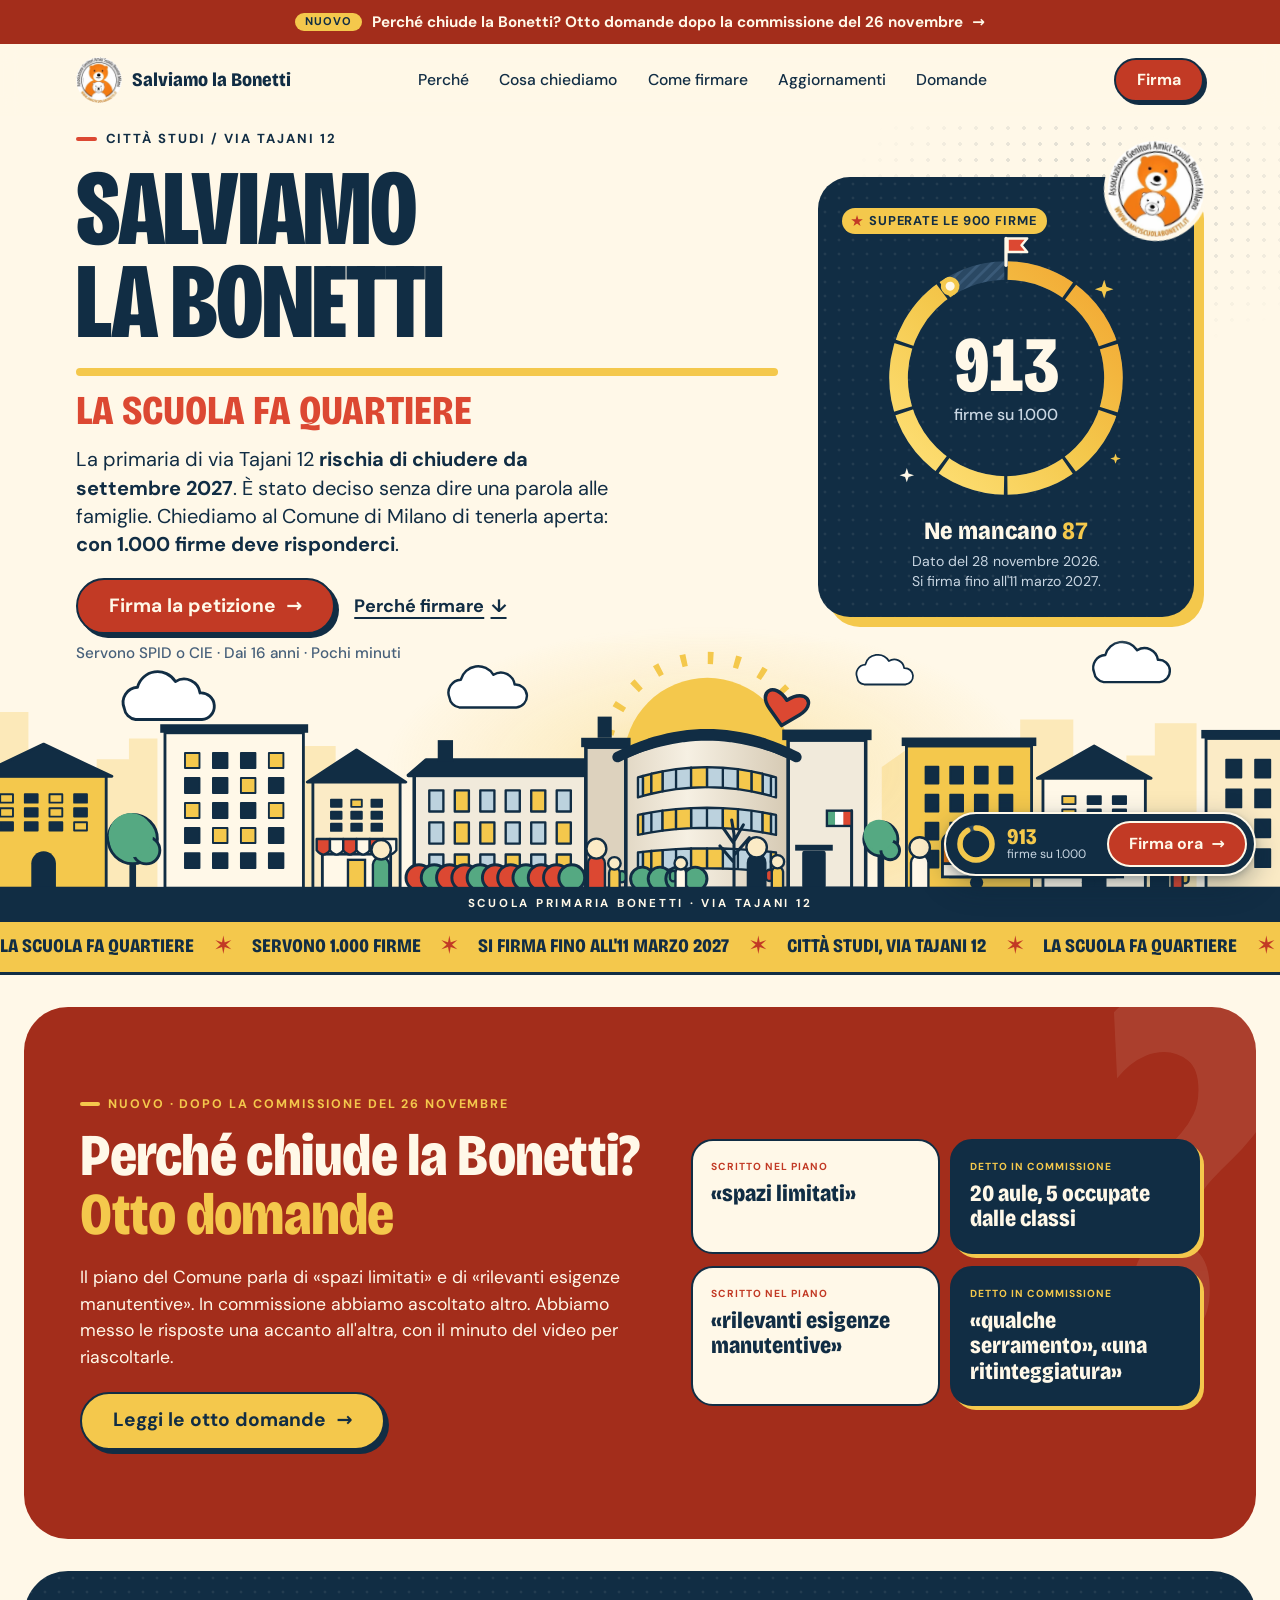
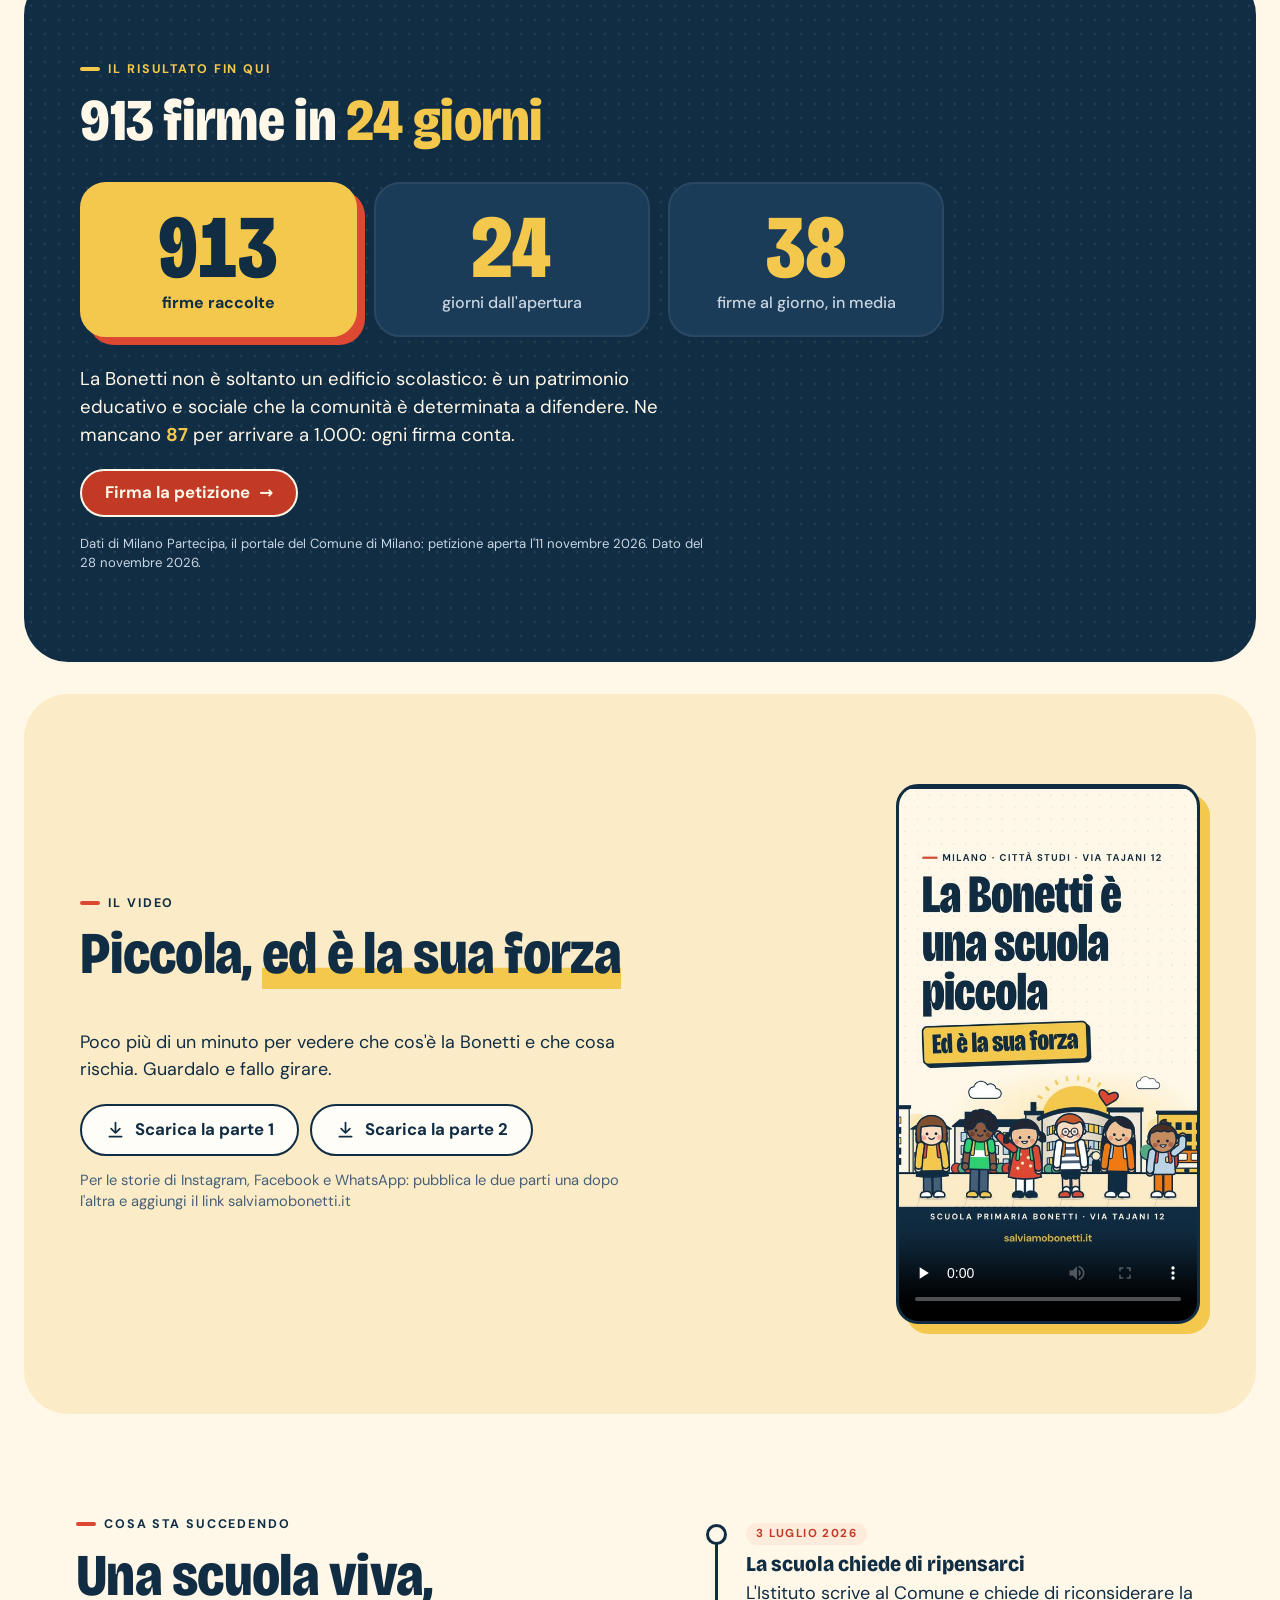
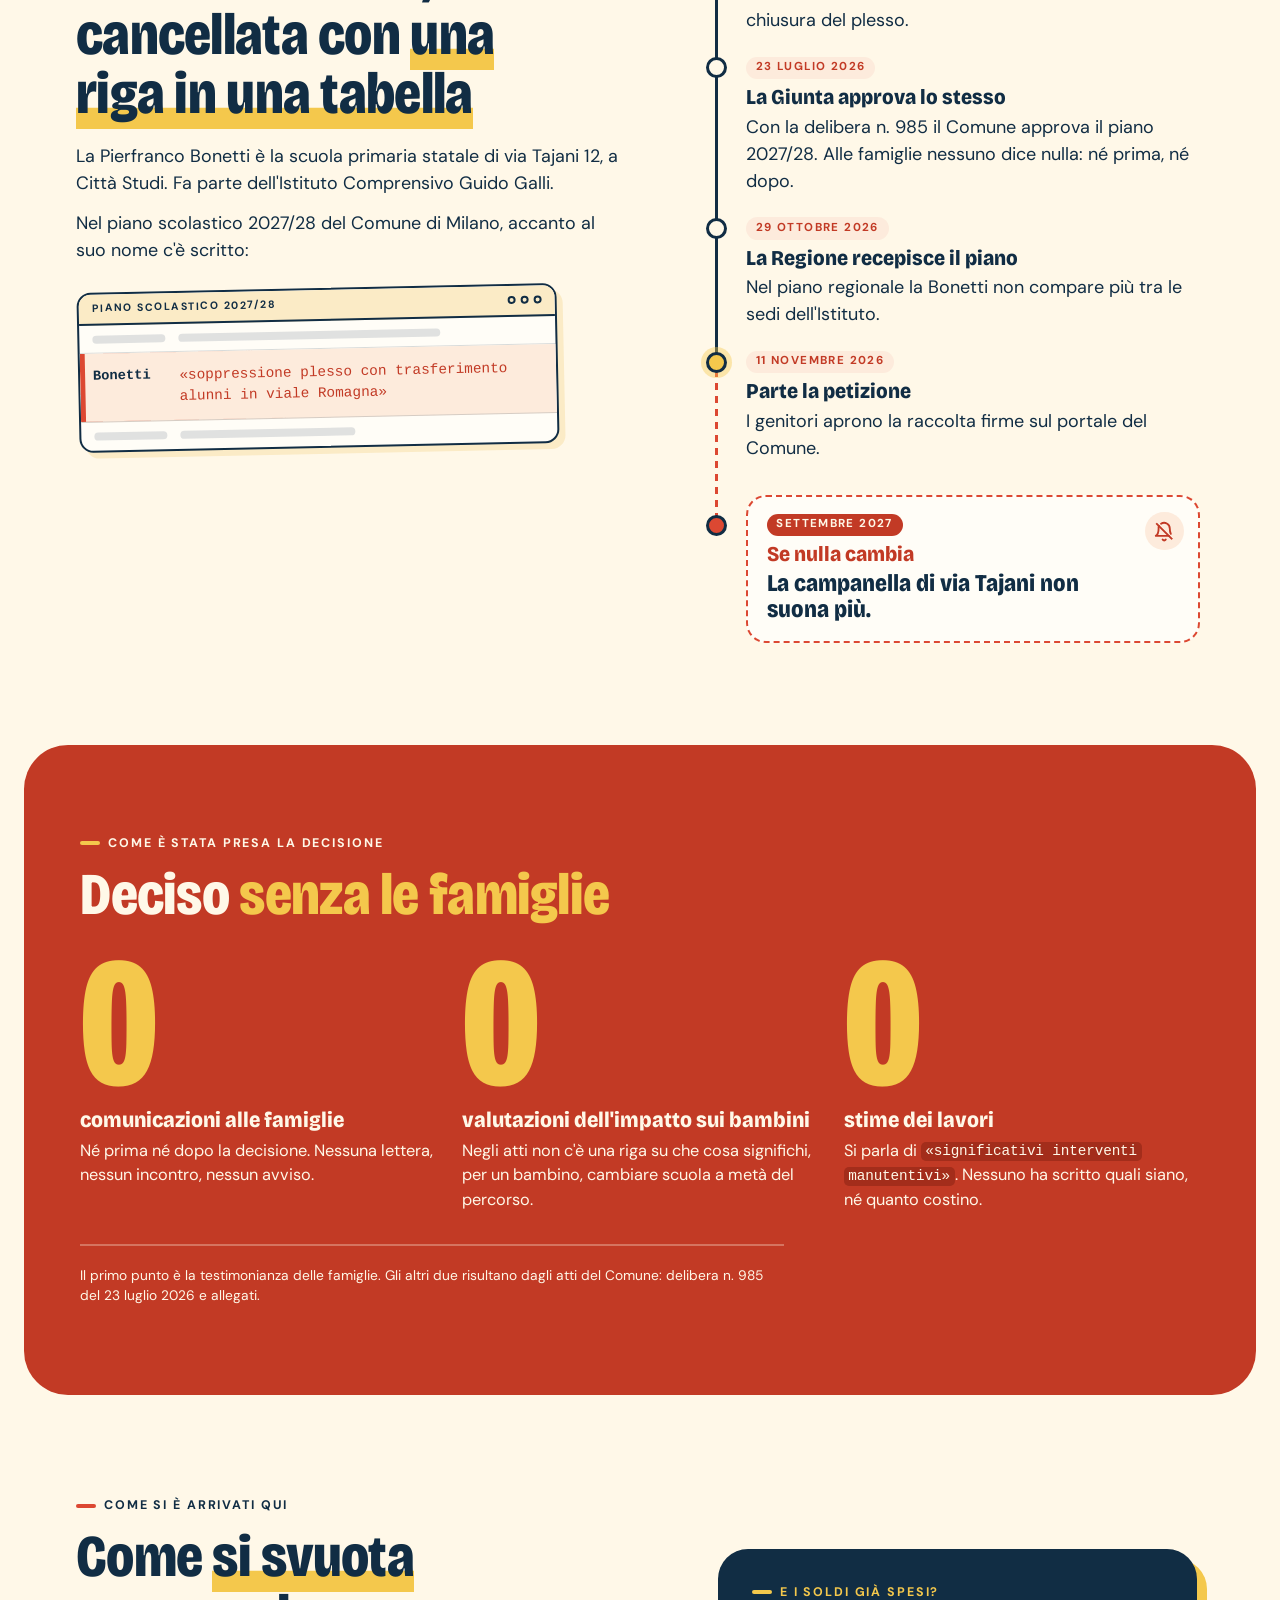
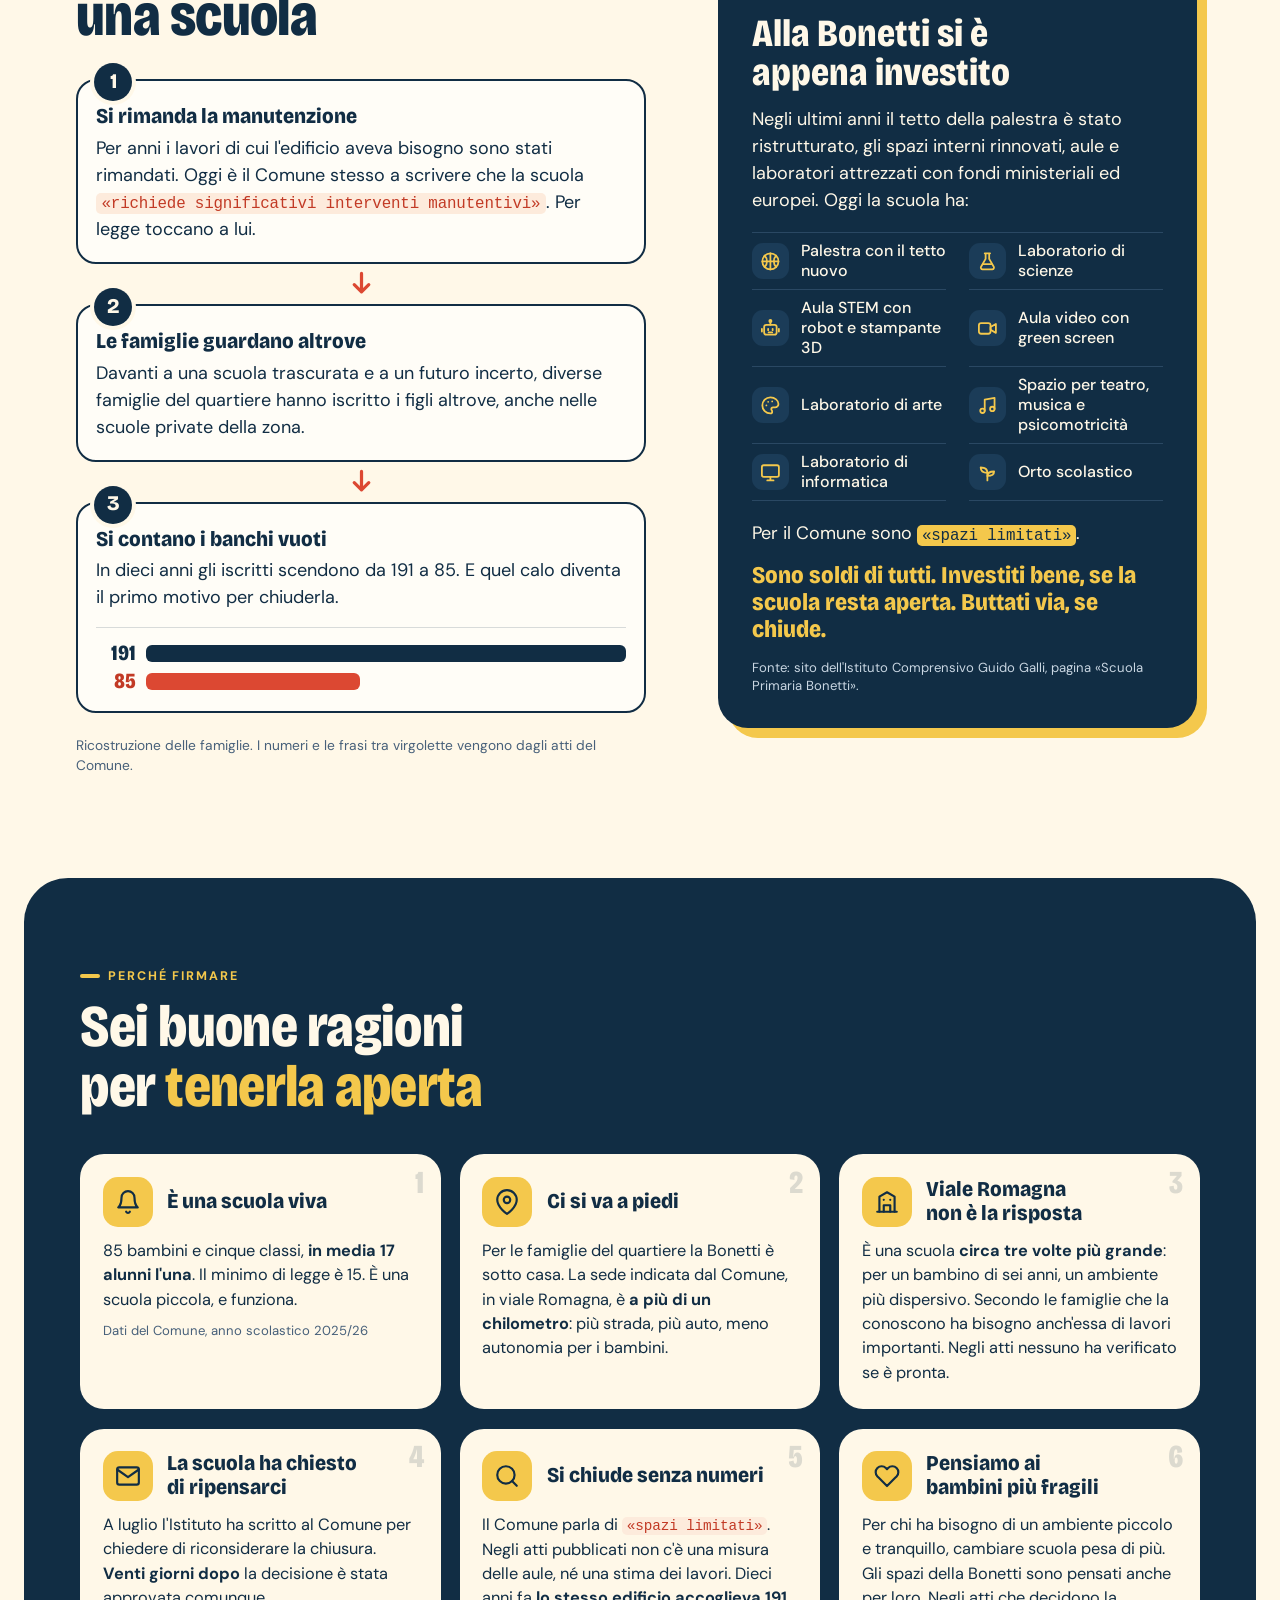
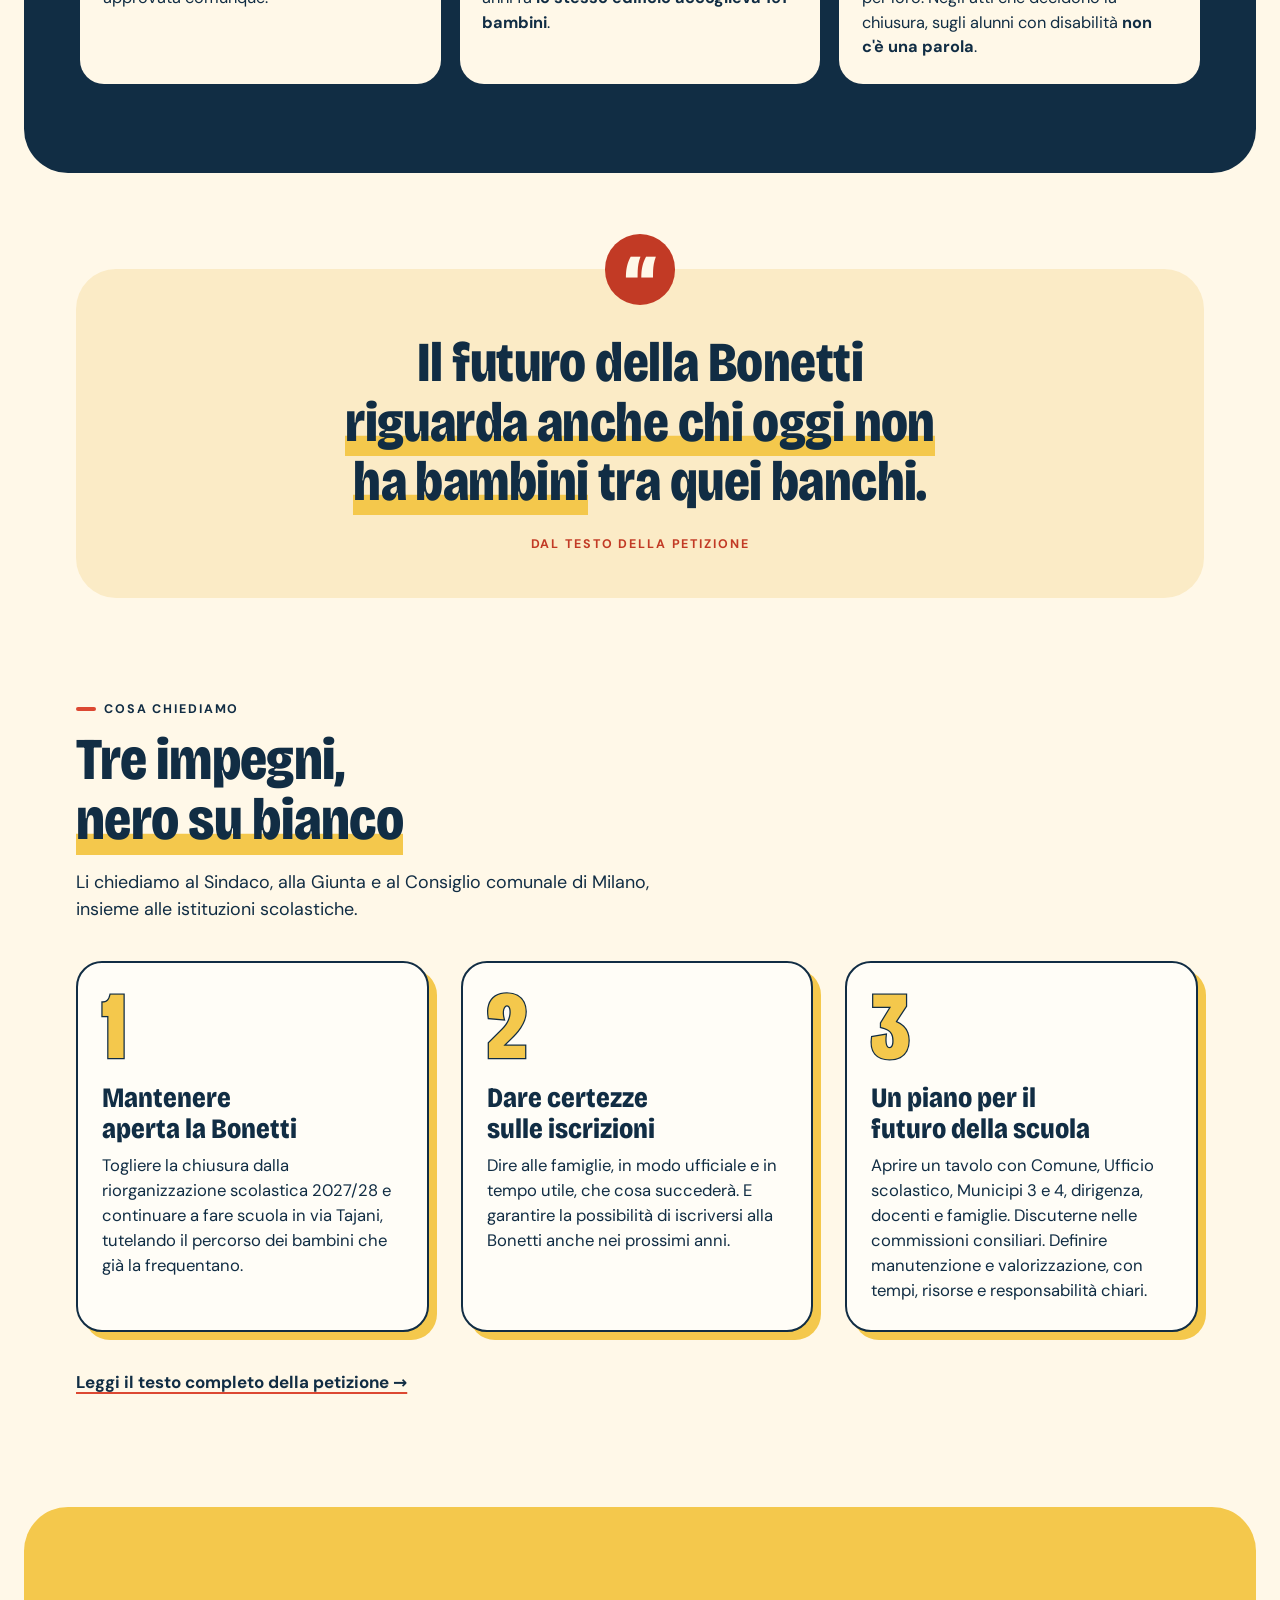
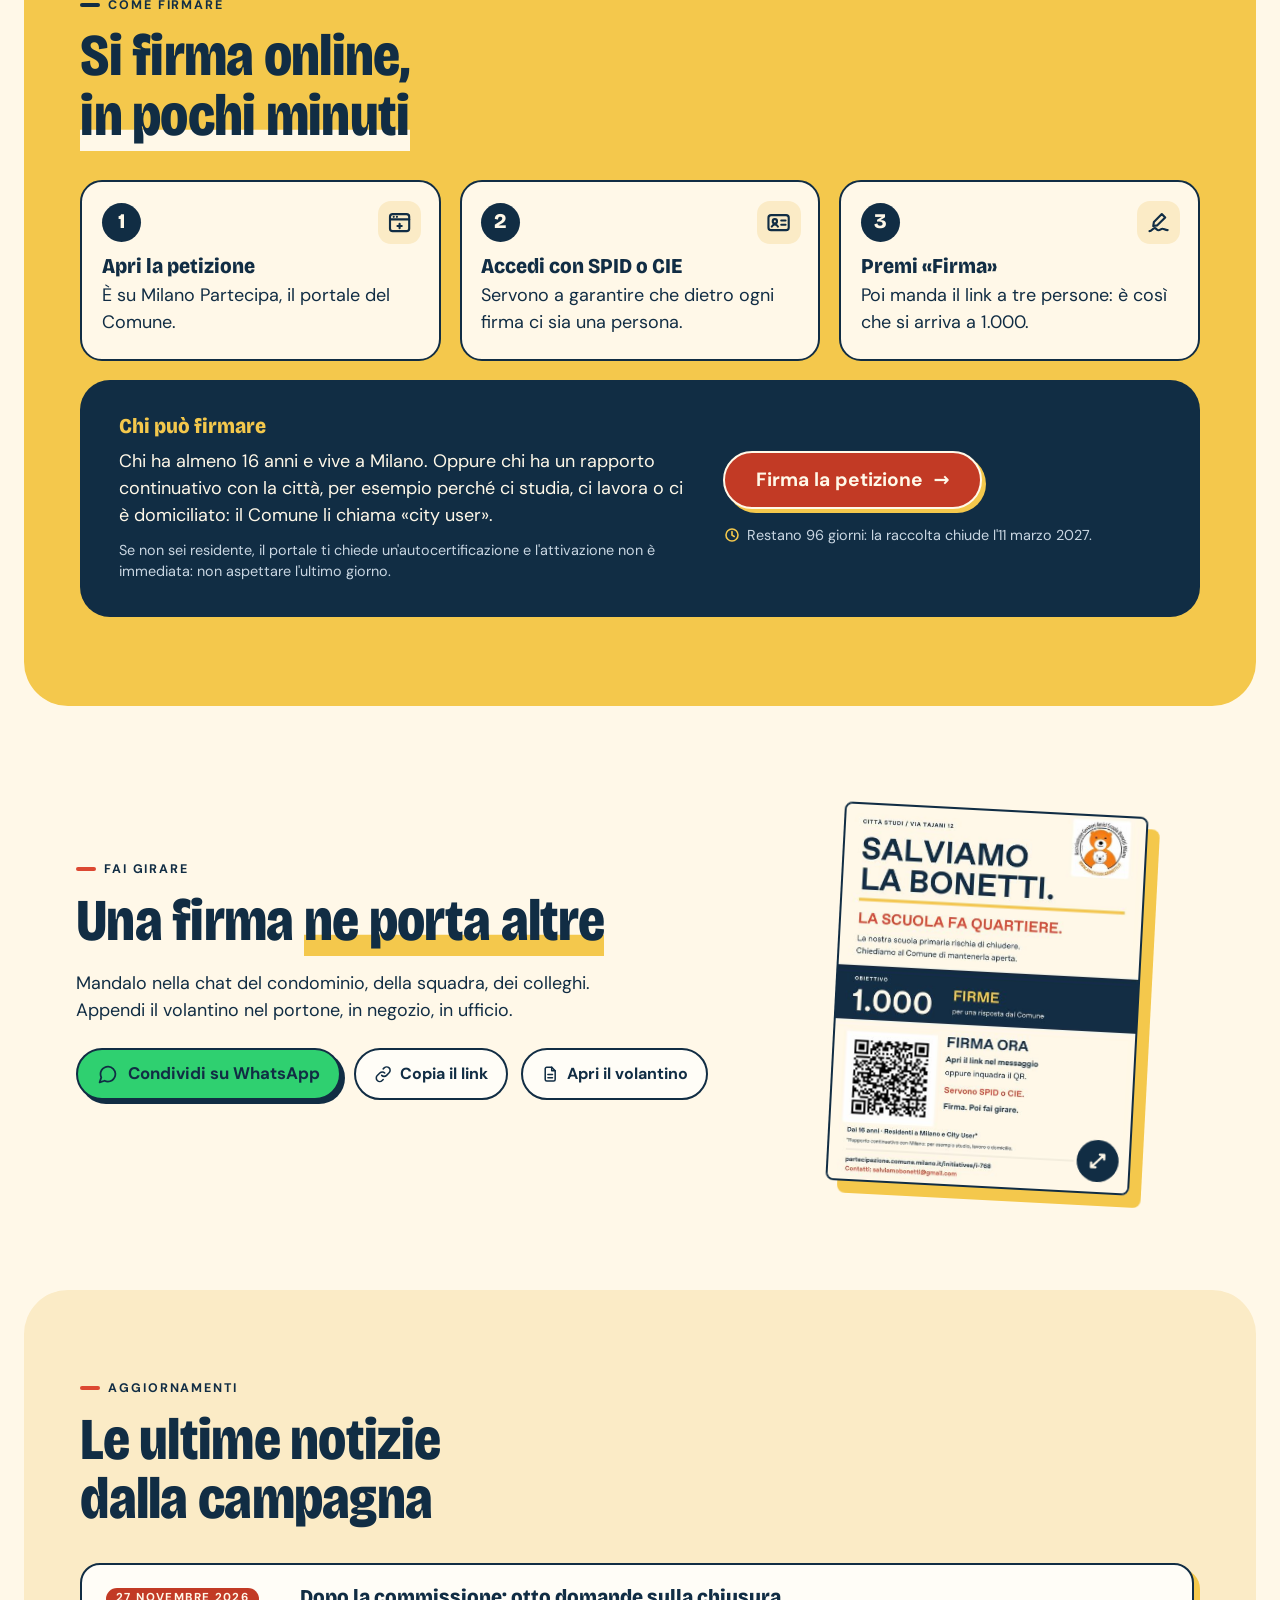
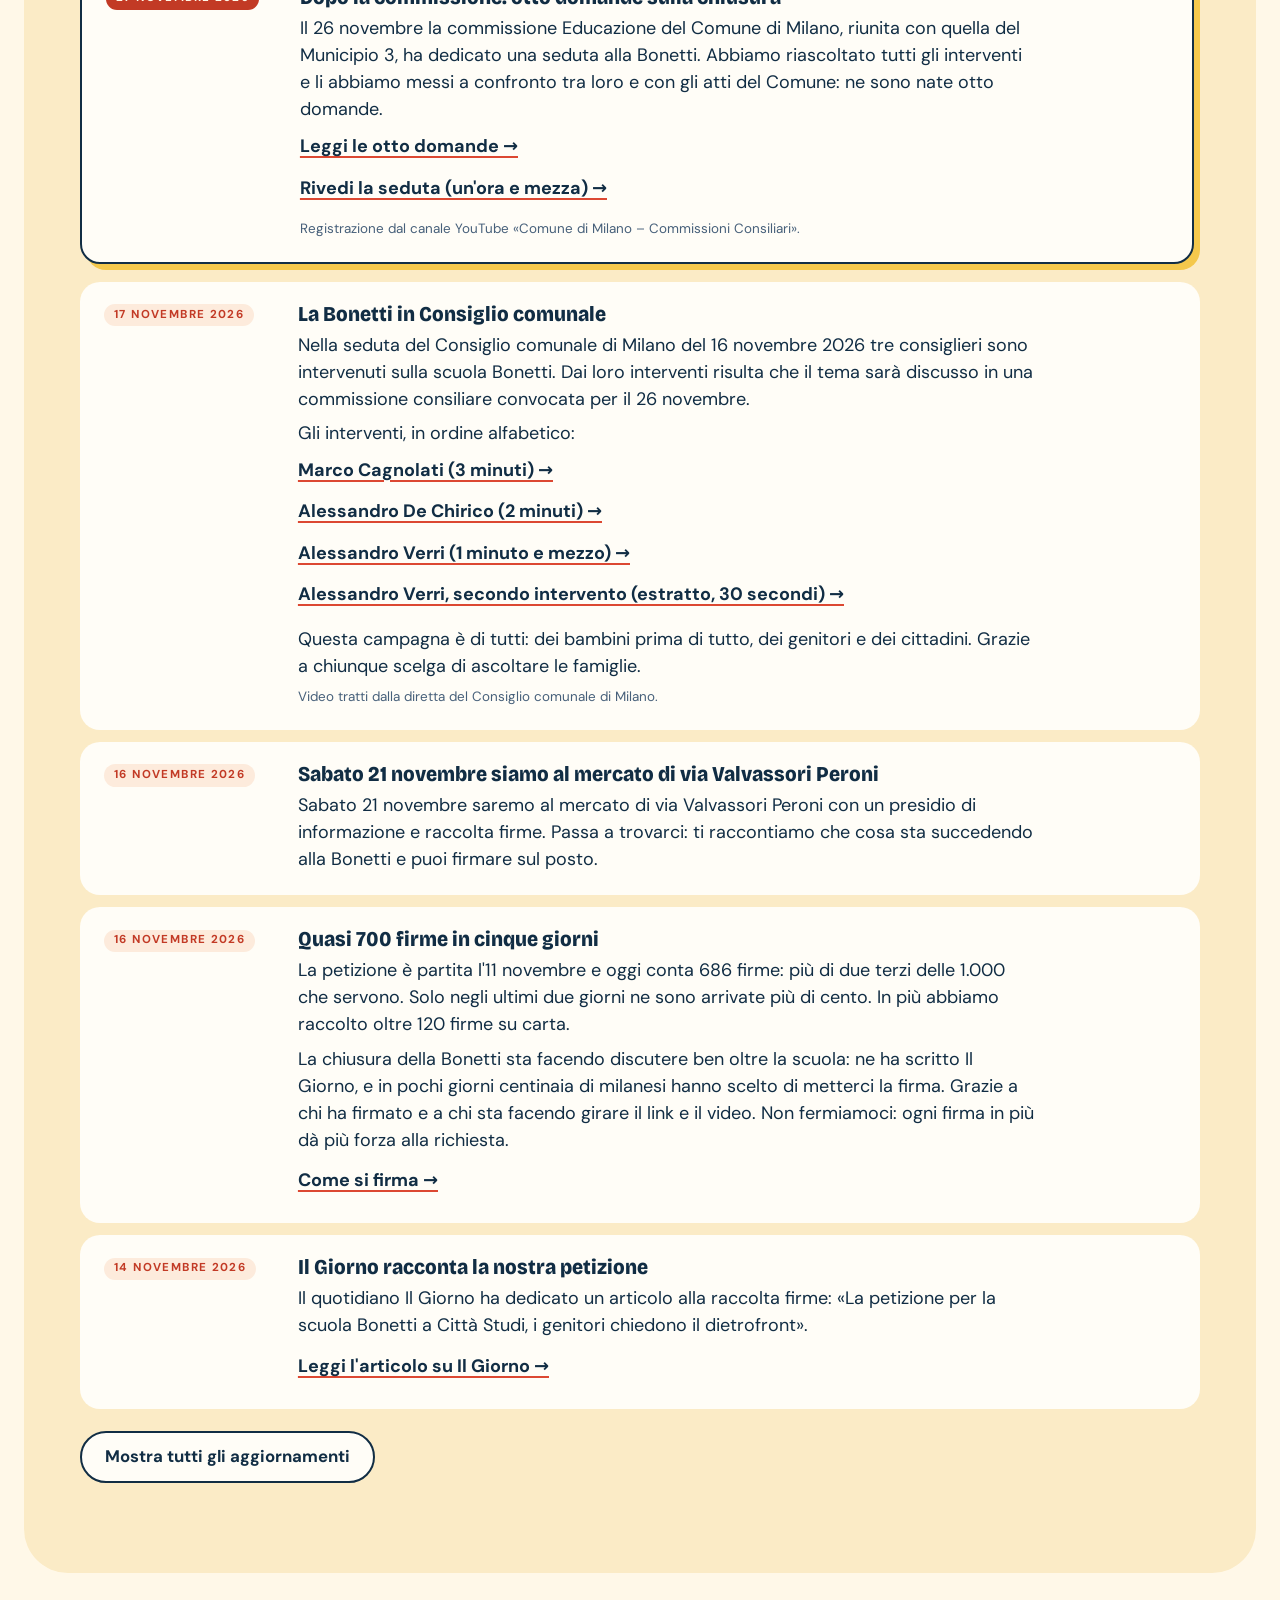
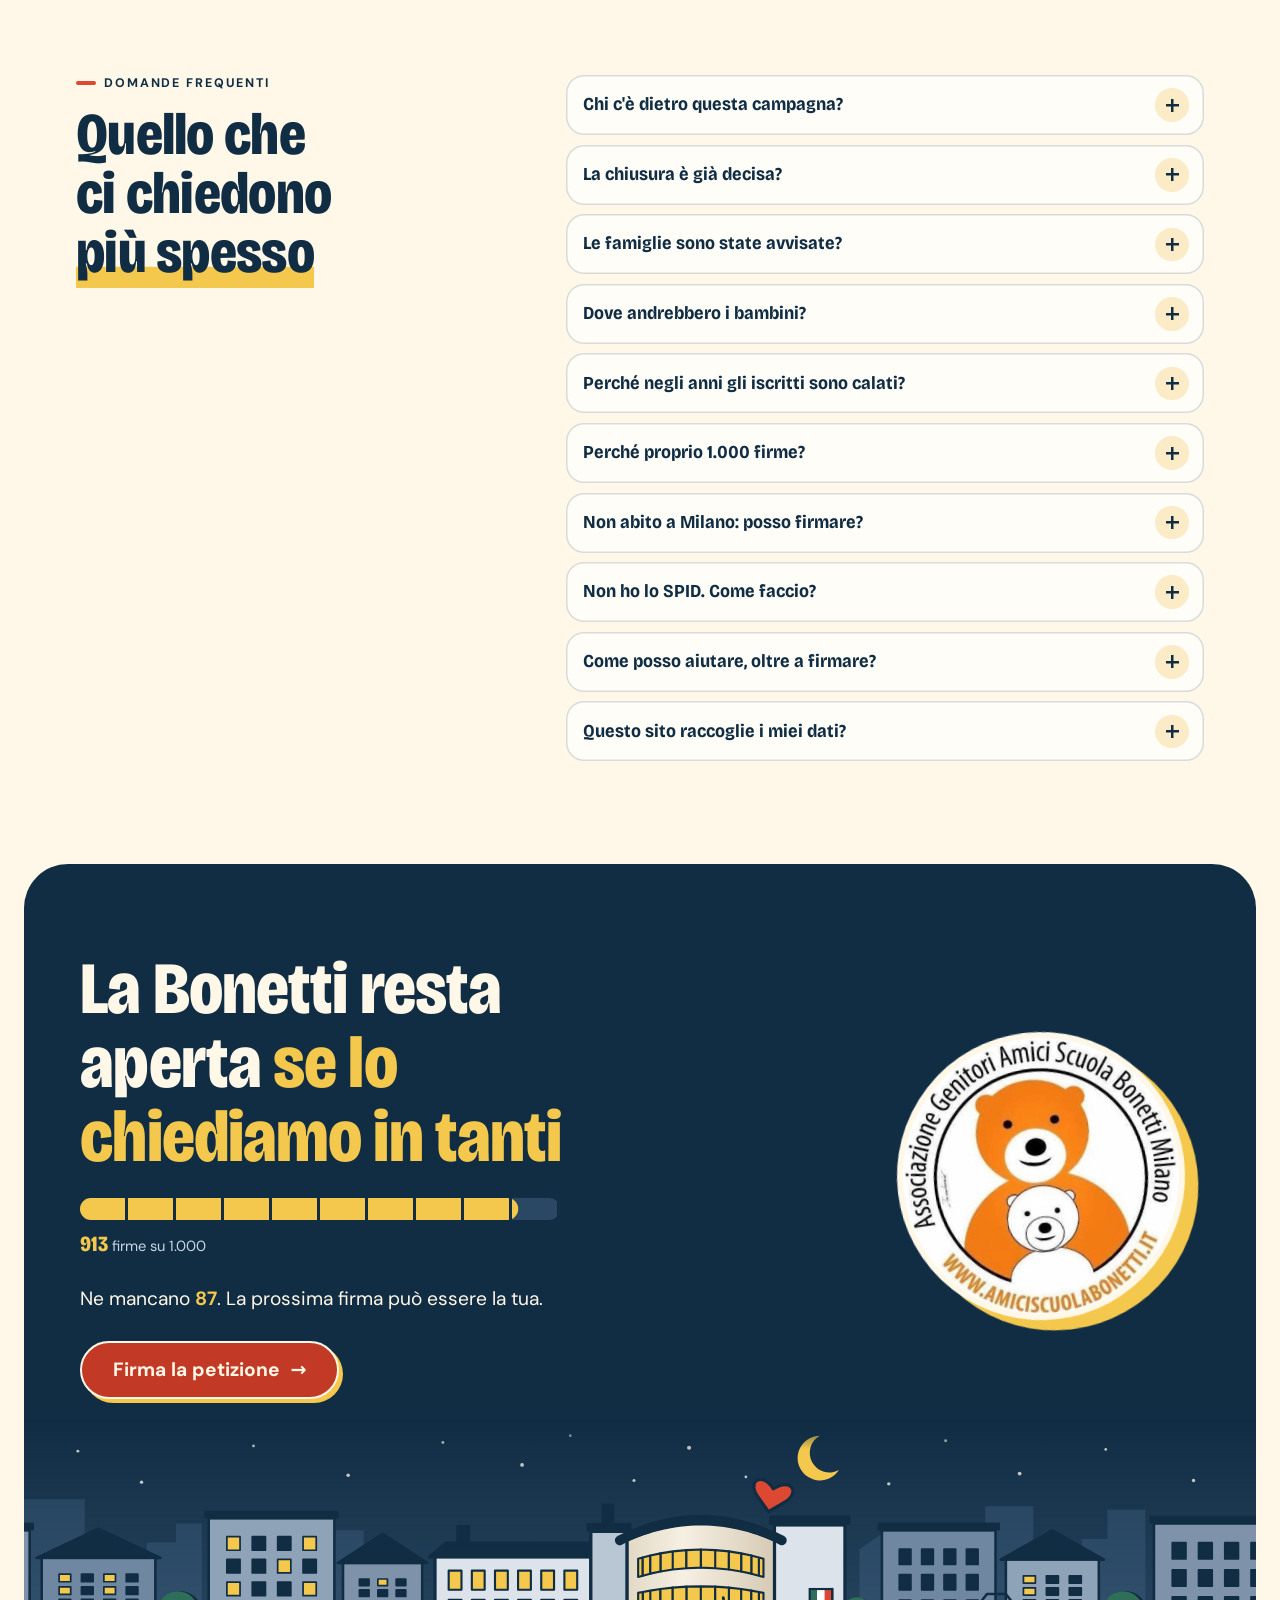
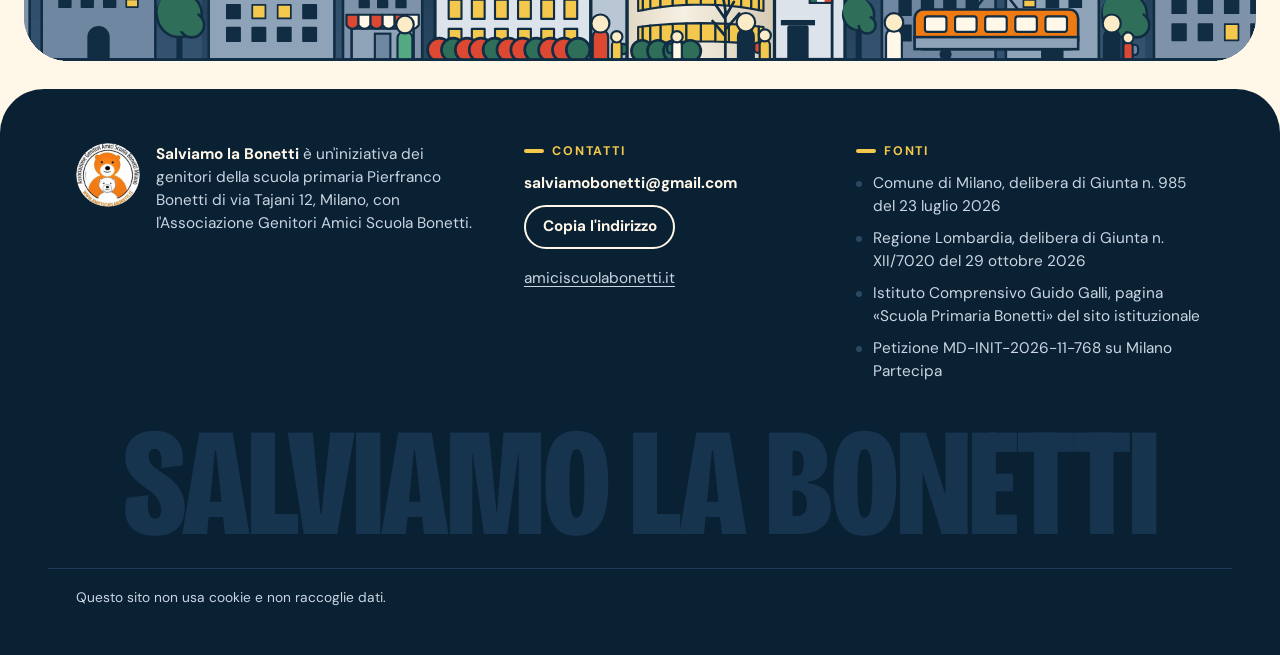
==== index.html @ ca0f5228 "Aggiorna il contatore delle firme" ====
<!doctype html>
<html lang="it" class="con-avviso">
<head>
<meta charset="utf-8">
<meta name="viewport" content="width=device-width, initial-scale=1, viewport-fit=cover">
<title>Salviamo la Bonetti</title>
<meta name="description" content="La scuola primaria Bonetti di via Tajani 12, a Città Studi, rischia di chiudere da settembre 2027. Firma la petizione al Comune di Milano: servono 1.000 firme.">
<meta name="theme-color" content="#112D44">
<link rel="canonical" href="https://salviamobonetti.it/">
<meta property="og:type" content="website">
<meta property="og:locale" content="it_IT">
<meta property="og:site_name" content="Salviamo la Bonetti">
<meta property="og:title" content="Salviamo la Bonetti – La scuola fa quartiere">
<meta property="og:description" content="La primaria di via Tajani 12 rischia di chiudere da settembre 2027. Servono 1.000 firme perché il Comune di Milano risponda. Firma anche tu.">
<meta property="og:url" content="https://salviamobonetti.it/">
<meta property="og:image" content="https://salviamobonetti.it/assets/img/og.jpg">
<meta property="og:image:width" content="1200">
<meta property="og:image:height" content="630">
<meta name="twitter:card" content="summary_large_image">
<link rel="icon" href="assets/img/favicon.png" type="image/png">
<link rel="apple-touch-icon" href="assets/img/apple-touch-icon.png">
<link rel="preload" href="assets/fonts/bricolage-grotesque-latin.woff2" as="font" type="font/woff2" crossorigin>
<link rel="preload" href="assets/fonts/dm-sans-latin.woff2" as="font" type="font/woff2" crossorigin>
<link rel="stylesheet" href="assets/css/style.css">
</head>

<body>

<!--
  CONTATORE DELLE FIRME
  Per aggiornarlo basta cambiare data-firme e data-aggiornato qui sotto:
  il resto della pagina si aggiorna da solo.
-->
<div id="campagna" hidden
     data-firme="913" data-obiettivo="1000" data-aggiornato="28 novembre 2026"
     data-scadenza="2027-03-11" data-apertura="2026-11-11"
     data-sito="https://salviamobonetti.it/"></div>

<a class="skip" href="#contenuto">Vai al contenuto</a>

<!-- AVVISO IN CIMA: l'ultima notizia importante. Per toglierlo: cancella questo blocco e class="con-avviso" dal tag <html>. -->
<a class="avviso" href="commissione-26-novembre.html">
  <span class="avviso__tag">Nuovo</span>
  <span class="avviso__txt"><span class="avviso__corto">Otto domande dopo la commissione</span><span class="avviso__lungo">Perché chiude la Bonetti? Otto domande dopo la commissione del 26 novembre</span></span>
  <span class="avviso__go" aria-hidden="true">→</span>
</a>

<header class="top">
  <div class="wrap top__in">
    <a class="brand" href="#inizio" aria-label="Salviamo la Bonetti, inizio pagina">
      <img src="assets/img/logo-192.png" width="44" height="44" alt="">
      <span>Salviamo la Bonetti</span>
    </a>
    <nav class="top__nav" aria-label="Sezioni">
      <a href="#perche">Perché</a>
      <a href="#richieste">Cosa chiediamo</a>
      <a href="#firma">Come firmare</a>
      <a href="#aggiornamenti">Aggiornamenti</a>
      <a href="#domande">Domande</a>
    </nav>
    <div class="top__act">
      <a class="btn btn--small" href="https://partecipazione.comune.milano.it/initiatives/i-768" target="_blank" rel="noopener">Firma</a>
      <!-- Menu per il telefono: stesse voci del menu in alto su computer -->
      <details class="menu" id="menu">
        <summary aria-label="Menu delle sezioni">
          <svg class="menu__ico" viewBox="0 0 24 24" aria-hidden="true"><path class="menu__l1" d="M4 7h16"/><path class="menu__l2" d="M4 12h16"/><path class="menu__l3" d="M4 17h16"/></svg>
        </summary>
        <nav class="menu__panel" aria-label="Sezioni">
          <a href="#perche">Perché</a>
          <a href="#richieste">Cosa chiediamo</a>
          <a href="#firma">Come firmare</a>
          <a href="#aggiornamenti">Aggiornamenti</a>
          <a href="#domande">Domande</a>
        </nav>
      </details>
    </div>
  </div>
</header>

<main id="contenuto">

<!-- ============ APERTURA ============ -->
<section class="hero" id="inizio">
  <div class="wrap hero__grid">
    <div class="hero__text">
      <p class="eyebrow">Città Studi / Via Tajani 12</p>
      <h1>Salviamo<br>la Bonetti</h1>
      <div class="rule" aria-hidden="true"></div>
      <p class="hero__claim">La scuola fa quartiere</p>
      <p class="hero__lead">La primaria di via Tajani 12 <strong>rischia di chiudere da settembre 2027</strong>. È stato deciso senza dire una parola alle famiglie. Chiediamo al Comune di Milano di tenerla aperta: <strong>con 1.000 firme deve risponderci</strong>.</p>
    </div>

    <aside class="meter" aria-label="Andamento della raccolta firme">
      <img class="meter__bear" src="assets/img/logo.webp" width="150" height="150" alt="Logo dell'Associazione Genitori Amici Scuola Bonetti: un orso arancione con il suo cucciolo">
      <p class="meter__eyebrow">Obiettivo 1.000 firme</p>
      <div class="ring">
        <svg viewBox="0 0 240 240" role="img" aria-labelledby="ring-t">
          <title id="ring-t">913 firme raccolte su 1.000</title>
          <defs>
            <linearGradient id="anello-oro" x1="0" y1="0" x2="1" y2="1"><stop offset="0" stop-color="#FFE27A"/><stop offset=".5" stop-color="#F4C84C"/><stop offset="1" stop-color="#F2A531"/></linearGradient>
            <pattern id="anello-retino" width="8" height="8" patternUnits="userSpaceOnUse" patternTransform="rotate(45)"><rect width="8" height="8" fill="#2A4863"/><rect width="2.6" height="8" fill="#3A5A78"/></pattern>
          </defs>
          <circle class="ring__track" cx="120" cy="120" r="104" style="stroke:url(#anello-retino) #2A4863"/>
          <circle class="ring__bar" cx="120" cy="120" r="104" stroke-dasharray="653.45" stroke-dashoffset="56.85" transform="rotate(-90 120 120)" style="stroke:url(#anello-oro) #F4C84C"/>
          <circle class="ring__luce" cx="120" cy="120" r="104" transform="rotate(-90 120 120)"/>
          <circle class="ring__gaps" cx="120" cy="120" r="104" stroke-dasharray="3.4 61.945" transform="rotate(-90.94 120 120)"/>
          <g class="ring__meta" aria-hidden="true"><path d="M120 11V-15"/><path class="ring__bandiera" d="M121.5-15h19l-5.5 6.5 5.5 6.5h-19z"/></g>
          <g class="ring__stelle" aria-hidden="true"><g transform="translate(215 34)"><path d="M0-9 2.2-2.2 9 0 2.2 2.2 0 9-2.2 2.2-9 0-2.2-2.2z"/></g><g transform="translate(24 214)"><path d="M0-7 1.7-1.7 7 0 1.7 1.7 0 7-1.7 1.7-7 0-1.7-1.7z"/></g><g transform="translate(226 198)"><path d="M0-5 1.3-1.3 5 0 1.3 1.3 0 5-1.3 1.3-5 0-1.3-1.3z"/></g></g>
          <g class="ring__tip"><circle class="ring__halo" cx="120" cy="16" r="9"/><circle class="ring__cap" cx="120" cy="16" r="9"/><circle class="ring__dot" cx="120" cy="16" r="4.4"/></g>
        </svg>
        <div class="ring__num">
          <strong class="js-firme">913</strong>
          <span>firme su <span class="js-obiettivo">1.000</span></span>
        </div>
      </div>
      <p class="meter__left js-frase-contatore">Ne mancano <strong class="js-mancano">87</strong></p>
      <p class="meter__date">Dato del <span class="js-aggiornato">28 novembre 2026</span>. <span class="meter__s">Si firma fino all'11 marzo 2027.</span></p>
    </aside>

    <div class="hero__cta">
      <a class="btn btn--big" href="https://partecipazione.comune.milano.it/initiatives/i-768" target="_blank" rel="noopener">Firma la petizione <span aria-hidden="true">→</span></a>
      <p class="hero__note">Servono SPID o CIE · Dai 16 anni · Pochi minuti</p>
      <a class="link-down" href="#perche">Perché firmare</a>
    </div>
  </div>

  <div class="street">
    <div class="street__scene">
<svg viewBox="29 -46 1440 286" preserveAspectRatio="xMidYMax slice" xmlns="http://www.w3.org/2000/svg" role="img" aria-label="Illustrazione: la scuola Bonetti al centro del quartiere, tra le case, gli alberi e il tram"><defs><linearGradient id="curva" x1="0" x2="1" y1="0" y2="0"><stop offset="0" stop-color="#E2D8C5"/><stop offset=".38" stop-color="#F6F0E3"/><stop offset="1" stop-color="#D6CAB4"/></linearGradient><radialGradient id="alba" cx=".5" cy=".5" r=".5"><stop offset="0" stop-color="#F4C84C" stop-opacity=".55"/><stop offset=".45" stop-color="#F4C84C" stop-opacity=".2"/><stop offset="1" stop-color="#F4C84C" stop-opacity="0"/></radialGradient></defs><g id="quartiere"><g class="sc-sky"><ellipse cx="820" cy="112" rx="340" ry="152" fill="url(#alba)"/><g class="sc-sun"><circle class="sc-rays" cx="820" cy="104" r="109" fill="none" stroke="#F4C84C" stroke-width="13" stroke-dasharray="6 22.535"/><circle cx="820" cy="104" r="88" fill="#F4C84C"/></g></g><path class="sc-back" fill="#F4C84C" fill-opacity=".3" d="M26 238v-186h78v186zM176 238v-136h34v-22h30v158zM384 238v-150h44v150zM1004 238v-128l26-18v146zM1150 238v-178h56v178zM1262 238v-140h30v-34h44v174z"/><g class="sc-clouds" fill="#FFFFFF" stroke="#112D44" stroke-width="3" stroke-linejoin="round"><g class="sc-cloud sc-cloud--a"><path transform="translate(205,26) scale(1)" d="M0 22a16 16 0 0 1 14-22a22 22 0 0 1 40-6a17 17 0 0 1 26 12a14 14 0 0 1 2 28h-70a14 14 0 0 1-12-12z"/></g><g class="sc-cloud sc-cloud--b"><path transform="translate(548,18) scale(0.86)" d="M0 22a16 16 0 0 1 14-22a22 22 0 0 1 40-6a17 17 0 0 1 26 12a14 14 0 0 1 2 28h-70a14 14 0 0 1-12-12z"/></g><g class="sc-cloud sc-cloud--c"><path transform="translate(978,2) scale(0.62)" d="M0 22a16 16 0 0 1 14-22a22 22 0 0 1 40-6a17 17 0 0 1 26 12a14 14 0 0 1 2 28h-70a14 14 0 0 1-12-12z"/></g><g class="sc-cloud sc-cloud--d"><path transform="translate(1228,-8) scale(0.84)" d="M0 22a16 16 0 0 1 14-22a22 22 0 0 1 40-6a17 17 0 0 1 26 12a14 14 0 0 1 2 28h-70a14 14 0 0 1-12-12z"/></g></g><g class="sc-left"><rect x="-80" y="88" width="120" height="150" fill="#FBEBC6" stroke="#112D44" stroke-width="3"/><rect x="-85" y="79" width="130" height="9" fill="#112D44"/><path fill="#112D44" stroke="#112D44" stroke-width="2" stroke-linejoin="round" d="M-58.6 109.9h15.9v17.7h-15.9zM-28 109.9h15.9v17.7h-15.9zM2.7 109.9h15.9v17.7h-15.9zM2.7 139.4h15.9v17.7h-15.9zM-58.6 168.9h15.9v17.7h-15.9zM-28 168.9h15.9v17.7h-15.9zM2.7 168.9h15.9v17.7h-15.9zM-58.6 198.4h15.9v17.7h-15.9zM-28 198.4h15.9v17.7h-15.9zM2.7 198.4h15.9v17.7h-15.9z"/><path fill="#F4C84C" stroke="#112D44" stroke-width="2" stroke-linejoin="round" d="M-58.6 139.4h15.9v17.7h-15.9zM-28 139.4h15.9v17.7h-15.9z"/><polygon points="48,120 120,86 192,120" fill="#112D44" stroke="#112D44" stroke-width="3" stroke-linejoin="round"/><rect x="54" y="120" width="132" height="118" fill="#F4C84C" stroke="#112D44" stroke-width="3"/><path fill="#F4C84C" stroke="#112D44" stroke-width="2" stroke-linejoin="round" d="M74.2 138.9h13.5v8.8h-13.5zM126.2 138.9h13.5v8.8h-13.5zM74.2 153.6h13.5v8.8h-13.5zM126.2 153.6h13.5v8.8h-13.5zM152.2 168.3h13.5v8.8h-13.5z"/><path fill="#112D44" stroke="#112D44" stroke-width="2" stroke-linejoin="round" d="M100.2 138.9h13.5v8.8h-13.5zM152.2 138.9h13.5v8.8h-13.5zM100.2 153.6h13.5v8.8h-13.5zM152.2 153.6h13.5v8.8h-13.5zM74.2 168.3h13.5v8.8h-13.5zM100.2 168.3h13.5v8.8h-13.5zM126.2 168.3h13.5v8.8h-13.5z"/><path d="M107 238 v-26 a13 13 0 0 1 26 0 v26 z" fill="#112D44"/><rect x="210.5" y="204" width="7" height="34" fill="#112D44"/><circle cx="214" cy="186" r="26" fill="#55A982" stroke="#112D44" stroke-width="3"/><circle cx="228.3" cy="198" r="14.3" fill="#55A982" stroke="#112D44" stroke-width="3"/><circle cx="212" cy="182" r="23.4" fill="#55A982"/><rect x="248" y="74" width="146" height="164" fill="#FFF8E8" stroke="#112D44" stroke-width="3"/><rect x="243" y="65" width="156" height="9" fill="#112D44"/><path fill="#F4C84C" stroke="#112D44" stroke-width="2" stroke-linejoin="round" d="M269.1 95.3h15.3v15.8h-15.3zM357.6 95.3h15.3v15.8h-15.3zM328.1 121.7h15.3v15.8h-15.3zM269.1 148.1h15.3v15.8h-15.3zM357.6 148.1h15.3v15.8h-15.3zM298.6 174.5h15.3v15.8h-15.3zM328.1 174.5h15.3v15.8h-15.3z"/><path fill="#112D44" stroke="#112D44" stroke-width="2" stroke-linejoin="round" d="M298.6 95.3h15.3v15.8h-15.3zM328.1 95.3h15.3v15.8h-15.3zM269.1 121.7h15.3v15.8h-15.3zM298.6 121.7h15.3v15.8h-15.3zM357.6 121.7h15.3v15.8h-15.3zM298.6 148.1h15.3v15.8h-15.3zM328.1 148.1h15.3v15.8h-15.3zM269.1 174.5h15.3v15.8h-15.3zM357.6 174.5h15.3v15.8h-15.3zM269.1 200.9h15.3v15.8h-15.3zM298.6 200.9h15.3v15.8h-15.3zM328.1 200.9h15.3v15.8h-15.3zM357.6 200.9h15.3v15.8h-15.3z"/><polygon points="398,126 450,92 502,126" fill="#112D44" stroke="#112D44" stroke-width="3" stroke-linejoin="round"/><rect x="404" y="126" width="92" height="112" fill="#FBEBC6" stroke="#112D44" stroke-width="3"/><path fill="#112D44" stroke="#112D44" stroke-width="2" stroke-linejoin="round" d="M423.1 144.5h11.1v7.6h-11.1zM465.8 144.5h11.1v7.6h-11.1zM423.1 157.2h11.1v7.6h-11.1zM444.5 157.2h11.1v7.6h-11.1zM465.8 157.2h11.1v7.6h-11.1zM423.1 169.9h11.1v7.6h-11.1zM444.5 169.9h11.1v7.6h-11.1zM465.8 169.9h11.1v7.6h-11.1z"/><path fill="#F4C84C" stroke="#112D44" stroke-width="2" stroke-linejoin="round" d="M444.5 144.5h11.1v7.6h-11.1z"/><rect x="414" y="202" width="72" height="36" fill="#FFF8E8" stroke="#112D44" stroke-width="3"/><path d="M408 186 h14 v12 q-7 9 -14 0 z" fill="#DC4832" stroke="#112D44" stroke-width="2.5" stroke-linejoin="round"/><path d="M422 186 h14 v12 q-7 9 -14 0 z" fill="#FFF8E8" stroke="#112D44" stroke-width="2.5" stroke-linejoin="round"/><path d="M436 186 h14 v12 q-7 9 -14 0 z" fill="#DC4832" stroke="#112D44" stroke-width="2.5" stroke-linejoin="round"/><path d="M450 186 h14 v12 q-7 9 -14 0 z" fill="#FFF8E8" stroke="#112D44" stroke-width="2.5" stroke-linejoin="round"/><path d="M464 186 h14 v12 q-7 9 -14 0 z" fill="#DC4832" stroke="#112D44" stroke-width="2.5" stroke-linejoin="round"/><path d="M478 186 h14 v12 q-7 9 -14 0 z" fill="#FFF8E8" stroke="#112D44" stroke-width="2.5" stroke-linejoin="round"/><rect x="441" y="208" width="18" height="30" fill="#F4C84C" stroke="#112D44" stroke-width="2.5"/></g><g class="sc-school" transform="translate(744,238) scale(1.24) translate(-744,-238)"><polygon points="551,142 566,129 702,129 702,142" fill="#112D44" stroke="#112D44" stroke-width="3" stroke-linejoin="round"/><rect x="576" y="112" width="13" height="18" fill="#112D44"/><rect x="556" y="142" width="146" height="96" fill="#F1EADB" stroke="#112D44" stroke-width="3"/><path class="sc-win" fill="#BCD2DE" stroke="#112D44" stroke-width="2" stroke-linejoin="round" d="M568.8 154.7h12v18h-12zM612.2 154.7h12v18h-12zM633.8 154.7h12v18h-12zM677.2 154.7h12v18h-12zM568.8 182h12v18h-12zM633.8 182h12v18h-12zM655.5 182h12v18h-12zM568.8 209.3h12v18h-12zM612.2 209.3h12v18h-12zM655.5 209.3h12v18h-12zM712 136h14v16h-14zM712 200h14v16h-14zM884 128h20v12h-20zM884 156h20v12h-20zM910 184h20v12h-20z"/><path class="sc-win sc-on sc-on--0" fill="#F4C84C" stroke="#112D44" stroke-width="2" stroke-linejoin="round" d="M612.2 182h12v18h-12zM677.2 182h12v18h-12zM677.2 209.3h12v18h-12zM910 156h20v12h-20z"/><path class="sc-win sc-on sc-on--1" fill="#F4C84C" stroke="#112D44" stroke-width="2" stroke-linejoin="round" d="M633.8 209.3h12v18h-12zM910 128h20v12h-20zM884 184h20v12h-20z"/><path class="sc-win sc-on sc-on--2" fill="#F4C84C" stroke="#112D44" stroke-width="2" stroke-linejoin="round" d="M590.5 154.7h12v18h-12zM655.5 154.7h12v18h-12zM590.5 182h12v18h-12zM590.5 209.3h12v18h-12zM712 168h14v16h-14z"/><rect x="712" y="92" width="12" height="18" fill="#112D44"/><rect x="702" y="118" width="34" height="120" fill="#DDD2BE" stroke="#112D44" stroke-width="3"/><rect x="698" y="110" width="42" height="8" fill="#112D44"/><rect x="874" y="112" width="66" height="126" fill="#F1EADB" stroke="#112D44" stroke-width="3"/><rect x="869" y="103" width="76" height="9" fill="#112D44"/><rect x="886" y="206" width="20" height="32" rx="2" fill="#112D44"/><rect x="880" y="201" width="32" height="5" fill="#112D44"/><path d="M928 238 v-66" stroke="#112D44" stroke-width="2.6" stroke-linecap="round"/><g class="sc-flag"><rect x="907" y="172" width="7" height="13" fill="#55A982"/><rect x="914" y="172" width="7" height="13" fill="#FFFFFF"/><rect x="921" y="172" width="7" height="13" fill="#DC4832"/><rect x="907" y="172" width="21" height="13" fill="none" stroke="#112D44" stroke-width="2"/></g><path d="M736 238 L736 126 L740.9 123.9 L745.9 122 L750.8 120.3 L755.7 118.7 L760.6 117.2 L765.6 115.9 L770.5 114.8 L775.4 113.8 L780.4 112.9 L785.3 112.2 L790.2 111.7 L795.1 111.3 L800.1 111.1 L805 111 L809.9 111.1 L814.9 111.3 L819.8 111.7 L824.7 112.2 L829.6 112.9 L834.6 113.8 L839.5 114.8 L844.4 115.9 L849.4 117.2 L854.3 118.7 L859.2 120.3 L864.1 122 L869.1 123.9 L874 126 L874 238 Z" fill="url(#curva)" stroke="#112D44" stroke-width="3" stroke-linejoin="round"/><path d="M729 126.4 L734.4 123.7 L739.9 121.3 L745.3 119 L750.7 116.9 L756.1 115 L761.6 113.3 L767 111.9 L772.4 110.6 L777.9 109.5 L783.3 108.6 L788.7 107.9 L794.1 107.4 L799.6 107.1 L805 107 L810.4 107.1 L815.9 107.4 L821.3 107.9 L826.7 108.6 L832.1 109.5 L837.6 110.6 L843 111.9 L848.4 113.3 L853.9 115 L859.3 116.9 L864.7 119 L870.1 121.3 L875.6 123.7 L881 126.4" fill="none" stroke="#112D44" stroke-width="9" stroke-linecap="round" stroke-linejoin="round"/><path class="sc-win" fill="#BCD2DE" stroke="#112D44" stroke-width="2" stroke-linejoin="round" d="M746.3 143.7L750.6 142.5L750.6 159.5L746.3 160.7zM767.2 138.6L778.7 136.7L778.7 153.7L767.2 155.6zM778.7 136.7L791.5 135.5L791.5 152.5L778.7 153.7zM805.0 135.0L818.5 135.5L818.5 152.5L805.0 152.0zM818.5 135.5L831.3 136.7L831.3 153.7L818.5 152.5zM852.3 140.6L859.4 142.5L859.4 159.5L852.3 157.6zM859.4 142.5L863.7 143.7L863.7 160.7L859.4 159.5zM750.6 174.8L757.7 173.5L757.7 190.5L750.6 191.8zM757.7 173.5L767.2 172.0L767.2 189.0L757.7 190.5zM791.5 169.8L805.0 169.5L805.0 186.5L791.5 186.8zM805.0 169.5L818.5 169.8L818.5 186.8L805.0 186.5zM831.3 170.7L842.8 172.0L842.8 189.0L831.3 187.7zM842.8 172.0L852.3 173.5L852.3 190.5L842.8 189.0zM859.4 174.8L863.7 175.6L863.7 192.6L859.4 191.8zM746.3 207.6L750.6 207.1L750.6 224.1L746.3 224.6zM767.2 205.5L778.7 204.7L778.7 221.7L767.2 222.5zM778.7 204.7L791.5 204.2L791.5 221.2L778.7 221.7zM818.5 204.2L831.3 204.7L831.3 221.7L818.5 221.2zM831.3 204.7L842.8 205.5L842.8 222.5L831.3 221.7zM852.3 206.3L859.4 207.1L859.4 224.1L852.3 223.3z"/><path class="sc-win sc-on sc-on--0" fill="#F4C84C" stroke="#112D44" stroke-width="2" stroke-linejoin="round" d="M842.8 138.6L852.3 140.6L852.3 157.6L842.8 155.6zM746.3 175.6L750.6 174.8L750.6 191.8L746.3 192.6zM767.2 172.0L778.7 170.7L778.7 187.7L767.2 189.0zM805.0 204.0L818.5 204.2L818.5 221.2L805.0 221.0zM842.8 205.5L852.3 206.3L852.3 223.3L842.8 222.5z"/><path class="sc-win sc-on sc-on--1" fill="#F4C84C" stroke="#112D44" stroke-width="2" stroke-linejoin="round" d="M750.6 142.5L757.7 140.6L757.7 157.6L750.6 159.5zM778.7 170.7L791.5 169.8L791.5 186.8L778.7 187.7zM818.5 169.8L831.3 170.7L831.3 187.7L818.5 186.8zM852.3 173.5L859.4 174.8L859.4 191.8L852.3 190.5zM750.6 207.1L757.7 206.3L757.7 223.3L750.6 224.1z"/><path class="sc-win sc-on sc-on--2" fill="#F4C84C" stroke="#112D44" stroke-width="2" stroke-linejoin="round" d="M757.7 140.6L767.2 138.6L767.2 155.6L757.7 157.6zM791.5 135.5L805.0 135.0L805.0 152.0L791.5 152.5zM831.3 136.7L842.8 138.6L842.8 155.6L831.3 153.7zM757.7 206.3L767.2 205.5L767.2 222.5L757.7 223.3zM791.5 204.2L805.0 204.0L805.0 221.0L791.5 221.2zM859.4 207.1L863.7 207.6L863.7 224.6L859.4 224.1z"/><g stroke="#112D44" stroke-width="2.5"><circle cx="560" cy="229" r="11" fill="#DC4832"/><circle cx="573" cy="229" r="11" fill="#55A982"/><circle cx="586" cy="229" r="11" fill="#DC4832"/><circle cx="599" cy="229" r="11" fill="#DC4832"/><circle cx="612" cy="229" r="11" fill="#55A982"/><circle cx="625" cy="229" r="11" fill="#DC4832"/><circle cx="638" cy="229" r="11" fill="#DC4832"/><circle cx="651" cy="229" r="11" fill="#55A982"/><circle cx="664" cy="229" r="11" fill="#DC4832"/><circle cx="677" cy="229" r="11" fill="#DC4832"/><circle cx="690" cy="229" r="11" fill="#55A982"/><circle cx="750" cy="230" r="10" fill="#55A982"/><circle cx="765" cy="230" r="10" fill="#55A982"/><circle cx="780" cy="230" r="10" fill="#55A982"/><circle cx="795" cy="230" r="10" fill="#55A982"/></g><path d="M828 238 v-46 M828 216 l-12 -14 M828 210 l13 -15 M828 200 l-9 -13 M828 198 l8 -14 M828 192 l-2 -12" fill="none" stroke="#112D44" stroke-width="2.6" stroke-linecap="round"/></g><g class="sc-heart"><path transform="translate(906,30) rotate(12) scale(1.24)" d="M0 8C-14-6-26 6-13 18L0 30L13 18C26 6 14-6 0 8Z" fill="#DC4832" stroke="#112D44" stroke-width="3" stroke-linejoin="round"/></g><g class="sc-right"><rect x="999.5" y="204" width="7" height="34" fill="#112D44"/><circle cx="1003" cy="186" r="18" fill="#55A982" stroke="#112D44" stroke-width="3"/><circle cx="1012.9" cy="198" r="9.9" fill="#55A982" stroke="#112D44" stroke-width="3"/><circle cx="1001" cy="182" r="16.2" fill="#55A982"/><rect x="1030" y="88" width="132" height="150" fill="#F4C84C" stroke="#112D44" stroke-width="3"/><rect x="1025" y="79" width="142" height="9" fill="#112D44"/><path fill="#112D44" stroke="#112D44" stroke-width="2" stroke-linejoin="round" d="M1050.2 109.9h13.5v17.7h-13.5zM1076.2 109.9h13.5v17.7h-13.5zM1102.2 109.9h13.5v17.7h-13.5zM1128.2 109.9h13.5v17.7h-13.5zM1050.2 139.4h13.5v17.7h-13.5zM1076.2 139.4h13.5v17.7h-13.5zM1102.2 139.4h13.5v17.7h-13.5zM1128.2 139.4h13.5v17.7h-13.5zM1050.2 168.9h13.5v17.7h-13.5zM1076.2 168.9h13.5v17.7h-13.5zM1102.2 168.9h13.5v17.7h-13.5zM1128.2 168.9h13.5v17.7h-13.5zM1050.2 198.4h13.5v17.7h-13.5zM1076.2 198.4h13.5v17.7h-13.5zM1102.2 198.4h13.5v17.7h-13.5zM1128.2 198.4h13.5v17.7h-13.5z"/><polygon points="1168,122 1228,88 1288,122" fill="#112D44" stroke="#112D44" stroke-width="3" stroke-linejoin="round"/><rect x="1174" y="122" width="108" height="116" fill="#FFF8E8" stroke="#112D44" stroke-width="3"/><path fill="#F4C84C" stroke="#112D44" stroke-width="2" stroke-linejoin="round" d="M1194.4 140.8h13.9v8.4h-13.9zM1194.4 154.8h13.9v8.4h-13.9zM1194.4 168.8h13.9v8.4h-13.9z"/><path fill="#112D44" stroke="#112D44" stroke-width="2" stroke-linejoin="round" d="M1221.1 140.8h13.9v8.4h-13.9zM1247.7 140.8h13.9v8.4h-13.9zM1221.1 154.8h13.9v8.4h-13.9zM1247.7 154.8h13.9v8.4h-13.9zM1221.1 168.8h13.9v8.4h-13.9zM1247.7 168.8h13.9v8.4h-13.9z"/><path d="M1215 238 v-26 a13 13 0 0 1 26 0 v26 z" fill="#112D44"/><rect x="1308.5" y="204" width="7" height="34" fill="#112D44"/><circle cx="1312" cy="186" r="26" fill="#55A982" stroke="#112D44" stroke-width="3"/><circle cx="1326.3" cy="198" r="14.3" fill="#55A982" stroke="#112D44" stroke-width="3"/><circle cx="1310" cy="182" r="23.4" fill="#55A982"/><rect x="1346" y="80" width="150" height="158" fill="#FBEBC6" stroke="#112D44" stroke-width="3"/><rect x="1341" y="71" width="160" height="9" fill="#112D44"/><path fill="#112D44" stroke="#112D44" stroke-width="2" stroke-linejoin="round" d="M1367.3 102.3h15.9v18.9h-15.9zM1397.8 102.3h15.9v18.9h-15.9zM1428.3 102.3h15.9v18.9h-15.9zM1458.8 102.3h15.9v18.9h-15.9zM1367.3 133.8h15.9v18.9h-15.9zM1397.8 133.8h15.9v18.9h-15.9zM1428.3 133.8h15.9v18.9h-15.9zM1458.8 133.8h15.9v18.9h-15.9zM1367.3 165.3h15.9v18.9h-15.9zM1397.8 165.3h15.9v18.9h-15.9zM1428.3 165.3h15.9v18.9h-15.9zM1458.8 165.3h15.9v18.9h-15.9zM1367.3 196.8h15.9v18.9h-15.9zM1397.8 196.8h15.9v18.9h-15.9zM1458.8 196.8h15.9v18.9h-15.9z"/><path fill="#F4C84C" stroke="#112D44" stroke-width="2" stroke-linejoin="round" d="M1428.3 196.8h15.9v18.9h-15.9z"/></g><g class="sc-tram"><path d="M1138 180 l14 -18 h22 l14 18" fill="none" stroke="#112D44" stroke-width="3" stroke-linejoin="round"/><rect x="1068" y="180" width="190" height="46" rx="10" fill="#F07A12" stroke="#112D44" stroke-width="3"/><rect x="1068" y="212" width="190" height="14" fill="#FFF8E8" stroke="#112D44" stroke-width="3"/><path fill="#FFF8E8" stroke="#112D44" stroke-width="2.5" stroke-linejoin="round" d="M1080 191a3 3 0 0 1 3-3h19a3 3 0 0 1 3 3v12a3 3 0 0 1-3 3h-19a3 3 0 0 1-3-3zM1115 191a3 3 0 0 1 3-3h19a3 3 0 0 1 3 3v12a3 3 0 0 1-3 3h-19a3 3 0 0 1-3-3zM1150 191a3 3 0 0 1 3-3h19a3 3 0 0 1 3 3v12a3 3 0 0 1-3 3h-19a3 3 0 0 1-3-3zM1185 191a3 3 0 0 1 3-3h19a3 3 0 0 1 3 3v12a3 3 0 0 1-3 3h-19a3 3 0 0 1-3-3zM1220 191a3 3 0 0 1 3-3h19a3 3 0 0 1 3 3v12a3 3 0 0 1-3 3h-19a3 3 0 0 1-3-3z"/><circle cx="1104" cy="232" r="7" fill="#112D44"/><circle cx="1222" cy="232" r="7" fill="#112D44"/></g><g class="sc-people"><path d="M862.8 238 v-27 a9.2 9.2 0 0 1 18.4 0 v27 z" fill="#112D44" stroke="#112D44" stroke-width="2.5" stroke-linejoin="round"/><circle cx="872" cy="194.8" r="10.8" fill="#FBEBC6" stroke="#112D44" stroke-width="2.5"/><rect x="881.8" y="218.4" width="7.7" height="11.9" rx="4" fill="#DC4832" stroke="#112D44" stroke-width="2.5"/><path d="M888 238 v-17.5 a6 6 0 0 1 11.9 0 v17.5 z" fill="#F4C84C" stroke="#112D44" stroke-width="2.5" stroke-linejoin="round"/><circle cx="894" cy="210" r="7" fill="#FBEBC6" stroke="#112D44" stroke-width="2.5"/><rect x="780.5" y="219.5" width="7.3" height="11.2" rx="4" fill="#55A982" stroke="#112D44" stroke-width="2.5"/><path d="M786.4 238 v-16.5 a5.6 5.6 0 0 1 11.2 0 v16.5 z" fill="#FFF8E8" stroke="#112D44" stroke-width="2.5" stroke-linejoin="round"/><circle cx="792" cy="211.6" r="6.6" fill="#FBEBC6" stroke="#112D44" stroke-width="2.5"/><path d="M694.1 238v-26.1a8.9 8.9 0 0 1 17.9 0v26.1z" fill="#DC4832" stroke="#112D44" stroke-width="2.5" stroke-linejoin="round"/><circle cx="703" cy="196.2" r="10.5" fill="#FBEBC6" stroke="#112D44" stroke-width="2.5"/><rect x="726.1" y="219.9" width="7.7" height="11.9" rx="4" fill="#55A982" stroke="#112D44" stroke-width="2.5"/><path d="M716.4 238v-16.4a5.6 5.6 0 0 1 11.2 0v16.4z" fill="#F4C84C" stroke="#112D44" stroke-width="2.5" stroke-linejoin="round"/><circle cx="722" cy="211.7" r="6.6" fill="#FBEBC6" stroke="#112D44" stroke-width="2.5"/><path d="M1034.8 238v-26.8a9.2 9.2 0 0 1 18.4 0v26.8z" fill="#FFF8E8" stroke="#112D44" stroke-width="2.5" stroke-linejoin="round"/><circle cx="1044" cy="195" r="10.8" fill="#FBEBC6" stroke="#112D44" stroke-width="2.5"/><path d="M467.3 238v-25.3a8.7 8.7 0 0 1 17.3 0v25.3z" fill="#55A982" stroke="#112D44" stroke-width="2.5" stroke-linejoin="round"/><circle cx="476" cy="197.4" r="10.2" fill="#FBEBC6" stroke="#112D44" stroke-width="2.5"/><path d="M1288.1 238v-26.1a8.9 8.9 0 0 1 17.9 0v26.1z" fill="#112D44" stroke="#112D44" stroke-width="2.5" stroke-linejoin="round"/><circle cx="1297" cy="196.2" r="10.5" fill="#FBEBC6" stroke="#112D44" stroke-width="2.5"/><rect x="1319.9" y="220.9" width="7.7" height="11.9" rx="4" fill="#F4C84C" stroke="#112D44" stroke-width="2.5"/><path d="M1310.6 238v-15.6a5.4 5.4 0 0 1 10.7 0v15.6z" fill="#DC4832" stroke="#112D44" stroke-width="2.5" stroke-linejoin="round"/><circle cx="1316" cy="212.9" r="6.3" fill="#FBEBC6" stroke="#112D44" stroke-width="2.5"/></g><rect x="-240" y="236.5" width="1960" height="5" fill="#112D44"/></g></svg>
    </div>
    <p class="street__label" aria-hidden="true">Scuola primaria Bonetti · via Tajani 12</p>
  </div>
</section>

<div class="ticker" aria-hidden="true">
  <div class="ticker__track">
    <span>La scuola fa quartiere</span><i>✶</i><span>Servono 1.000 firme</span><i>✶</i><span>Si firma fino all'11 marzo 2027</span><i>✶</i><span>Città Studi, via Tajani 12</span><i>✶</i>
    <span>La scuola fa quartiere</span><i>✶</i><span>Servono 1.000 firme</span><i>✶</i><span>Si firma fino all'11 marzo 2027</span><i>✶</i><span>Città Studi, via Tajani 12</span><i>✶</i>
  </div>
</div>

<!-- ============ IN EVIDENZA: LE OTTO DOMANDE DOPO LA COMMISSIONE ============ -->
<section class="band panel evid" id="otto-domande">
  <div class="wrap">
    <div>
      <p class="eyebrow">Nuovo · Dopo la commissione del 26 novembre</p>
      <h2>Perché chiude la Bonetti? <em>Otto domande</em></h2>
      <p class="evid__som">Il piano del Comune parla di «spazi limitati» e di «rilevanti esigenze manutentive». In commissione abbiamo ascoltato altro. Abbiamo messo le risposte una accanto all'altra, con il minuto del video per riascoltarle.</p>
      <a class="btn btn--big" href="commissione-26-novembre.html">Leggi le otto domande <span aria-hidden="true">→</span></a>
    </div>
    <div class="evid__coppie">
      <div class="evid__coppia">
        <p class="evid__c evid__c--a"><span class="evid__et">Scritto nel piano</span><strong>«spazi limitati»</strong></p>
        <p class="evid__c evid__c--b"><span class="evid__et">Detto in commissione</span><strong>20 aule, 5 occupate dalle classi</strong></p>
      </div>
      <div class="evid__coppia">
        <p class="evid__c evid__c--a"><span class="evid__et">Scritto nel piano</span><strong>«rilevanti esigenze manutentive»</strong></p>
        <p class="evid__c evid__c--b"><span class="evid__et">Detto in commissione</span><strong>«qualche serramento», «una ritinteggiatura»</strong></p>
      </div>
    </div>
  </div>
</section>

<!-- ============ IL RISULTATO DEI PRIMI GIORNI ============ -->
<section class="band band--navy panel record" id="risultato">
  <div class="wrap">
    <p class="eyebrow">Il risultato fin qui</p>
    <h2><span class="js-firme">913</span> firme in <span class="hl"><span class="js-giorni">17</span> giorni</span></h2>
    <ul class="record__numeri">
      <li><strong data-conta class="js-firme">913</strong><span>firme raccolte</span></li>
      <li><strong data-conta class="js-giorni">17</strong><span>giorni dall'apertura</span></li>
      <li><strong data-conta class="js-media">54</strong><span>firme al giorno, in media</span></li>
    </ul>
    <p class="record__testo">La Bonetti non è soltanto un edificio scolastico: è un patrimonio educativo e sociale che la comunità è determinata a difendere. <span class="js-frase-record">Ne mancano <strong class="js-mancano">87</strong> per arrivare a 1.000: ogni firma conta.</span></p>
    <a class="btn" href="https://partecipazione.comune.milano.it/initiatives/i-768" target="_blank" rel="noopener">Firma la petizione <span aria-hidden="true">→</span></a>
    <p class="record__fonte">Dati di Milano Partecipa, il portale del Comune di Milano: petizione aperta l'11 novembre 2026. Dato del <span class="js-aggiornato">28 novembre 2026</span>.</p>
  </div>
</section>

<!-- ============ IL VIDEO ============ -->
<section class="band band--sand panel" id="video">
  <div class="wrap filmato">
    <div class="filmato__testa">
      <p class="eyebrow">Il video</p>
      <h2>Piccola, <span class="hl">ed è la sua forza</span></h2>
    </div>
    <video class="filmato__video" controls playsinline preload="none" poster="assets/img/video-anteprima.jpg" width="720" height="1280" aria-label="Video della campagna Salviamo la Bonetti, 80 secondi">
      <source src="assets/video/perche-la-bonetti.mp4" type="video/mp4">
      <a href="assets/video/perche-la-bonetti.mp4">Guarda il video della campagna</a>
    </video>
    <div class="filmato__resto">
      <p class="lead">Poco più di un minuto per vedere che cos'è la Bonetti e che cosa rischia. Guardalo e fallo girare.</p>
      <div class="filmato__btns">
        <a class="btn btn--ghost" href="assets/video/perche-la-bonetti-parte-1.mp4" download><svg class="ico ico--btn" viewBox="0 0 24 24" aria-hidden="true"><path d="M12 4v11M7 11l5 5 5-5M5 20h14"/></svg>Scarica la parte 1</a>
        <a class="btn btn--ghost" href="assets/video/perche-la-bonetti-parte-2.mp4" download><svg class="ico ico--btn" viewBox="0 0 24 24" aria-hidden="true"><path d="M12 4v11M7 11l5 5 5-5M5 20h14"/></svg>Scarica la parte 2</a>
      </div>
      <p class="filmato__nota">Per le storie di Instagram, Facebook e WhatsApp: pubblica le due parti una dopo l'altra e aggiungi il link salviamobonetti.it</p>
    </div>
  </div>
</section>

<!-- ============ COSA STA SUCCEDENDO ============ -->
<section class="band" id="cosa-succede">
  <div class="wrap split">
    <div class="split__head">
      <p class="eyebrow">Cosa sta succedendo</p>
      <h2>Una scuola viva, cancellata con <span class="hl">una riga in una tabella</span></h2>
      <p class="lead">La Pierfranco Bonetti è la scuola primaria statale di via Tajani 12, a Città Studi. Fa parte dell'Istituto Comprensivo Guido Galli.</p>
      <p class="lead">Nel piano scolastico 2027/28 del Comune di Milano, accanto al suo nome c'è scritto:</p>
      <div class="sheet">
        <p class="sheet__head" aria-hidden="true"><span>Piano scolastico 2027/28</span><i></i><i></i><i></i></p>
        <div class="sheet__row" aria-hidden="true"><i></i><i></i></div>
        <div class="sheet__row sheet__row--hit">
          <b aria-hidden="true">Bonetti</b>
          <blockquote class="stamp">«soppressione plesso con trasferimento alunni in viale Romagna»</blockquote>
        </div>
        <div class="sheet__row" aria-hidden="true"><i></i><i></i></div>
      </div>
    </div>

    <ol class="timeline">
      <li>
        <time datetime="2026-07-03">3 luglio 2026</time>
        <h3>La scuola chiede di ripensarci</h3>
        <p>L'Istituto scrive al Comune e chiede di riconsiderare la chiusura del plesso.</p>
      </li>
      <li>
        <time datetime="2026-07-23">23 luglio 2026</time>
        <h3>La Giunta approva lo stesso</h3>
        <p>Con la delibera n. 985 il Comune approva il piano 2027/28. Alle famiglie nessuno dice nulla: né prima, né dopo.</p>
      </li>
      <li>
        <time datetime="2026-10-29">29 ottobre 2026</time>
        <h3>La Regione recepisce il piano</h3>
        <p>Nel piano regionale la Bonetti non compare più tra le sedi dell'Istituto.</p>
      </li>
      <li class="timeline__now">
        <time datetime="2026-11-11">11 novembre 2026</time>
        <h3>Parte la petizione</h3>
        <p>I genitori aprono la raccolta firme sul portale del Comune.</p>
      </li>
      <li class="timeline__end">
        <time datetime="2027-09">Settembre 2027</time>
        <h3>Se nulla cambia</h3>
        <p>La campanella di via Tajani non suona più.</p>
        <svg class="timeline__bell" viewBox="0 0 24 24" aria-hidden="true"><path d="M8.6 4.1A6 6 0 0 1 18 9c0 2.6.5 4.5 1.1 5.8"/><path d="M6.3 6.3A6 6 0 0 0 6 9c0 6-3 8-3 8h14"/><path d="M13.7 21a2 2 0 0 1-3.4 0"/><path d="M3 3l18 18"/></svg>
      </li>
    </ol>
  </div>
</section>

<!-- ============ DECISO SENZA LE FAMIGLIE ============ -->
<section class="zeros panel" id="senza-famiglie">
  <div class="wrap">
    <p class="eyebrow">Come è stata presa la decisione</p>
    <h2>Deciso <span class="hl">senza le famiglie</span></h2>
    <ul class="zeros__grid">
      <li>
        <strong class="zero" aria-hidden="true">0</strong>
        <div>
          <h3><span class="sr">Zero </span>comunicazioni alle famiglie</h3>
          <p>Né prima né dopo la decisione. Nessuna lettera, nessun incontro, nessun avviso.</p>
        </div>
      </li>
      <li>
        <strong class="zero" aria-hidden="true">0</strong>
        <div>
          <h3><span class="sr">Zero </span>valutazioni dell'impatto sui bambini</h3>
          <p>Negli atti non c'è una riga su che cosa significhi, per un bambino, cambiare scuola a metà del percorso.</p>
        </div>
      </li>
      <li>
        <strong class="zero" aria-hidden="true">0</strong>
        <div>
          <h3><span class="sr">Zero </span>stime dei lavori</h3>
          <p>Si parla di <span class="atto">«significativi interventi manutentivi»</span>. Nessuno ha scritto quali siano, né quanto costino.</p>
        </div>
      </li>
    </ul>
    <p class="note">Il primo punto è la testimonianza delle famiglie. Gli altri due risultano dagli atti del Comune: delibera n. 985 del 23 luglio 2026 e allegati.</p>
  </div>
</section>

<!-- ============ COME SI SVUOTA UNA SCUOLA ============ -->
<section class="band" id="come-si-arriva">
  <div class="wrap cause">
    <div class="cause__main">
      <p class="eyebrow">Come si è arrivati qui</p>
      <h2>Come <span class="hl">si svuota</span> una scuola</h2>
      <ol class="story">
        <li>
          <h3>Si rimanda la manutenzione</h3>
          <p>Per anni i lavori di cui l'edificio aveva bisogno sono stati rimandati. Oggi è il Comune stesso a scrivere che la scuola <span class="atto">«richiede significativi interventi manutentivi»</span>. Per legge toccano a lui.</p>
        </li>
        <li>
          <h3>Le famiglie guardano altrove</h3>
          <p>Davanti a una scuola trascurata e a un futuro incerto, diverse famiglie del quartiere hanno iscritto i figli altrove, anche nelle scuole private della zona.</p>
        </li>
        <li>
          <h3>Si contano i banchi vuoti</h3>
          <p>In dieci anni gli iscritti scendono da 191 a 85. E quel calo diventa il primo motivo per chiuderla.</p>
          <div class="calo" aria-hidden="true">
            <div class="calo__r"><b>191</b><i></i></div>
            <div class="calo__r calo__r--giu"><b>85</b><i></i></div>
          </div>
        </li>
      </ol>
      <p class="note note--ink">Ricostruzione delle famiglie. I numeri e le frasi tra virgolette vengono dagli atti del Comune.</p>
    </div>

    <aside class="spent">
      <p class="eyebrow">E i soldi già spesi?</p>
      <h3>Alla Bonetti si è appena investito</h3>
      <p>Negli ultimi anni il tetto della palestra è stato ristrutturato, gli spazi interni rinnovati, aule e laboratori attrezzati con fondi ministeriali ed europei. Oggi la scuola ha:</p>
      <ul class="chips">
        <li><svg class="ico" viewBox="0 0 24 24" aria-hidden="true"><circle cx="12" cy="12" r="9"/><path d="M3 12h18M12 3v18M5.6 5.6c3.4 3.4 3.4 9.4 0 12.8M18.4 5.6c-3.4 3.4-3.4 9.4 0 12.8"/></svg>Palestra con il tetto nuovo</li>
        <li><svg class="ico" viewBox="0 0 24 24" aria-hidden="true"><path d="M9 3h6M10 3v6.2L4.9 18a2 2 0 0 0 1.7 3h10.8a2 2 0 0 0 1.7-3L14 9.2V3"/><path d="M7.6 15h8.8"/></svg>Laboratorio di scienze</li>
        <li><svg class="ico" viewBox="0 0 24 24" aria-hidden="true"><rect x="5" y="8" width="14" height="11" rx="2.5"/><path d="M12 8V5M9.5 12.5v1.5M14.5 12.5v1.5M10 16.5h4M2.5 12.5v3M21.5 12.5v3"/><circle cx="12" cy="3.8" r="1.2"/></svg>Aula STEM con robot e stampante 3D</li>
        <li><svg class="ico" viewBox="0 0 24 24" aria-hidden="true"><rect x="2.5" y="6" width="13" height="12" rx="2.5"/><path d="M15.5 10.5l6-3.5v10l-6-3.5z"/></svg>Aula video con green screen</li>
        <li><svg class="ico" viewBox="0 0 24 24" aria-hidden="true"><path d="M12 3a9 9 0 1 0 0 18c1.2 0 2-.9 2-2 0-.5-.2-1-.5-1.4-.3-.4-.5-.8-.5-1.3 0-1.1.9-2 2-2h2.2A3.8 3.8 0 0 0 21 10.5C21 6.4 17 3 12 3z"/><path d="M7.5 12h.01M9.5 8h.01M14 7.5h.01"/></svg>Laboratorio di arte</li>
        <li><svg class="ico" viewBox="0 0 24 24" aria-hidden="true"><path d="M9 18V5.5L20 3.5V16"/><circle cx="6.5" cy="18" r="2.5"/><circle cx="17.5" cy="16" r="2.5"/></svg>Spazio per teatro, musica e psicomotricità</li>
        <li><svg class="ico" viewBox="0 0 24 24" aria-hidden="true"><rect x="2.5" y="4" width="19" height="13" rx="2"/><path d="M8.5 21h7M12 17v4"/></svg>Laboratorio di informatica</li>
        <li><svg class="ico" viewBox="0 0 24 24" aria-hidden="true"><path d="M12 21v-8.5"/><path d="M12 12.5C12 8.5 9 6.5 4.5 6.5c0 4 3 6 7.5 6z"/><path d="M12 16c0-3.3 2.7-5 7.5-5 0 3.3-2.7 5-7.5 5z"/></svg>Orto scolastico</li>
      </ul>
      <p class="spent__limit">Per il Comune sono <span class="atto atto--breve">«spazi limitati»</span>.</p>
      <p class="spent__kick">Sono soldi di tutti. Investiti bene, se la scuola resta aperta. Buttati via, se chiude.</p>
      <small>Fonte: sito dell'Istituto Comprensivo Guido Galli, pagina «Scuola Primaria Bonetti».</small>
    </aside>
  </div>
</section>

<!-- ============ PERCHÉ ============ -->
<section class="band band--navy panel" id="perche">
  <div class="wrap">
    <p class="eyebrow">Perché firmare</p>
    <h2>Sei buone ragioni per <span class="hl">tenerla aperta</span></h2>

    <ul class="reasons">
      <li>
        <svg class="ico" viewBox="0 0 24 24" aria-hidden="true"><path d="M18 8A6 6 0 0 0 6 8c0 7-3 9-3 9h18s-3-2-3-9"/><path d="M13.73 21a2 2 0 0 1-3.46 0"/></svg>
        <h3>È una scuola viva</h3>
        <p>85 bambini e cinque classi, <strong>in media 17 alunni l'una</strong>. Il minimo di legge è 15. È una scuola piccola, e funziona.</p>
        <small>Dati del Comune, anno scolastico 2025/26</small>
      </li>
      <li>
        <svg class="ico" viewBox="0 0 24 24" aria-hidden="true"><path d="M21 10c0 7-9 13-9 13s-9-6-9-13a9 9 0 0 1 18 0z"/><circle cx="12" cy="10" r="3"/></svg>
        <h3>Ci si va a piedi</h3>
        <p>Per le famiglie del quartiere la Bonetti è sotto casa. La sede indicata dal Comune, in viale Romagna, è <strong>a più di un chilometro</strong>: più strada, più auto, meno autonomia per i bambini.</p>
      </li>
      <li>
        <svg class="ico" viewBox="0 0 24 24" aria-hidden="true"><path d="M3 21h18"/><path d="M5 21V7l7-4 7 4v14"/><path d="M9 21v-6h6v6"/><path d="M9 10h.01M15 10h.01"/></svg>
        <h3>Viale Romagna non è la risposta</h3>
        <p>È una scuola <strong>circa tre volte più grande</strong>: per un bambino di sei anni, un ambiente più dispersivo. Secondo le famiglie che la conoscono ha bisogno anch'essa di lavori importanti. Negli atti nessuno ha verificato se è pronta.</p>
      </li>
      <li>
        <svg class="ico" viewBox="0 0 24 24" aria-hidden="true"><path d="M4 4h16c1.1 0 2 .9 2 2v12c0 1.1-.9 2-2 2H4c-1.1 0-2-.9-2-2V6c0-1.1.9-2 2-2z"/><polyline points="22,6 12,13 2,6"/></svg>
        <h3>La scuola ha chiesto di ripensarci</h3>
        <p>A luglio l'Istituto ha scritto al Comune per chiedere di riconsiderare la chiusura. <strong>Venti giorni dopo</strong> la decisione è stata approvata comunque.</p>
      </li>
      <li>
        <svg class="ico" viewBox="0 0 24 24" aria-hidden="true"><circle cx="11" cy="11" r="8"/><line x1="21" y1="21" x2="16.65" y2="16.65"/></svg>
        <h3>Si chiude senza numeri</h3>
        <p>Il Comune parla di <span class="atto atto--breve">«spazi limitati»</span>. Negli atti pubblicati non c'è una misura delle aule, né una stima dei lavori. Dieci anni fa <strong>lo stesso edificio accoglieva 191 bambini</strong>.</p>
      </li>
      <li>
        <svg class="ico" viewBox="0 0 24 24" aria-hidden="true"><path d="M20.84 4.61a5.5 5.5 0 0 0-7.78 0L12 5.67l-1.06-1.06a5.5 5.5 0 0 0-7.78 7.78l1.06 1.06L12 21.23l7.78-7.78 1.06-1.06a5.5 5.5 0 0 0 0-7.78z"/></svg>
        <h3>Pensiamo ai bambini più fragili</h3>
        <p>Per chi ha bisogno di un ambiente piccolo e tranquillo, cambiare scuola pesa di più. Gli spazi della Bonetti sono pensati anche per loro. Negli atti che decidono la chiusura, sugli alunni con disabilità <strong>non c'è una parola</strong>.</p>
      </li>
    </ul>
  </div>
</section>

<section class="quote">
  <div class="wrap">
    <blockquote>
      <p>Il futuro della Bonetti <span class="hl">riguarda anche chi oggi non ha bambini</span> tra quei banchi.</p>
      <footer>Dal testo della petizione</footer>
    </blockquote>
  </div>
</section>

<!-- ============ COSA CHIEDIAMO ============ -->
<section class="band" id="richieste">
  <div class="wrap">
    <p class="eyebrow">Cosa chiediamo</p>
    <h2>Tre impegni, <span class="hl">nero su bianco</span></h2>
    <p class="lead lead--narrow">Li chiediamo al Sindaco, alla Giunta e al Consiglio comunale di Milano, insieme alle istituzioni scolastiche.</p>

    <ol class="asks">
      <li>
        <span class="asks__n" aria-hidden="true">1</span>
        <div>
          <h3>Mantenere aperta la Bonetti</h3>
          <p>Togliere la chiusura dalla riorganizzazione scolastica 2027/28 e continuare a fare scuola in via Tajani, tutelando il percorso dei bambini che già la frequentano.</p>
        </div>
      </li>
      <li>
        <span class="asks__n" aria-hidden="true">2</span>
        <div>
          <h3>Dare certezze sulle iscrizioni</h3>
          <p>Dire alle famiglie, in modo ufficiale e in tempo utile, che cosa succederà. E garantire la possibilità di iscriversi alla Bonetti anche nei prossimi anni.</p>
        </div>
      </li>
      <li>
        <span class="asks__n" aria-hidden="true">3</span>
        <div>
          <h3>Un piano per il futuro della scuola</h3>
          <p>Aprire un tavolo con Comune, Ufficio scolastico, Municipi 3 e 4, dirigenza, docenti e famiglie. Discuterne nelle commissioni consiliari. Definire manutenzione e valorizzazione, con tempi, risorse e responsabilità chiari.</p>
        </div>
      </li>
    </ol>
    <p class="asks__more"><a class="textlink" href="https://partecipazione.comune.milano.it/initiatives/i-768" target="_blank" rel="noopener">Leggi il testo completo della petizione →</a></p>
  </div>
</section>

<!-- ============ COME FIRMARE ============ -->
<section class="band band--yellow panel" id="firma">
  <div class="wrap">
    <p class="eyebrow">Come firmare</p>
    <h2>Si firma online, <span class="hl">in pochi minuti</span></h2>

    <ol class="steps">
      <li>
        <svg class="ico" viewBox="0 0 24 24" aria-hidden="true"><rect x="3" y="4" width="18" height="16" rx="2.5"/><path d="M3 9h18M6.5 6.6h.01M9.5 6.6h.01M12 13.2v4M10 15.2h4"/></svg>
        <h3>Apri la petizione</h3>
        <p>È su Milano Partecipa, il portale del Comune.</p>
      </li>
      <li>
        <svg class="ico" viewBox="0 0 24 24" aria-hidden="true"><rect x="2.5" y="5" width="19" height="14" rx="2.5"/><circle cx="8.5" cy="10.8" r="2"/><path d="M5.6 15.8c.6-1.3 1.600-2 2.900-2s2.300.7 2.900 2M14.5 10h4M14.5 14h4"/></svg>
        <h3>Accedi con SPID o CIE</h3>
        <p>Servono a garantire che dietro ogni firma ci sia una persona.</p>
      </li>
      <li>
        <svg class="ico" viewBox="0 0 24 24" aria-hidden="true"><path d="M3.5 20c2.2 0 3-2.800 4.800-2.800s1.800 2 3.6 2 2.300-1.400 3.800-1.400 2.2 1.200 4.800 1.200"/><path d="M15 4l3.200 3.200-7.400 7.400-3.800.6.6-3.800z"/></svg>
        <h3>Premi «Firma»</h3>
        <p>Poi manda il link a tre persone: è così che si arriva a 1.000.</p>
      </li>
    </ol>

    <div class="signbox">
      <div>
        <h3>Chi può firmare</h3>
        <p>Chi ha almeno 16 anni e vive a Milano. Oppure chi ha un rapporto continuativo con la città, per esempio perché ci studia, ci lavora o ci è domiciliato: il Comune li chiama «city user».</p>
        <p class="fine">Se non sei residente, il portale ti chiede un'autocertificazione e l'attivazione non è immediata: non aspettare l'ultimo giorno.</p>
      </div>
      <div class="signbox__cta">
        <a class="btn btn--big" href="https://partecipazione.comune.milano.it/initiatives/i-768" target="_blank" rel="noopener">Firma la petizione <span aria-hidden="true">→</span></a>
        <p class="fine js-giorni-frase">La raccolta è aperta fino all'11 marzo 2027.</p>
      </div>
    </div>
  </div>
</section>

<!-- ============ FAI GIRARE ============ -->
<section class="band" id="condividi">
  <div class="wrap share">
    <div>
      <p class="eyebrow">Fai girare</p>
      <h2>Una firma <span class="hl">ne porta altre</span></h2>
      <p class="lead">Mandalo nella chat del condominio, della squadra, dei colleghi. Appendi il volantino nel portone, in negozio, in ufficio.</p>
      <div class="share__btns">
        <a class="btn btn--wa js-whatsapp" href="https://wa.me/?text=Salviamo%20la%20Bonetti%3A%20la%20scuola%20primaria%20di%20via%20Tajani%2012%20rischia%20di%20chiudere.%20Servono%201.000%20firme%2C%20bastano%20pochi%20minuti%20con%20SPID%20o%20CIE.%20https%3A%2F%2Fsalviamobonetti.it%2F" target="_blank" rel="noopener">
          <svg class="ico ico--btn" viewBox="0 0 24 24" aria-hidden="true"><path d="M21 11.5a8.38 8.38 0 0 1-.9 3.8 8.5 8.5 0 0 1-7.6 4.7 8.38 8.38 0 0 1-3.8-.9L3 21l1.9-5.7a8.38 8.38 0 0 1-.9-3.8 8.5 8.5 0 0 1 4.7-7.6 8.38 8.38 0 0 1 3.8-.9h.5a8.48 8.48 0 0 1 8 8v.5z"/></svg>
          Condividi su WhatsApp
        </a>
        <button class="btn btn--ghost js-copy" type="button" id="copia-link" data-copy="sito"><svg class="ico ico--btn" viewBox="0 0 24 24" aria-hidden="true"><path d="M10 13.5a4.5 4.5 0 0 0 6.4 0l3.3-3.3a4.5 4.5 0 0 0-6.4-6.4L12 5.1"/><path d="M14 10.5a4.5 4.5 0 0 0-6.4 0l-3.3 3.3a4.5 4.5 0 0 0 6.4 6.4L12 18.9"/></svg>Copia il link</button>
        <a class="btn btn--ghost" href="assets/img/volantino.jpg" target="_blank" rel="noopener"><svg class="ico ico--btn" viewBox="0 0 24 24" aria-hidden="true"><path d="M14 3H7.5a2 2 0 0 0-2 2v14a2 2 0 0 0 2 2h9a2 2 0 0 0 2-2V7.5z"/><path d="M14 3v4.5h4.5M9 12.5h6M9 16.5h6"/></svg>Apri il volantino</a>
      </div>
      <p class="copied" role="status" aria-live="polite" id="copia-esito"></p>
    </div>
    <a class="flyer" href="assets/img/volantino.jpg" target="_blank" rel="noopener">
      <img src="assets/img/volantino-anteprima.jpg" width="540" height="675" alt="Il volantino della campagna: Salviamo la Bonetti, la scuola fa quartiere. Obiettivo 1.000 firme.">
    </a>
  </div>
</section>

<!-- ============ AGGIORNAMENTI ============
  Per pubblicare un aggiornamento: copia un blocco <article class="news"> ... </article>,
  incollalo IN CIMA alla lista (il più recente va per primo) e cambia data, titolo e testo.
-->
<section class="band band--sand panel" id="aggiornamenti">
  <div class="wrap">
    <p class="eyebrow">Aggiornamenti</p>
    <h2>Le ultime notizie dalla campagna</h2>

    <div class="newslist" id="lista-aggiornamenti">

      <article class="news">
        <time datetime="2026-11-27">27 novembre 2026</time>
        <div>
          <h3>Dopo la commissione: otto domande sulla chiusura</h3>
          <p>Il 26 novembre la commissione Educazione del Comune di Milano, riunita con quella del Municipio 3, ha dedicato una seduta alla Bonetti. Abbiamo riascoltato tutti gli interventi e li abbiamo messi a confronto tra loro e con gli atti del Comune: ne sono nate otto domande.</p>
          <ul class="news__links">
            <li><a class="textlink" href="commissione-26-novembre.html">Leggi le otto domande →</a></li>
            <li><a class="textlink" href="https://www.youtube.com/watch?v=cr9SLqqQcCg" target="_blank" rel="noopener">Rivedi la seduta (un'ora e mezza) →</a></li>
          </ul>
          <p class="news__fonte">Registrazione dal canale YouTube «Comune di Milano – Commissioni Consiliari».</p>
        </div>
      </article>

      <article class="news">
        <time datetime="2026-11-17">17 novembre 2026</time>
        <div>
          <h3>La Bonetti in Consiglio comunale</h3>
          <p>Nella seduta del Consiglio comunale di Milano del 16 novembre 2026 tre consiglieri sono intervenuti sulla scuola Bonetti. Dai loro interventi risulta che il tema sarà discusso in una commissione consiliare convocata per il 26 novembre.</p>
          <p>Gli interventi, in ordine alfabetico:</p>
          <ul class="news__links">
            <li><a class="textlink" href="assets/video/consiglio-cagnolati.mp4" target="_blank" rel="noopener">Marco Cagnolati (3 minuti) →</a></li>
            <li><a class="textlink" href="assets/video/consiglio-de-chirico.mp4" target="_blank" rel="noopener">Alessandro De Chirico (2 minuti) →</a></li>
            <li><a class="textlink" href="assets/video/consiglio-verri.mp4" target="_blank" rel="noopener">Alessandro Verri (1 minuto e mezzo) →</a></li>
            <li><a class="textlink" href="assets/video/consiglio-verri-2.mp4" target="_blank" rel="noopener">Alessandro Verri, secondo intervento (estratto, 30 secondi) →</a></li>
          </ul>
          <p>Questa campagna è di tutti: dei bambini prima di tutto, dei genitori e dei cittadini. Grazie a chiunque scelga di ascoltare le famiglie.</p>
          <p class="news__fonte">Video tratti dalla diretta del Consiglio comunale di Milano.</p>
        </div>
      </article>

      <article class="news">
        <time datetime="2026-11-16">16 novembre 2026</time>
        <div>
          <h3>Sabato 21 novembre siamo al mercato di via Valvassori Peroni</h3>
          <p>Sabato 21 novembre saremo al mercato di via Valvassori Peroni con un presidio di informazione e raccolta firme. Passa a trovarci: ti raccontiamo che cosa sta succedendo alla Bonetti e puoi firmare sul posto.</p>
        </div>
      </article>

      <article class="news">
        <time datetime="2026-11-16">16 novembre 2026</time>
        <div>
          <h3>Quasi 700 firme in cinque giorni</h3>
          <p>La petizione è partita l'11 novembre e oggi conta 686 firme: più di due terzi delle 1.000 che servono. Solo negli ultimi due giorni ne sono arrivate più di cento. In più abbiamo raccolto oltre 120 firme su carta.</p>
          <p>La chiusura della Bonetti sta facendo discutere ben oltre la scuola: ne ha scritto Il Giorno, e in pochi giorni centinaia di milanesi hanno scelto di metterci la firma. Grazie a chi ha firmato e a chi sta facendo girare il link e il video. Non fermiamoci: ogni firma in più dà più forza alla richiesta.</p>
          <p><a class="textlink" href="#firma">Come si firma →</a></p>
        </div>
      </article>

      <article class="news">
        <time datetime="2026-11-14">14 novembre 2026</time>
        <div>
          <h3>Il Giorno racconta la nostra petizione</h3>
          <p>Il quotidiano Il Giorno ha dedicato un articolo alla raccolta firme: «La petizione per la scuola Bonetti a Città Studi, i genitori chiedono il dietrofront».</p>
          <p><a class="textlink" href="https://www.ilgiorno.it/milano/cronaca/petizione-genitori-scuola-bonetti-milano-chiusura-citta-studi-evcjfj7d" target="_blank" rel="noopener">Leggi l'articolo su Il Giorno →</a></p>
        </div>
      </article>

      <article class="news">
        <time datetime="2026-11-14">14 novembre 2026</time>
        <div>
          <h3>Più di metà strada: 559 firme</h3>
          <p>In tre giorni la petizione ha superato quota 500. Ne servono 1.000 perché il Comune sia tenuto a rispondere: mancano 441 firme.</p>
        </div>
      </article>

      <article class="news">
        <time datetime="2026-11-14">14 novembre 2026</time>
        <div>
          <h3>È online il sito della campagna</h3>
          <p>Qui trovate le ragioni per tenere aperta la Bonetti, le istruzioni per firmare e le novità. Fatelo girare.</p>
        </div>
      </article>

      <article class="news">
        <time datetime="2026-11-11">11 novembre 2026</time>
        <div>
          <h3>Parte la petizione sul portale del Comune</h3>
          <p>La raccolta firme «Salviamo la scuola Bonetti di via Tajani» è aperta su Milano Partecipa fino all'11 marzo 2027.</p>
          <p><a class="textlink" href="https://partecipazione.comune.milano.it/initiatives/i-768" target="_blank" rel="noopener">Vai alla petizione →</a></p>
        </div>
      </article>

    </div>
    <button class="btn btn--ghost" type="button" id="mostra-tutti" hidden>Mostra tutti gli aggiornamenti</button>
  </div>
</section>

<!-- ============ DOMANDE ============ -->
<section class="band" id="domande">
  <div class="wrap faq">
    <div>
      <p class="eyebrow">Domande frequenti</p>
      <h2>Quello che ci chiedono <span class="hl">più spesso</span></h2>
    </div>
    <div class="faq__list">
      <details>
        <summary>Chi c'è dietro questa campagna?</summary>
        <p>I genitori della scuola primaria Pierfranco Bonetti, insieme all'Associazione Genitori Amici Scuola Bonetti. È una campagna di tutti: dei bambini prima di tutto, dei genitori e dei cittadini.</p>
      </details>
      <details>
        <summary>La chiusura è già decisa?</summary>
        <p>Il piano che la prevede è stato approvato dal Comune a luglio 2026 e dalla Regione a ottobre. La scuola però è aperta, e lo resta per tutto l'anno scolastico 2026/27. Un piano si può modificare: per questo firmiamo adesso.</p>
      </details>
      <details>
        <summary>Le famiglie sono state avvisate?</summary>
        <p>No. Non abbiamo ricevuto alcuna comunicazione, né prima né dopo la decisione. Anche per questo chiediamo informazioni ufficiali e certezze prima delle prossime iscrizioni.</p>
      </details>
      <details>
        <summary>Dove andrebbero i bambini?</summary>
        <p>Il piano prevede il trasferimento nella primaria di viale Romagna 16/18, che fa parte dello stesso Istituto. Da via Tajani è a più di un chilometro, ed è una scuola circa tre volte più grande.</p>
      </details>
      <details>
        <summary>Perché negli anni gli iscritti sono calati?</summary>
        <p>Per anni la scuola non ha ricevuto la manutenzione di cui aveva bisogno e sul suo futuro non c'erano certezze: diverse famiglie hanno scelto altre scuole, anche private. Negli ultimi anni però si è tornati a investire, con la palestra, gli spazi interni e i laboratori. Chiuderla adesso vorrebbe dire sprecare quel lavoro.</p>
      </details>
      <details>
        <summary>Perché proprio 1.000 firme?</summary>
        <p>Lo prevede lo Statuto del Comune di Milano, all'articolo 9: una petizione sostenuta da almeno mille firme ha diritto a una risposta.</p>
      </details>
      <details>
        <summary>Non abito a Milano: posso firmare?</summary>
        <p>Sì, se hai almeno 16 anni e un rapporto continuativo con la città: ci studi, ci lavori o ci sei domiciliato. Il portale ti chiederà un'autocertificazione.</p>
      </details>
      <details>
        <summary>Non ho lo SPID. Come faccio?</summary>
        <p>Puoi usare la Carta d'identità elettronica (CIE). Se non hai né l'uno né l'altra, puoi aiutarci lo stesso facendo girare la petizione.</p>
      </details>
      <details>
        <summary>Come posso aiutare, oltre a firmare?</summary>
        <p>Condividi il link, stampa il volantino, parlane con vicini e negozianti. Se vuoi dare una mano in modo più diretto, scrivici a <span class="mail">salviamobonetti@gmail.com</span>.</p>
      </details>
      <details>
        <summary>Questo sito raccoglie i miei dati?</summary>
        <p>No. Non usa cookie né strumenti di tracciamento. La firma avviene sul portale del Comune.</p>
      </details>
    </div>
  </div>
</section>

<!-- ============ CHIUSURA ============ -->
<section class="final panel">
  <div class="wrap final__grid">
    <div class="final__in">
      <h2>La Bonetti resta aperta <span class="hl">se lo chiediamo in tanti</span></h2>
      <div class="goal" aria-hidden="true">
        <div class="goal__bar"><i></i></div>
        <p><strong class="js-firme">913</strong> firme su <span class="js-obiettivo">1.000</span></p>
      </div>
      <p class="js-frase-finale">Ne mancano <strong class="js-mancano">87</strong>. La prossima firma può essere la tua.</p>
      <a class="btn btn--big" href="https://partecipazione.comune.milano.it/initiatives/i-768" target="_blank" rel="noopener">Firma la petizione <span aria-hidden="true">→</span></a>
    </div>
    <img class="final__bear" src="assets/img/logo.webp" width="300" height="300" alt="">
  </div>
  <!-- il quartiere di sera: è lo stesso disegno dell'apertura, con le finestre della scuola tutte accese -->
  <div class="notte" aria-hidden="true">
    <svg viewBox="29 -46 1440 286" preserveAspectRatio="xMidYMax slice" xmlns="http://www.w3.org/2000/svg" focusable="false">
      <g class="notte__stelle" fill="#FFF8E8"><circle cx="612" cy="12" r="2.2"/><circle cx="668" cy="-22" r="1.6"/><circle cx="742" cy="30" r="1.8"/><circle cx="806" cy="-8" r="2.4"/><circle cx="872" cy="26" r="1.6"/><circle cx="1038" cy="34" r="2"/><circle cx="1104" cy="-16" r="1.7"/><circle cx="1190" cy="22" r="2.2"/><circle cx="1290" cy="-6" r="1.6"/><circle cx="1392" cy="30" r="2"/><circle cx="520" cy="-14" r="1.7"/><circle cx="410" cy="24" r="2.1"/><circle cx="300" cy="-10" r="1.6"/><circle cx="170" cy="32" r="2"/><circle cx="96" cy="-4" r="1.7"/></g>
      <path class="notte__luna" fill="#F4C84C" d="M958 -22a26 26 0 1 0 22 40a21 21 0 0 1-22-40z"/>
      <use href="#quartiere"/>
    </svg>
  </div>
</section>

</main>

<footer class="foot">
  <div class="wrap foot__grid">
    <div class="foot__who">
      <img src="assets/img/logo-192.png" width="72" height="72" alt="">
      <p><strong>Salviamo la Bonetti</strong> è un'iniziativa dei genitori della scuola primaria Pierfranco Bonetti di via Tajani 12, Milano, con l'Associazione Genitori Amici Scuola Bonetti.</p>
    </div>
    <div>
      <h2>Contatti</h2>
      <p><span class="mail" id="indirizzo-mail">salviamobonetti@gmail.com</span></p>
      <p><button class="btn btn--line js-copy" type="button" id="copia-mail" data-copy="mail">Copia l'indirizzo</button></p>
      <p class="copied" role="status" aria-live="polite" id="copia-mail-esito"></p>
      <p><a href="http://www.amiciscuolabonetti.it" target="_blank" rel="noopener">amiciscuolabonetti.it</a></p>
    </div>
    <div>
      <h2>Fonti</h2>
      <ul>
        <li>Comune di Milano, delibera di Giunta n. 985 del 23 luglio 2026</li>
        <li>Regione Lombardia, delibera di Giunta n. XII/7020 del 29 ottobre 2026</li>
        <li>Istituto Comprensivo Guido Galli, pagina «Scuola Primaria Bonetti» del sito istituzionale</li>
        <li>Petizione MD-INIT-2026-11-768 su Milano Partecipa</li>
      </ul>
    </div>
  </div>
  <p class="foot__mark" aria-hidden="true">Salviamo la Bonetti</p>
  <div class="wrap foot__low">
    <p>Questo sito non usa cookie e non raccoglie dati.</p>
  </div>
</footer>

<div class="dock" id="dock" aria-hidden="true">
  <svg class="dock__ring" viewBox="0 0 40 40" aria-hidden="true"><circle cx="20" cy="20" r="16"/><circle class="js-arco" cx="20" cy="20" r="16" pathLength="100" stroke-dasharray="0 100" transform="rotate(-90 20 20)"/></svg>
  <p><strong class="js-firme">913</strong> firme su <span class="js-obiettivo">1.000</span></p>
  <a class="btn btn--small" href="https://partecipazione.comune.milano.it/initiatives/i-768" target="_blank" rel="noopener" tabindex="-1">Firma ora <span aria-hidden="true">→</span></a>
  <!-- Le sezioni, a portata di pollice: stesse voci del menu in alto -->
  <details class="dock__menu" id="menu-basso">
    <summary aria-label="Menu delle sezioni">
      <svg class="menu__ico" viewBox="0 0 24 24" aria-hidden="true"><path class="menu__l1" d="M4 7h16"/><path class="menu__l2" d="M4 12h16"/><path class="menu__l3" d="M4 17h16"/></svg>
    </summary>
    <nav class="dock__panel" aria-label="Sezioni">
      <a href="#perche">Perché</a>
      <a href="#richieste">Cosa chiediamo</a>
      <a href="#firma">Come firmare</a>
      <a href="#aggiornamenti">Aggiornamenti</a>
      <a href="#domande">Domande</a>
    </nav>
  </details>
</div>

<script src="assets/js/app.js"></script>
</body>
</html>
---- assets/css/style.css ----
/* Salviamo la Bonetti
   Impianto: manifesto di quartiere, disegnato prima per il telefono.
   La prima schermata dice tutto (titolo, perché, firme raccolte, pulsante) e poggia sul disegno della scuola;
   le sezioni colorate sono grandi schede arrotondate; in basso resta sempre a portata di pollice la barra "Firma ora".
   La palette è quella del volantino della campagna. Tema unico, chiaro, per scelta. */

@font-face {
  font-family: "Bricolage Grotesque";
  src: url("../fonts/bricolage-grotesque-latin.woff2") format("woff2");
  font-weight: 400 800;
  font-stretch: 75% 100%;
  font-display: swap;
}
@font-face {
  font-family: "DM Sans";
  src: url("../fonts/dm-sans-latin.woff2") format("woff2");
  font-weight: 400 700;
  font-display: swap;
}

:root {
  --cream: #FFF8E8;
  --sand: #FBEBC6;
  --navy: #112D44;
  --navy-deep: #0A2033;
  --yellow: #F4C84C;
  --coral: #DC4832;
  --coral-deep: #C23A25;
  --orange: #F07A12;
  --green: #2FD070;

  /* tinte derivate dai colori qui sopra */
  --paper: #FFFDF7;
  --yellow-soft: #FDF2CB;
  --coral-soft: #FDEBDC;
  --coral-dark: #A32D1B;
  --navy-2: #1B3C58;
  --navy-3: #2A4863;
  --muted: #47607A;
  --on-navy-soft: #C9D6E2;
  --line-soft: rgba(17, 45, 68, .16);

  --display: "Bricolage Grotesque", "Arial Narrow", "Helvetica Neue", Arial, sans-serif;
  --text: "DM Sans", system-ui, -apple-system, "Segoe UI", Roboto, "Helvetica Neue", Arial, sans-serif;
  --mono: ui-monospace, "SF Mono", Menlo, Consolas, "Liberation Mono", monospace;

  --wrap: 74rem;
  --gut: 20px;
  --top-h: 56px;
  --ease: cubic-bezier(.2, .7, .2, 1);
  --quota: 0;            /* firme raccolte / obiettivo: lo scrive app.js */
  --focus: var(--navy);
  color-scheme: light;
}

*, *::before, *::after { box-sizing: border-box; }
[hidden] { display: none !important; }

html { scroll-behavior: smooth; -webkit-text-size-adjust: 100%; text-size-adjust: 100%; }

body {
  margin: 0;
  background: var(--cream);
  color: var(--navy);
  font-family: var(--text);
  font-size: 1.0625rem;
  line-height: 1.5;
  -webkit-font-smoothing: antialiased;
  text-rendering: optimizeLegibility;
  overflow-wrap: break-word;
}

img, svg { max-width: 100%; }
img { height: auto; display: block; }
h1, h2, h3, p, ul, ol, blockquote, figure { margin: 0; }
ul, ol { padding: 0; list-style: none; }
a { color: inherit; }
button { font: inherit; color: inherit; cursor: pointer; }
:focus { outline: 3px solid var(--focus); outline-offset: 3px; }
:focus:not(:focus-visible) { outline: none; }
:focus-visible { outline: 3px solid var(--focus); outline-offset: 3px; border-radius: 6px; }
::selection { background: var(--yellow); color: var(--navy); }
section[id] { scroll-margin-top: 14px; }

.wrap {
  width: 100%;
  max-width: var(--wrap);
  margin-inline: auto;
  padding-left: max(var(--gut), env(safe-area-inset-left, 0px));
  padding-right: max(var(--gut), env(safe-area-inset-right, 0px));
}

.skip {
  position: absolute; left: 12px; top: -80px; z-index: 60;
  background: var(--navy); color: var(--cream);
  padding: .7rem 1rem; border-radius: 10px; font-weight: 700;
}
.skip:focus { top: 12px; }

.sr { position: absolute; width: 1px; height: 1px; overflow: hidden; clip-path: inset(50%); white-space: nowrap; }

/* ---------- tipografia ---------- */

.eyebrow {
  display: flex; align-items: center; gap: .65em;
  font-weight: 700;
  font-size: .78rem;
  line-height: 1.3;
  letter-spacing: .15em;
  text-transform: uppercase;
  margin-bottom: .85rem;
}
.eyebrow::before { content: ""; flex: none; width: 1.6em; height: 4px; border-radius: 2px; background: var(--mark, var(--coral)); }

h1 {
  font-family: var(--display);
  font-weight: 800;
  font-stretch: 75%;
  font-size: clamp(3.1rem, 17.6vw, 6.6rem);
  line-height: .86;
  letter-spacing: -.012em;
  text-transform: uppercase;
}

h2 {
  font-family: var(--display);
  font-weight: 800;
  font-stretch: 82%;
  font-size: clamp(2.15rem, 8.8vw, 3.7rem);
  line-height: 1;
  letter-spacing: -.012em;
  text-wrap: balance;
  margin-bottom: 1.25rem;
  max-width: 20ch;
}

h3 {
  font-family: var(--display);
  font-weight: 800;
  font-stretch: 90%;
  font-size: 1.32rem;
  line-height: 1.12;
  text-wrap: balance;
}

/* evidenziatore: una passata di giallo sotto le parole che contano */
.hl {
  box-shadow: inset 0 -.36em 0 var(--hl, var(--yellow));
  -webkit-box-decoration-break: clone; box-decoration-break: clone;
}

/* le parole prese dagli atti del Comune: a macchina, come su un timbro */
.atto {
  font-family: var(--mono); font-size: .88em; letter-spacing: -.01em;
  color: var(--coral-deep); background: var(--coral-soft);
  padding: .1em .32em; border-radius: 5px;
  -webkit-box-decoration-break: clone; box-decoration-break: clone;
}
.atto--breve { white-space: nowrap; }

.lead { font-size: 1.12rem; line-height: 1.5; max-width: 36rem; }
.lead + .lead { margin-top: .8rem; }
.lead--narrow { max-width: 40rem; margin-bottom: 1.8rem; }
.fine { font-size: .9rem; line-height: 1.45; }
.note { margin-top: 1.6rem; font-size: .86rem; line-height: 1.45; max-width: 44rem; }
.note--ink { color: var(--muted); margin-top: 1.4rem; }

.textlink {
  font-weight: 700;
  text-decoration-thickness: 2px;
  text-underline-offset: 4px;
  text-decoration-color: var(--coral);
}
.textlink:hover { text-decoration-color: currentColor; }

/* ---------- bottoni ---------- */

.btn {
  position: relative;
  display: inline-flex; align-items: center; justify-content: center; gap: .55em;
  min-height: 48px;
  font-family: var(--text); font-weight: 700; font-size: 1.05rem; line-height: 1.15;
  text-decoration: none; text-align: center;
  padding: .7em 1.35em;
  background: var(--coral-deep); color: var(--cream);
  border: 2.5px solid var(--navy); border-radius: 999px;
  box-shadow: 4px 4px 0 var(--shadow, var(--navy));
  transition: transform .14s var(--ease), box-shadow .14s var(--ease), background-color .18s ease, color .18s ease;
  -webkit-tap-highlight-color: transparent;
  touch-action: manipulation;
  -webkit-user-select: none; user-select: none;
}
@media (hover: hover) {
  .btn:hover { transform: translate(-2px, -2px); box-shadow: 6px 6px 0 var(--shadow, var(--navy)); }
  .btn:hover > span[aria-hidden] { transform: translateX(4px); }
}
.btn:active { transform: translate(3px, 3px); box-shadow: 1px 1px 0 var(--shadow, var(--navy)); transition-duration: .05s; }
.btn--big { min-height: 58px; font-size: 1.2rem; padding: .75em 1.6em; }
.btn > span[aria-hidden] { display: inline-block; transition: transform .15s ease; }
.btn--small { min-height: 40px; font-size: 1rem; padding: .4em 1.1em; box-shadow: 3px 3px 0 var(--shadow, var(--navy)); }
.btn--ghost { min-height: 52px; background: var(--paper); color: var(--navy); box-shadow: none; }
.btn--ghost:active { transform: scale(.97); box-shadow: none; background: var(--sand); }
.btn--wa { background: var(--green); color: var(--navy); }
.btn--line { min-height: 44px; white-space: nowrap; background: transparent; color: var(--cream); border-color: var(--cream); box-shadow: none; font-size: .95rem; padding: .45em 1.1em; }
.btn--line:active { transform: scale(.97); box-shadow: none; }
@media (hover: hover) {
  .btn--ghost:hover { background: var(--navy); color: var(--cream); box-shadow: none; transform: none; }
  .btn--line:hover { background: var(--cream); color: var(--navy); box-shadow: none; transform: none; }
}
/* conferma dopo "copia": il pulsante si accende per un attimo */
.btn.is-done, .btn.is-done:hover { background: var(--yellow); color: var(--navy); border-color: var(--navy); }
.btn.is-done .ico { animation: fatto .45s var(--ease); }

.ico { width: 1.5rem; height: 1.5rem; fill: none; stroke: currentColor; stroke-width: 2; stroke-linecap: round; stroke-linejoin: round; flex: none; }
.ico--btn { width: 1.25em; height: 1.25em; }

/* ---------- testata ---------- */

.top { position: relative; z-index: 30; padding-block: 6px; }
.top__in { position: relative; display: flex; align-items: center; justify-content: space-between; gap: .8rem; min-height: 44px; }
.brand { display: inline-flex; align-items: center; gap: .6rem; min-height: 44px; text-decoration: none; font-family: var(--display); font-weight: 800; font-stretch: 85%; font-size: 1.1rem; line-height: 1; }
.brand img { width: 40px; height: 40px; border-radius: 50%; }
.top__nav { display: none; gap: .3rem; font-weight: 500; font-size: .98rem; }
.top__nav a { text-decoration: none; padding: .5rem .8rem; border-radius: 999px; transition: background-color .18s ease, color .18s ease; }
.top__nav a:hover { background: var(--sand); }
.top__nav a.is-here { background: var(--navy); color: var(--cream); }
.top__act { display: flex; align-items: center; gap: .6rem; flex: none; }

/* menu per il telefono */
.menu summary {
  position: relative; z-index: 2;
  list-style: none; display: grid; place-items: center;
  width: 44px; height: 44px; border: 2.5px solid var(--navy); border-radius: 50%;
  cursor: pointer; transition: background-color .15s ease, color .15s ease, transform .14s var(--ease);
  -webkit-tap-highlight-color: transparent;
}
.menu summary:active { transform: scale(.92); }
.menu summary::-webkit-details-marker { display: none; }
.menu__ico { width: 22px; height: 22px; fill: none; stroke: currentColor; stroke-width: 2.4; stroke-linecap: round; }
.menu__ico path { transform-box: view-box; transform-origin: 50% 50%; transition: transform .22s var(--ease), opacity .15s ease; }
.menu[open] summary { background: var(--navy); color: var(--cream); }
.menu[open] .menu__l1, .dock__menu[open] .menu__l1 { transform: rotate(45deg) translateY(5px); }
.menu[open] .menu__l2, .dock__menu[open] .menu__l2 { opacity: 0; }
.menu[open] .menu__l3, .dock__menu[open] .menu__l3 { transform: rotate(-45deg) translateY(-5px); }
/* velo dietro il menu aperto: toccarlo chiude il menu (fa parte del pulsante) */
.menu[open] summary::before { content: ""; position: fixed; inset: 0; z-index: -1; background: rgba(10, 32, 51, .34); cursor: default; animation: velo .2s ease both; }
.menu__panel {
  position: absolute; z-index: 3; top: calc(100% + 10px);
  left: max(var(--gut), env(safe-area-inset-left, 0px)); right: calc(max(var(--gut), env(safe-area-inset-right, 0px)) + 6px);
  display: grid; padding: .35rem 1.15rem;
  background: var(--navy); color: var(--cream);
  border-radius: 24px; box-shadow: 6px 6px 0 var(--yellow);
  transform-origin: 92% -8%;
  --focus: var(--yellow);
}
.menu[open] .menu__panel { animation: menu-apri .24s var(--ease) both; }
.menu__panel a, .dock__panel a {
  display: flex; align-items: center; justify-content: space-between; gap: 1rem;
  min-height: 58px; padding-block: .8rem; text-decoration: none; color: inherit;
  font-family: var(--display); font-weight: 800; font-stretch: 85%; font-size: 1.4rem; line-height: 1.1;
  border-bottom: 1px solid rgba(255, 248, 232, .16);
  -webkit-tap-highlight-color: transparent;
}
.menu__panel a:last-child, .dock__panel a:last-child { border-bottom: 0; }
.menu__panel a.is-here, .dock__panel a.is-here { color: var(--yellow); }
.menu__panel a::after, .dock__panel a::after { content: "\2192"; font-family: var(--text); font-weight: 500; font-size: 1.15rem; color: var(--yellow); transition: transform .15s ease; }
.menu__panel a:active::after, .dock__panel a:active::after { transform: translateX(5px); }
@media (max-width: 400px) {
  .brand { font-size: 1.02rem; gap: .5rem; }
}
@media (max-width: 380px) {
  .brand { font-size: .94rem; gap: .45rem; }
  .brand img { width: 36px; height: 36px; }
  .top__in, .top__act { gap: .5rem; }
}
@media (max-width: 352px) {
  .brand span { display: none; }
}

/* ---------- apertura: la prima schermata ---------- */

.hero {
  position: relative; overflow: hidden;
  display: grid; grid-template-columns: minmax(0, 1fr); grid-template-rows: auto minmax(150px, 1fr);
  min-height: min(calc(100vh - var(--top-h)), 58rem);
}
@supports (min-height: 100svh) {
  .hero { min-height: min(calc(100svh - var(--top-h)), 58rem); }
}
.hero::before {
  content: ""; position: absolute; top: -60px; right: -80px; width: min(520px, 76vw); height: 300px;
  background-image: radial-gradient(var(--line-soft) 1.6px, transparent 1.7px);
  background-size: 16px 16px;
  -webkit-mask-image: radial-gradient(closest-side, #000 20%, transparent 100%);
  mask-image: radial-gradient(closest-side, #000 20%, transparent 100%);
  pointer-events: none;
}
.hero__grid { position: relative; z-index: 1; display: grid; grid-template-columns: minmax(0, 1fr); align-content: start; padding-top: 4px; }
.hero__text { min-width: 0; }
.hero .eyebrow { margin-bottom: 7px; --mark: var(--coral); }
h1 { animation: titolo .75s var(--ease) backwards; }
.rule { height: 5px; border-radius: 3px; background: var(--yellow); margin-block: 11px 9px; transform-origin: 0 50%; animation: riga .8s var(--ease) .12s backwards; }
.hero__claim {
  font-family: var(--display); font-weight: 800; font-stretch: 80%;
  font-size: clamp(1.5rem, 7.3vw, 3rem); line-height: 1; text-transform: uppercase;
  color: var(--coral);
}
.hero__lead { font-size: 1rem; line-height: 1.42; max-width: 34rem; margin-top: 8px; }
.hero__lead strong { font-weight: 700; }

/* il contatore: l'oggetto più vivo della pagina */
.meter {
  display: grid; grid-template-columns: auto minmax(0, 1fr); grid-template-rows: 1fr auto 1fr;
  grid-template-areas: "ring eyebrow" "ring left" "ring date";
  column-gap: 15px;
  margin: 13px 6px 0 0;
  padding: 11px 14px 11px 11px;
  background: var(--navy); color: var(--cream);
  border-radius: 26px;
  box-shadow: 6px 6px 0 var(--yellow);
  --focus: var(--yellow);
}
.meter__bear {
  position: absolute; z-index: 2; top: 0; right: max(var(--gut), env(safe-area-inset-right, 0px));
  width: clamp(66px, 21.5vw, 104px); height: auto;
  border-radius: 50%;
  border: 2.5px solid var(--navy);
  background: #fff;
  box-shadow: 4px 4px 0 var(--yellow);
  transform: rotate(8deg);
  animation: adesivo .7s var(--ease) .25s backwards;
}
.meter__eyebrow { grid-area: eyebrow; align-self: end; padding-bottom: 4px; font-weight: 700; font-size: .69rem; line-height: 1.25; letter-spacing: .12em; text-transform: uppercase; color: var(--yellow); }
.ring { grid-area: ring; position: relative; width: clamp(100px, 29.4vw, 116px); }
.ring svg { display: block; width: 100%; height: auto; overflow: visible; }
.ring__track { fill: none; stroke: var(--navy-3); stroke-width: 18; }
.ring__bar { fill: none; stroke: var(--yellow); stroke-width: 18; animation: anello 1.6s var(--ease) .2s backwards; }
.ring__gaps { fill: none; stroke: var(--navy); stroke-width: 22; }
.ring__tip { display: none; transform-origin: 120px 120px; transform: rotate(calc(var(--quota) * 360deg)); }
.js .ring__tip { display: block; }
.ring__cap { fill: var(--yellow); }
.ring__dot { fill: var(--cream); }
.ring__halo { fill: var(--yellow); transform-box: fill-box; transform-origin: center; animation: battito 2.4s ease-out 2s infinite both; animation-play-state: var(--anima, running); }
.ring__num { position: absolute; inset: 0; display: grid; place-content: center; justify-items: center; gap: .1rem; text-align: center; }
.ring__num strong { font-family: var(--display); font-weight: 800; font-stretch: 78%; font-size: clamp(2rem, 9.9vw, 2.45rem); line-height: .9; font-variant-numeric: tabular-nums; }
.ring__num > span { font-size: .69rem; font-weight: 500; color: var(--on-navy-soft); white-space: nowrap; }
.meter__left { grid-area: left; font-family: var(--display); font-weight: 800; font-stretch: 86%; font-size: clamp(1.3rem, 6.4vw, 1.6rem); line-height: 1.05; }
.meter__left strong { color: var(--yellow); font-variant-numeric: tabular-nums; }
/* a obiettivo raggiunto (lo segnala app.js) la frase e il numero sono più lunghi: un filo più piccoli */
.raggiunto .meter__left { font-size: clamp(1.1rem, 5.3vw, 1.34rem); }
.mille .ring__num strong { font-size: clamp(1.6rem, 8vw, 2rem); }
.meter__date { grid-area: date; align-self: start; padding-top: 6px; font-size: .76rem; line-height: 1.38; color: var(--on-navy-soft); }
.meter__s { display: inline-block; }   /* la seconda frase va a capo intera, mai a metà */

/* pulsante e note: la zona del pollice */
.hero__cta { display: grid; justify-items: center; margin-top: 14px; }
.hero__cta .btn { width: calc(100% - 4px); margin-right: 4px; min-height: 56px; padding-inline: .8em; }
.hero__cta .btn > span[aria-hidden] { animation: invito 3.6s var(--ease) 2.4s infinite; animation-play-state: var(--anima, running); }
.hero__note { margin-top: 10px; font-size: .84rem; line-height: 1.3; color: var(--muted); font-weight: 500; text-align: center; }
.link-down { display: inline-flex; align-items: center; min-height: 40px; padding-inline: .8rem; white-space: nowrap; font-weight: 700; text-underline-offset: 5px; text-decoration-thickness: 2px; -webkit-tap-highlight-color: transparent; }
.link-down::after { content: "\2193"; display: inline-block; margin-left: .35em; animation: giu 3.4s ease-in-out 3s infinite; animation-play-state: var(--anima, running); }

/* il quartiere, ai piedi della prima schermata */
.street {
  --su: 10px;            /* di quanto il cielo sale sotto il testo dell'apertura */
  position: relative; align-self: end;
  display: grid; grid-template-columns: minmax(0, 1fr); grid-template-rows: minmax(0, 1fr) auto;
  height: calc(100% + var(--su)); max-height: min(calc(54.6vw + 22px), 308px);
  margin-top: calc(-1 * var(--su));
  line-height: 0;
}
.street__scene {
  position: relative; min-height: 126px;
  -webkit-mask-image: linear-gradient(to bottom, transparent, #000 26px);
  mask-image: linear-gradient(to bottom, transparent, #000 26px);
}
.street svg { position: absolute; left: 0; top: 0; display: block; width: 100%; max-width: none; height: 100%; }
.street__label {
  background: var(--navy); color: var(--cream);
  padding: 6px 12px 7px;
  font-weight: 700; font-size: .62rem; line-height: 1.2; letter-spacing: .2em; text-transform: uppercase; text-align: center;
  white-space: nowrap; overflow: hidden;
}

/* I colori del disegno passano da qui: così la stessa scena, richiamata in fondo alla pagina, diventa una sera
   (le variabili --sc-* le cambia .notte; senza, valgono i colori di giorno scritti nel disegno) */
.sc-sky { opacity: var(--sc-sole, 1); }
.sc-clouds { opacity: var(--sc-nuvole, 1); }
.sc-back { fill: var(--sc-quinta, #F4C84C); }
.sc-win { fill: var(--sc-vetro, #BCD2DE); }
.sc-on { fill: var(--sc-luce, #F4C84C); }
#quartiere rect[fill="#FFF8E8"] { fill: var(--sc-crema, #FFF8E8); }
#quartiere rect[fill="#FBEBC6"] { fill: var(--sc-sabbia, #FBEBC6); }
#quartiere rect[fill="#F4C84C"] { fill: var(--sc-giallo, #F4C84C); }
#quartiere rect[fill="#F1EADB"] { fill: var(--sc-muro, #F1EADB); }
#quartiere rect[fill="#DDD2BE"] { fill: var(--sc-torre, #DDD2BE); }
#quartiere circle[fill="#55A982"], #quartiere rect[fill="#55A982"] { fill: var(--sc-verde, #55A982); }

/* la scena si muove appena: nuvole, raggi, cuore, bandiera, luci alle finestre */
.sc-rays { transform-box: fill-box; transform-origin: center; animation: gira 80s linear infinite; animation-play-state: var(--sc-cielo, var(--anima, running)); }
.sc-cloud { animation: nuvola 22s ease-in-out infinite alternate; animation-play-state: var(--sc-cielo, var(--anima, running)); }
.sc-cloud--b { animation-duration: 28s; animation-delay: -9s; }
.sc-cloud--c { animation-duration: 19s; animation-delay: -4s; }
.sc-cloud--d { animation-duration: 25s; animation-delay: -14s; }
.sc-heart { transform-box: fill-box; transform-origin: 50% 90%; animation: cuore 2.6s ease-in-out infinite; animation-play-state: var(--anima, running); }
.sc-flag { transform-box: fill-box; transform-origin: 100% 50%; animation: bandiera 3.2s ease-in-out infinite; animation-play-state: var(--anima, running); }
.sc-on { animation: luce 1.2s steps(1, end) backwards; }
.sc-on--0 { animation-duration: .6s; }
.sc-on--1 { animation-duration: 1.1s; }
.sc-on--2 { animation-duration: 1.6s; }
.sc-tram { animation: tram 2.6s cubic-bezier(.1, .7, .2, 1) .2s backwards; }
/* fuori dallo schermo le animazioni continue si fermano (lo segnala app.js): la variabile si eredita,
   quindi vale anche per la copia serale del disegno */
.hero.is-off, .ticker.is-off, .notte.is-off { --anima: paused; }

/* ---------- nastro ---------- */

.ticker { background: var(--yellow); border-block: 3px solid var(--navy); overflow: hidden; }
.ticker__track {
  display: flex; align-items: center; gap: 1.3rem; width: max-content;
  padding-block: .55rem;
  font-family: var(--display); font-weight: 800; font-stretch: 80%; font-size: 1.12rem; text-transform: uppercase; white-space: nowrap;
  animation: scorri 34s linear infinite; animation-play-state: var(--anima, running);
}
.ticker__track i { font-style: normal; color: var(--coral-deep); }

/* ---------- fasce e schede ---------- */

.band { padding-block: clamp(3.3rem, 8vw, 6.6rem); }
.band--navy { background: var(--navy); color: var(--cream); --focus: var(--yellow); --mark: var(--yellow); }
.band--navy .eyebrow { color: var(--yellow); }
.band--yellow { background: var(--yellow); --mark: var(--navy); --hl: var(--cream); }
.band--sand { background: var(--sand); }

/* le sezioni colorate sono grandi schede dagli angoli tondi */
.panel { width: calc(100% - 20px); max-width: 87rem; margin-inline: auto; border-radius: 30px; padding-block: clamp(2.7rem, 7vw, 5.6rem); }
.panel > .wrap { padding-inline: 18px; }
.band--navy .hl, .final .hl, .zeros .hl { box-shadow: none; color: var(--yellow); }

/* cosa sta succedendo */
.split { display: grid; gap: 2.6rem; align-items: start; }
.split > * { min-width: 0; }

/* il foglio del piano: la riga della Bonetti */
.sheet {
  position: relative;
  margin: 1.5rem 8px .4rem 2px; max-width: 30rem;
  background: var(--paper);
  border: 2px solid var(--navy); border-radius: 14px;
  box-shadow: 6px 6px 0 var(--sand);
  transform: rotate(-1.2deg);
  overflow: hidden;
}
.sheet__head { display: flex; align-items: center; gap: 5px; padding: .5rem .8rem; background: var(--sand); border-bottom: 2px solid var(--navy); font-weight: 700; font-size: .66rem; line-height: 1.2; letter-spacing: .14em; text-transform: uppercase; }
.sheet__head span { margin-right: auto; }
.sheet__head i { width: 8px; height: 8px; border-radius: 50%; border: 2px solid var(--navy); }
.sheet__row { display: grid; grid-template-columns: 4.6rem minmax(0, 1fr); gap: .8rem; align-items: center; padding: .62rem .8rem; border-bottom: 1px solid var(--line-soft); }
.sheet__row:last-child { border-bottom: 0; }
.sheet__row > i { display: block; height: .5rem; border-radius: 99px; background: rgba(17, 45, 68, .13); }
.sheet__row > i:last-child { width: 72%; }
.sheet__row:last-child > i:last-child { width: 48%; }
.sheet__row--hit { align-items: start; background: var(--coral-soft); box-shadow: inset 5px 0 0 var(--coral); padding-block: .8rem; }
.sheet__row--hit b { font-family: var(--mono); font-size: .86rem; line-height: 1.45; font-weight: 700; }
.stamp { font-family: var(--mono); font-size: .9rem; line-height: 1.45; color: var(--coral-deep); }

/* la cronologia */
.timeline { position: relative; }
.timeline li { position: relative; padding: 0 0 1.55rem 2.5rem; }
.timeline li::before {
  content: ""; position: absolute; z-index: 1; left: 0; top: .05rem;
  width: 21px; height: 21px; border-radius: 50%;
  background: var(--cream); border: 3px solid var(--navy);
}
.timeline li::after { content: ""; position: absolute; left: 9px; top: 1.2rem; bottom: -.2rem; width: 3px; background: var(--navy); transform-origin: 50% 0; }
.timeline li:last-child::after { display: none; }
.timeline time { display: table; font-weight: 700; font-size: .72rem; line-height: 1.3; letter-spacing: .12em; text-transform: uppercase; color: var(--coral-deep); background: var(--coral-soft); border-radius: 999px; padding: .32em .85em; margin: -.15rem 0 .45rem; }
.timeline h3 { margin-bottom: .25rem; }
.timeline li.timeline__now::before { background: var(--yellow); box-shadow: 0 0 0 5px rgba(244, 200, 76, .4); }
.timeline li.timeline__now::after { bottom: -2.2rem; background: repeating-linear-gradient(to bottom, var(--coral) 0 7px, transparent 7px 13px); }
.timeline li.timeline__end {
  margin: .5rem 4px 0 2.5rem; padding: 1.05rem 3.6rem 1.15rem 1.15rem;
  background: var(--paper);
  border: 2.5px dashed var(--coral); border-radius: 20px;
}
.timeline li.timeline__end::before { left: calc(-2.5rem - 2.5px); top: 1.15rem; background: var(--coral); }
.timeline__end time { background: var(--coral-deep); color: var(--cream); margin-top: 0; }
.timeline__end h3 { color: var(--coral-deep); }
.timeline__end p { font-family: var(--display); font-weight: 800; font-stretch: 85%; font-size: 1.5rem; line-height: 1.08; margin-top: .15rem; }
.timeline__bell { position: absolute; right: .9rem; top: .95rem; width: 2.4rem; height: 2.4rem; padding: .5rem; border-radius: 50%; background: var(--coral-soft); fill: none; stroke: var(--coral-deep); stroke-width: 2; stroke-linecap: round; stroke-linejoin: round; }

/* deciso senza le famiglie */
.zeros { background: var(--coral-deep); color: var(--cream); --focus: var(--cream); --mark: var(--yellow); }
.zeros h2 { max-width: none; }
.zeros__grid { display: grid; margin-top: 1.5rem; }
.zeros__grid li { display: grid; grid-template-columns: 4rem minmax(0, 1fr); gap: 0 1rem; align-items: start; min-width: 0; padding-block: 1.3rem; border-top: 2px solid rgba(255, 248, 232, .3); }
.zero {
  display: block;
  font-family: var(--display); font-weight: 800; font-stretch: 75%;
  font-size: 6.6rem; line-height: .74;
  color: var(--yellow);
}
.zeros h3 { font-size: 1.36rem; margin-bottom: .4rem; }
.zeros li p { font-size: 1.02rem; max-width: 24rem; }
.zeros .atto { color: var(--cream); background: var(--coral-dark); }
.zeros .note { margin-top: .4rem; padding-top: 1.2rem; border-top: 2px solid rgba(255, 248, 232, .3); }

/* come si svuota una scuola */
.cause { display: grid; gap: 2.8rem; align-items: start; }
.cause > * { min-width: 0; }
.story { counter-reset: tappa; display: grid; gap: 2.5rem; margin-top: 2.1rem; }
.story li {
  counter-increment: tappa; position: relative;
  background: var(--paper);
  border: 2px solid var(--navy); border-radius: 20px;
  padding: 1.5rem 1.15rem 1.2rem;
}
.story li::before {
  content: counter(tappa);
  position: absolute; left: 1rem; top: -1.15rem;
  width: 2.4rem; height: 2.4rem; border-radius: 50%;
  display: grid; place-content: center;
  background: var(--navy); color: var(--cream);
  box-shadow: 0 0 0 4px var(--cream);
  font-family: var(--display); font-weight: 800; font-size: 1.3rem; line-height: 1;
}
/* la freccia che lega una causa alla successiva */
.story li:not(:last-child)::after {
  content: ""; position: absolute; left: 50%; margin-left: -.65rem; bottom: -2.05rem; width: 1.3rem; height: 1.5rem;
  background: url("data:image/svg+xml,%3Csvg xmlns='http://www.w3.org/2000/svg' viewBox='0 0 26 30' fill='none' stroke='%23DC4832' stroke-width='4' stroke-linecap='round' stroke-linejoin='round'%3E%3Cpath d='M13 3v22M4 17l9 9 9-9'/%3E%3C/svg%3E") center / contain no-repeat;
}
.story h3 { margin-bottom: .35rem; }
.calo { display: grid; gap: .4rem; margin-top: 1rem; padding-top: .9rem; border-top: 1px solid var(--line-soft); }
.calo__r { display: grid; grid-template-columns: 2.5rem minmax(0, 1fr); align-items: center; gap: .6rem; }
.calo__r b { font-family: var(--display); font-weight: 800; font-stretch: 80%; font-size: 1.35rem; line-height: 1; text-align: right; }
.calo__r i { display: block; height: 1.05rem; border-radius: 6px; background: var(--navy); transform-origin: 0 50%; }
.calo__r--giu b { color: var(--coral-deep); }
.calo__r--giu i { width: 44.5%; background: var(--coral); }

.spent {
  margin-right: 7px;
  background: var(--navy); color: var(--cream);
  border-radius: 26px;
  padding: 1.5rem 1.2rem 1.4rem;
  box-shadow: 7px 7px 0 var(--yellow);
  --focus: var(--yellow); --mark: var(--yellow);
}
.spent .eyebrow { color: var(--yellow); }
.spent h3 { font-size: clamp(1.75rem, 7.6vw, 2.4rem); font-stretch: 82%; line-height: 1.02; margin-bottom: .9rem; }
.chips { display: grid; margin-block: 1.1rem 1.2rem; border-top: 1px solid var(--navy-3); }
.chips li { display: grid; grid-template-columns: auto minmax(0, 1fr); align-items: center; gap: .8rem; padding: .5rem 0; border-bottom: 1px solid var(--navy-3); font-size: 1rem; font-weight: 500; line-height: 1.25; }
.chips .ico { width: 2.3rem; height: 2.3rem; padding: .48rem; border-radius: 11px; background: var(--navy-2); color: var(--yellow); }
.spent .atto { color: var(--navy); background: var(--yellow); }
.spent__kick { margin-top: .9rem; font-family: var(--display); font-weight: 800; font-stretch: 86%; font-size: 1.5rem; line-height: 1.12; color: var(--yellow); }
.spent small { display: block; margin-top: 1rem; font-size: .82rem; line-height: 1.4; color: var(--on-navy-soft); }

/* ragioni */
.reasons { counter-reset: ragione; display: grid; gap: .75rem; margin-top: 1.7rem; }
.reasons li {
  counter-increment: ragione; position: relative;
  display: grid; grid-template-columns: auto minmax(0, 1fr); gap: .75rem .9rem; align-items: center; align-content: start;
  background: var(--cream); color: var(--navy);
  border-radius: 22px;
  padding: 1.1rem 1.15rem 1.25rem;
  --focus: var(--navy);
}
.reasons li::after { content: counter(ragione); position: absolute; right: 1.05rem; top: .8rem; font-family: var(--display); font-weight: 800; font-stretch: 75%; font-size: 2rem; line-height: 1; color: rgba(17, 45, 68, .15); }
.reasons .ico { width: 50px; height: 50px; padding: 12px; background: var(--yellow); border-radius: 15px; }
.reasons h3 { padding-right: 1.5rem; }
.reasons p { grid-column: 1 / -1; font-size: 1.02rem; }
.reasons p strong { font-weight: 700; }
.reasons small { grid-column: 1 / -1; margin-top: -.2rem; font-size: .82rem; color: var(--muted); }
@media (hover: hover) {
  .reasons li { transition: transform .2s var(--ease), box-shadow .2s var(--ease); }
  .reasons li:hover { transform: translateY(-5px) rotate(-.5deg); box-shadow: 7px 7px 0 var(--yellow); }
}

/* citazione */
.quote { padding-top: clamp(3.6rem, 8vw, 6rem); }
.quote blockquote { position: relative; background: var(--sand); border-radius: 28px; padding: 2.7rem 1.35rem 1.6rem; max-width: 62rem; }
.quote blockquote::before {
  content: "\201C"; position: absolute; left: 1.2rem; top: -1.5rem;
  width: 3.5rem; height: 3.5rem; border-radius: 50%;
  background: var(--coral-deep); color: var(--cream);
  font-family: var(--display); font-weight: 800; font-size: 4rem; line-height: 1.34; text-align: center;
}
.quote p { font-family: var(--display); font-weight: 800; font-stretch: 82%; font-size: clamp(1.85rem, 7.8vw, 3.3rem); line-height: 1.05; letter-spacing: -.01em; text-wrap: balance; }
.quote footer { margin-top: 1.1rem; font-weight: 700; font-size: .78rem; letter-spacing: .15em; text-transform: uppercase; color: var(--coral-deep); }

/* richieste */
.asks { display: grid; gap: 1.1rem; margin-bottom: 1.8rem; }
.asks li {
  display: grid; grid-template-columns: auto minmax(0, 1fr); gap: 0 1rem; align-items: start;
  margin-right: 6px;
  background: var(--paper);
  border: 2px solid var(--navy); border-radius: 22px;
  padding: 1.25rem 1.15rem 1.3rem 1rem;
  box-shadow: 6px 6px 0 var(--yellow);
}
.asks__n {
  font-family: var(--display); font-weight: 800; font-stretch: 75%;
  font-size: 4.3rem; line-height: .8;
  color: var(--yellow);
  -webkit-text-stroke: 2.5px var(--navy);
  paint-order: stroke fill;
  min-width: .6em; text-align: center;
}
.asks h3 { font-size: clamp(1.4rem, 5.8vw, 1.9rem); font-stretch: 84%; margin-bottom: .45rem; }
.asks p { font-size: 1.04rem; }
.asks__more { margin-top: .2rem; }
.asks__more .textlink { display: inline-flex; align-items: center; min-height: 44px; font-size: clamp(.94rem, 4.25vw, 1.0625rem); }

/* come firmare */
.steps { counter-reset: passo; display: grid; margin-top: 1.5rem; background: var(--cream); border: 2.5px solid var(--navy); border-radius: 24px; padding: .35rem 1.1rem; }
.steps li { counter-increment: passo; position: relative; padding: 1.05rem 0 1.05rem 3.35rem; }
.steps li + li { border-top: 2px dashed rgba(17, 45, 68, .22); }
.steps li::before {
  content: counter(passo);
  position: absolute; left: 0; top: 1rem;
  display: grid; place-content: center;
  width: 2.45rem; height: 2.45rem;
  background: var(--navy); color: var(--cream); border-radius: 50%;
  font-family: var(--display); font-weight: 800; font-size: 1.3rem; line-height: 1;
}
.steps h3 { margin-bottom: .25rem; }
.steps .ico { display: none; }

.signbox {
  margin-top: .8rem;
  background: var(--navy); color: var(--cream);
  border-radius: 24px;
  padding: 1.4rem 1.15rem 1.35rem;
  display: grid; gap: 1.5rem; align-items: center;
  --focus: var(--yellow); --shadow: var(--yellow);
}
.signbox h3 { color: var(--yellow); margin-bottom: .55rem; }
.signbox p + p { margin-top: .7rem; }
.signbox .fine { color: var(--on-navy-soft); }
.signbox .btn { border-color: var(--cream); width: calc(100% - 4px); padding-inline: .8em; }
.signbox__cta { display: grid; gap: .95rem; justify-items: center; }
.js-giorni-frase { display: flex; align-items: flex-start; gap: .5em; }
.js-giorni-frase::before {
  content: ""; flex: none; width: 1.15em; height: 1.15em; margin-top: .14em; background: var(--yellow);
  -webkit-mask: url("data:image/svg+xml,%3Csvg xmlns='http://www.w3.org/2000/svg' viewBox='0 0 24 24' fill='none' stroke='%23000' stroke-width='2.4' stroke-linecap='round' stroke-linejoin='round'%3E%3Ccircle cx='12' cy='12' r='9'/%3E%3Cpath d='M12 7v5.2l3.3 2'/%3E%3C/svg%3E") center / contain no-repeat;
  mask: url("data:image/svg+xml,%3Csvg xmlns='http://www.w3.org/2000/svg' viewBox='0 0 24 24' fill='none' stroke='%23000' stroke-width='2.4' stroke-linecap='round' stroke-linejoin='round'%3E%3Ccircle cx='12' cy='12' r='9'/%3E%3Cpath d='M12 7v5.2l3.3 2'/%3E%3C/svg%3E") center / contain no-repeat;
}

/* fai girare */
.share { display: grid; gap: 2.6rem; align-items: center; }
.share > * { min-width: 0; }
.share__btns { display: grid; grid-template-columns: auto auto; gap: .7rem .6rem; margin-top: 1.5rem; }
.share__btns .btn { padding-inline: .6em; gap: .45em; }
.share__btns .btn--wa { grid-column: 1 / -1; min-height: 58px; font-size: 1.15rem; gap: .55em; width: calc(100% - 4px); }
.share__btns .btn--ghost { font-size: 1rem; }
.share__btns .btn--ghost .ico--btn { width: 1.15em; height: 1.15em; }
.copied { min-height: 1.4rem; margin-top: .8rem; font-weight: 700; font-size: .95rem; color: var(--coral-deep); }
.copied:not(:empty) { animation: fatto .4s var(--ease); }
.flyer {
  position: relative;
  display: block; justify-self: center;
  width: min(17.5rem, 74vw);
  border: 2.5px solid var(--navy); border-radius: 8px; overflow: hidden;
  box-shadow: 10px 10px 0 var(--yellow);
  transform: rotate(3deg);
  transition: transform .25s var(--ease);
  -webkit-tap-highlight-color: transparent;
}
.flyer::after {
  content: ""; position: absolute; right: 10px; bottom: 10px; width: 42px; height: 42px; border-radius: 50%;
  background: var(--navy) url("data:image/svg+xml,%3Csvg xmlns='http://www.w3.org/2000/svg' viewBox='0 0 24 24' fill='none' stroke='%23FFF8E8' stroke-width='2.4' stroke-linecap='round' stroke-linejoin='round'%3E%3Cpath d='M14 5h5v5M19 5l-6.5 6.5M10 19H5v-5M5 19l6.5-6.5'/%3E%3C/svg%3E") center / 22px no-repeat;
  box-shadow: 0 0 0 3px var(--cream);
}
.flyer:active { transform: rotate(1deg) scale(.98); }
@media (hover: hover) { .flyer:hover { transform: rotate(0deg) scale(1.02); } }

/* aggiornamenti */
.newslist { display: grid; gap: .75rem; margin-top: 1.6rem; }
.news { display: grid; gap: .55rem; align-content: start; background: var(--paper); border-radius: 20px; padding: 1.1rem 1.15rem 1.25rem; }
.news > * { min-width: 0; }
.news time { justify-self: start; align-self: start; font-weight: 700; font-size: .72rem; line-height: 1.3; letter-spacing: .12em; text-transform: uppercase; color: var(--coral-deep); background: var(--coral-soft); border-radius: 999px; padding: .32em .85em; }
.news h3 { margin-bottom: .35rem; }
.news p { max-width: 46rem; }
.news p + p { margin-top: .45rem; }
.news .textlink { display: inline-flex; align-items: center; min-height: 40px; }
/* la notizia più recente è in evidenza */
.news:first-child { border: 2px solid var(--navy); box-shadow: 6px 6px 0 var(--yellow); margin: 0 6px 6px 0; }
.news:first-child time { background: var(--coral-deep); color: var(--cream); }
#mostra-tutti { margin-top: 1.4rem; }

/* domande */
.faq { display: grid; gap: 1.2rem; align-items: start; }
.faq > * { min-width: 0; }
.faq__list { display: grid; gap: .6rem; }
.faq details { background: var(--paper); border-radius: 18px; box-shadow: inset 0 0 0 1.5px var(--line-soft); transition: background-color .25s ease, box-shadow .25s ease; }
.faq details[open] { background: var(--yellow-soft); box-shadow: inset 0 0 0 2px var(--navy); }
.faq summary {
  position: relative; cursor: pointer; list-style: none;
  display: flex; align-items: center; min-height: 60px;
  padding: .9rem 3.9rem .9rem 1.1rem;
  font-family: var(--display); font-weight: 700; font-stretch: 90%; font-size: 1.14rem; line-height: 1.2;
  border-radius: 18px;
  -webkit-tap-highlight-color: transparent;
}
.faq summary::-webkit-details-marker { display: none; }
.faq summary::after {
  content: ""; position: absolute; right: .95rem; top: 50%;
  width: 2.1rem; height: 2.1rem; margin-top: -1.05rem;
  border-radius: 50%;
  background:
    linear-gradient(var(--navy), var(--navy)) center / 13px 2.5px no-repeat,
    linear-gradient(var(--navy), var(--navy)) center / 2.5px 13px no-repeat,
    var(--sand);
  transition: transform .3s var(--ease), background-color .2s ease;
}
.faq details[open] summary::after { transform: rotate(135deg); background-color: var(--yellow); }
.faq summary:active::after { transform: scale(.9); }
.faq details[open] summary:active::after { transform: rotate(135deg) scale(.9); }
.faq details p { padding: 0 1.1rem 1.2rem; max-width: 42rem; }
.mail { font-weight: 700; overflow-wrap: anywhere; -webkit-user-select: all; user-select: all; }

/* chiusura */
.final { background: var(--navy); color: var(--cream); --focus: var(--yellow); --shadow: var(--yellow); overflow: hidden; padding-bottom: 0; }
.final__grid { display: grid; gap: 1.6rem; align-items: center; }
.final__in { display: grid; gap: 1.25rem; justify-items: start; min-width: 0; }
.final__bear { order: -1; width: 6.6rem; height: auto; border-radius: 50%; border: 4px solid var(--cream); background: #fff; transform: rotate(-7deg); box-shadow: 6px 6px 0 var(--yellow); }
.final h2 { font-size: clamp(2.4rem, 10.4vw, 4.6rem); max-width: 16ch; margin-bottom: 0; }
.final p { font-size: 1.2rem; }
.final p strong { color: var(--yellow); }
.final .btn { border-color: var(--cream); width: calc(100% - 4px); margin-top: .2rem; padding-inline: .8em; }
/* l'avanzamento, ancora una volta: dieci tacche da cento firme */
.goal { display: none; width: 100%; max-width: 30rem; }
.js .goal { display: block; }
.goal__bar { position: relative; height: 22px; border-radius: 999px; background: var(--navy-3); overflow: hidden; }
.goal__bar i { position: absolute; inset: 0; border-radius: 999px; background: var(--yellow); transform-origin: 0 50%; transform: translateX(calc((var(--quota) - 1) * 100%)); }
.goal__bar::after { content: ""; position: absolute; inset: 0; background: repeating-linear-gradient(to right, transparent 0 calc(10% - 3px), var(--navy) calc(10% - 3px) 10%); }
.goal p { margin-top: .5rem; font-size: .92rem; color: var(--on-navy-soft); }
.goal p strong { font-family: var(--display); font-weight: 800; font-stretch: 80%; font-size: 1.35rem; }

/* il quartiere di sera, in fondo alla chiusura: la scuola resta accesa */
.notte {
  --sc-sole: 0; --sc-nuvole: 0; --sc-cielo: paused; --sc-quinta: #4E6E8E;
  --sc-vetro: #F4C84C; --sc-luce: #F4C84C;
  --sc-crema: #8FA3B8; --sc-sabbia: #7E93A9; --sc-giallo: #6F87A0; --sc-muro: #DCE3EA; --sc-torre: #B9C6D3; --sc-verde: #2F6F5A;
  position: relative; height: clamp(150px, 46vw, 260px); margin-top: 1.6rem; line-height: 0;
  background: linear-gradient(to bottom, rgba(42, 72, 99, 0) 0%, var(--navy-3) 100%);
  -webkit-mask-image: linear-gradient(to bottom, transparent, #000 34px); mask-image: linear-gradient(to bottom, transparent, #000 34px);
}
.notte svg { position: absolute; left: 0; top: 0; display: block; width: 100%; max-width: none; height: 100%; }
.notte__stelle { opacity: .75; }

/* piede */
.foot { margin-top: 20px; background: var(--navy-deep); color: var(--on-navy-soft); border-radius: 30px 30px 0 0; padding-block: 2.8rem calc(6.2rem + env(safe-area-inset-bottom, 0px)); font-size: .96rem; --focus: var(--yellow); }
.foot__grid { display: grid; gap: 2rem; }
.foot__grid > * { min-width: 0; }
.foot__who { display: grid; grid-template-columns: auto minmax(0, 1fr); gap: 1rem; align-items: start; }
.foot__who img { width: 64px; height: 64px; border-radius: 50%; }
.foot__who strong, .foot .mail { color: var(--cream); }
.foot h2 { display: flex; align-items: center; gap: .65em; font-family: var(--text); font-stretch: 100%; font-size: .78rem; line-height: 1.3; font-weight: 700; letter-spacing: .15em; text-transform: uppercase; color: var(--yellow); margin-bottom: .8rem; max-width: none; }
.foot h2::before { content: ""; flex: none; width: 1.6em; height: 4px; border-radius: 2px; background: var(--yellow); }
.foot p + p { margin-top: .6rem; }
.foot ul { display: grid; gap: .55rem; }
.foot li { position: relative; padding-left: 1.1rem; }
.foot li::before { content: ""; position: absolute; left: 0; top: .6em; width: 6px; height: 6px; border-radius: 50%; background: var(--navy-3); }
.foot a { text-underline-offset: 3px; display: inline-flex; align-items: center; min-height: 40px; }
.foot .copied { color: var(--yellow); min-height: 0; margin-top: .4rem; }
.foot__mark {
  margin-top: 2.4rem; padding-inline: max(var(--gut), env(safe-area-inset-left, 0px));
  font-family: var(--display); font-weight: 800; font-stretch: 75%; text-transform: uppercase;
  font-size: clamp(2.1rem, 11.2vw, 12rem); line-height: .82; letter-spacing: -.012em; white-space: nowrap; overflow: hidden;
  color: #16344D; text-align: center;
}
.foot__low { margin-top: 1.3rem; padding-top: 1.1rem; border-top: 1px solid #1F3B55; font-size: .86rem; }

/* ---------- barra fissa: "Firma ora" sempre sotto il pollice ---------- */

.dock {
  position: fixed; z-index: 40;
  left: max(10px, env(safe-area-inset-left, 0px)); right: max(10px, env(safe-area-inset-right, 0px));
  bottom: calc(10px + env(safe-area-inset-bottom, 0px));
  display: flex; align-items: center; gap: .5rem;
  background: var(--navy); color: var(--cream);
  border: 2px solid var(--cream); border-radius: 999px;
  padding: 7px 7px 7px 10px;
  box-shadow: 0 10px 28px rgba(10, 32, 51, .34), 0 2px 6px rgba(10, 32, 51, .22);
  transform: translateY(calc(100% + 30px)); opacity: 0; visibility: hidden;
  transition: transform .34s var(--ease), opacity .2s ease, visibility 0s linear .34s;
  --focus: var(--yellow);
}
.dock.is-on { transform: none; opacity: 1; visibility: visible; transition-delay: 0s; }
.dock__ring { flex: none; width: 40px; height: 40px; }
.dock__ring circle { fill: none; stroke: var(--navy-3); stroke-width: 5.5; }
.dock__ring .js-arco { stroke: var(--yellow); stroke-linecap: round; transition: stroke-dasharray 1.1s var(--ease) .25s; }
.dock:not(.is-on) .js-arco { stroke-dasharray: 0 100; transition: none; }
.dock p { margin-right: auto; font-size: .76rem; line-height: 1.15; color: var(--on-navy-soft); white-space: nowrap; }
.dock strong { display: block; font-family: var(--display); font-weight: 800; font-stretch: 80%; font-size: 1.4rem; line-height: 1; color: var(--yellow); }
.dock .js-obiettivo { color: inherit; }
.dock .btn { min-height: 46px; padding-inline: 1.25em; border-color: var(--cream); box-shadow: none; white-space: nowrap; }
.dock .btn:active { transform: scale(.96); }
/* le sezioni dalla barra: un foglio che sale da sotto il pollice */
.dock__menu { flex: none; }
.dock__menu summary {
  list-style: none; display: grid; place-items: center;
  width: 46px; height: 46px; border: 2px solid rgba(255, 248, 232, .6); border-radius: 50%;
  color: var(--cream); cursor: pointer;
  transition: background-color .15s ease, color .15s ease, transform .14s var(--ease);
  -webkit-tap-highlight-color: transparent;
}
.dock__menu summary::-webkit-details-marker { display: none; }
.dock__menu summary:active { transform: scale(.92); }
.dock__menu[open] summary { background: var(--cream); color: var(--navy); border-color: var(--cream); }
.dock__panel {
  position: absolute; left: -2px; right: -2px; bottom: calc(100% + 10px);
  display: grid; padding: .3rem 1.15rem;
  background: var(--navy); color: var(--cream);
  border: 2px solid var(--cream); border-radius: 26px;
  box-shadow: 0 14px 34px rgba(10, 32, 51, .42);
  transform-origin: 90% 108%;
}
.dock__menu[open] .dock__panel { animation: foglio-su .26s var(--ease) both; }
.dock__panel a { min-height: 54px; font-size: 1.3rem; }

/* ---------- comparsa allo scorrimento (la attiva app.js) ---------- */

.anim .rv { opacity: 0; transform: translateY(20px); }
.anim .rv.in { opacity: 1; transform: none; transition: opacity .45s ease, transform .65s var(--ease); }
.anim .sheet.rv { transform: translateY(20px) rotate(2deg); }
.anim .sheet.rv.in { transform: rotate(-1.2deg); }
.anim .flyer.rv { transform: translateY(24px) rotate(-3deg); }
.anim .flyer.rv.in { transform: rotate(3deg); }
.anim .timeline li.rv::after { transform: scaleY(0); }
.anim .timeline li.rv.in::after { transform: none; transition: transform .7s var(--ease) .25s; }
.anim .rv .calo__r i { transform: scaleX(0); }
.anim .rv.in .calo__r i { transform: none; transition: transform .9s var(--ease) .35s; }
.anim .rv.in .calo__r--giu i { transition-delay: .6s; }
.anim .rv .zero { transform: scale(.6) rotate(-8deg); transform-origin: 30% 80%; }
.anim .rv.in .zero { transform: none; transition: transform .6s cubic-bezier(.3, 1.5, .5, 1) .1s; }
.anim .rv .asks__n { transform: scale(.6); }
.anim .rv.in .asks__n { transform: none; transition: transform .55s cubic-bezier(.3, 1.5, .5, 1) .1s; }
.anim .goal.rv { opacity: 1; transform: none; }
.anim .goal.rv .goal__bar i { transform: translateX(-100%); }
.anim .goal.rv.in .goal__bar i { transform: translateX(calc((var(--quota) - 1) * 100%)); transition: transform 1.3s var(--ease) .15s; }

/* ---------- animazioni ---------- */

@keyframes scorri { to { transform: translateX(-50%); } }
@keyframes anello { from { stroke-dashoffset: 653.45; } }
@keyframes titolo { from { clip-path: inset(0 0 100% 0); transform: translateY(22px); } to { clip-path: inset(-10% -10% -10% -10%); transform: none; } }
@keyframes riga { from { transform: scaleX(0); } }
@keyframes adesivo { from { transform: rotate(-20deg) scale(0); } }
@keyframes battito { 0% { transform: scale(1); opacity: .55; } 70%, 100% { transform: scale(2.5); opacity: 0; } }
@keyframes invito { 0%, 86%, 100% { transform: none; } 92% { transform: translateX(6px); } 97% { transform: translateX(-1px); } }
@keyframes giu { 0%, 86%, 100% { transform: none; } 93% { transform: translateY(4px); } }
@keyframes gira { to { transform: rotate(360deg); } }
@keyframes nuvola { from { transform: translateX(-9px); } to { transform: translateX(11px); } }
@keyframes cuore { 0%, 100% { transform: scale(1); } 12% { transform: scale(1.13); } 24% { transform: scale(1); } 36% { transform: scale(1.09); } 50% { transform: scale(1); } }
@keyframes bandiera { 0%, 100% { transform: skewY(0deg); } 50% { transform: skewY(-9deg) scaleX(.94); } }
@keyframes luce { from { fill: #BCD2DE; } }
@keyframes tram { from { transform: translateX(170px); } }
@keyframes menu-apri { from { opacity: 0; transform: translateY(-8px) scale(.94); } }
@keyframes velo { from { opacity: 0; } }
@keyframes foglio-su { from { opacity: 0; transform: translateY(12px) scale(.95); } }
@keyframes fatto { 0% { transform: scale(.7); opacity: 0; } 60% { transform: scale(1.08); opacity: 1; } 100% { transform: none; } }

/* ---------- telefoni stretti ---------- */

@media (max-width: 380px) {
  .hero .eyebrow::before { display: none; }
  .hero .eyebrow { letter-spacing: .13em; }
  .share__btns .btn--ghost .ico--btn { display: none; }
  .dock__ring { display: none; }
  .dock { padding-left: 16px; }
}
@media (max-width: 345px) {
  :root { --gut: 16px; }
  .hero .eyebrow { font-size: .7rem; letter-spacing: .1em; }
  h1 { font-size: 16.6vw; }
  .rule { margin-block: 9px 7px; }
  .meter { column-gap: 12px; grid-template-rows: auto auto auto; align-content: center; }
  .ring { width: 92px; }
  .ring__num strong { font-size: 1.9rem; }
  .meter__left { font-size: 1.16rem; }
  .meter__eyebrow { font-size: .62rem; letter-spacing: .1em; }
  .meter__date { font-size: .72rem; }
  .btn--big { font-size: 1.1rem; padding-inline: 1em; }
  .ring__num > span { font-size: .6rem; }
  .dock { gap: .4rem; padding-left: 14px; }
  .dock .btn { padding-inline: .95em; }
  .dock__menu summary { width: 44px; height: 44px; }
  .panel > .wrap { padding-inline: 15px; }
}

/* ---------- da 600px ---------- */

@media (min-width: 600px) {
  :root { --gut: 28px; }
  .panel { width: calc(100% - 32px); border-radius: 36px; }
  .panel > .wrap { padding-inline: 28px; }
  .hero__lead { font-size: 1.2rem; margin-top: 12px; }
  .rule { height: 8px; margin-block: 18px 14px; }
  .meter { column-gap: 22px; padding: 16px 22px 16px 16px; max-width: 30rem; }
  .ring { width: 150px; }
  .ring__num strong { font-size: 3rem; }
  .mille .ring__num strong { font-size: 2.5rem; }
  .raggiunto .meter__left { font-size: 1.6rem; }
  .ring__num > span { font-size: .8rem; }
  .meter__eyebrow { font-size: .76rem; }
  .meter__left { font-size: 1.9rem; }
  .meter__date { font-size: .86rem; }
  .hero__cta { justify-items: start; grid-template-columns: auto 1fr; align-items: center; column-gap: 1.2rem; margin-top: 22px; }
  .hero__cta .btn { width: auto; margin-right: 0; padding-inline: 1.6em; }
  .link-down { justify-self: start; padding-inline: 0; min-height: 44px; }
  .hero__note { grid-row: 2; grid-column: 1 / -1; text-align: left; font-size: .92rem; }
  .street__label { font-size: .68rem; padding-block: 7px 8px; }
  .ticker__track { font-size: 1.2rem; padding-block: .65rem; }
  .zeros__grid { grid-template-columns: repeat(3, minmax(0, 1fr)); gap: 1.6rem; margin-top: 2rem; }
  .zeros__grid li { display: block; border-top: 0; padding-block: 0; }
  .zero { font-size: clamp(7rem, 17vw, 11.5rem); margin-bottom: 1rem; }
  .zeros .note { margin-top: 2rem; }
  .chips { grid-template-columns: repeat(2, minmax(0, 1fr)); column-gap: 1.4rem; }
  .reasons { grid-template-columns: repeat(2, minmax(0, 1fr)); gap: 1rem; }
  .steps { grid-template-columns: repeat(3, minmax(0, 1fr)); gap: .9rem; background: none; border: 0; border-radius: 0; padding: 0; }
  .steps li, .steps li + li { background: var(--cream); border: 2.5px solid var(--navy); border-radius: 22px; padding: 1.3rem 1.2rem 1.4rem; }
  .steps li::before { position: static; margin-bottom: .8rem; }
  .steps .ico { display: block; position: absolute; right: 1.1rem; top: 1.2rem; width: 2.7rem; height: 2.7rem; padding: .55rem; border-radius: 13px; background: var(--sand); }
  .signbox { padding: 1.8rem; }
  .signbox .btn { width: auto; padding-inline: 1.6em; }
  .signbox__cta { justify-items: start; }
  .share__btns { display: flex; flex-wrap: wrap; gap: .8rem; }
  .share__btns .btn { padding-inline: 1.15em; }
  .share__btns .btn--wa { width: auto; min-height: 52px; font-size: 1.05rem; }
  .news { grid-template-columns: 10.5rem minmax(0, 1fr); gap: .5rem 1.6rem; padding: 1.3rem 1.5rem 1.4rem; }
  .news time { margin-top: .1rem; }
  .final .btn { width: auto; padding-inline: 1.6em; }
  .foot__grid { grid-template-columns: minmax(0, 1fr) minmax(0, 1.2fr); gap: 2.2rem 2.6rem; }
  .foot__who { grid-column: 1 / -1; max-width: 34rem; }
  .foot__mark { font-size: 11.5vw; }
  .dock { left: auto; max-width: 25rem; right: max(16px, env(safe-area-inset-right, 0px)); bottom: calc(16px + env(safe-area-inset-bottom, 0px)); }
  .dock p { margin-right: .6rem; }
  .dock__panel { left: auto; width: 20rem; }
}

/* ---------- da 760px: l'apertura si dispone su due colonne ---------- */

@media (min-width: 760px) {
  .hero { grid-template-rows: auto minmax(200px, 1fr); }
  .hero__grid { grid-template-columns: minmax(0, 1.3fr) minmax(0, .7fr); grid-template-areas: "text meter" "cta meter"; column-gap: 2rem; padding-top: 12px; }
  .hero__text { grid-area: text; }
  h1 { font-size: clamp(5.4rem, 12.4vw, 6.6rem); }
  .hero__claim { font-size: clamp(2rem, 4.5vw, 2.9rem); }
  .hero__cta { grid-area: cta; align-self: start; margin-top: 1.3rem; }
  .meter {
    grid-area: meter; position: relative; align-self: center; justify-self: end;
    display: block; width: 100%; max-width: 23.5rem;
    margin: 0 8px 0 0; padding: 1.7rem 1.2rem 1.4rem;
    border-radius: 30px; text-align: center;
    box-shadow: 8px 8px 0 var(--yellow);
  }
  .meter__bear { top: -36px; right: -12px; width: 86px; border: 4px solid var(--cream); box-shadow: none; transform: rotate(9deg); }
  .meter__eyebrow { text-align: left; padding: 0 70px 0 0; }
  .ring { width: min(15.5rem, 100%); margin: 1.1rem auto .9rem; }
  .ring__num strong { font-size: clamp(3.4rem, 7.2vw, 4.9rem); }
  .mille .ring__num strong { font-size: clamp(2.9rem, 6vw, 4.1rem); }
  .ring__num > span { font-size: .9rem; }
  .meter__left, .raggiunto .meter__left { font-size: 1.4rem; }
  .meter__date { padding-top: .45rem; font-size: .84rem; }
  .street { max-height: min(calc(54.6vw + 22px), 400px); }
  .street__scene { min-height: 170px; }
}

/* ---------- da 860px ---------- */

@media (min-width: 860px) {
  .signbox { grid-template-columns: minmax(0, 1.3fr) minmax(0, 1fr); gap: 2.2rem; }
  .foot__grid { grid-template-columns: minmax(0, 1.4fr) minmax(0, 1fr) minmax(0, 1.2fr); gap: 2.6rem; }
  .foot__who { grid-column: auto; max-width: none; }
}

/* ---------- computer ---------- */

@media (min-width: 980px) {
  :root { --top-h: 72px; }
  body { font-size: 1.125rem; }
  section[id] { scroll-margin-top: 88px; }

  .top { position: sticky; top: 0; padding-block: 12px; background: rgba(255, 248, 232, .96); -webkit-backdrop-filter: blur(10px); backdrop-filter: blur(10px); transition: box-shadow .25s ease; }
  .top.is-stuck { box-shadow: 0 1px 0 var(--line-soft), 0 8px 24px rgba(17, 45, 68, .06); }
  .top__in { min-height: 48px; }
  .top__nav { display: flex; }
  .menu { display: none; }
  .brand { font-size: 1.2rem; }
  .brand img { width: 46px; height: 46px; }
  .top .btn--small { min-height: 44px; padding-inline: 1.3em; }

  .panel { width: calc(100% - 48px); border-radius: 44px; }
  .panel > .wrap { --pp: clamp(32px, 4.4vw, 64px); padding-inline: var(--pp); max-width: calc(var(--wrap) - 56px + 2 * var(--pp)); }

  .hero { --scena: max(19.86vw, 272px); grid-template-rows: auto minmax(calc(var(--scena) + 28px - 2.8rem), 1fr); min-height: min(calc(100vh - var(--top-h)), 68rem); }
  .hero__grid { column-gap: 3rem; padding-top: clamp(.5rem, 1.6vh, 2rem); }
  .hero .eyebrow { margin-bottom: 1rem; font-size: .82rem; }
  h1 { font-size: clamp(4.6rem, min(8.4vw, 12vh), 8rem); }
  .rule { height: 8px; border-radius: 4px; margin-block: 1.2rem .95rem; }
  .hero__claim { font-size: clamp(2.2rem, 3.2vw, 2.9rem); }
  .hero__lead { font-size: 1.25rem; margin-top: .85rem; }
  .hero__cta { margin-top: 1.2rem; }
  .hero__note { font-size: .95rem; }

  .meter { margin-right: 10px; padding: 1.9rem 1.5rem 1.6rem; border-radius: 32px; box-shadow: 10px 10px 0 var(--yellow); }
  .meter__bear { top: -40px; right: -14px; width: 104px; }
  .meter__eyebrow { padding-right: 86px; font-size: .8rem; letter-spacing: .13em; }
  .ring { margin: 1.3rem auto 1rem; }
  .ring__num strong { font-size: 4.9rem; }
  .mille .ring__num strong { font-size: 4.1rem; }
  .ring__num > span { font-size: 1rem; }
  .meter__left, .raggiunto .meter__left { font-size: 1.55rem; }
  .meter__date { padding-top: .5rem; font-size: .88rem; }

  .street { --su: 2.8rem; max-height: calc(var(--scena) + 28px); }
  .street__label { font-size: .72rem; letter-spacing: .24em; }
}
@supports (min-height: 100svh) {
  @media (min-width: 980px) { .hero { min-height: min(calc(100svh - var(--top-h)), 68rem); } }
}

@media (min-width: 980px) {
  .split { grid-template-columns: minmax(0, 1.05fr) minmax(0, .95fr); gap: 5rem; }
  /* il titolo resta accanto mentre si legge la colonna lunga */
  .split__head, .faq > :first-child { position: sticky; top: 104px; }
  .timeline { margin-top: .6rem; }
  .cause { grid-template-columns: minmax(0, 1.08fr) minmax(0, .92fr); gap: 4.5rem; }
  .spent { margin-top: 3.2rem; padding: 2.2rem 2.1rem 2rem; border-radius: 30px; box-shadow: 10px 10px 0 var(--yellow); }
  .reasons { grid-template-columns: repeat(3, minmax(0, 1fr)); gap: 1.2rem; margin-top: 2.4rem; }
  .reasons li { padding: 1.4rem 1.4rem 1.5rem; border-radius: 24px; }
  .quote blockquote { max-width: none; padding: 4rem 3rem 2.8rem; border-radius: 40px; text-align: center; }
  .quote blockquote::before { left: 50%; margin-left: -2.2rem; top: -2.2rem; width: 4.4rem; height: 4.4rem; font-size: 5rem; }
  .quote p { max-width: 24ch; margin-inline: auto; font-size: clamp(2.6rem, 4.4vw, 3.7rem); }
  .quote footer { margin-top: 1.5rem; }
  .asks { grid-template-columns: repeat(3, minmax(0, 1fr)); gap: 1.6rem; margin-top: 2.4rem; }
  .asks li { display: block; padding: 1.6rem 1.5rem 1.7rem; border-radius: 26px; box-shadow: 8px 8px 0 var(--yellow); }
  .asks__n { display: block; text-align: left; font-size: 6rem; margin-bottom: 1.1rem; }
  .asks h3 { font-size: 1.75rem; }
  .steps { gap: 1.2rem; margin-top: 2.2rem; }
  .signbox { margin-top: 1.2rem; padding: 2.2rem 2.4rem; border-radius: 30px; }
  .share { grid-template-columns: minmax(0, 1.2fr) minmax(0, .8fr); }
  .flyer { width: min(19rem, 100%); box-shadow: 12px 12px 0 var(--yellow); }
  .newslist { margin-top: 2.2rem; }
  .faq { grid-template-columns: minmax(0, .8fr) minmax(0, 1.2fr); gap: 4rem; }
  .final__grid { grid-template-columns: minmax(0, 1.4fr) minmax(0, .6fr); gap: 4rem; }
  .final__bear { order: 0; width: min(18rem, 100%); justify-self: center; border-width: 6px; box-shadow: 12px 12px 0 var(--yellow); }
  .final__in { gap: 1.5rem; }
  .notte { height: calc(19.86vw - 8px); max-height: 268px; margin-top: 1rem; }
  .foot { margin-top: 28px; border-radius: 44px 44px 0 0; padding-block: 3.4rem 3rem; }
  .foot__mark { font-size: min(12vw, 12rem); }
  .dock { right: max(24px, env(safe-area-inset-right, 0px)); bottom: calc(24px + env(safe-area-inset-bottom, 0px)); gap: .7rem; }
  .dock__menu { display: none; }
}

/* ---------- meno animazioni ---------- */

@media (prefers-reduced-motion: reduce) {
  html { scroll-behavior: auto; }
  *, *::before, *::after { animation: none !important; transition: none !important; }
  .anim .rv { opacity: 1; transform: none; }
}

/* ---------- il video ---------- */

#video { margin-top: clamp(1.2rem, 3vw, 2rem); }
.filmato { display: grid; gap: 1.6rem; }
.filmato__video { display: block; justify-self: center; width: min(100%, 21rem); height: auto; aspect-ratio: 9 / 16; border: 3px solid var(--navy); border-radius: 22px; background: var(--navy); box-shadow: 10px 10px 0 var(--yellow); }
.filmato__btns { display: flex; flex-wrap: wrap; gap: .7rem; margin-top: 1.3rem; }
.filmato__nota { margin-top: .9rem; max-width: 34rem; font-size: .92rem; line-height: 1.45; color: var(--muted); }
@media (min-width: 860px) {
  .filmato { grid-template-columns: minmax(0, 1fr) auto; column-gap: 4rem; align-items: center; }
  .filmato__video { grid-column: 2; grid-row: 1 / span 2; width: 19rem; }
  .filmato__testa { align-self: end; }
  .filmato__resto { align-self: start; }
}

/* ---------- il contatore, più ricco: anello sfumato, retino, bandierina del traguardo, stelline, etichetta del centinaio ---------- */

.meter { background-image: radial-gradient(rgba(255, 248, 232, .075) 1.2px, transparent 1.7px); background-size: 14px 14px; }
.ring__luce { fill: none; stroke: #fff; stroke-width: 18; stroke-linecap: round; stroke-dasharray: 34 700; opacity: 0; }
.js .ring__luce { animation: luce 1.5s ease-in-out 1.9s 1 both; }
@keyframes luce {
  0% { stroke-dashoffset: 0; opacity: 0; }
  20% { opacity: .55; }
  80% { opacity: .45; }
  100% { stroke-dashoffset: calc(var(--quota, .5) * -620px); opacity: 0; }
}
.ring__meta path { fill: none; stroke: var(--cream); stroke-width: 3.2; stroke-linecap: round; stroke-linejoin: round; }
.ring__meta .ring__bandiera { fill: var(--coral); stroke-width: 2.4; }
.ring__stelle path { fill: var(--yellow); transform-box: fill-box; transform-origin: center; animation: stellina 3.2s ease-in-out infinite; animation-play-state: var(--anima, running); }
.ring__stelle g:nth-child(2) path { fill: var(--cream); animation-delay: 1.1s; }
.ring__stelle g:nth-child(3) path { animation-delay: 2s; }
@keyframes stellina { 0%, 100% { transform: scale(.35) rotate(0deg); opacity: .35; } 50% { transform: scale(1) rotate(45deg); opacity: 1; } }
/* l'ultimo centinaio superato (lo scrive app.js al posto di "Obiettivo 1.000 firme") */
.meter .meter__eyebrow--festa { display: flex; align-items: center; gap: .45em; width: -webkit-fit-content; width: fit-content; justify-self: start; margin: 0 auto 6px 0; padding: .42em .8em .36em .7em; border-radius: 99px; background: var(--yellow); color: var(--navy); letter-spacing: .07em; white-space: nowrap; animation: adesivo .7s var(--ease) 1.5s backwards; }
.meter .meter__eyebrow--festa::before { content: ""; flex: none; width: .95em; height: .95em; background: var(--coral-deep); -webkit-clip-path: polygon(50% 0, 61% 35%, 98% 35%, 68% 57%, 79% 91%, 50% 70%, 21% 91%, 32% 57%, 2% 35%, 39% 35%); clip-path: polygon(50% 0, 61% 35%, 98% 35%, 68% 57%, 79% 91%, 50% 70%, 21% 91%, 32% 57%, 2% 35%, 39% 35%); }

/* ---------- video dentro una notizia ---------- */

.news__video { display: grid; grid-template-columns: repeat(auto-fit, minmax(15rem, 1fr)); gap: 1rem; margin: .9rem 0 1rem; }
.news__video figure { margin: 0; }
.news__video video { display: block; width: 100%; height: auto; aspect-ratio: 16 / 9; border: 2px solid var(--navy); border-radius: 14px; background: var(--navy); }
.news__video figcaption { margin-top: .5rem; font-size: .92rem; line-height: 1.4; }
.news .news__fonte { font-size: .84rem; color: var(--muted); }
.news__links { list-style: none; margin: .2rem 0 .7rem; padding: 0; display: grid; gap: .1rem; }

/* ---------- il risultato dei primi giorni: tre numeri grandi ---------- */

#risultato { margin-top: clamp(1.2rem, 3vw, 2rem); background-image: radial-gradient(rgba(255, 248, 232, .075) 1.2px, transparent 1.7px); background-size: 14px 14px; }
.record__numeri { list-style: none; margin: 1.5rem 0 1.4rem; padding: 0; display: grid; grid-template-columns: repeat(3, minmax(0, 1fr)); gap: .55rem; }
.record__numeri li { display: grid; gap: .4rem; align-content: start; padding: 1.05rem .4rem .9rem; border-radius: 20px; background: var(--navy-2); border: 2px solid var(--navy-3); text-align: center; }
.record__numeri li:first-child { background: var(--yellow); border-color: var(--yellow); box-shadow: 5px 5px 0 var(--coral); }
.record__numeri strong { font-family: var(--display); font-weight: 800; font-stretch: 78%; font-size: clamp(2.5rem, 13vw, 5.6rem); line-height: .86; color: var(--yellow); font-variant-numeric: tabular-nums; }
.record__numeri span { font-size: clamp(.74rem, 3.1vw, 1rem); line-height: 1.25; font-weight: 500; color: var(--on-navy-soft); }
.record__numeri li:first-child strong, .record__numeri li:first-child span { color: var(--navy); }
.record__numeri li:first-child span { font-weight: 700; }
.record__testo { max-width: 40rem; font-size: 1.08rem; line-height: 1.5; }
.record__testo strong { color: var(--yellow); }
#risultato .btn { margin-top: 1.2rem; border-color: var(--cream); }
.record__fonte { max-width: 40rem; margin-top: 1.1rem; font-size: .82rem; line-height: 1.45; color: var(--on-navy-soft); }
@media (min-width: 860px) {
  .record__numeri { gap: 1.1rem; max-width: 54rem; margin: 2rem 0 1.8rem; }
  .record__numeri li { padding: 1.6rem 1rem 1.4rem; border-radius: 26px; }
  .record__numeri li:first-child { box-shadow: 8px 8px 0 var(--coral); }
  .record__testo { font-size: 1.16rem; }
}

/* ---------- avviso in cima: l'ultima notizia importante ---------- */

.con-avviso { --top-h: 100px; }
.avviso { display: flex; align-items: center; justify-content: center; gap: .6rem; min-height: 44px; padding: .35rem 14px; background: var(--coral-dark); color: var(--cream); text-decoration: none; font-weight: 700; font-size: clamp(.8rem, 3.55vw, .95rem); line-height: 1.2; --focus: var(--yellow); }
.avviso__tag { flex: none; background: var(--yellow); color: var(--navy); border-radius: 999px; padding: .16rem .6rem .18rem; font-size: .7rem; letter-spacing: .1em; text-transform: uppercase; }
.avviso__lungo { display: none; }
.avviso__go { transition: transform .18s var(--ease); }
@media (hover: hover) {
  .avviso:hover .avviso__go { transform: translateX(4px); }
  .avviso:hover .avviso__txt { text-decoration: underline; text-underline-offset: 3px; }
}
@media (min-width: 700px) { .avviso__corto { display: none; } .avviso__lungo { display: inline; } }
@media (min-width: 980px) { .con-avviso { --top-h: 116px; } }

/* ---------- in evidenza: le otto domande dopo la commissione ---------- */

.evid { position: relative; overflow: hidden; margin-top: clamp(1.2rem, 3vw, 2rem); background: var(--coral-dark); color: var(--cream); --focus: var(--yellow); --mark: var(--yellow); }
.evid::after { content: "?"; position: absolute; right: -.04em; top: -.2em; font-family: var(--display); font-weight: 800; font-stretch: 75%; font-size: clamp(14rem, 58vw, 32rem); line-height: 1; color: var(--cream); opacity: .09; pointer-events: none; }
.evid > .wrap { position: relative; z-index: 1; display: grid; gap: 1.7rem; }
.evid .eyebrow { color: var(--yellow); }
.evid h2 { max-width: 11em; }
.evid h2 em { display: block; font-style: normal; color: var(--yellow); }
.evid__som { max-width: 36rem; margin-top: .95rem; font-size: 1.1rem; line-height: 1.5; }
.evid .btn { margin-top: 1.35rem; width: calc(100% - 4px); background: var(--yellow); color: var(--navy); }
.evid__coppie { display: grid; gap: .8rem; }
.evid__coppia { display: grid; grid-template-columns: minmax(0, 1fr) minmax(0, 1fr); gap: 10px; }
.evid__c { display: grid; gap: .4rem; align-content: start; border: 2.5px solid var(--navy); border-radius: 18px; padding: .8rem .8rem .95rem; overflow-wrap: anywhere; }
.evid__c--a { background: var(--cream); color: var(--navy); }
.evid__c--b { background: var(--navy); color: var(--cream); box-shadow: 4px 4px 0 var(--yellow); }
.evid__et { font-size: .64rem; font-weight: 700; letter-spacing: .1em; text-transform: uppercase; color: var(--coral-deep); }
.evid__c--b .evid__et { color: var(--yellow); }
.evid__c strong { font-family: var(--display); font-weight: 800; font-stretch: 82%; font-size: clamp(.98rem, 4.3vw, 1.45rem); line-height: 1.1; }
@media (min-width: 900px) {
  .evid > .wrap { grid-template-columns: minmax(0, 1.1fr) minmax(0, 1fr); align-items: center; gap: 3.2rem; }
  .evid .btn { width: auto; }
  .evid__c { padding: 1.1rem 1.1rem 1.25rem; border-radius: 22px; }
}
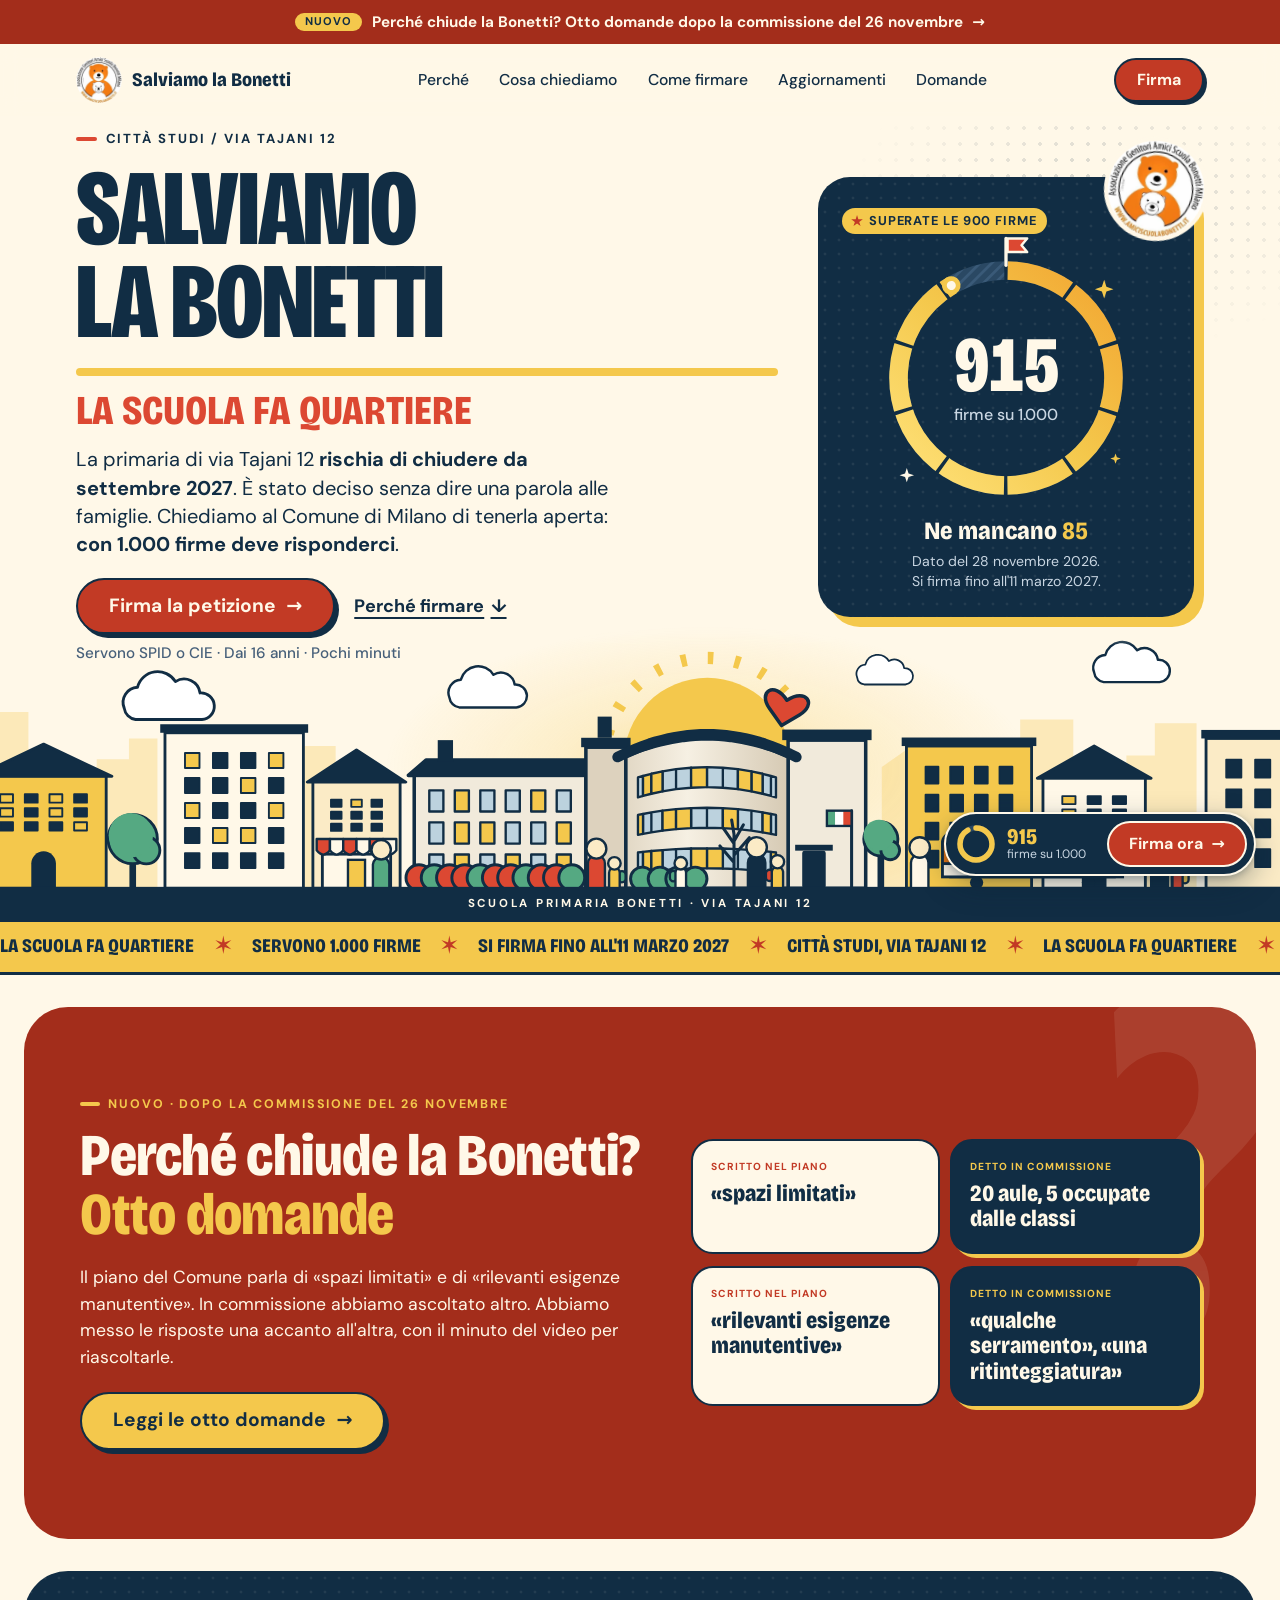
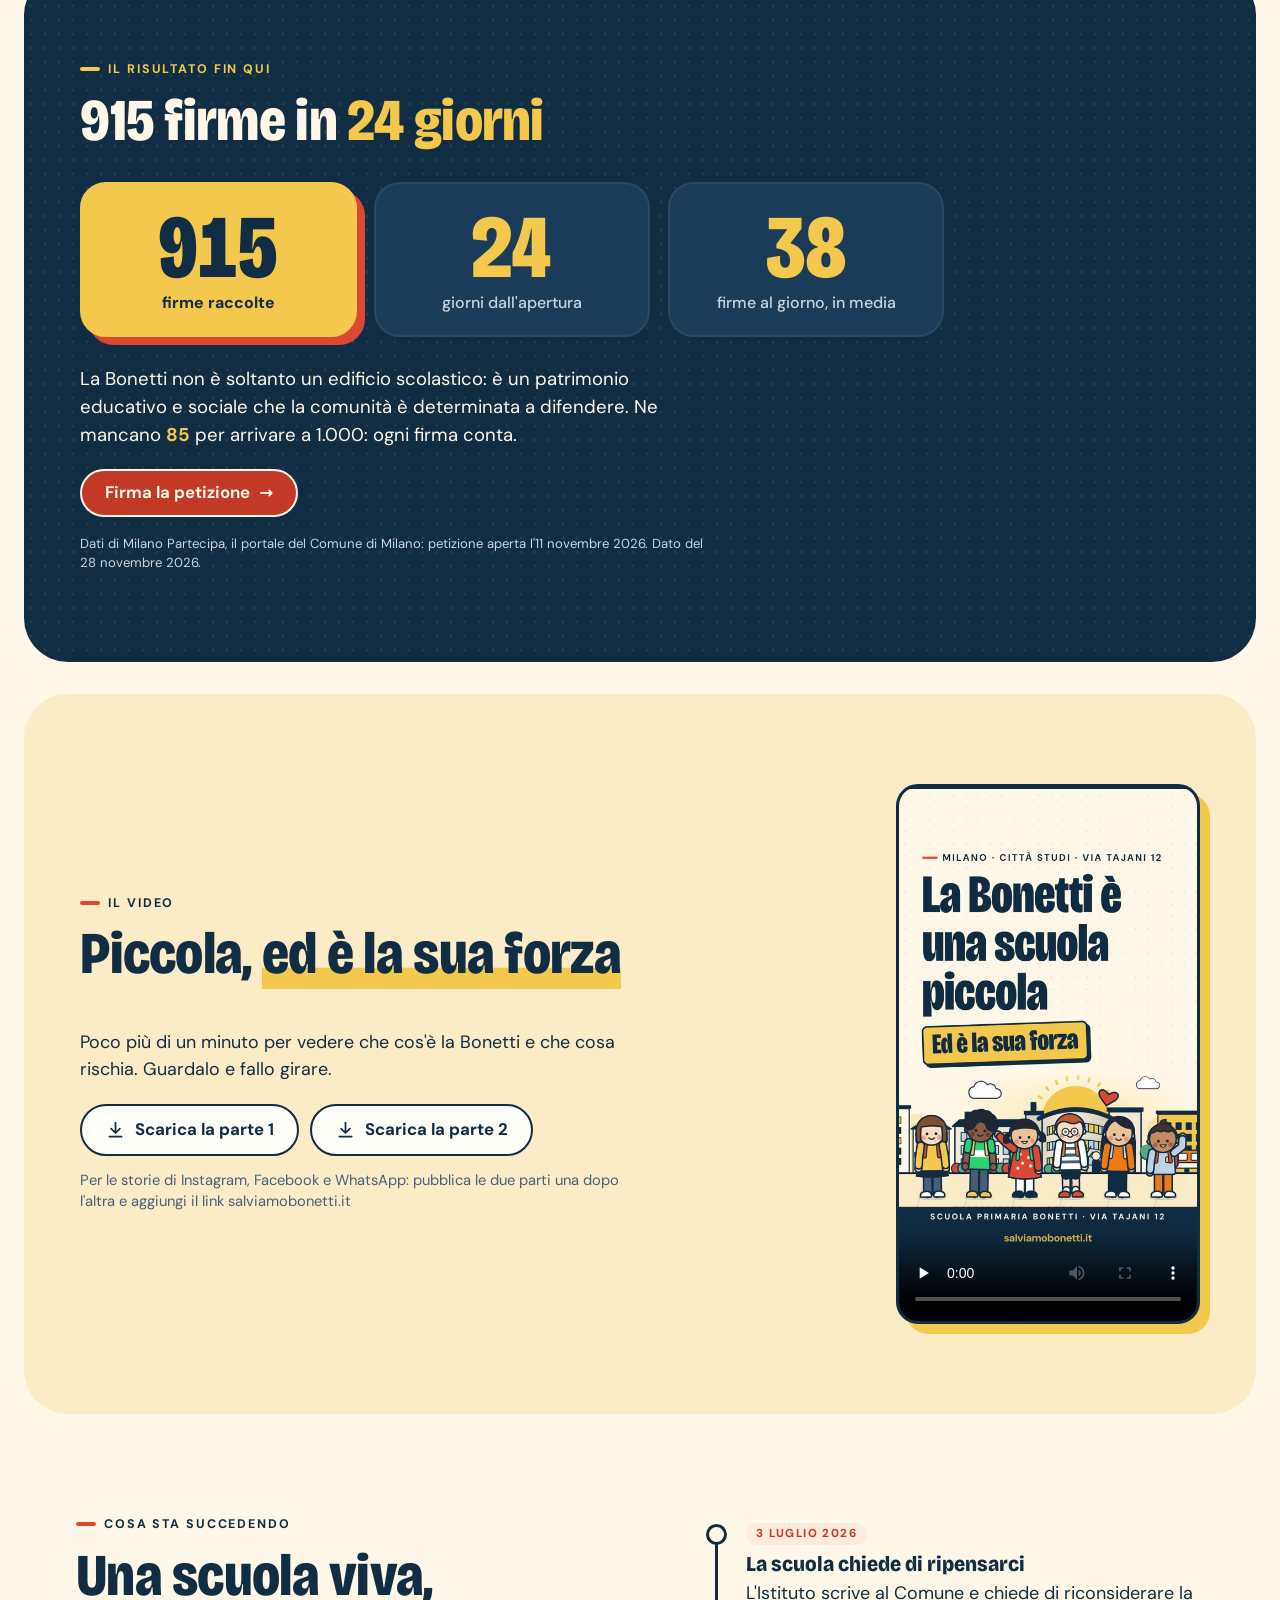
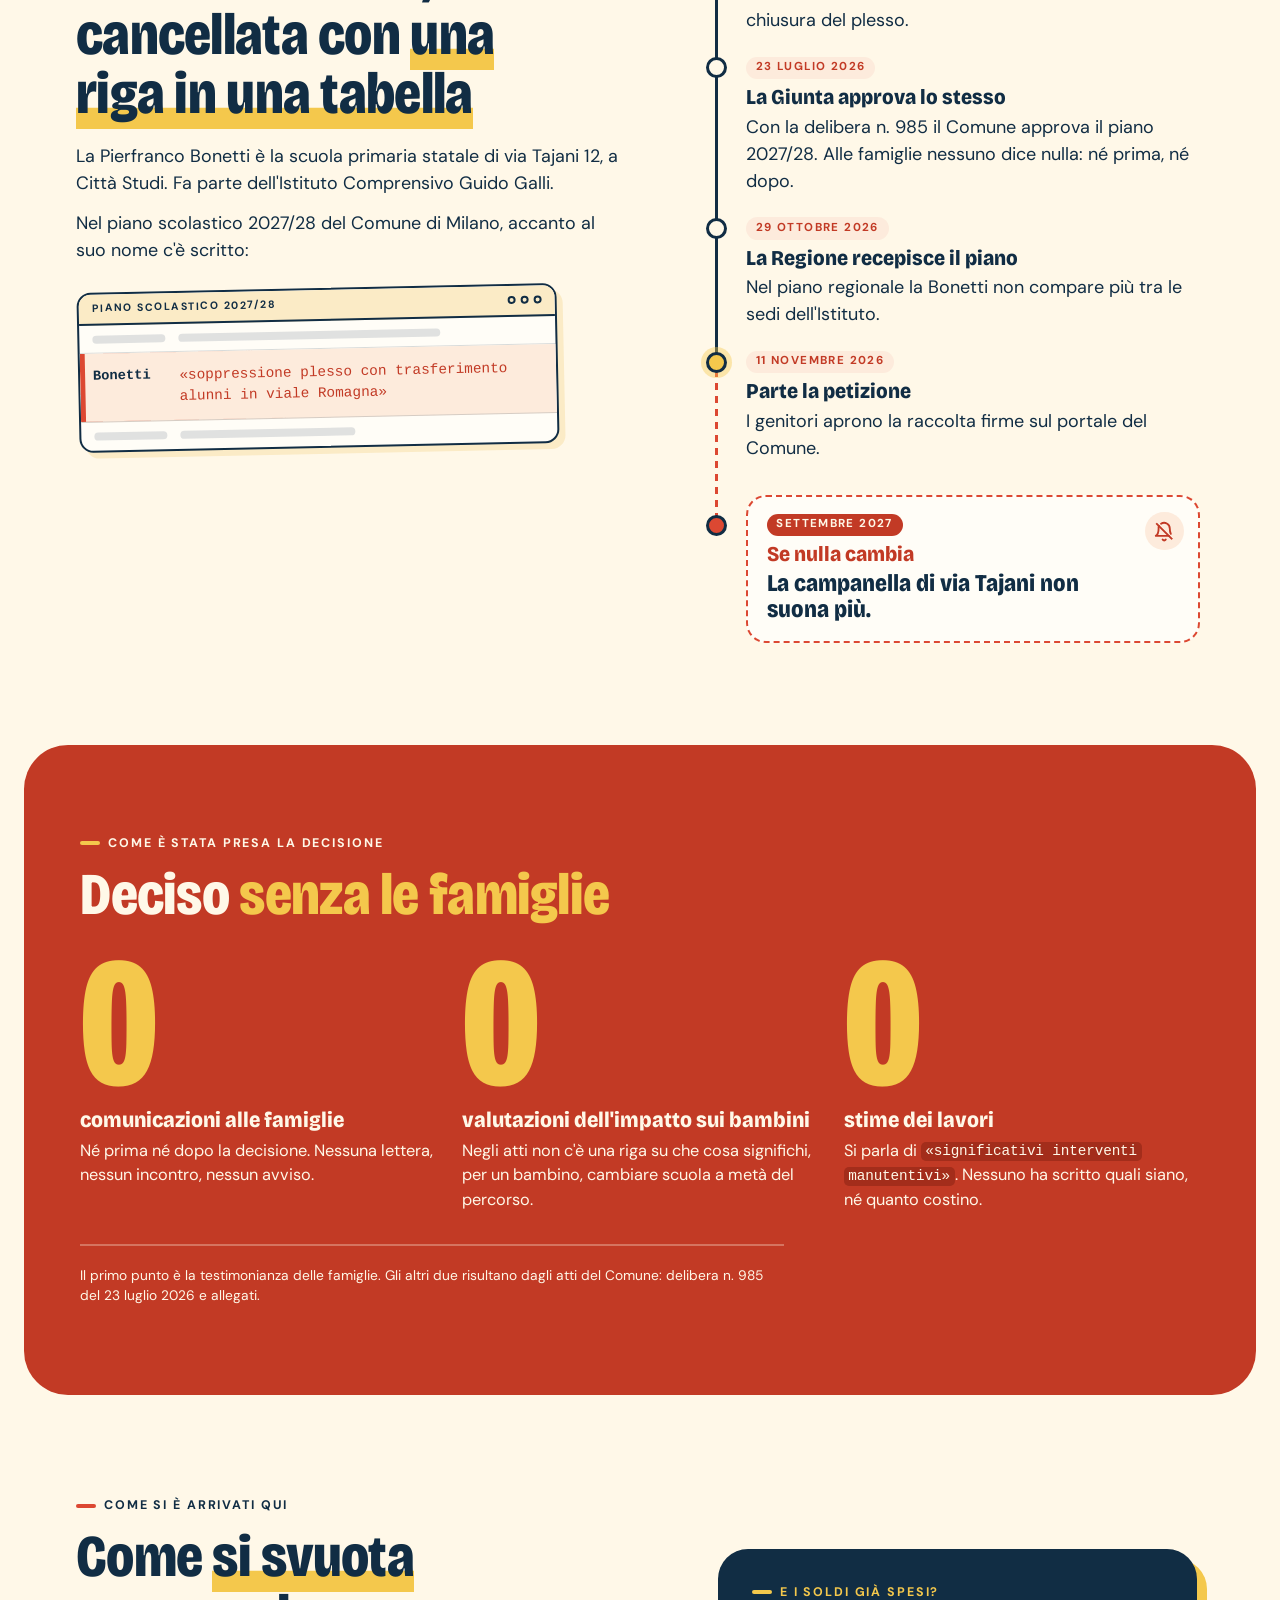
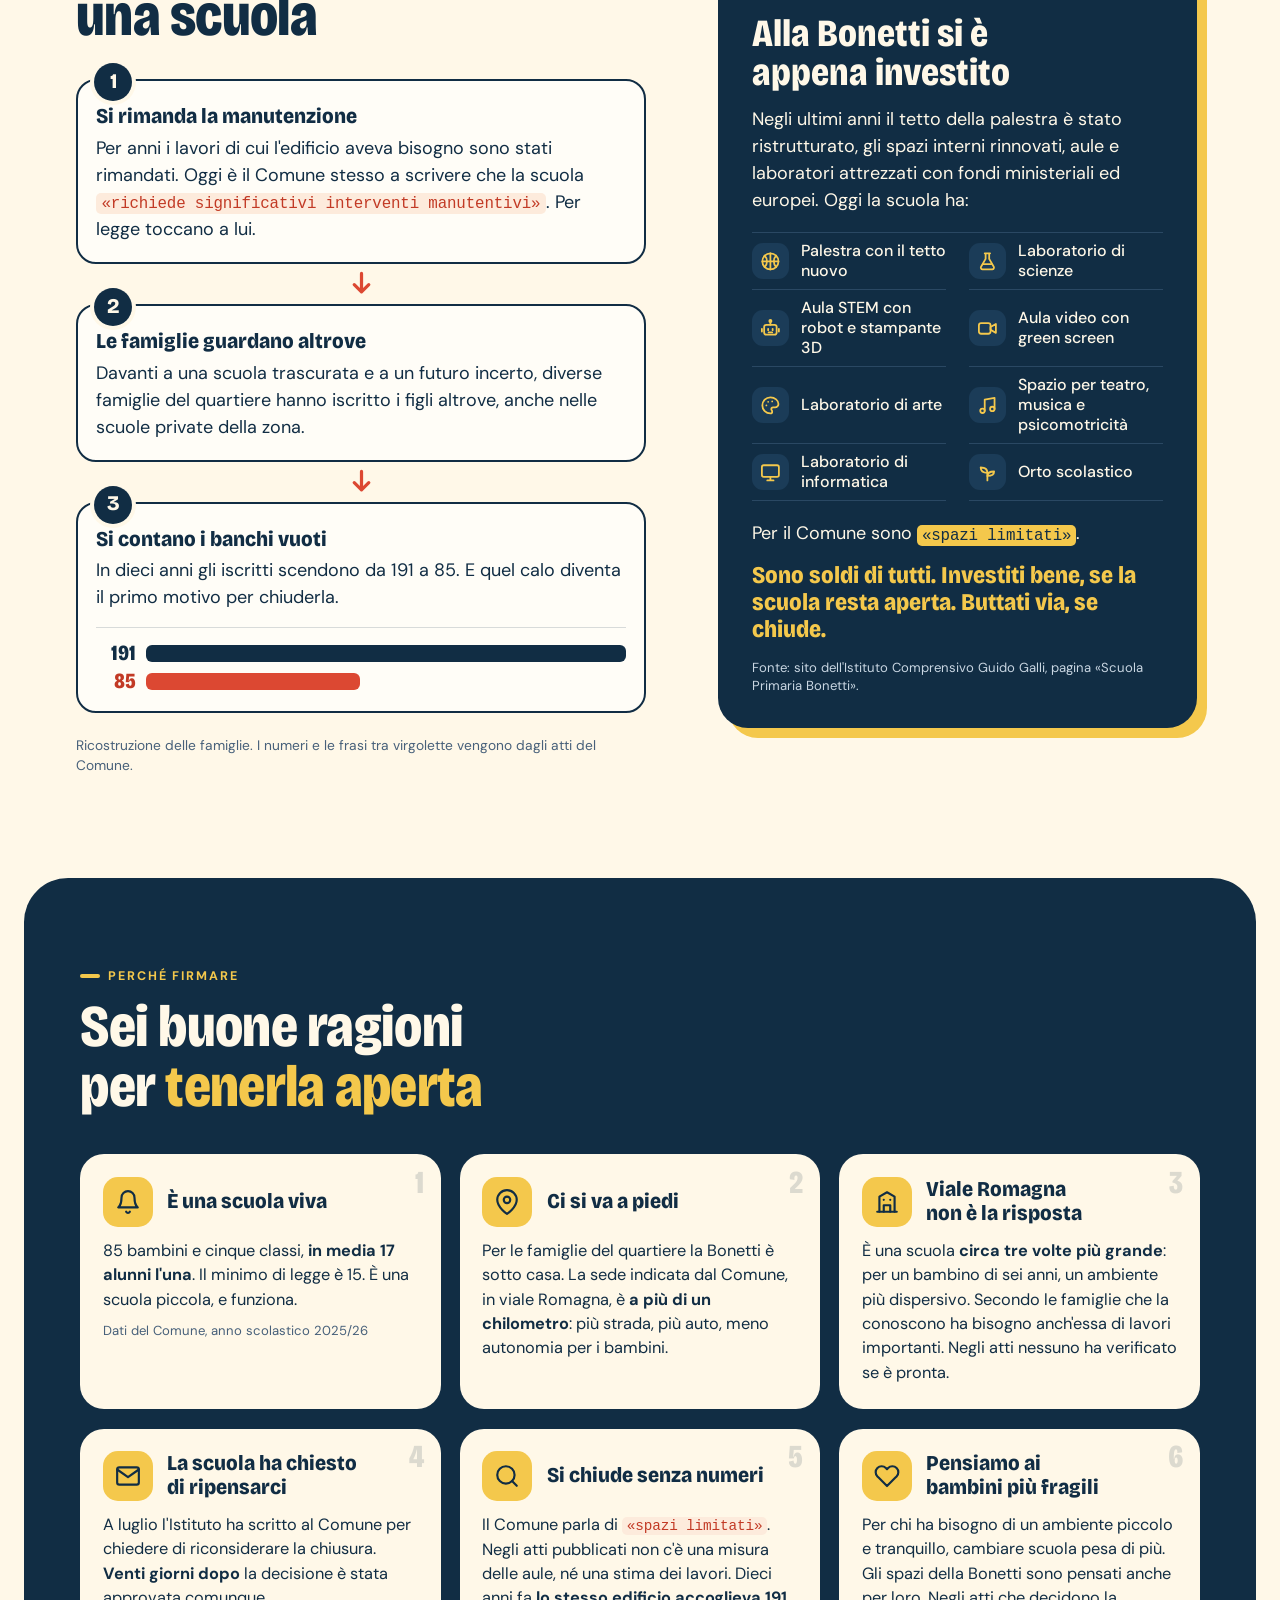
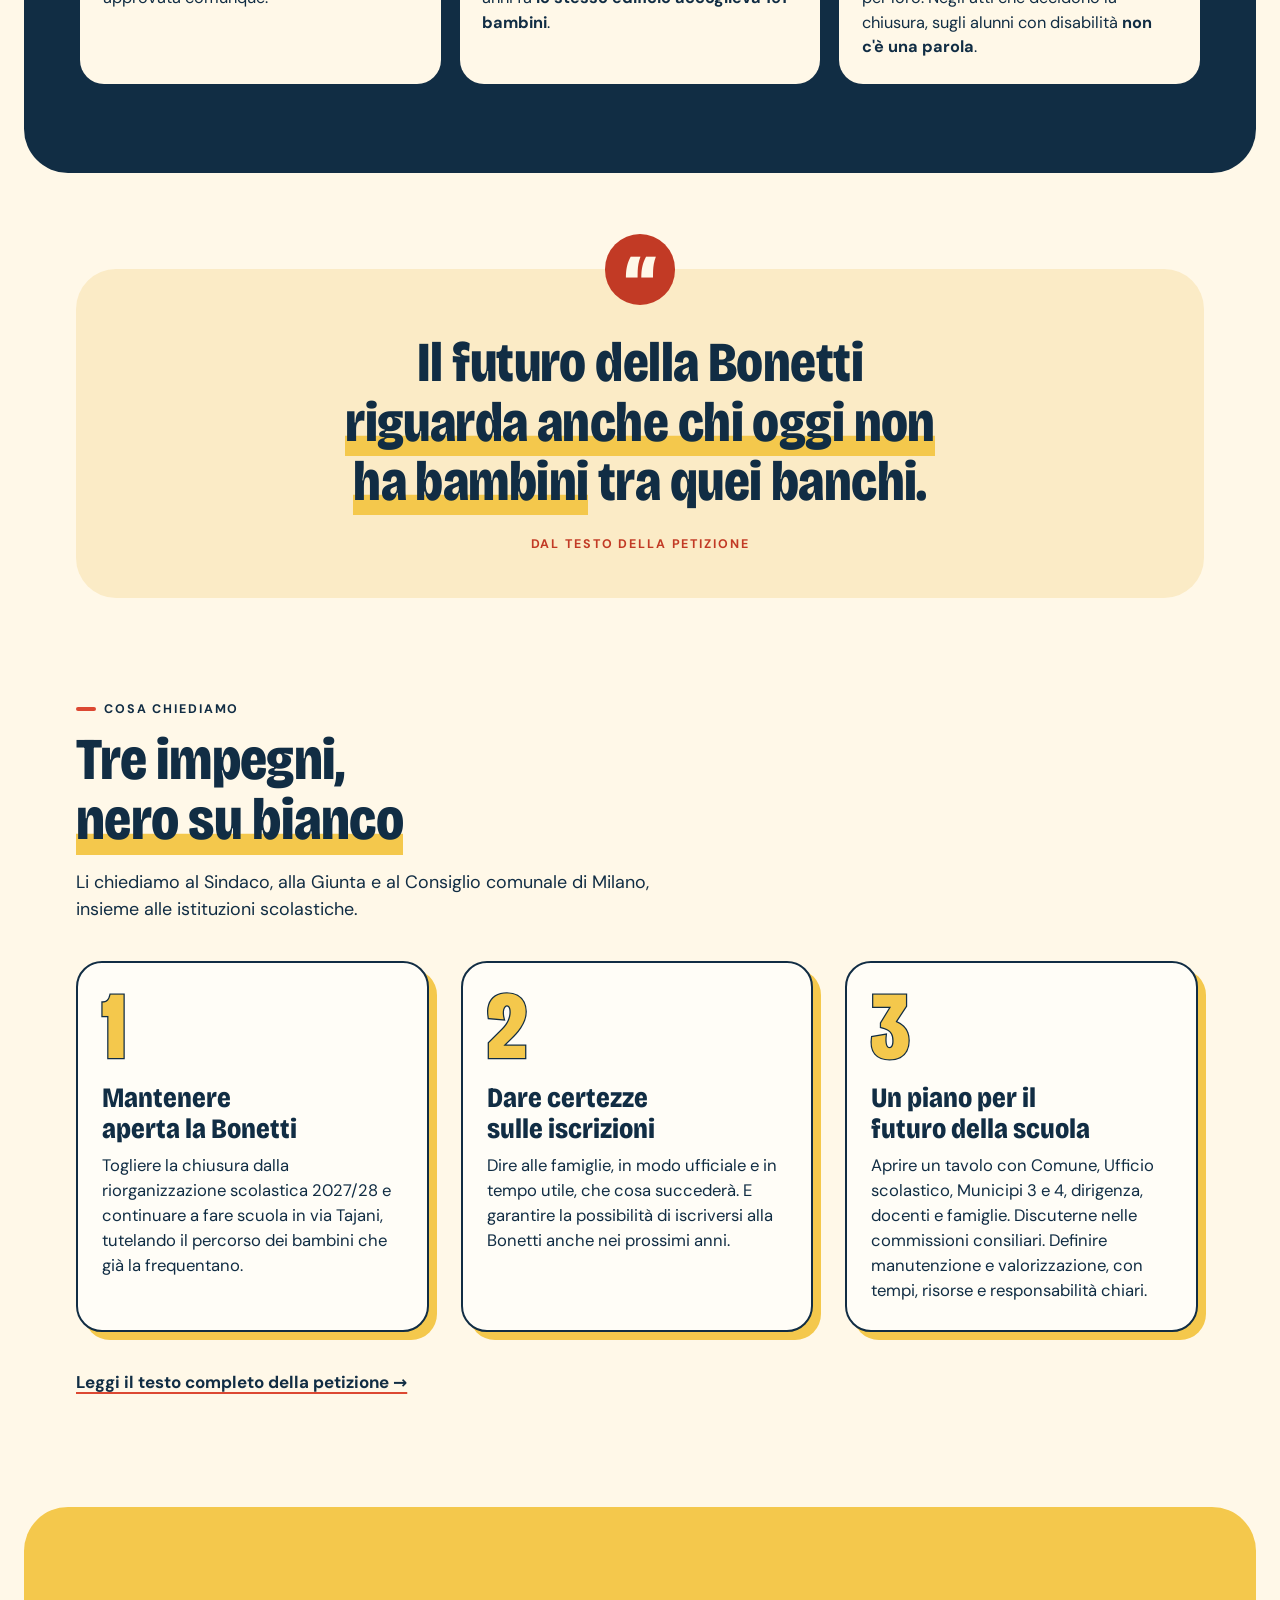
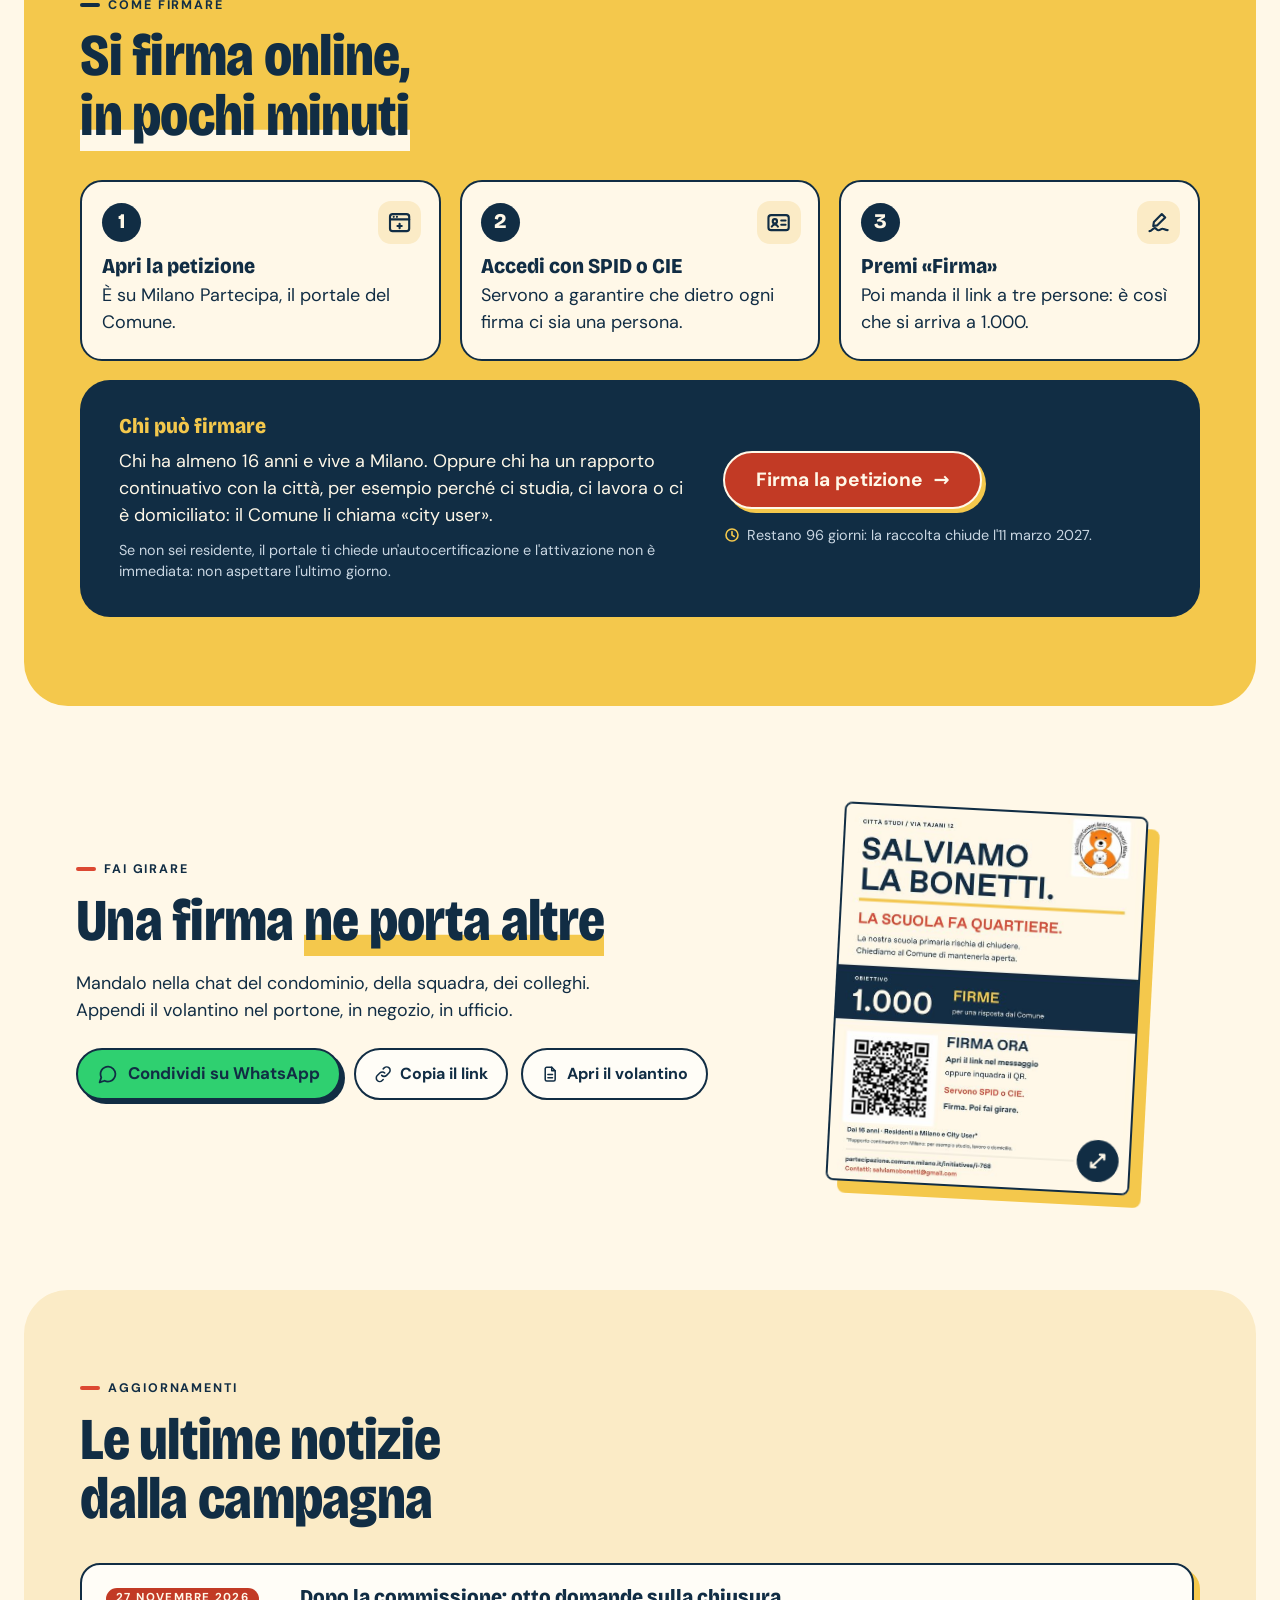
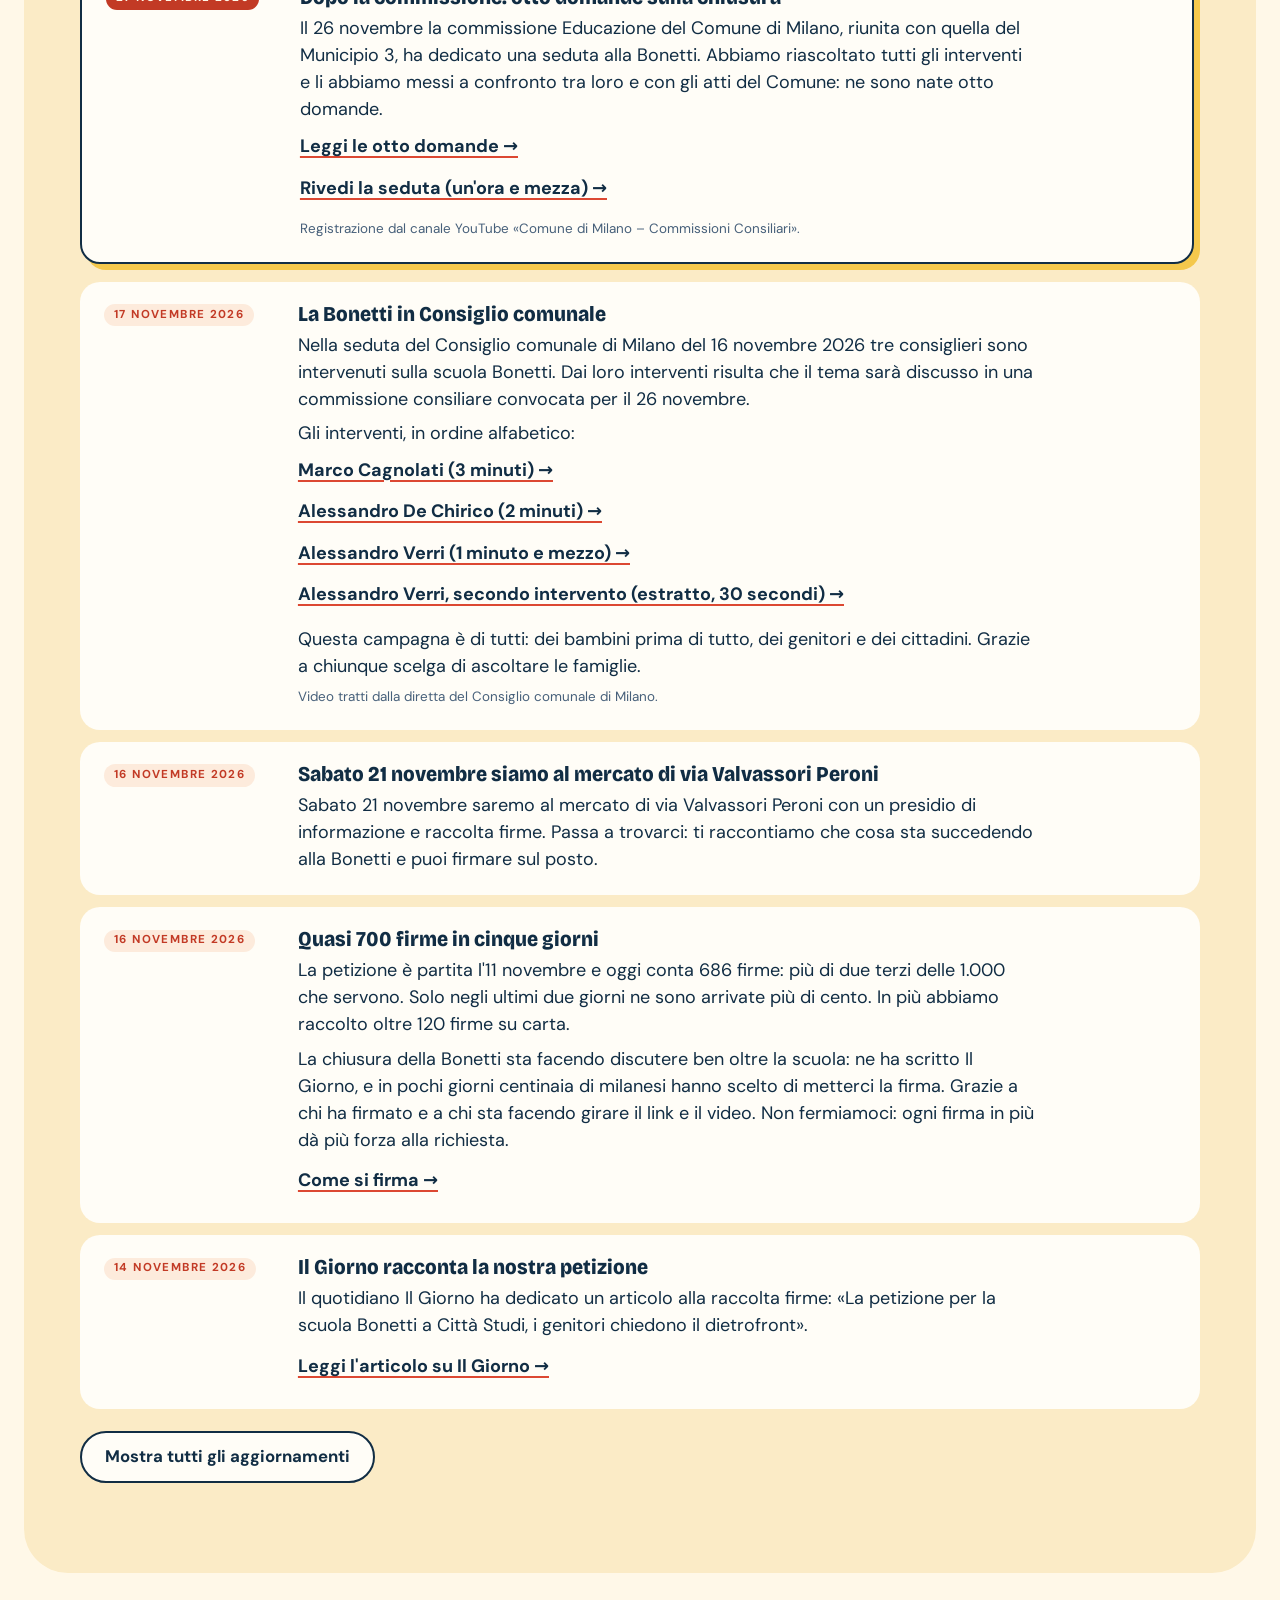
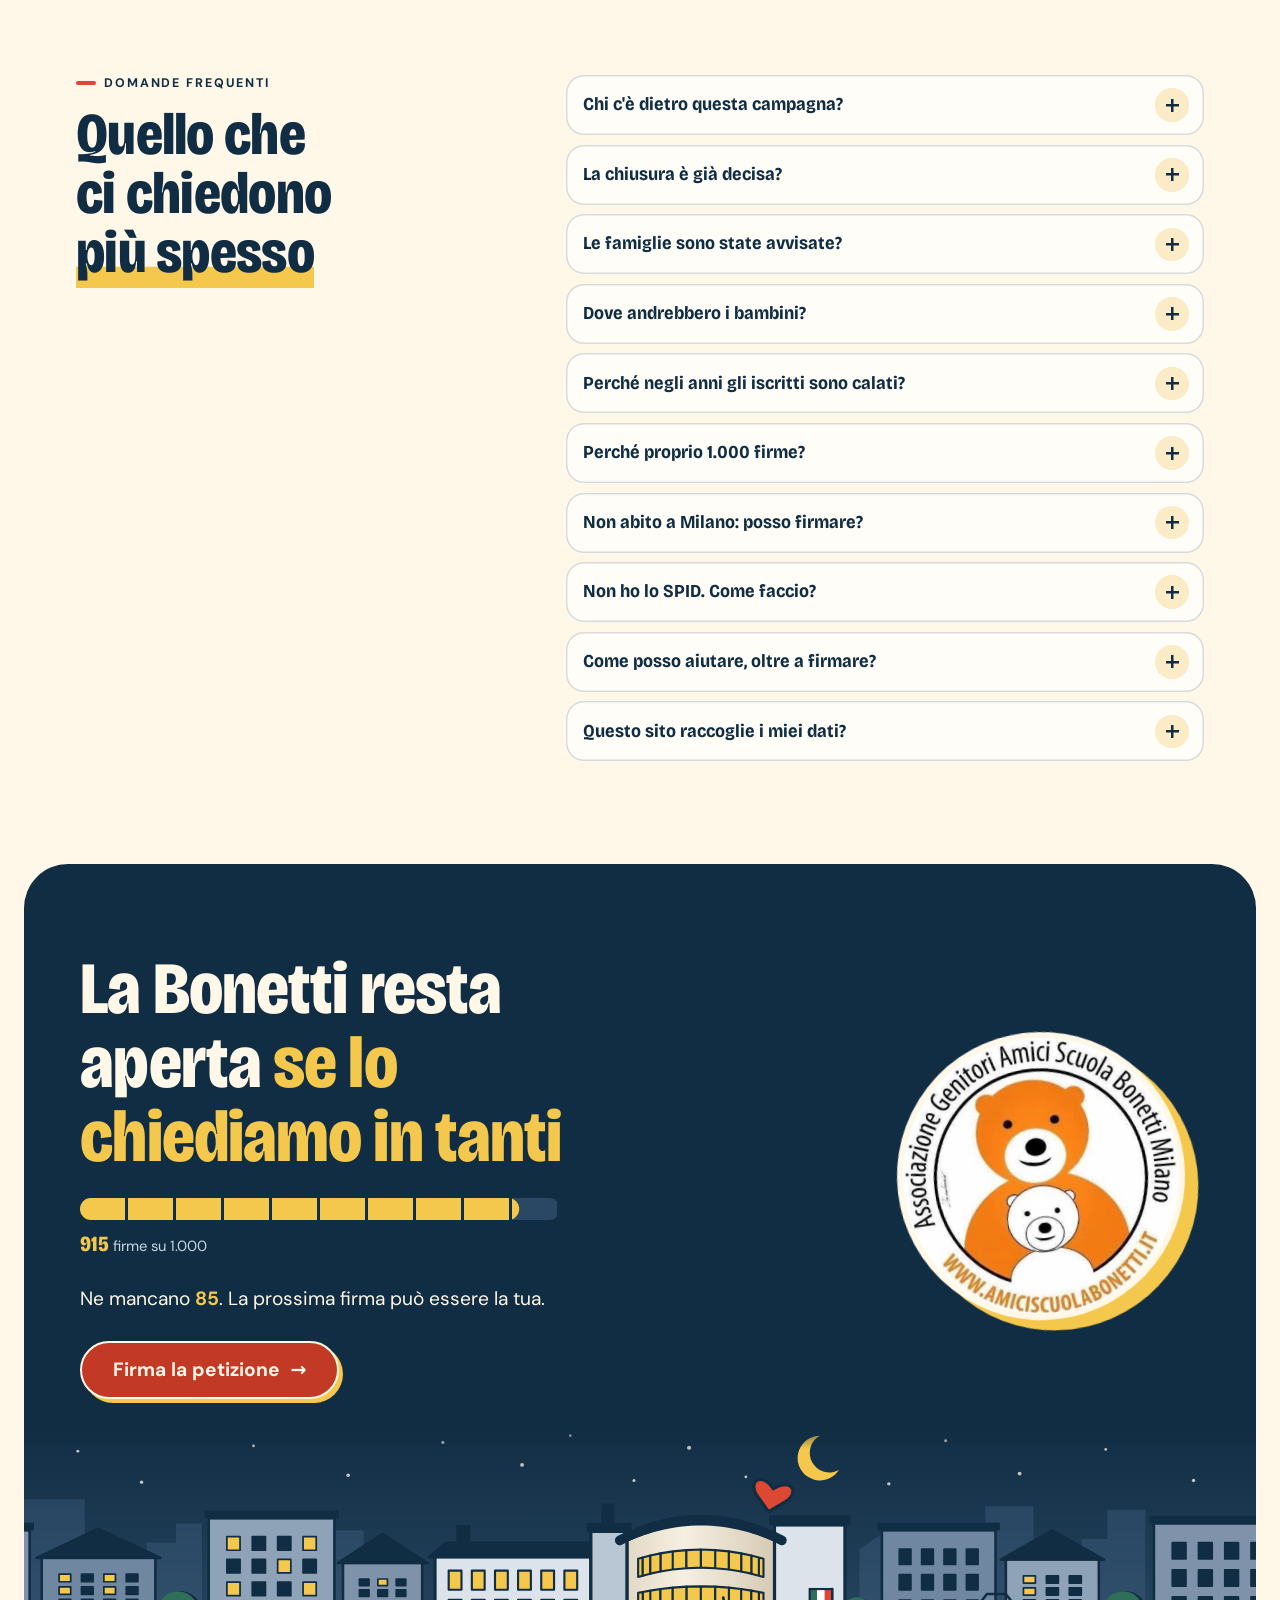
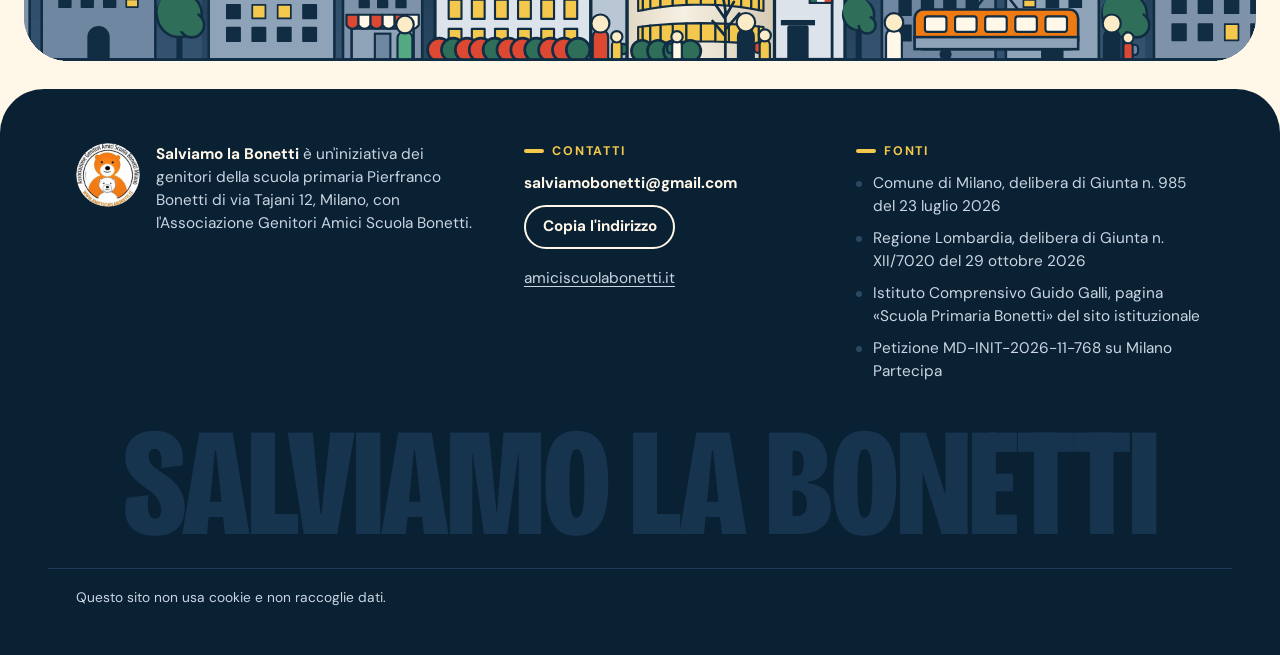
==== commit c5f766b2: "Aggiorna il contatore delle firme" ====
--- a/index.html
+++ b/index.html
@@ -32,7 +32,7 @@
   il resto della pagina si aggiorna da solo.
 -->
 <div id="campagna" hidden
-     data-firme="913" data-obiettivo="1000" data-aggiornato="28 novembre 2026"
+     data-firme="915" data-obiettivo="1000" data-aggiornato="28 novembre 2026"
      data-scadenza="2027-03-11" data-apertura="2026-11-11"
      data-sito="https://salviamobonetti.it/"></div>
 
@@ -95,13 +95,13 @@
       <p class="meter__eyebrow">Obiettivo 1.000 firme</p>
       <div class="ring">
         <svg viewBox="0 0 240 240" role="img" aria-labelledby="ring-t">
-          <title id="ring-t">913 firme raccolte su 1.000</title>
+          <title id="ring-t">915 firme raccolte su 1.000</title>
           <defs>
             <linearGradient id="anello-oro" x1="0" y1="0" x2="1" y2="1"><stop offset="0" stop-color="#FFE27A"/><stop offset=".5" stop-color="#F4C84C"/><stop offset="1" stop-color="#F2A531"/></linearGradient>
             <pattern id="anello-retino" width="8" height="8" patternUnits="userSpaceOnUse" patternTransform="rotate(45)"><rect width="8" height="8" fill="#2A4863"/><rect width="2.6" height="8" fill="#3A5A78"/></pattern>
           </defs>
           <circle class="ring__track" cx="120" cy="120" r="104" style="stroke:url(#anello-retino) #2A4863"/>
-          <circle class="ring__bar" cx="120" cy="120" r="104" stroke-dasharray="653.45" stroke-dashoffset="56.85" transform="rotate(-90 120 120)" style="stroke:url(#anello-oro) #F4C84C"/>
+          <circle class="ring__bar" cx="120" cy="120" r="104" stroke-dasharray="653.45" stroke-dashoffset="55.54" transform="rotate(-90 120 120)" style="stroke:url(#anello-oro) #F4C84C"/>
           <circle class="ring__luce" cx="120" cy="120" r="104" transform="rotate(-90 120 120)"/>
           <circle class="ring__gaps" cx="120" cy="120" r="104" stroke-dasharray="3.4 61.945" transform="rotate(-90.94 120 120)"/>
           <g class="ring__meta" aria-hidden="true"><path d="M120 11V-15"/><path class="ring__bandiera" d="M121.5-15h19l-5.5 6.5 5.5 6.5h-19z"/></g>
@@ -109,11 +109,11 @@
           <g class="ring__tip"><circle class="ring__halo" cx="120" cy="16" r="9"/><circle class="ring__cap" cx="120" cy="16" r="9"/><circle class="ring__dot" cx="120" cy="16" r="4.4"/></g>
         </svg>
         <div class="ring__num">
-          <strong class="js-firme">913</strong>
+          <strong class="js-firme">915</strong>
           <span>firme su <span class="js-obiettivo">1.000</span></span>
         </div>
       </div>
-      <p class="meter__left js-frase-contatore">Ne mancano <strong class="js-mancano">87</strong></p>
+      <p class="meter__left js-frase-contatore">Ne mancano <strong class="js-mancano">85</strong></p>
       <p class="meter__date">Dato del <span class="js-aggiornato">28 novembre 2026</span>. <span class="meter__s">Si firma fino all'11 marzo 2027.</span></p>
     </aside>
 
@@ -165,13 +165,13 @@
 <section class="band band--navy panel record" id="risultato">
   <div class="wrap">
     <p class="eyebrow">Il risultato fin qui</p>
-    <h2><span class="js-firme">913</span> firme in <span class="hl"><span class="js-giorni">17</span> giorni</span></h2>
+    <h2><span class="js-firme">915</span> firme in <span class="hl"><span class="js-giorni">17</span> giorni</span></h2>
     <ul class="record__numeri">
-      <li><strong data-conta class="js-firme">913</strong><span>firme raccolte</span></li>
+      <li><strong data-conta class="js-firme">915</strong><span>firme raccolte</span></li>
       <li><strong data-conta class="js-giorni">17</strong><span>giorni dall'apertura</span></li>
       <li><strong data-conta class="js-media">54</strong><span>firme al giorno, in media</span></li>
     </ul>
-    <p class="record__testo">La Bonetti non è soltanto un edificio scolastico: è un patrimonio educativo e sociale che la comunità è determinata a difendere. <span class="js-frase-record">Ne mancano <strong class="js-mancano">87</strong> per arrivare a 1.000: ogni firma conta.</span></p>
+    <p class="record__testo">La Bonetti non è soltanto un edificio scolastico: è un patrimonio educativo e sociale che la comunità è determinata a difendere. <span class="js-frase-record">Ne mancano <strong class="js-mancano">85</strong> per arrivare a 1.000: ogni firma conta.</span></p>
     <a class="btn" href="https://partecipazione.comune.milano.it/initiatives/i-768" target="_blank" rel="noopener">Firma la petizione <span aria-hidden="true">→</span></a>
     <p class="record__fonte">Dati di Milano Partecipa, il portale del Comune di Milano: petizione aperta l'11 novembre 2026. Dato del <span class="js-aggiornato">28 novembre 2026</span>.</p>
   </div>
@@ -632,9 +632,9 @@
       <h2>La Bonetti resta aperta <span class="hl">se lo chiediamo in tanti</span></h2>
       <div class="goal" aria-hidden="true">
         <div class="goal__bar"><i></i></div>
-        <p><strong class="js-firme">913</strong> firme su <span class="js-obiettivo">1.000</span></p>
-      </div>
-      <p class="js-frase-finale">Ne mancano <strong class="js-mancano">87</strong>. La prossima firma può essere la tua.</p>
+        <p><strong class="js-firme">915</strong> firme su <span class="js-obiettivo">1.000</span></p>
+      </div>
+      <p class="js-frase-finale">Ne mancano <strong class="js-mancano">85</strong>. La prossima firma può essere la tua.</p>
       <a class="btn btn--big" href="https://partecipazione.comune.milano.it/initiatives/i-768" target="_blank" rel="noopener">Firma la petizione <span aria-hidden="true">→</span></a>
     </div>
     <img class="final__bear" src="assets/img/logo.webp" width="300" height="300" alt="">
@@ -682,7 +682,7 @@
 
 <div class="dock" id="dock" aria-hidden="true">
   <svg class="dock__ring" viewBox="0 0 40 40" aria-hidden="true"><circle cx="20" cy="20" r="16"/><circle class="js-arco" cx="20" cy="20" r="16" pathLength="100" stroke-dasharray="0 100" transform="rotate(-90 20 20)"/></svg>
-  <p><strong class="js-firme">913</strong> firme su <span class="js-obiettivo">1.000</span></p>
+  <p><strong class="js-firme">915</strong> firme su <span class="js-obiettivo">1.000</span></p>
   <a class="btn btn--small" href="https://partecipazione.comune.milano.it/initiatives/i-768" target="_blank" rel="noopener" tabindex="-1">Firma ora <span aria-hidden="true">→</span></a>
   <!-- Le sezioni, a portata di pollice: stesse voci del menu in alto -->
   <details class="dock__menu" id="menu-basso">
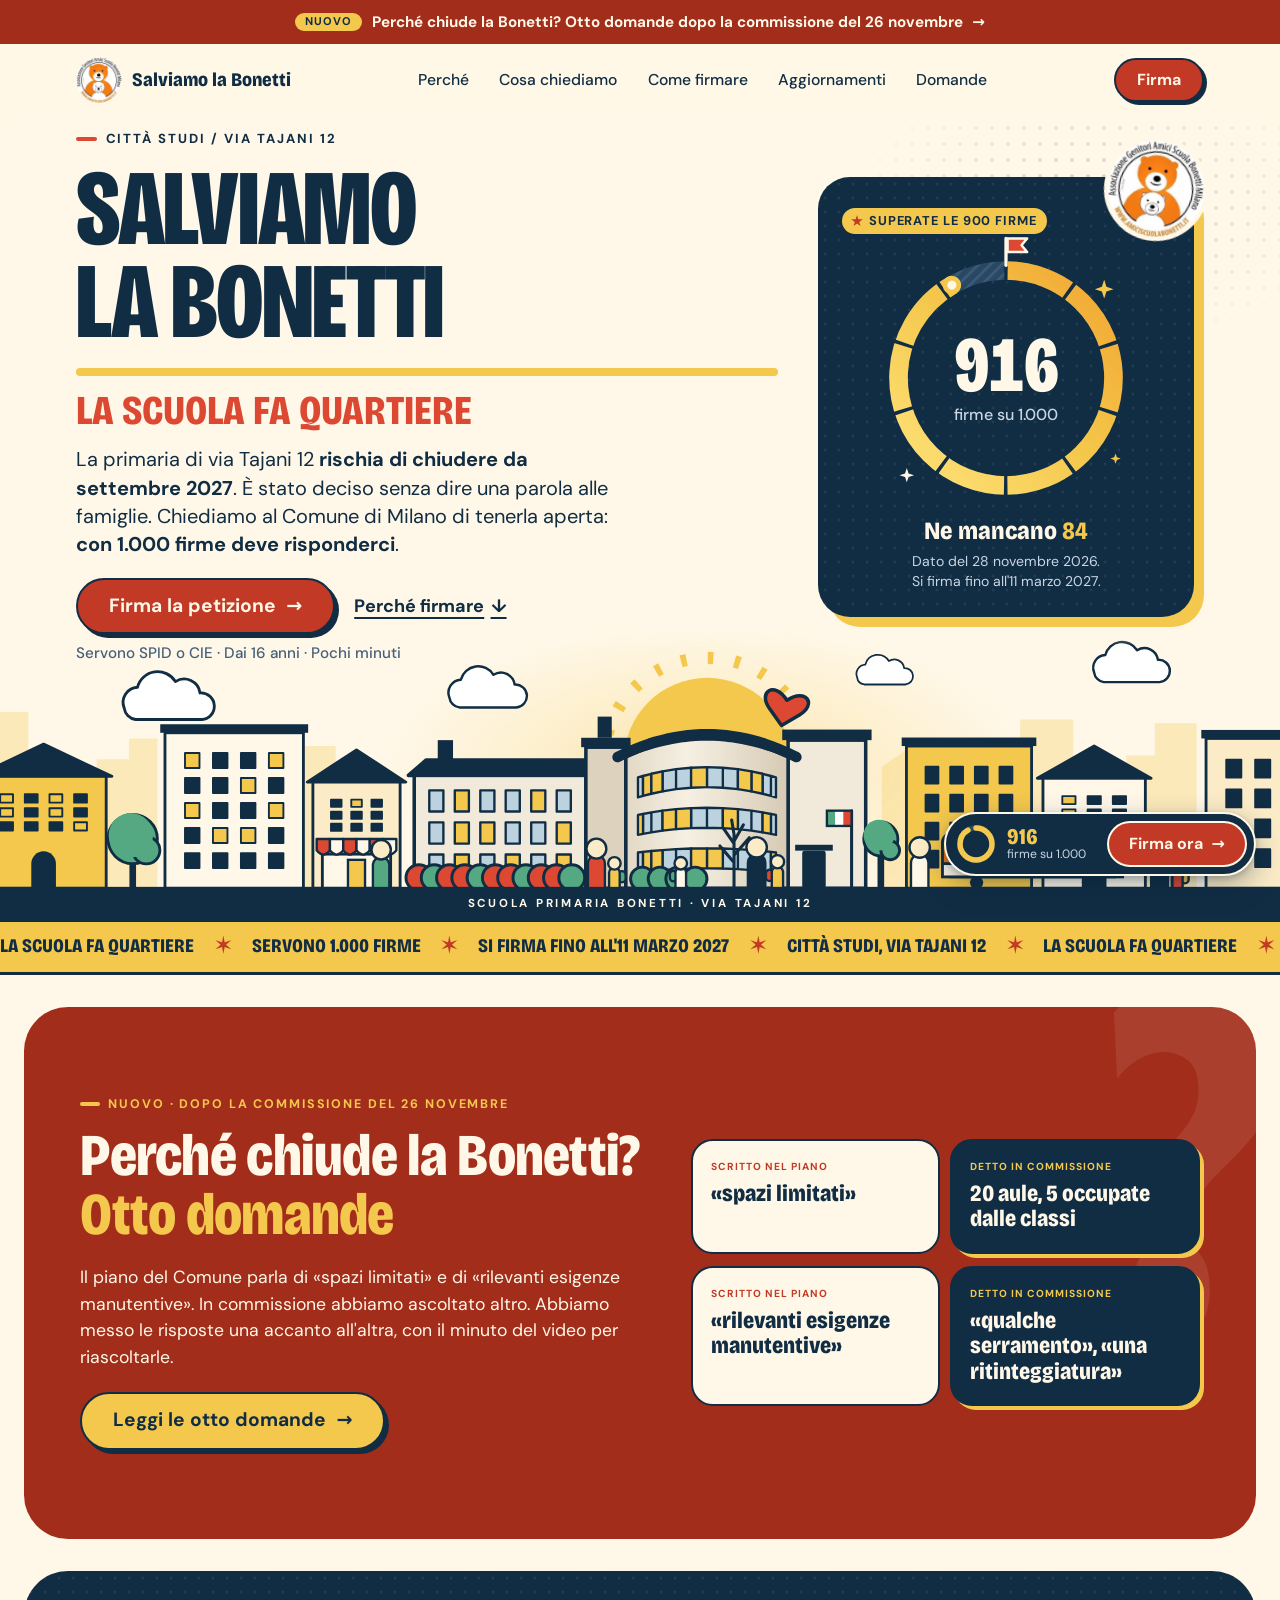
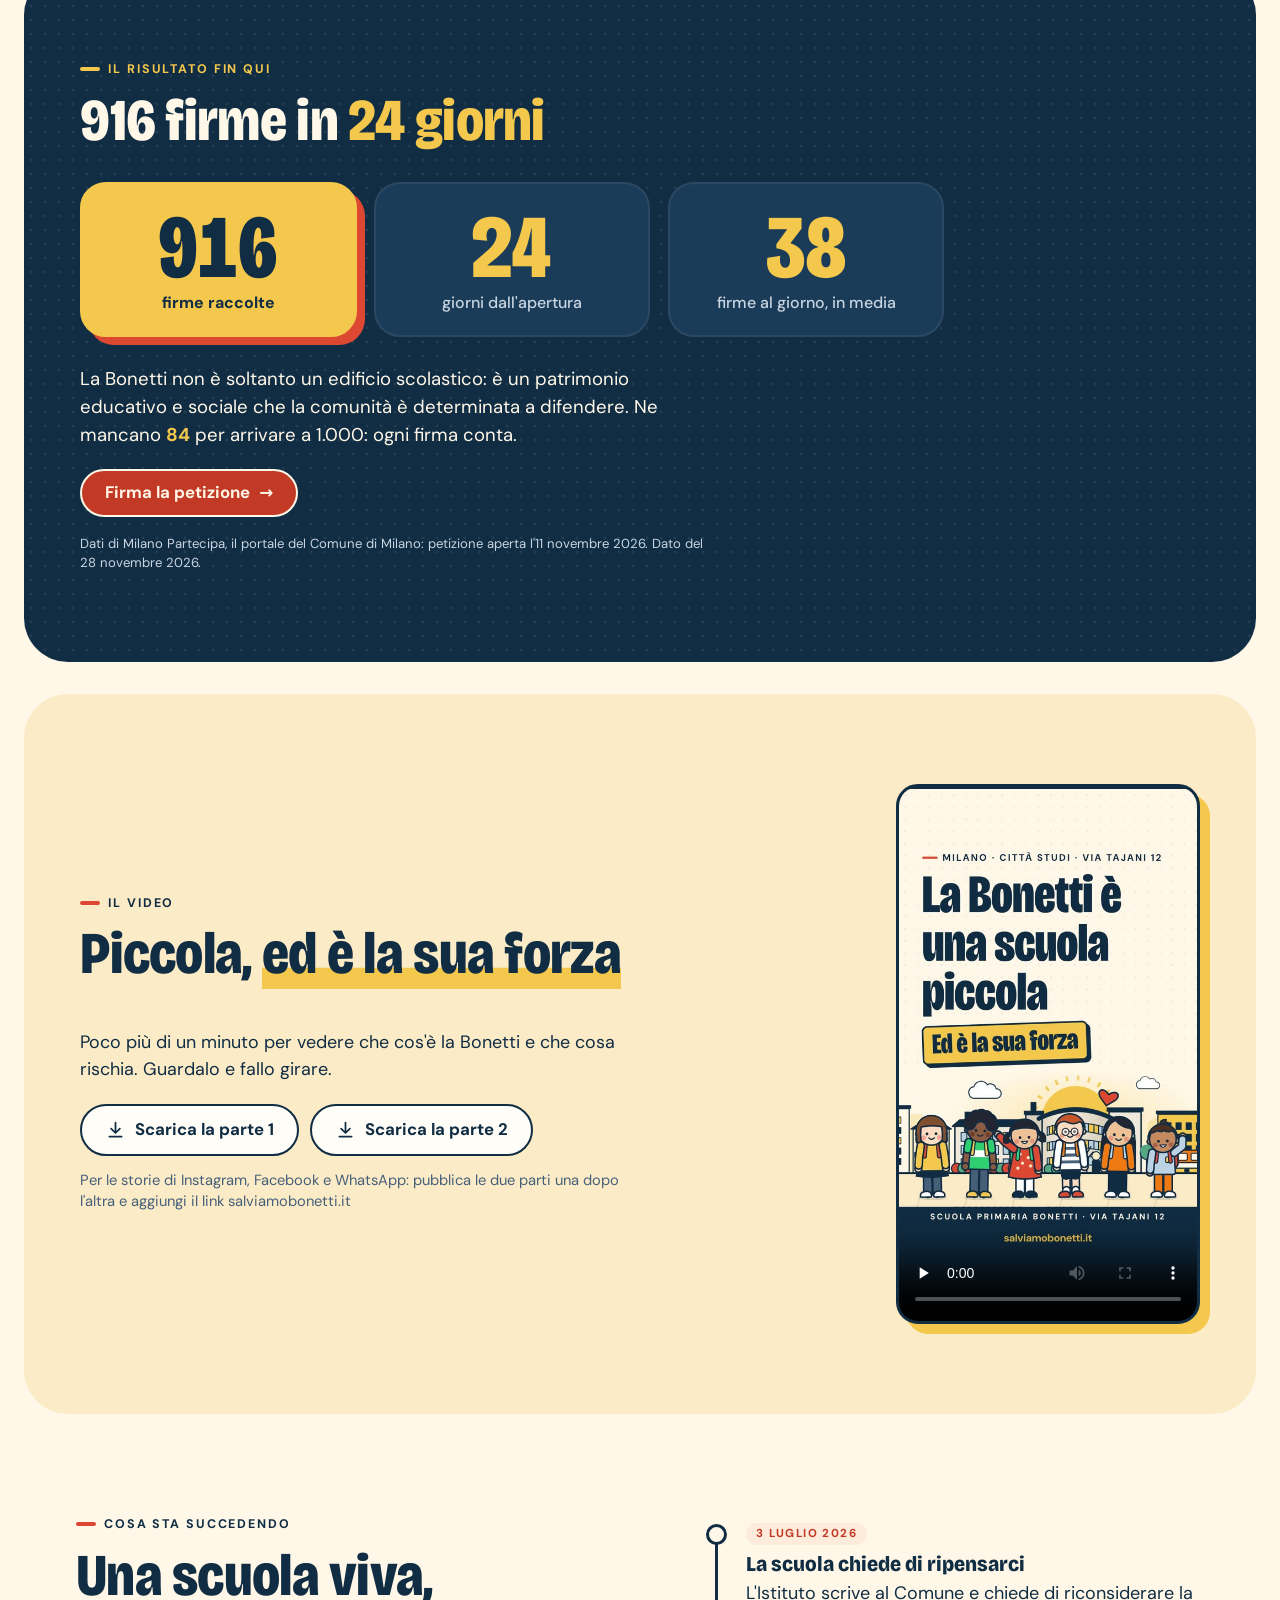
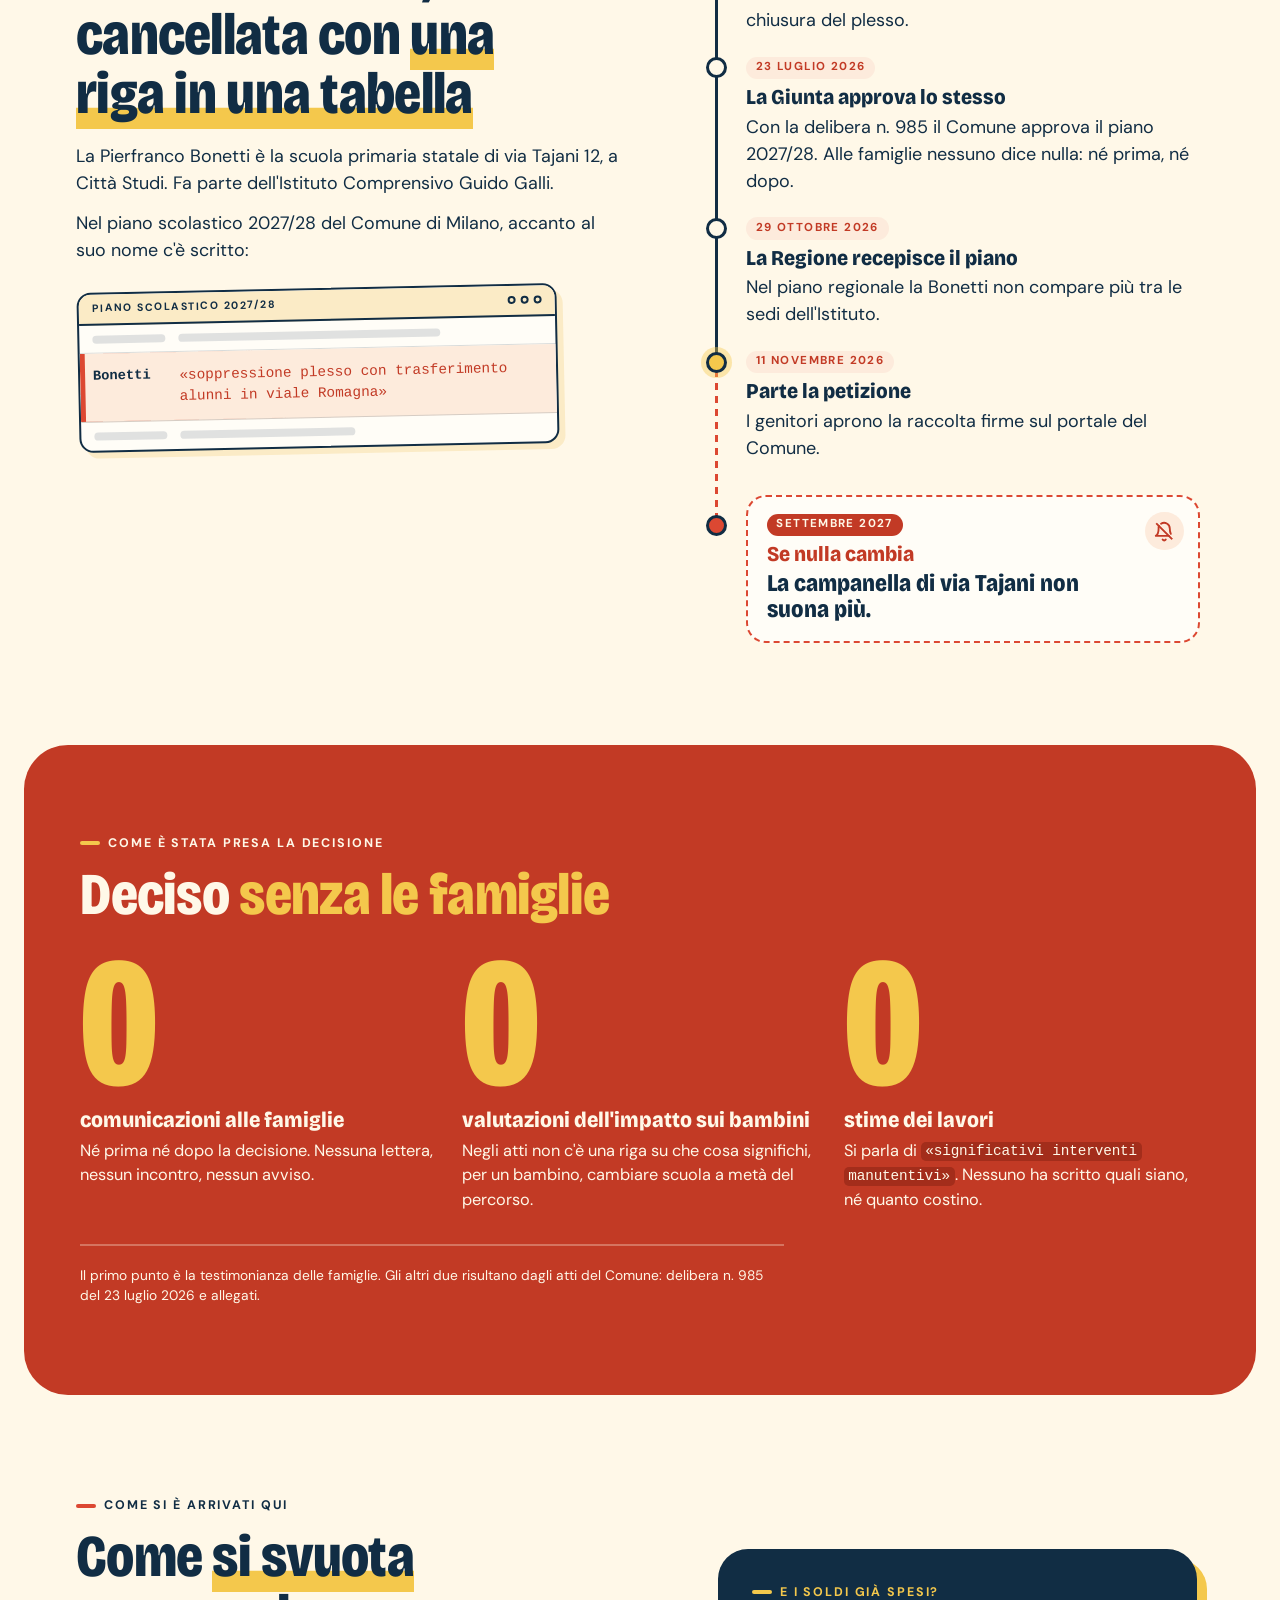
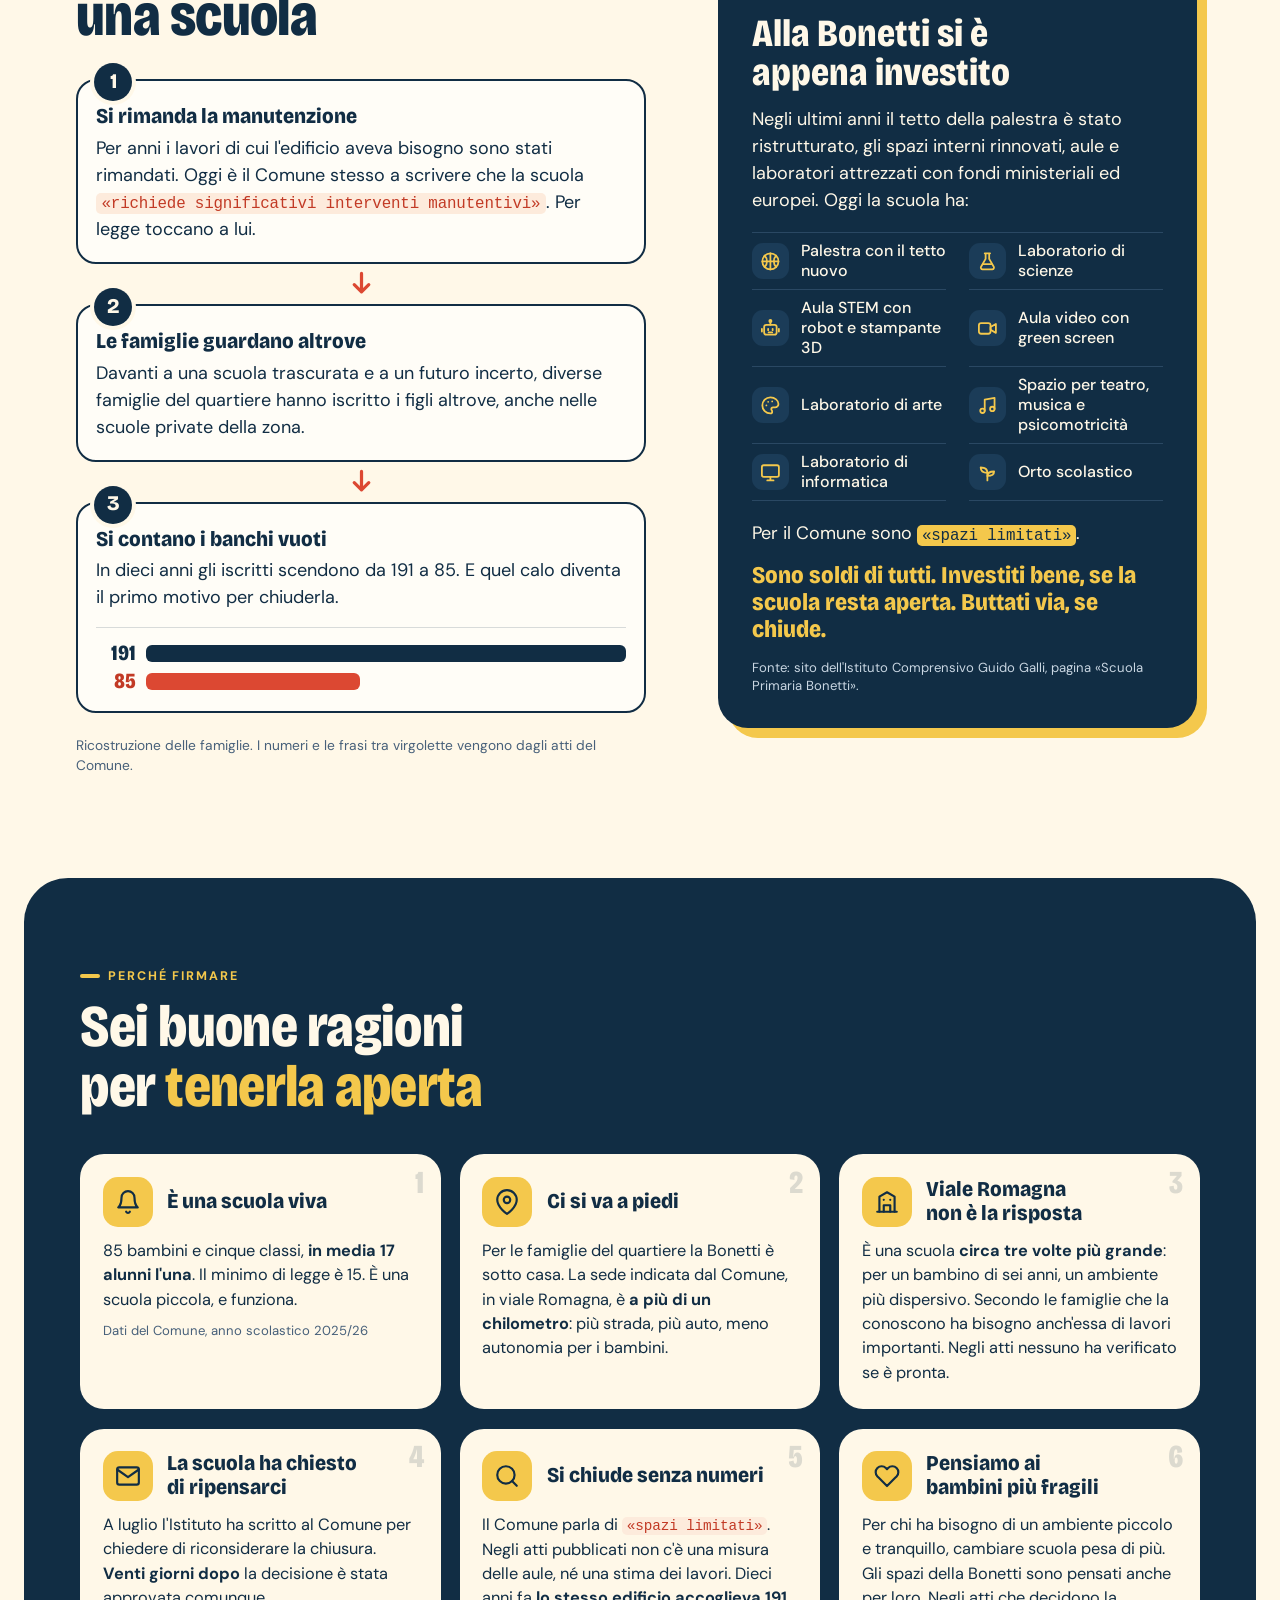
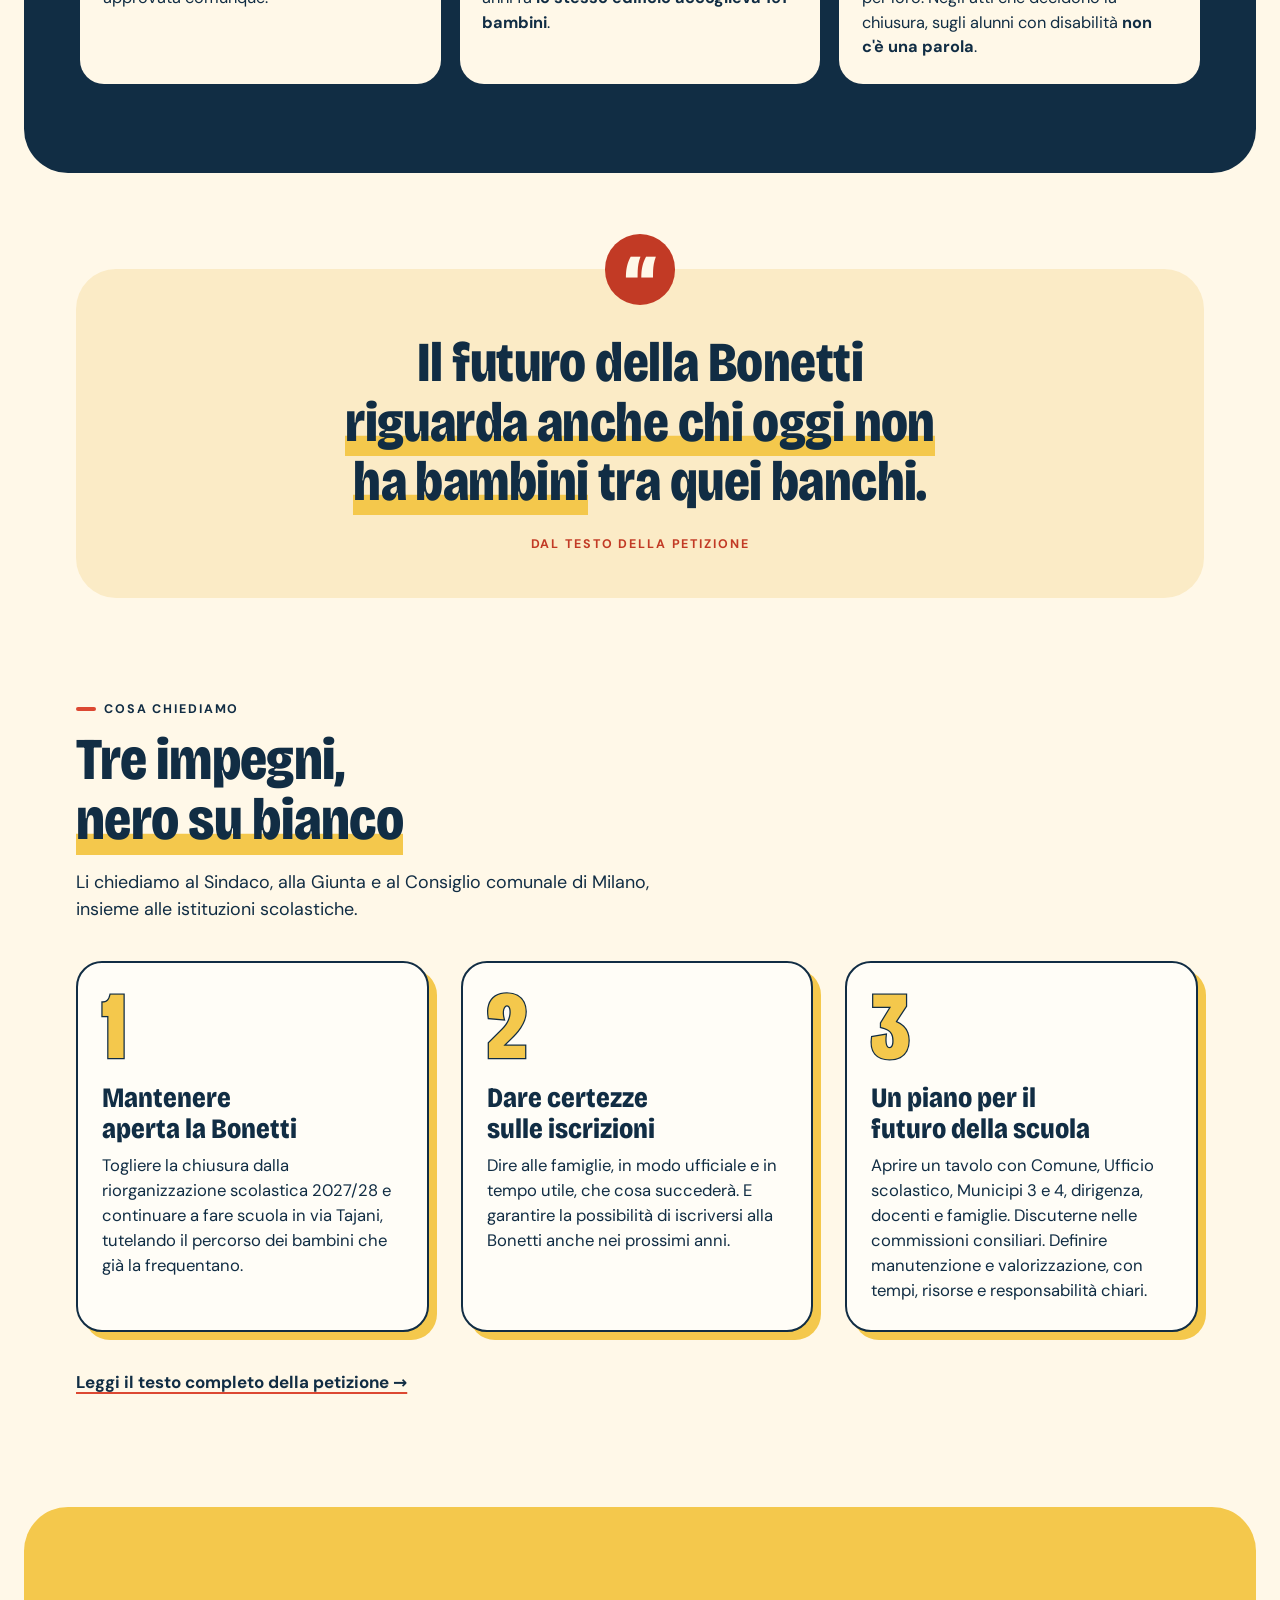
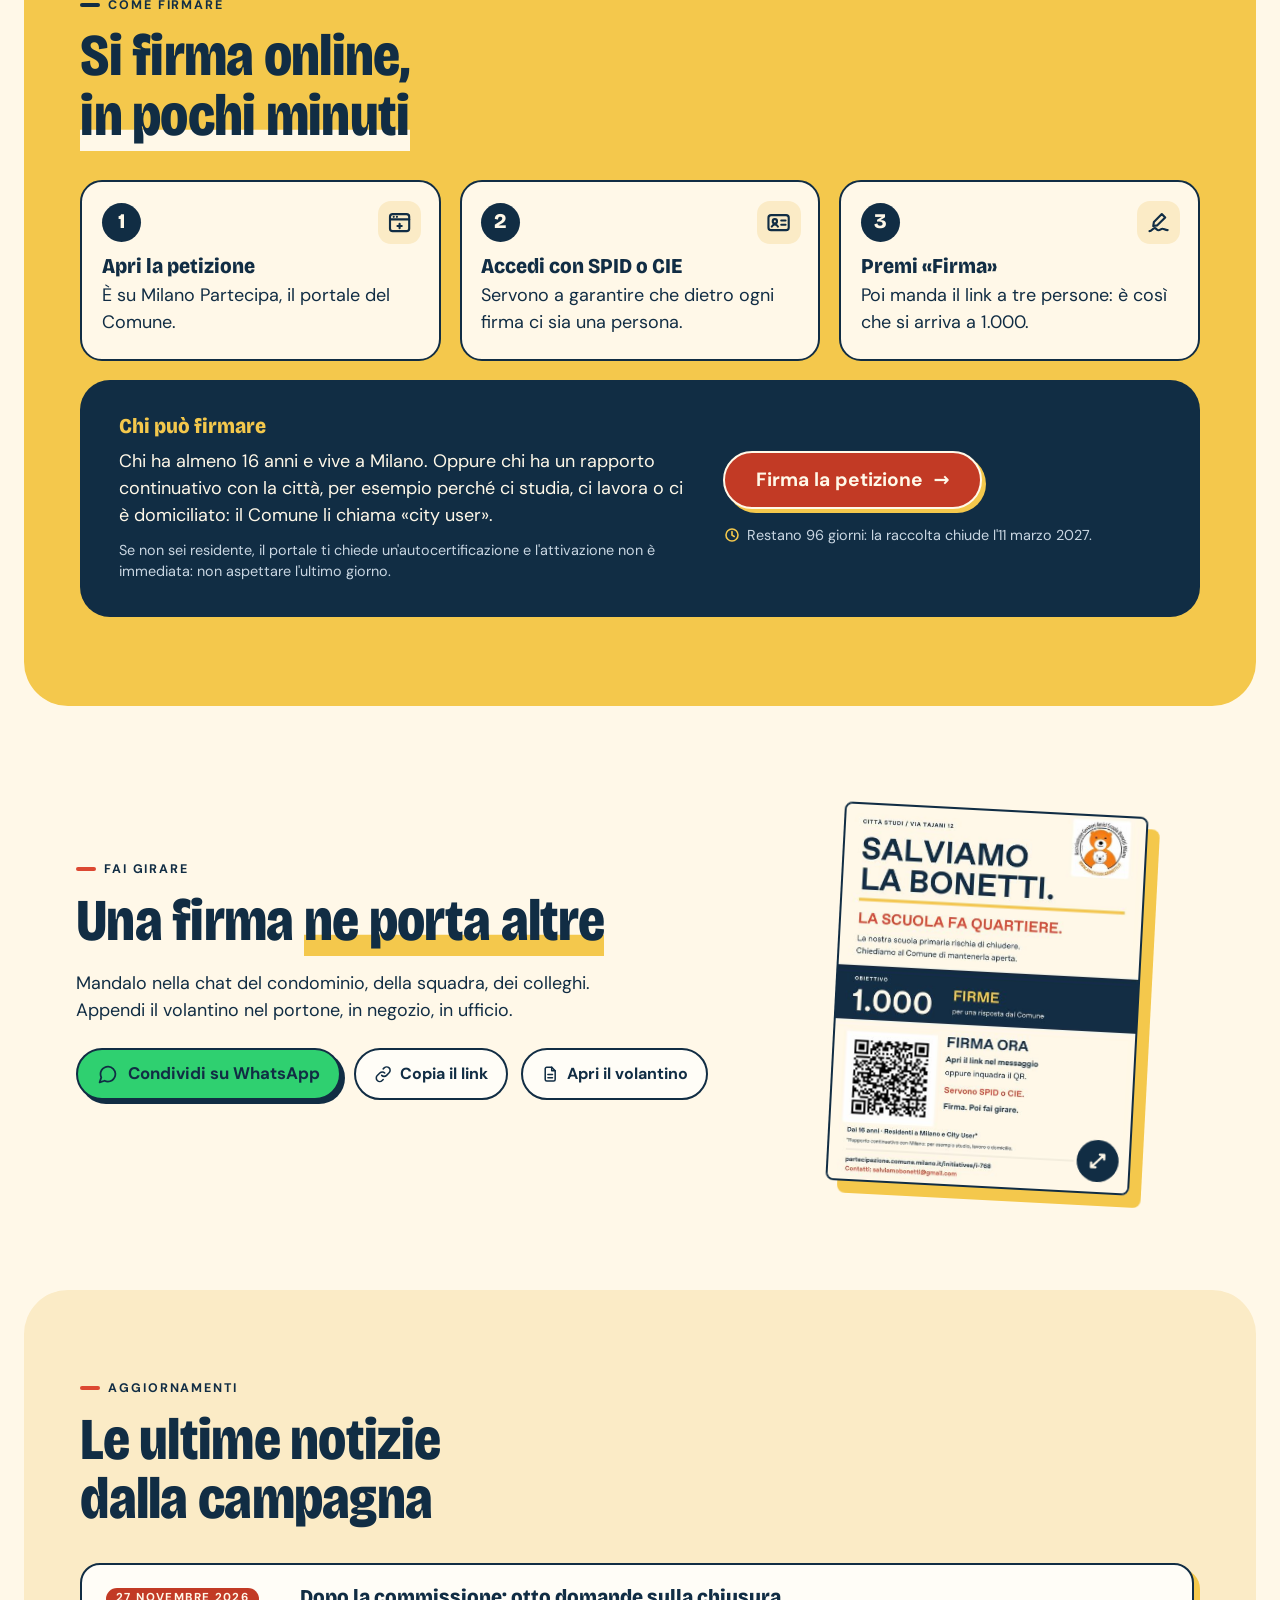
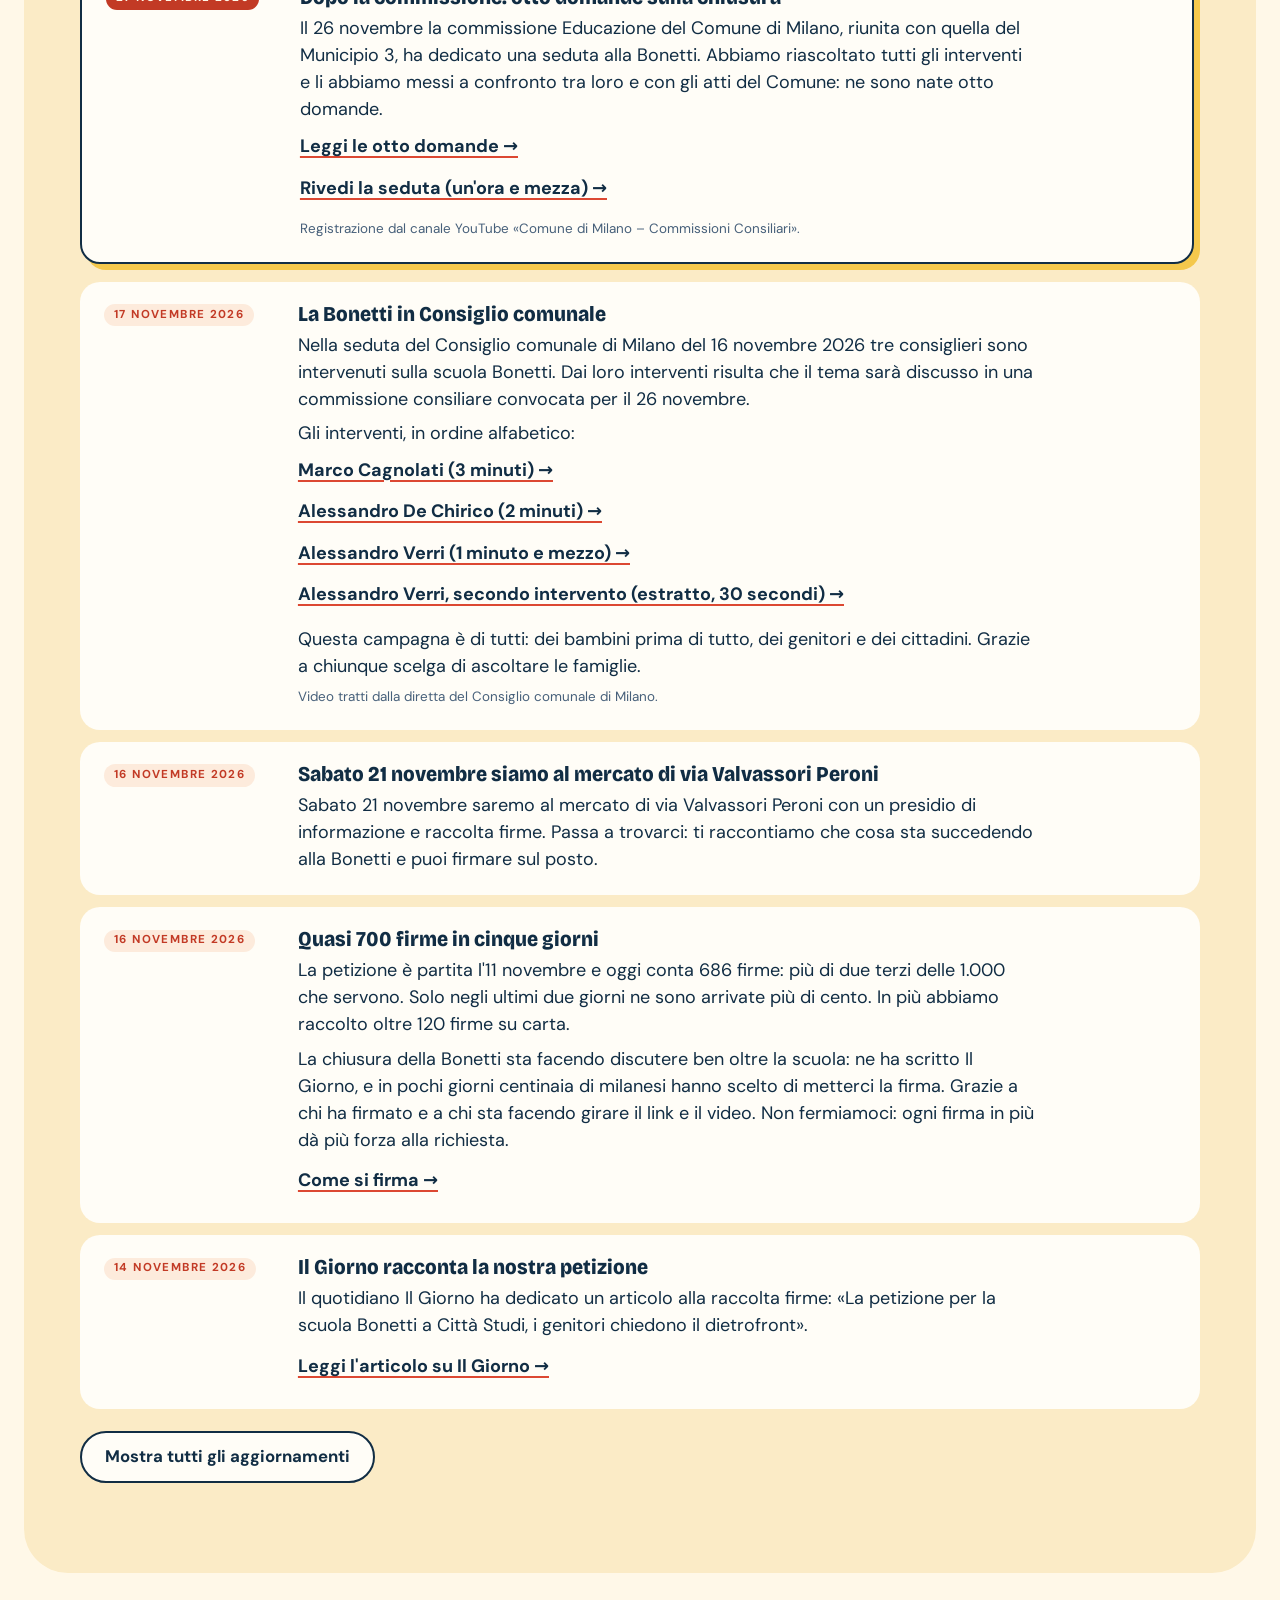
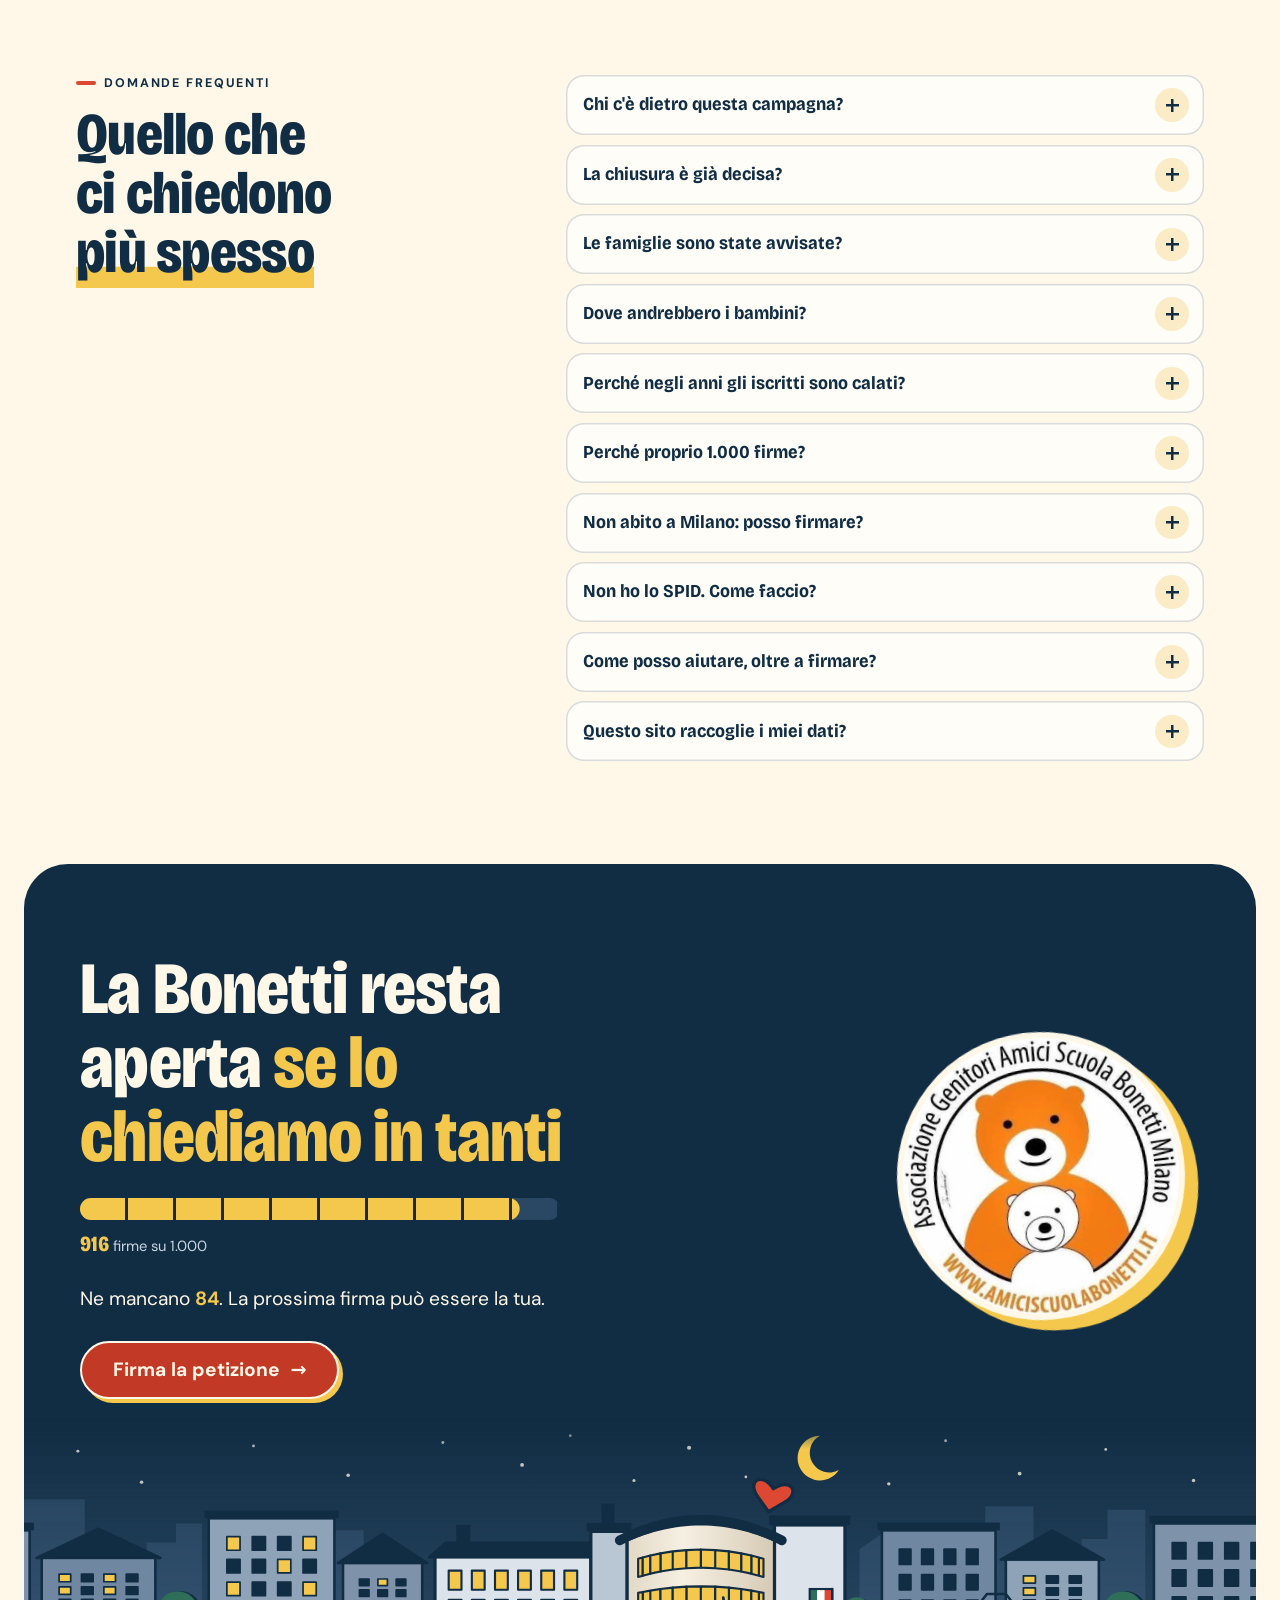
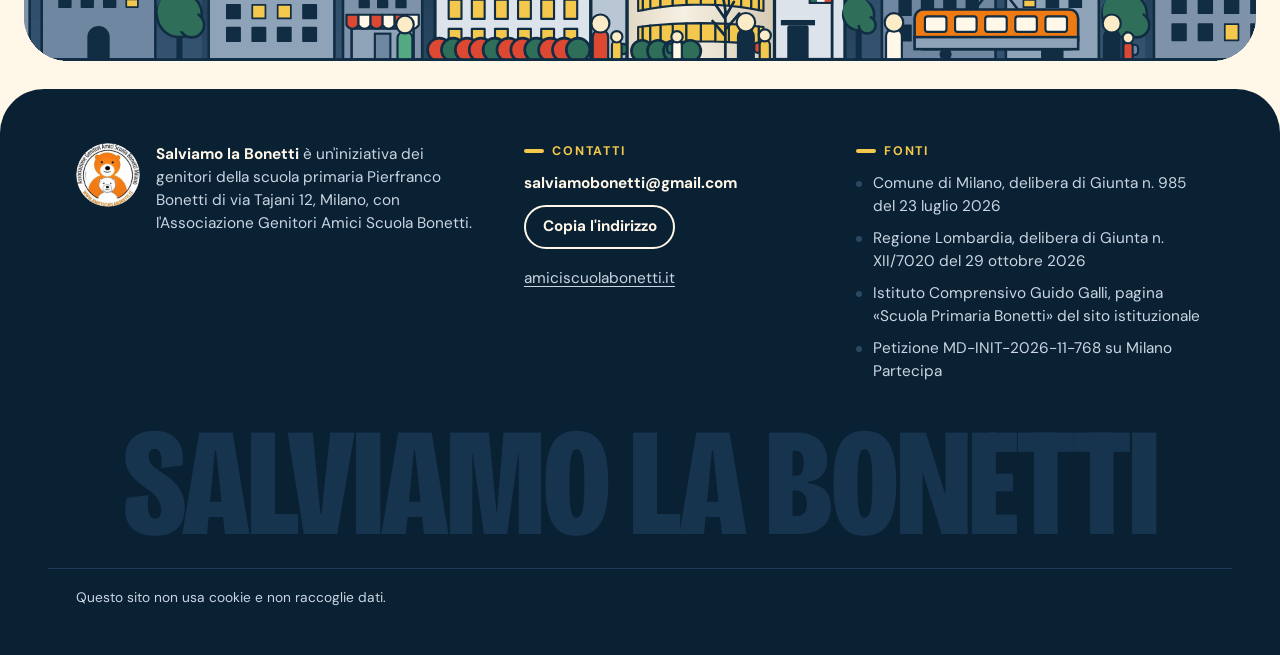
==== commit 136a552b: "Aggiorna il contatore delle firme" ====
--- a/index.html
+++ b/index.html
@@ -32,7 +32,7 @@
   il resto della pagina si aggiorna da solo.
 -->
 <div id="campagna" hidden
-     data-firme="915" data-obiettivo="1000" data-aggiornato="28 novembre 2026"
+     data-firme="916" data-obiettivo="1000" data-aggiornato="28 novembre 2026"
      data-scadenza="2027-03-11" data-apertura="2026-11-11"
      data-sito="https://salviamobonetti.it/"></div>
 
@@ -95,13 +95,13 @@
       <p class="meter__eyebrow">Obiettivo 1.000 firme</p>
       <div class="ring">
         <svg viewBox="0 0 240 240" role="img" aria-labelledby="ring-t">
-          <title id="ring-t">915 firme raccolte su 1.000</title>
+          <title id="ring-t">916 firme raccolte su 1.000</title>
           <defs>
             <linearGradient id="anello-oro" x1="0" y1="0" x2="1" y2="1"><stop offset="0" stop-color="#FFE27A"/><stop offset=".5" stop-color="#F4C84C"/><stop offset="1" stop-color="#F2A531"/></linearGradient>
             <pattern id="anello-retino" width="8" height="8" patternUnits="userSpaceOnUse" patternTransform="rotate(45)"><rect width="8" height="8" fill="#2A4863"/><rect width="2.6" height="8" fill="#3A5A78"/></pattern>
           </defs>
           <circle class="ring__track" cx="120" cy="120" r="104" style="stroke:url(#anello-retino) #2A4863"/>
-          <circle class="ring__bar" cx="120" cy="120" r="104" stroke-dasharray="653.45" stroke-dashoffset="55.54" transform="rotate(-90 120 120)" style="stroke:url(#anello-oro) #F4C84C"/>
+          <circle class="ring__bar" cx="120" cy="120" r="104" stroke-dasharray="653.45" stroke-dashoffset="54.89" transform="rotate(-90 120 120)" style="stroke:url(#anello-oro) #F4C84C"/>
           <circle class="ring__luce" cx="120" cy="120" r="104" transform="rotate(-90 120 120)"/>
           <circle class="ring__gaps" cx="120" cy="120" r="104" stroke-dasharray="3.4 61.945" transform="rotate(-90.94 120 120)"/>
           <g class="ring__meta" aria-hidden="true"><path d="M120 11V-15"/><path class="ring__bandiera" d="M121.5-15h19l-5.5 6.5 5.5 6.5h-19z"/></g>
@@ -109,11 +109,11 @@
           <g class="ring__tip"><circle class="ring__halo" cx="120" cy="16" r="9"/><circle class="ring__cap" cx="120" cy="16" r="9"/><circle class="ring__dot" cx="120" cy="16" r="4.4"/></g>
         </svg>
         <div class="ring__num">
-          <strong class="js-firme">915</strong>
+          <strong class="js-firme">916</strong>
           <span>firme su <span class="js-obiettivo">1.000</span></span>
         </div>
       </div>
-      <p class="meter__left js-frase-contatore">Ne mancano <strong class="js-mancano">85</strong></p>
+      <p class="meter__left js-frase-contatore">Ne mancano <strong class="js-mancano">84</strong></p>
       <p class="meter__date">Dato del <span class="js-aggiornato">28 novembre 2026</span>. <span class="meter__s">Si firma fino all'11 marzo 2027.</span></p>
     </aside>
 
@@ -165,13 +165,13 @@
 <section class="band band--navy panel record" id="risultato">
   <div class="wrap">
     <p class="eyebrow">Il risultato fin qui</p>
-    <h2><span class="js-firme">915</span> firme in <span class="hl"><span class="js-giorni">17</span> giorni</span></h2>
+    <h2><span class="js-firme">916</span> firme in <span class="hl"><span class="js-giorni">17</span> giorni</span></h2>
     <ul class="record__numeri">
-      <li><strong data-conta class="js-firme">915</strong><span>firme raccolte</span></li>
+      <li><strong data-conta class="js-firme">916</strong><span>firme raccolte</span></li>
       <li><strong data-conta class="js-giorni">17</strong><span>giorni dall'apertura</span></li>
       <li><strong data-conta class="js-media">54</strong><span>firme al giorno, in media</span></li>
     </ul>
-    <p class="record__testo">La Bonetti non è soltanto un edificio scolastico: è un patrimonio educativo e sociale che la comunità è determinata a difendere. <span class="js-frase-record">Ne mancano <strong class="js-mancano">85</strong> per arrivare a 1.000: ogni firma conta.</span></p>
+    <p class="record__testo">La Bonetti non è soltanto un edificio scolastico: è un patrimonio educativo e sociale che la comunità è determinata a difendere. <span class="js-frase-record">Ne mancano <strong class="js-mancano">84</strong> per arrivare a 1.000: ogni firma conta.</span></p>
     <a class="btn" href="https://partecipazione.comune.milano.it/initiatives/i-768" target="_blank" rel="noopener">Firma la petizione <span aria-hidden="true">→</span></a>
     <p class="record__fonte">Dati di Milano Partecipa, il portale del Comune di Milano: petizione aperta l'11 novembre 2026. Dato del <span class="js-aggiornato">28 novembre 2026</span>.</p>
   </div>
@@ -632,9 +632,9 @@
       <h2>La Bonetti resta aperta <span class="hl">se lo chiediamo in tanti</span></h2>
       <div class="goal" aria-hidden="true">
         <div class="goal__bar"><i></i></div>
-        <p><strong class="js-firme">915</strong> firme su <span class="js-obiettivo">1.000</span></p>
-      </div>
-      <p class="js-frase-finale">Ne mancano <strong class="js-mancano">85</strong>. La prossima firma può essere la tua.</p>
+        <p><strong class="js-firme">916</strong> firme su <span class="js-obiettivo">1.000</span></p>
+      </div>
+      <p class="js-frase-finale">Ne mancano <strong class="js-mancano">84</strong>. La prossima firma può essere la tua.</p>
       <a class="btn btn--big" href="https://partecipazione.comune.milano.it/initiatives/i-768" target="_blank" rel="noopener">Firma la petizione <span aria-hidden="true">→</span></a>
     </div>
     <img class="final__bear" src="assets/img/logo.webp" width="300" height="300" alt="">
@@ -682,7 +682,7 @@
 
 <div class="dock" id="dock" aria-hidden="true">
   <svg class="dock__ring" viewBox="0 0 40 40" aria-hidden="true"><circle cx="20" cy="20" r="16"/><circle class="js-arco" cx="20" cy="20" r="16" pathLength="100" stroke-dasharray="0 100" transform="rotate(-90 20 20)"/></svg>
-  <p><strong class="js-firme">915</strong> firme su <span class="js-obiettivo">1.000</span></p>
+  <p><strong class="js-firme">916</strong> firme su <span class="js-obiettivo">1.000</span></p>
   <a class="btn btn--small" href="https://partecipazione.comune.milano.it/initiatives/i-768" target="_blank" rel="noopener" tabindex="-1">Firma ora <span aria-hidden="true">→</span></a>
   <!-- Le sezioni, a portata di pollice: stesse voci del menu in alto -->
   <details class="dock__menu" id="menu-basso">
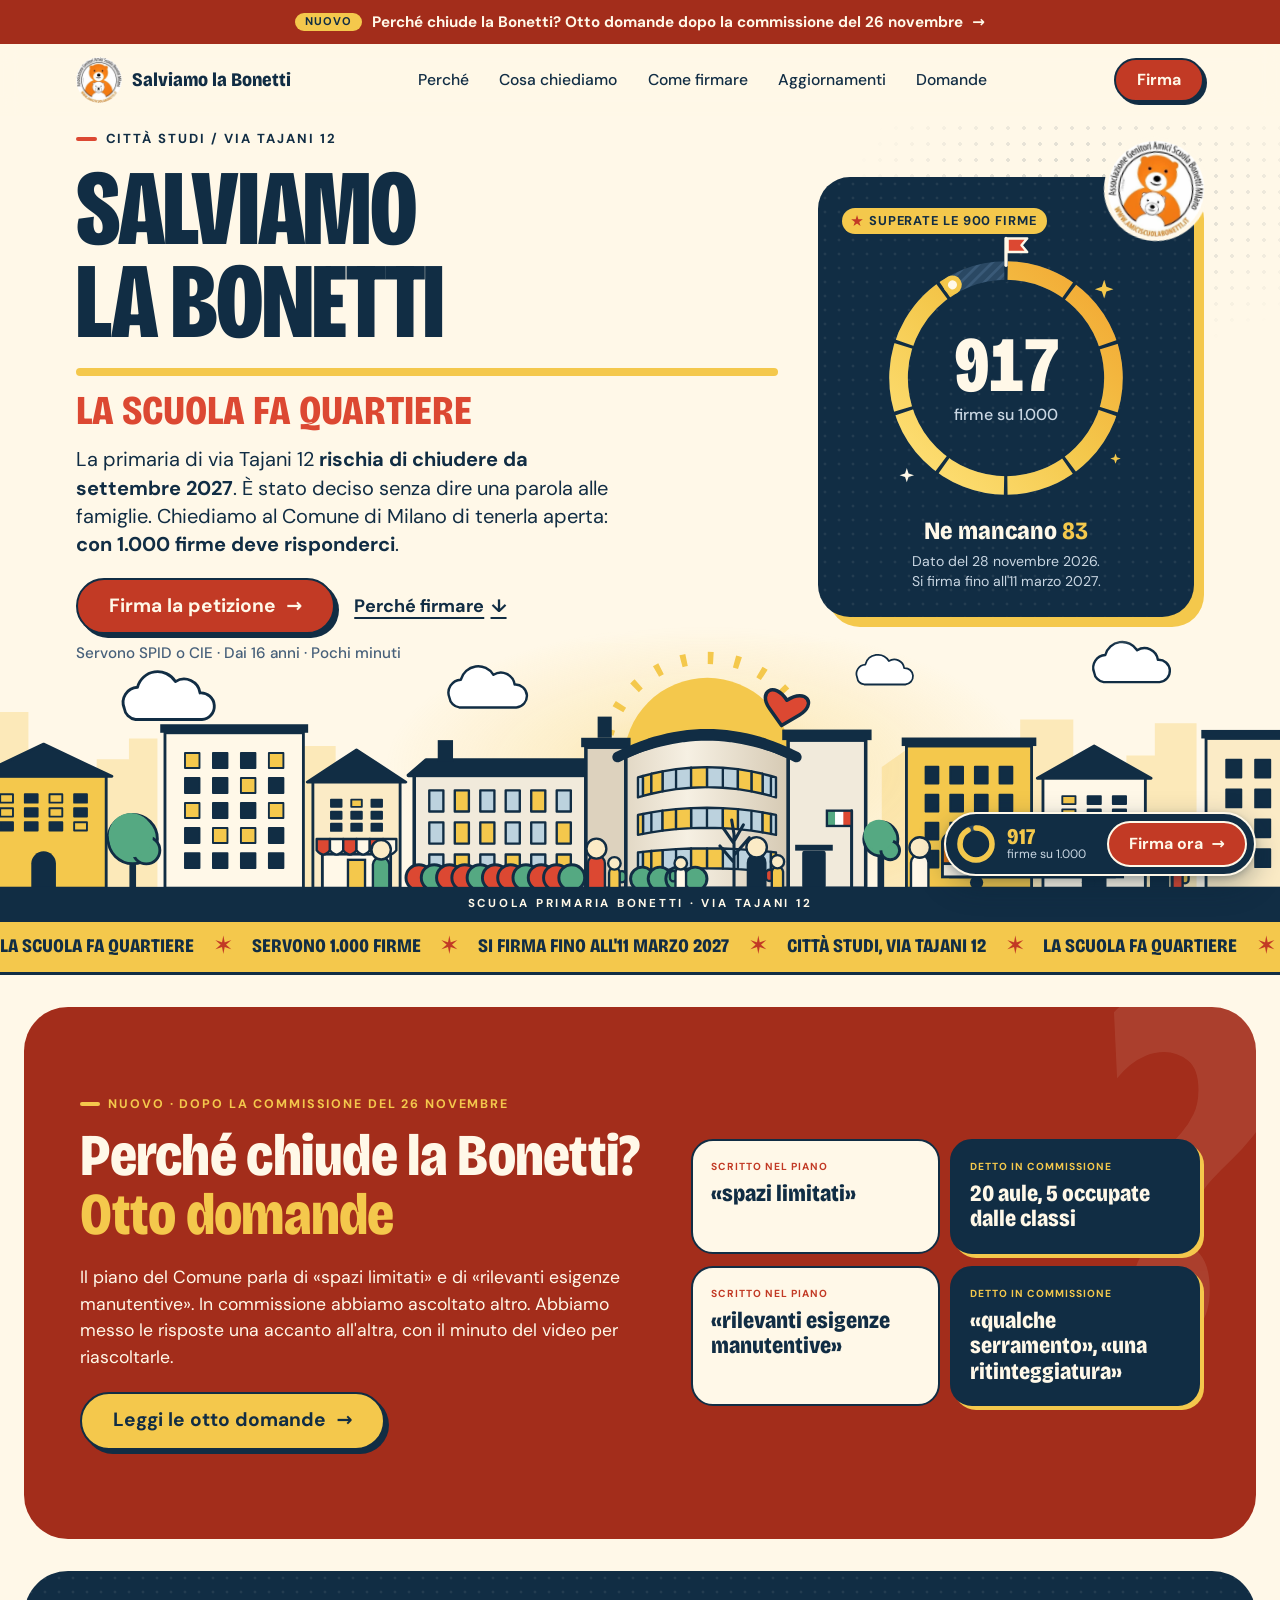
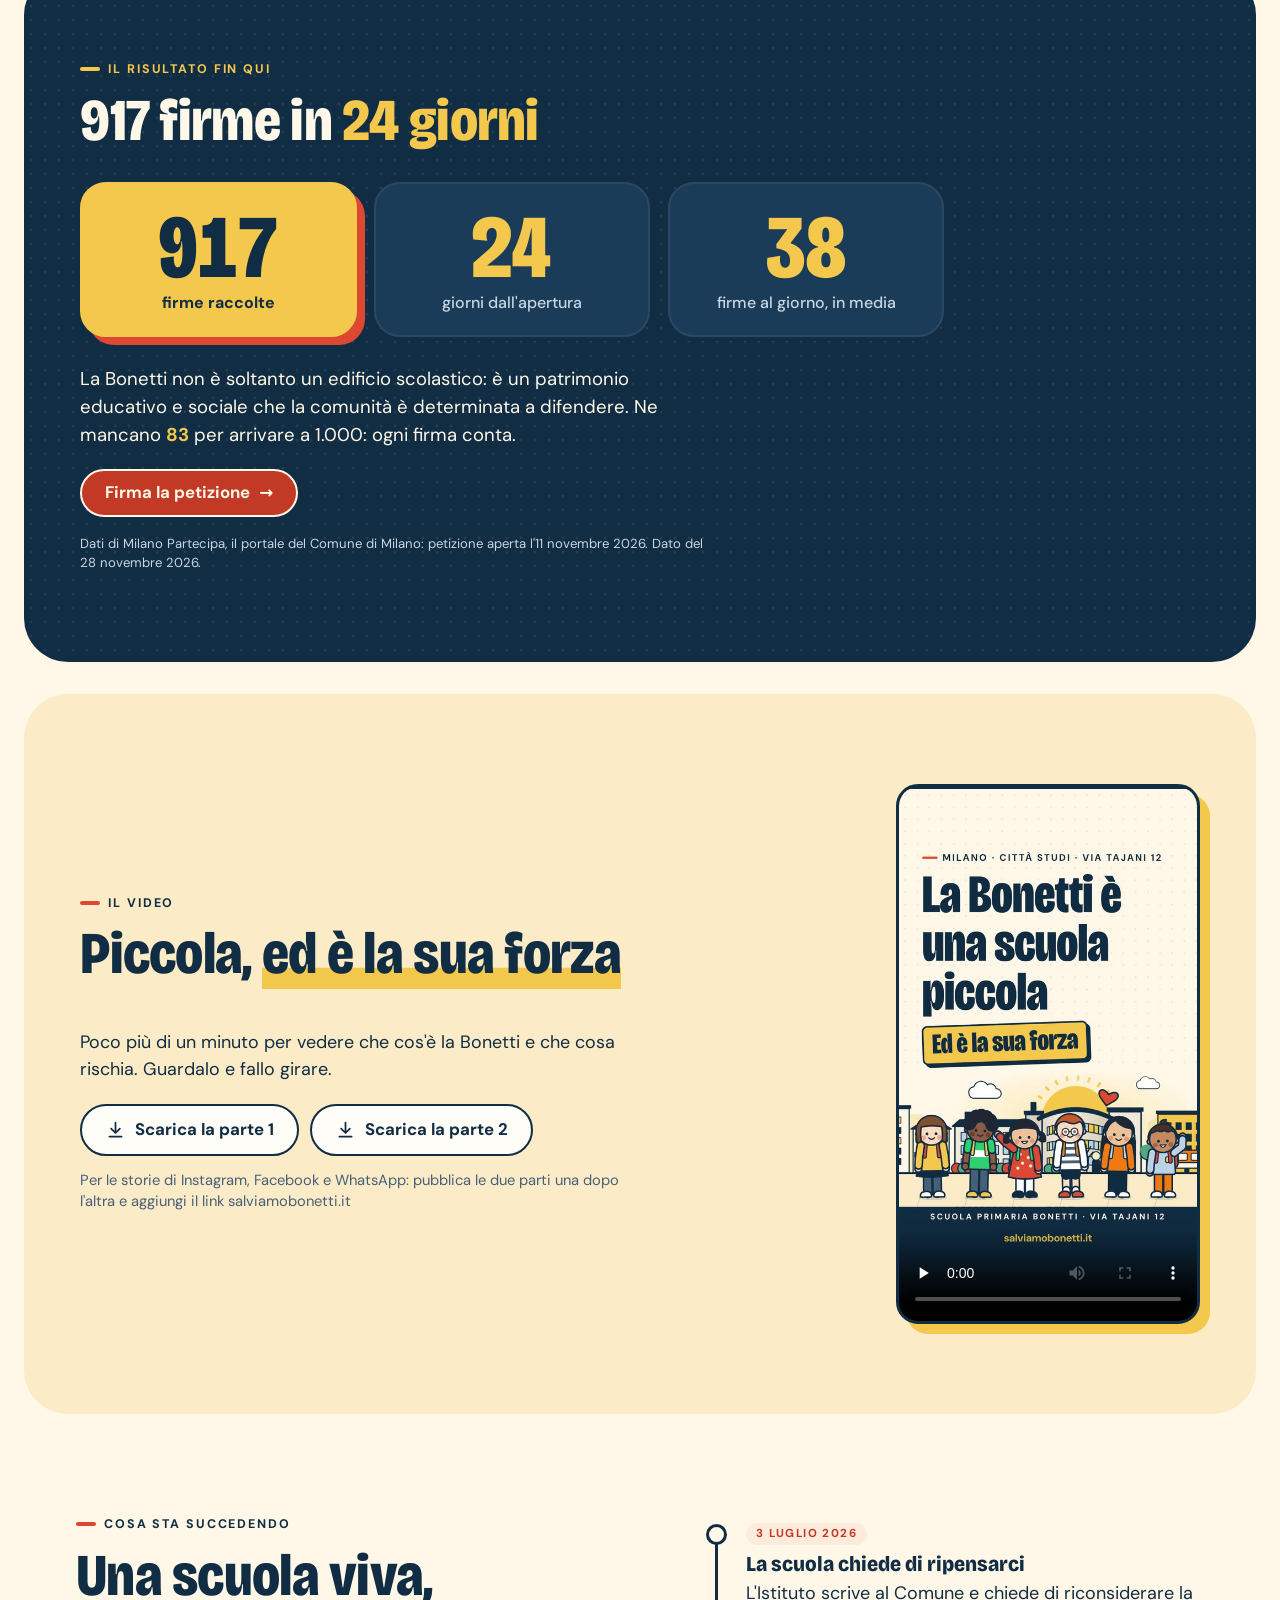
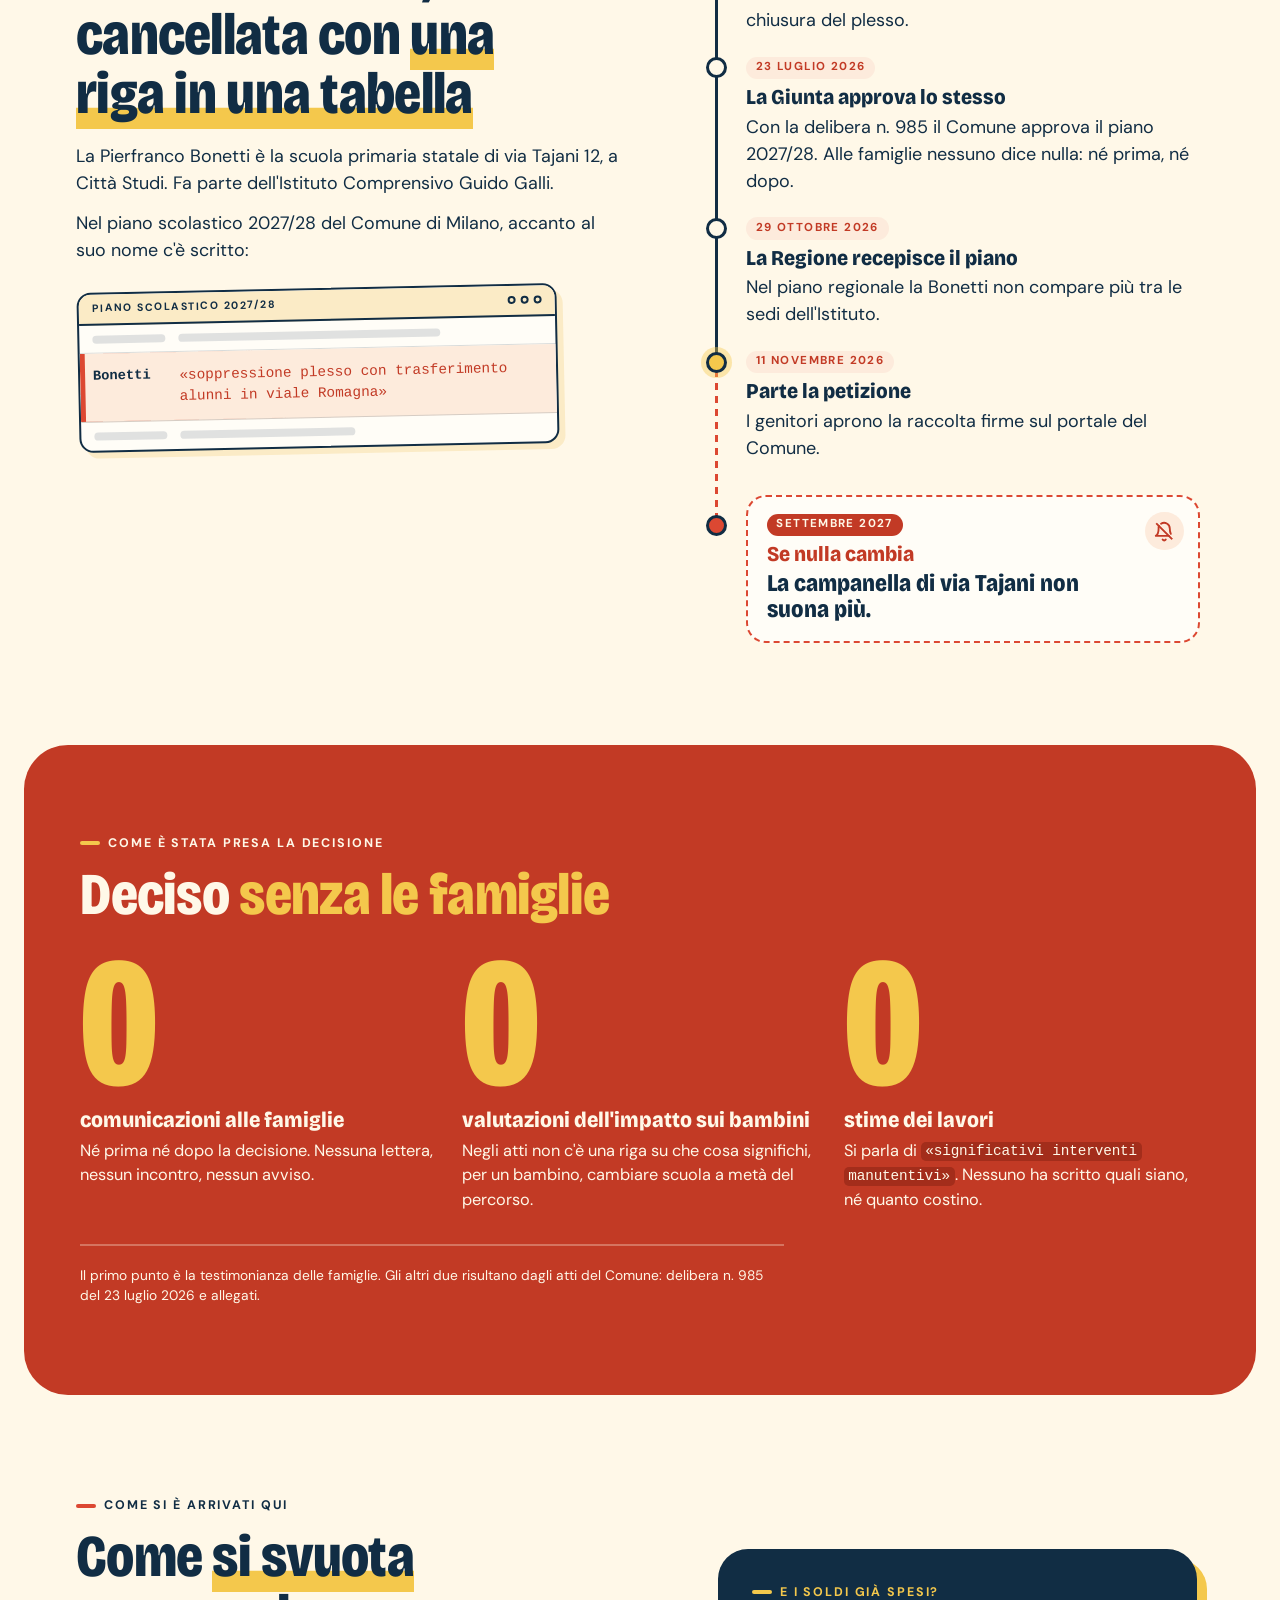
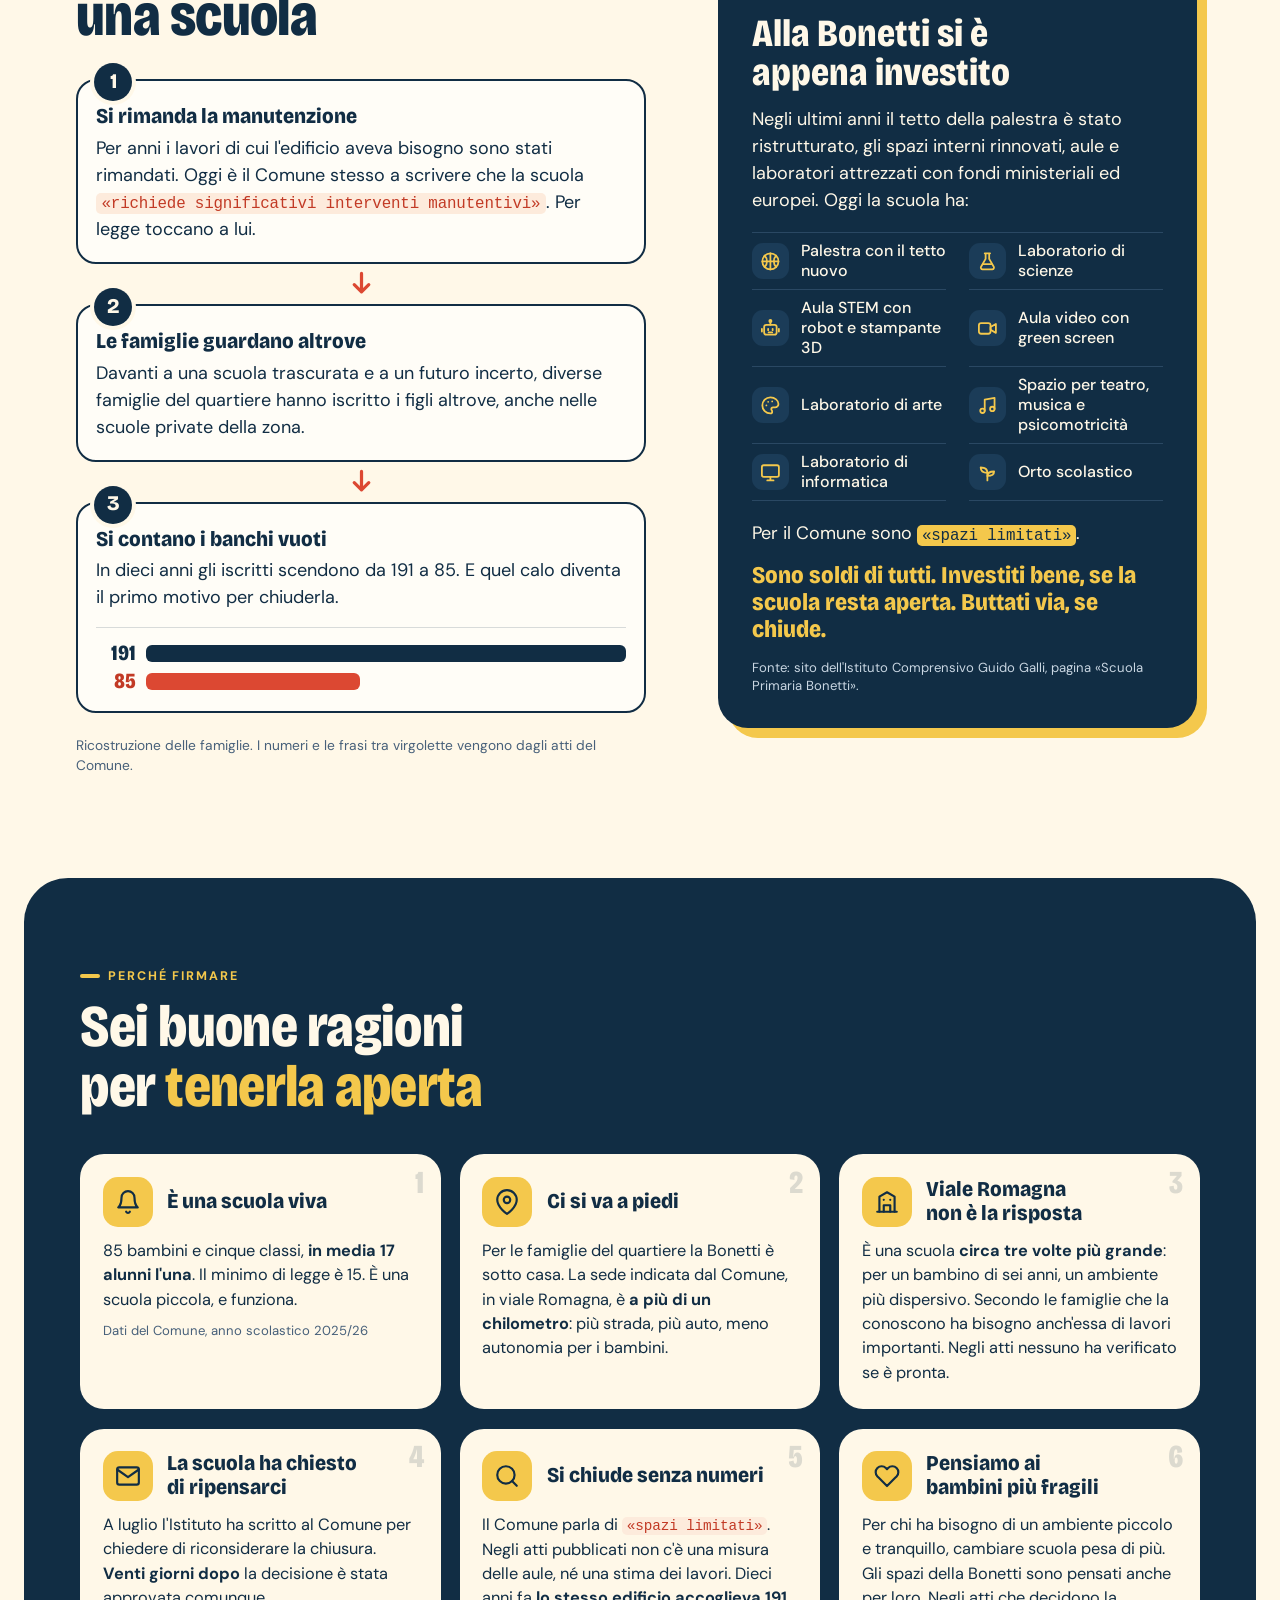
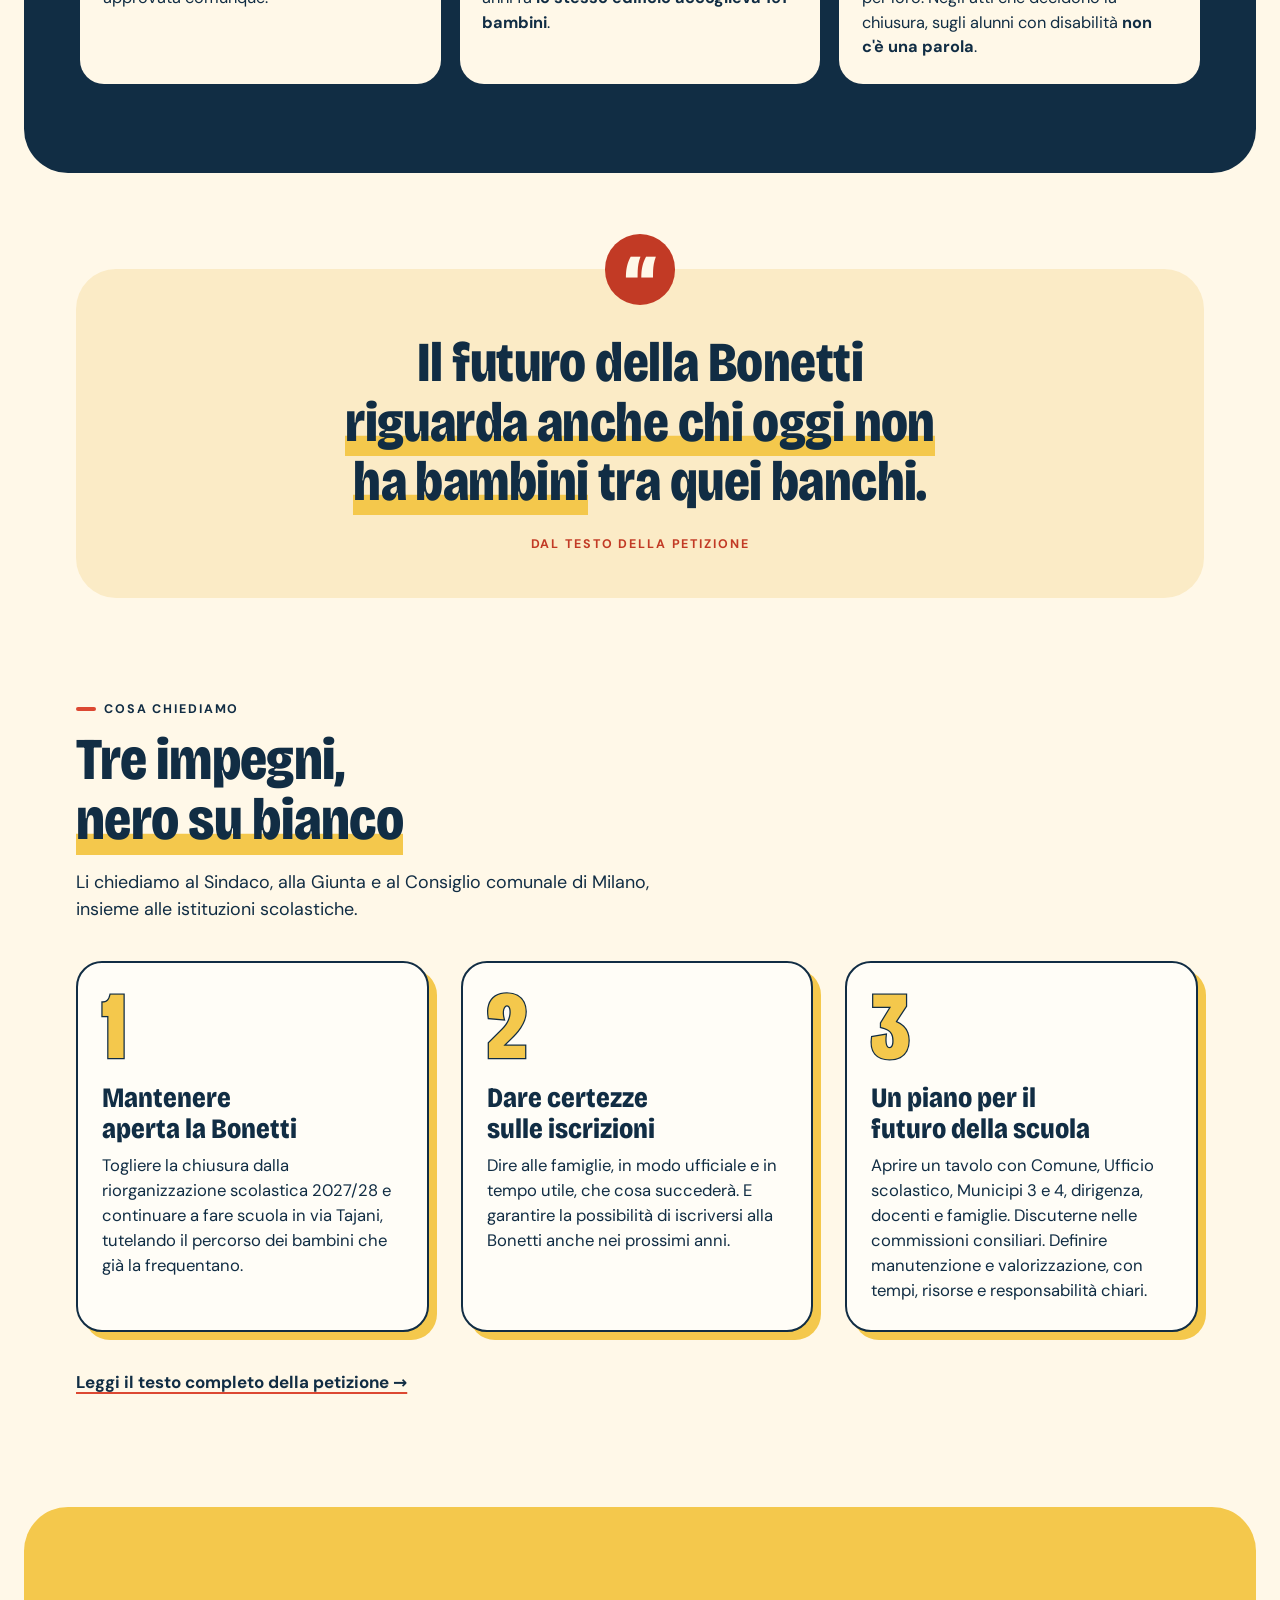
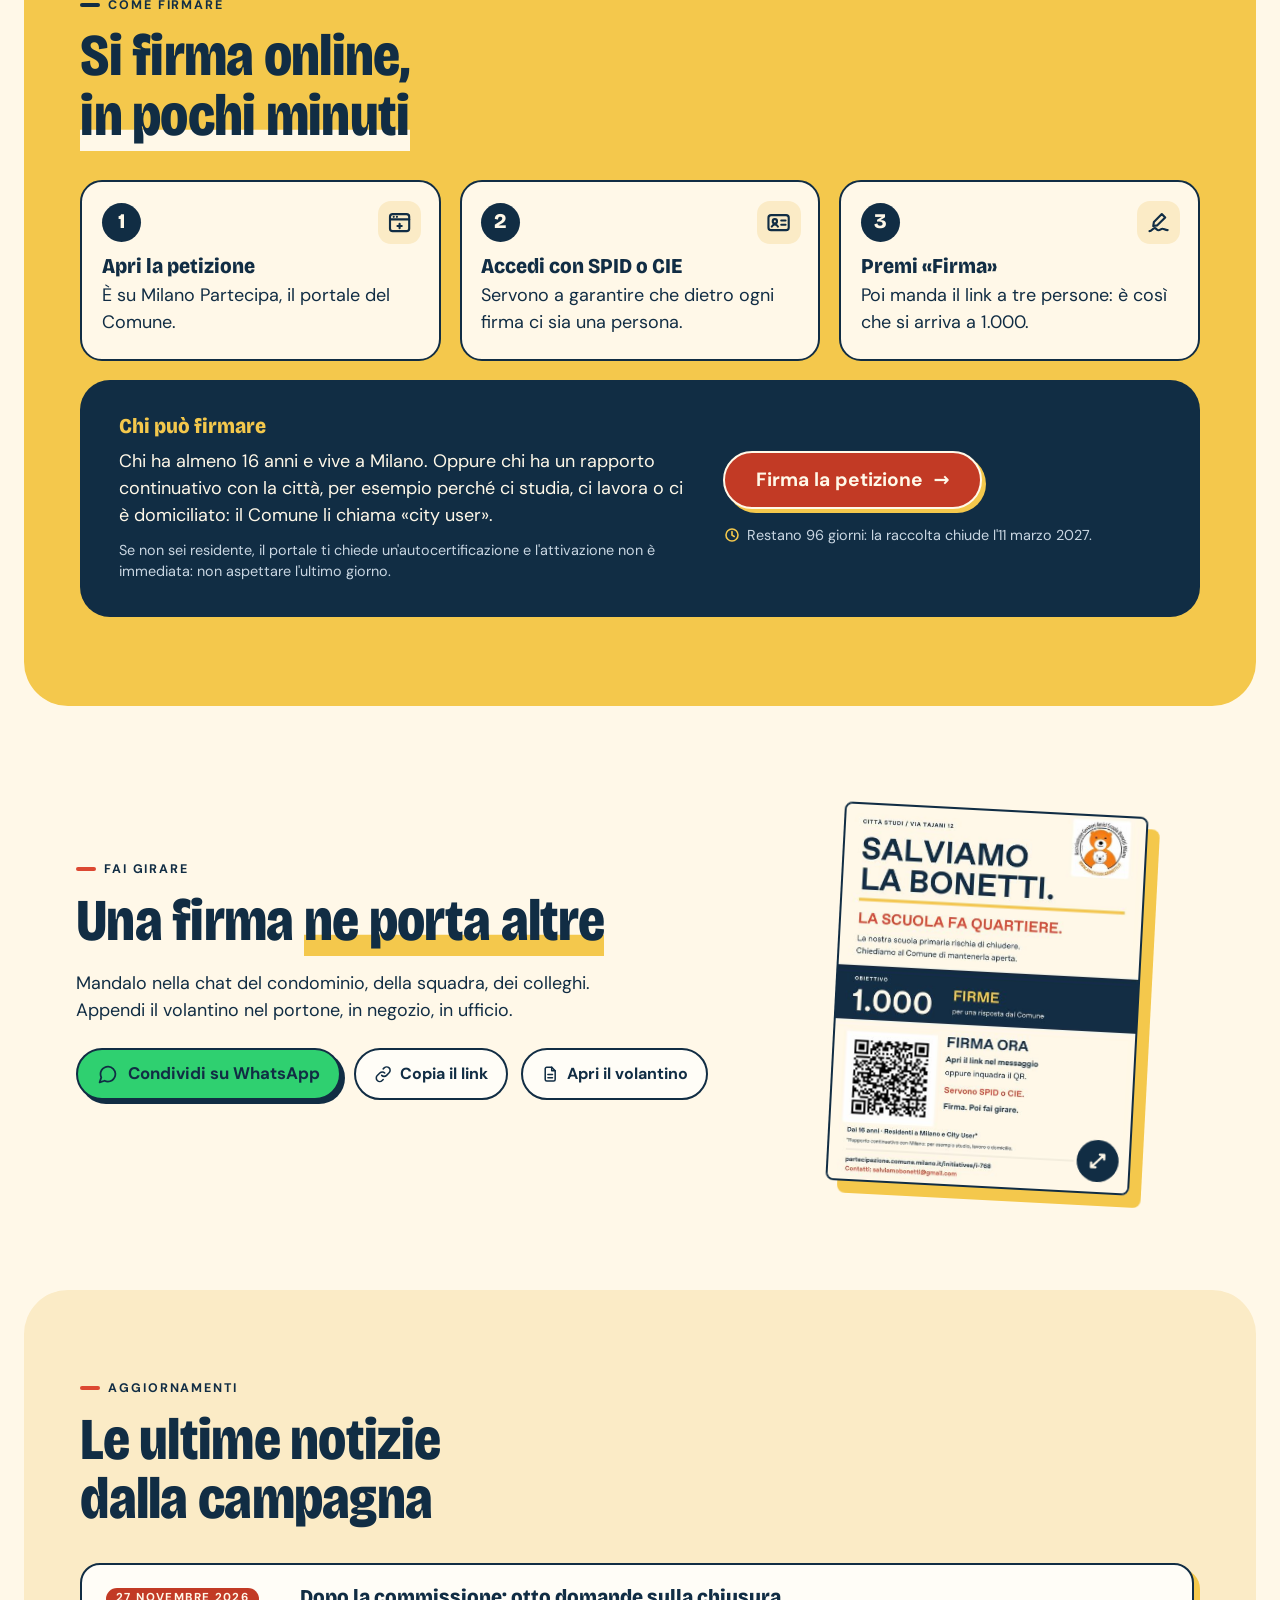
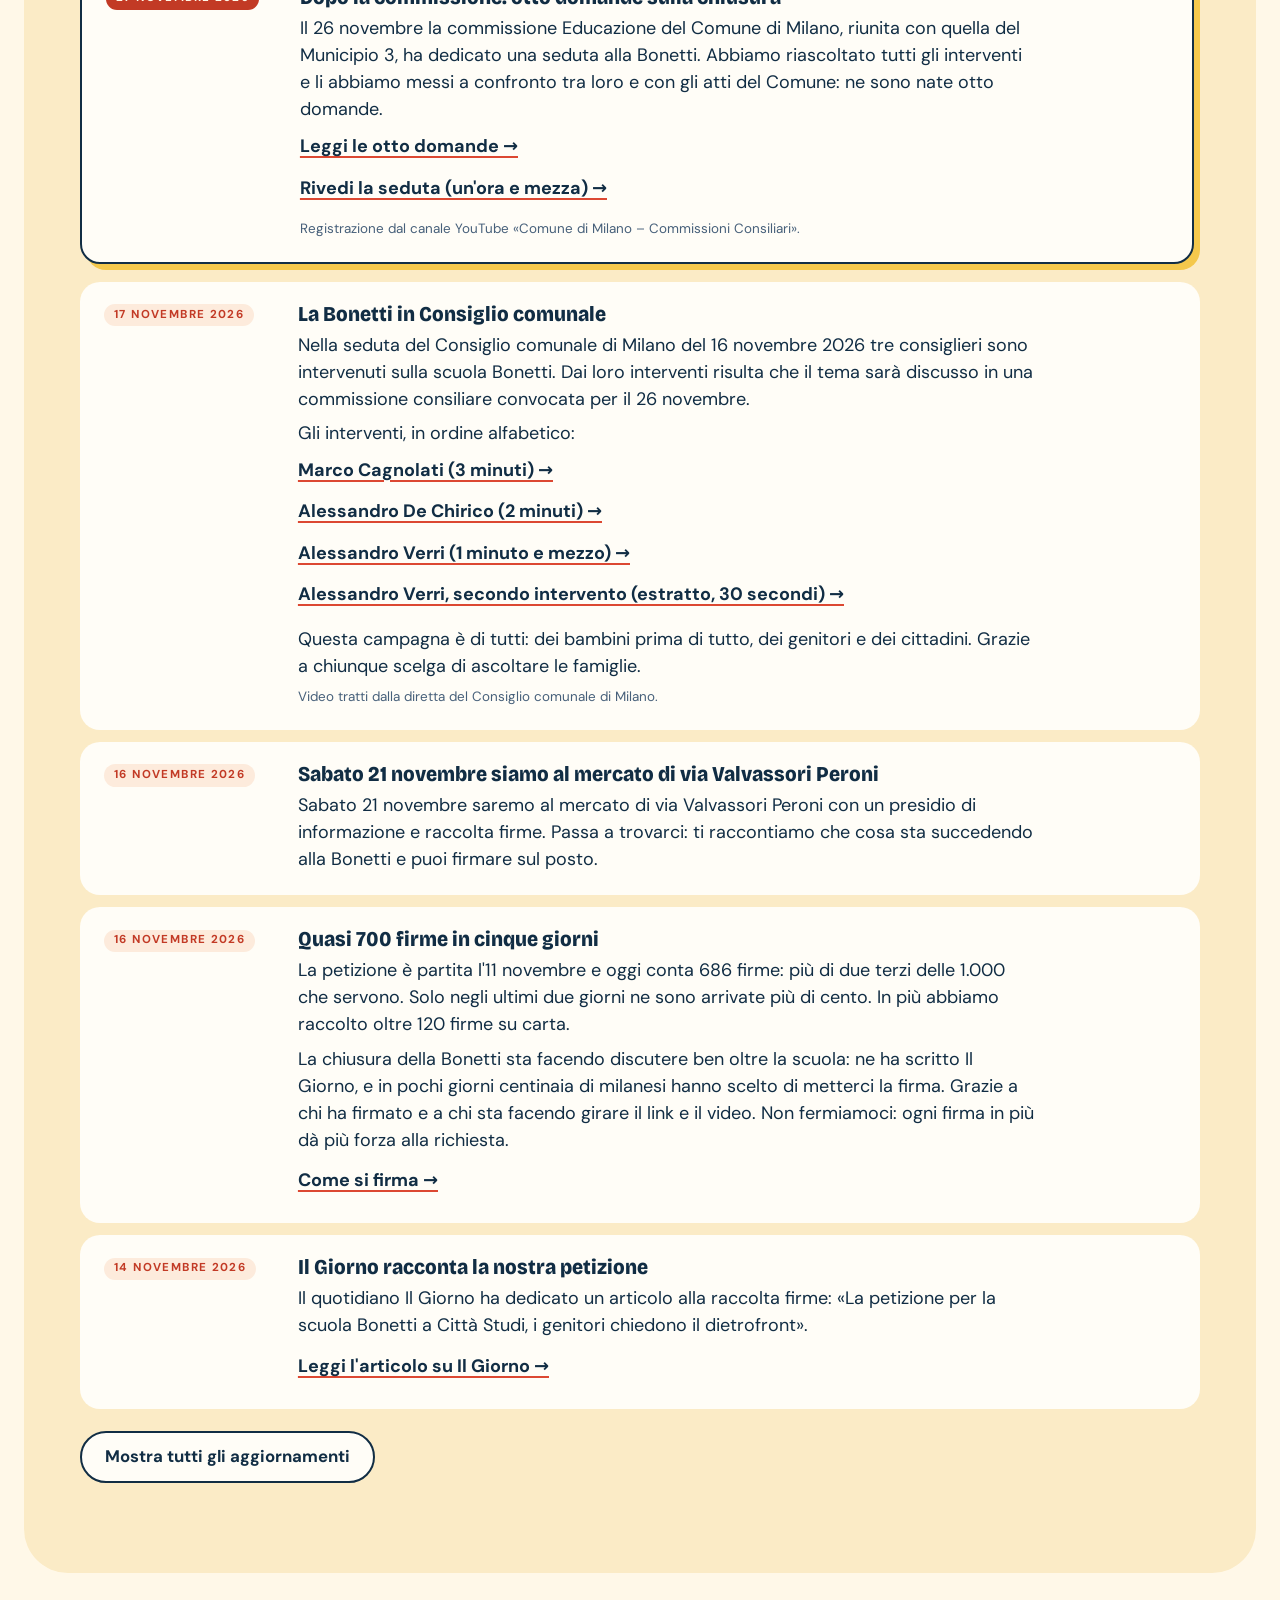
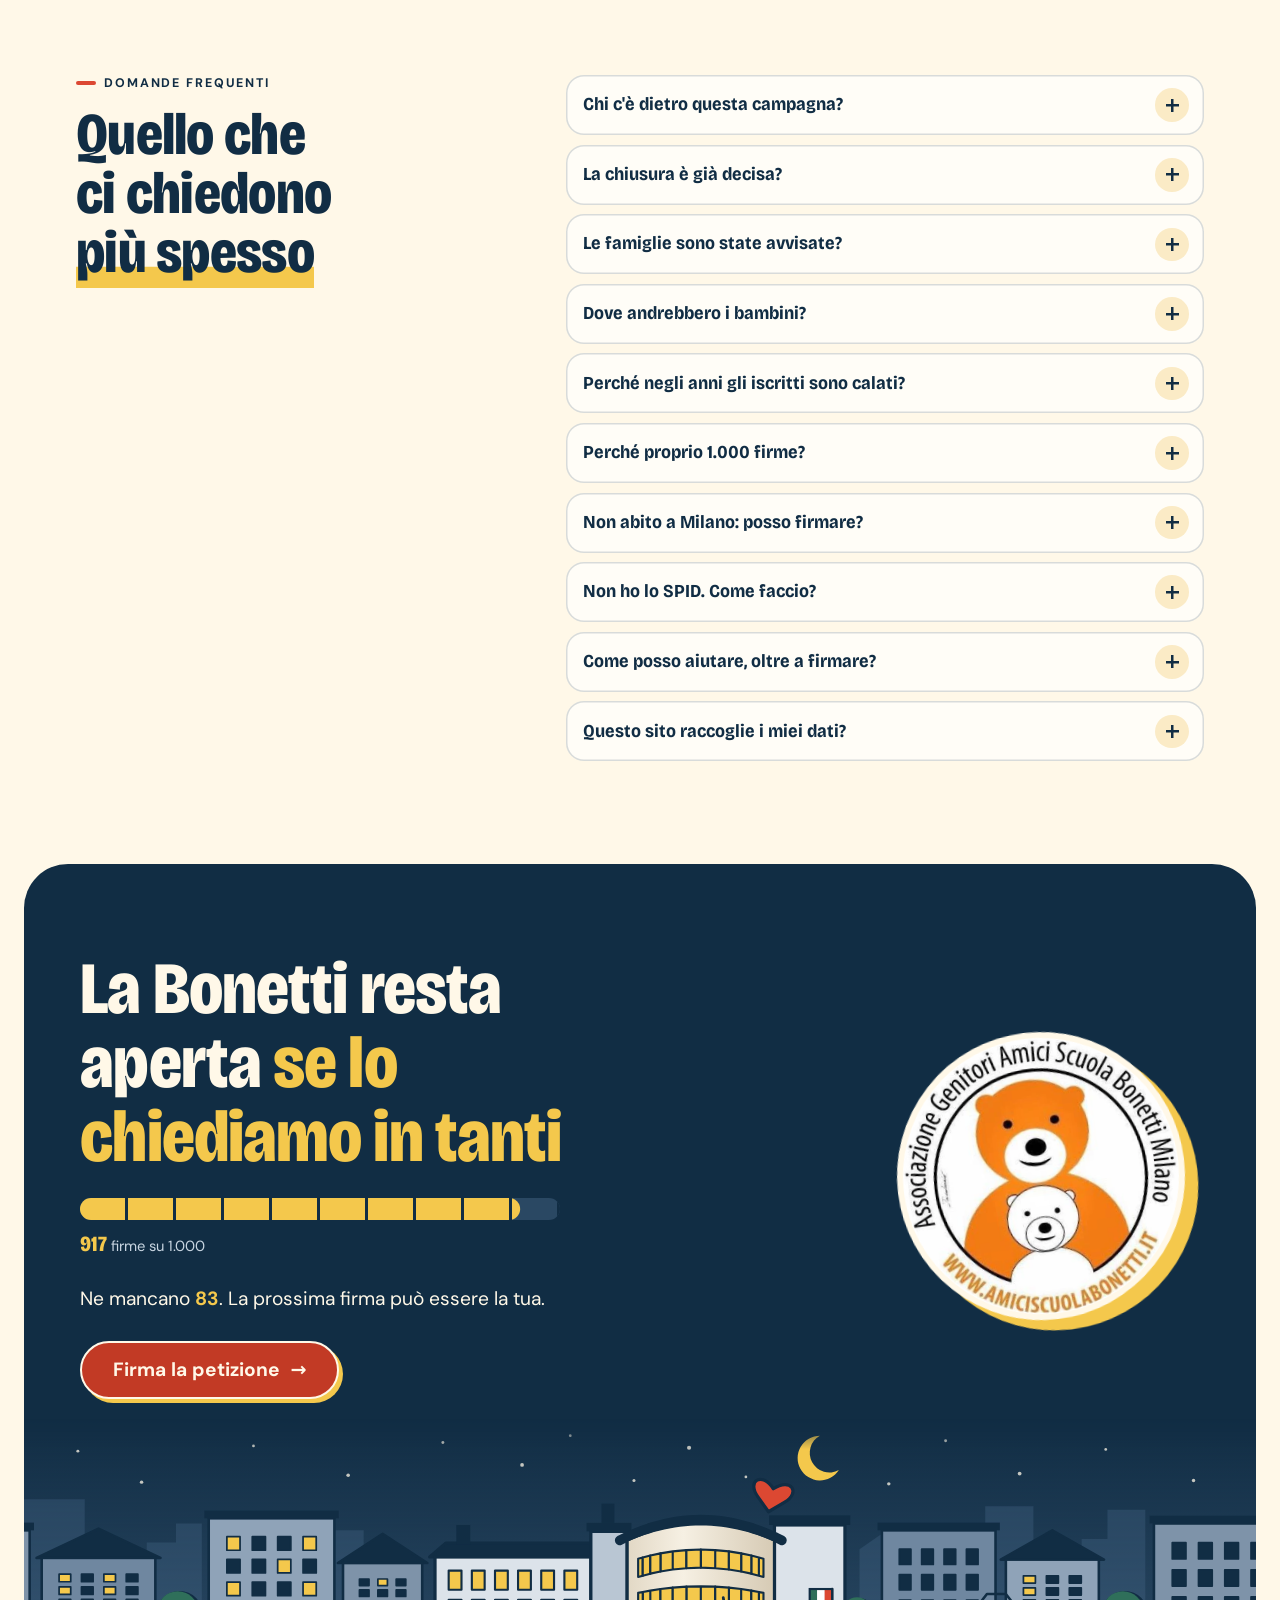
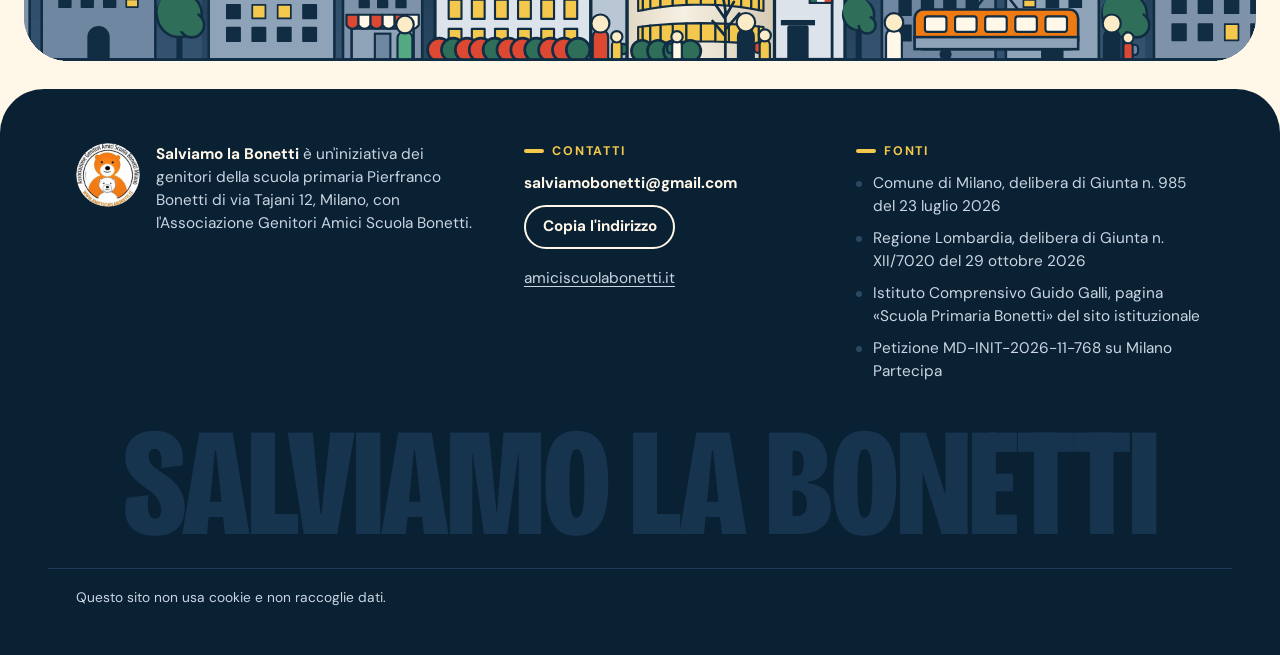
==== commit e05d7cb4: "Aggiorna il contatore delle firme" ====
--- a/index.html
+++ b/index.html
@@ -32,7 +32,7 @@
   il resto della pagina si aggiorna da solo.
 -->
 <div id="campagna" hidden
-     data-firme="916" data-obiettivo="1000" data-aggiornato="28 novembre 2026"
+     data-firme="917" data-obiettivo="1000" data-aggiornato="28 novembre 2026"
      data-scadenza="2027-03-11" data-apertura="2026-11-11"
      data-sito="https://salviamobonetti.it/"></div>
 
@@ -95,13 +95,13 @@
       <p class="meter__eyebrow">Obiettivo 1.000 firme</p>
       <div class="ring">
         <svg viewBox="0 0 240 240" role="img" aria-labelledby="ring-t">
-          <title id="ring-t">916 firme raccolte su 1.000</title>
+          <title id="ring-t">917 firme raccolte su 1.000</title>
           <defs>
             <linearGradient id="anello-oro" x1="0" y1="0" x2="1" y2="1"><stop offset="0" stop-color="#FFE27A"/><stop offset=".5" stop-color="#F4C84C"/><stop offset="1" stop-color="#F2A531"/></linearGradient>
             <pattern id="anello-retino" width="8" height="8" patternUnits="userSpaceOnUse" patternTransform="rotate(45)"><rect width="8" height="8" fill="#2A4863"/><rect width="2.6" height="8" fill="#3A5A78"/></pattern>
           </defs>
           <circle class="ring__track" cx="120" cy="120" r="104" style="stroke:url(#anello-retino) #2A4863"/>
-          <circle class="ring__bar" cx="120" cy="120" r="104" stroke-dasharray="653.45" stroke-dashoffset="54.89" transform="rotate(-90 120 120)" style="stroke:url(#anello-oro) #F4C84C"/>
+          <circle class="ring__bar" cx="120" cy="120" r="104" stroke-dasharray="653.45" stroke-dashoffset="54.24" transform="rotate(-90 120 120)" style="stroke:url(#anello-oro) #F4C84C"/>
           <circle class="ring__luce" cx="120" cy="120" r="104" transform="rotate(-90 120 120)"/>
           <circle class="ring__gaps" cx="120" cy="120" r="104" stroke-dasharray="3.4 61.945" transform="rotate(-90.94 120 120)"/>
           <g class="ring__meta" aria-hidden="true"><path d="M120 11V-15"/><path class="ring__bandiera" d="M121.5-15h19l-5.5 6.5 5.5 6.5h-19z"/></g>
@@ -109,11 +109,11 @@
           <g class="ring__tip"><circle class="ring__halo" cx="120" cy="16" r="9"/><circle class="ring__cap" cx="120" cy="16" r="9"/><circle class="ring__dot" cx="120" cy="16" r="4.4"/></g>
         </svg>
         <div class="ring__num">
-          <strong class="js-firme">916</strong>
+          <strong class="js-firme">917</strong>
           <span>firme su <span class="js-obiettivo">1.000</span></span>
         </div>
       </div>
-      <p class="meter__left js-frase-contatore">Ne mancano <strong class="js-mancano">84</strong></p>
+      <p class="meter__left js-frase-contatore">Ne mancano <strong class="js-mancano">83</strong></p>
       <p class="meter__date">Dato del <span class="js-aggiornato">28 novembre 2026</span>. <span class="meter__s">Si firma fino all'11 marzo 2027.</span></p>
     </aside>
 
@@ -165,13 +165,13 @@
 <section class="band band--navy panel record" id="risultato">
   <div class="wrap">
     <p class="eyebrow">Il risultato fin qui</p>
-    <h2><span class="js-firme">916</span> firme in <span class="hl"><span class="js-giorni">17</span> giorni</span></h2>
+    <h2><span class="js-firme">917</span> firme in <span class="hl"><span class="js-giorni">17</span> giorni</span></h2>
     <ul class="record__numeri">
-      <li><strong data-conta class="js-firme">916</strong><span>firme raccolte</span></li>
+      <li><strong data-conta class="js-firme">917</strong><span>firme raccolte</span></li>
       <li><strong data-conta class="js-giorni">17</strong><span>giorni dall'apertura</span></li>
       <li><strong data-conta class="js-media">54</strong><span>firme al giorno, in media</span></li>
     </ul>
-    <p class="record__testo">La Bonetti non è soltanto un edificio scolastico: è un patrimonio educativo e sociale che la comunità è determinata a difendere. <span class="js-frase-record">Ne mancano <strong class="js-mancano">84</strong> per arrivare a 1.000: ogni firma conta.</span></p>
+    <p class="record__testo">La Bonetti non è soltanto un edificio scolastico: è un patrimonio educativo e sociale che la comunità è determinata a difendere. <span class="js-frase-record">Ne mancano <strong class="js-mancano">83</strong> per arrivare a 1.000: ogni firma conta.</span></p>
     <a class="btn" href="https://partecipazione.comune.milano.it/initiatives/i-768" target="_blank" rel="noopener">Firma la petizione <span aria-hidden="true">→</span></a>
     <p class="record__fonte">Dati di Milano Partecipa, il portale del Comune di Milano: petizione aperta l'11 novembre 2026. Dato del <span class="js-aggiornato">28 novembre 2026</span>.</p>
   </div>
@@ -632,9 +632,9 @@
       <h2>La Bonetti resta aperta <span class="hl">se lo chiediamo in tanti</span></h2>
       <div class="goal" aria-hidden="true">
         <div class="goal__bar"><i></i></div>
-        <p><strong class="js-firme">916</strong> firme su <span class="js-obiettivo">1.000</span></p>
-      </div>
-      <p class="js-frase-finale">Ne mancano <strong class="js-mancano">84</strong>. La prossima firma può essere la tua.</p>
+        <p><strong class="js-firme">917</strong> firme su <span class="js-obiettivo">1.000</span></p>
+      </div>
+      <p class="js-frase-finale">Ne mancano <strong class="js-mancano">83</strong>. La prossima firma può essere la tua.</p>
       <a class="btn btn--big" href="https://partecipazione.comune.milano.it/initiatives/i-768" target="_blank" rel="noopener">Firma la petizione <span aria-hidden="true">→</span></a>
     </div>
     <img class="final__bear" src="assets/img/logo.webp" width="300" height="300" alt="">
@@ -682,7 +682,7 @@
 
 <div class="dock" id="dock" aria-hidden="true">
   <svg class="dock__ring" viewBox="0 0 40 40" aria-hidden="true"><circle cx="20" cy="20" r="16"/><circle class="js-arco" cx="20" cy="20" r="16" pathLength="100" stroke-dasharray="0 100" transform="rotate(-90 20 20)"/></svg>
-  <p><strong class="js-firme">916</strong> firme su <span class="js-obiettivo">1.000</span></p>
+  <p><strong class="js-firme">917</strong> firme su <span class="js-obiettivo">1.000</span></p>
   <a class="btn btn--small" href="https://partecipazione.comune.milano.it/initiatives/i-768" target="_blank" rel="noopener" tabindex="-1">Firma ora <span aria-hidden="true">→</span></a>
   <!-- Le sezioni, a portata di pollice: stesse voci del menu in alto -->
   <details class="dock__menu" id="menu-basso">
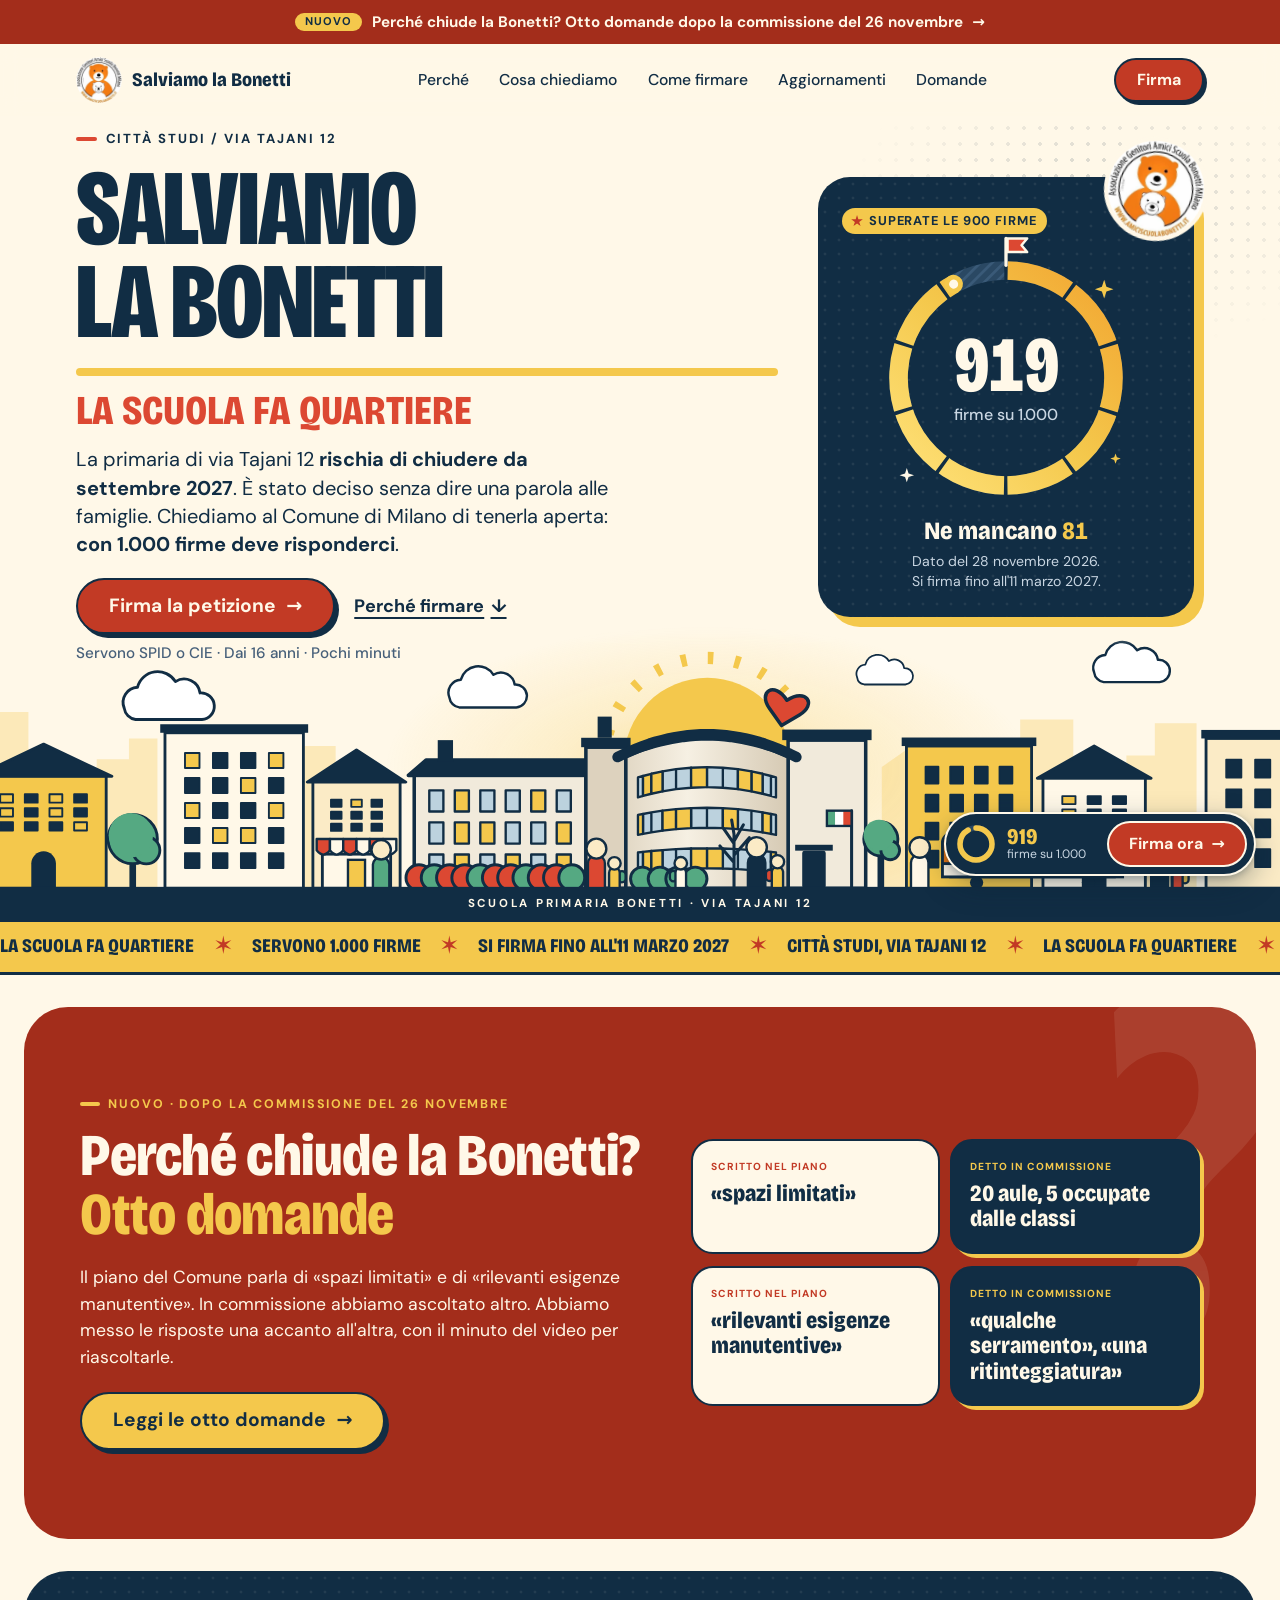
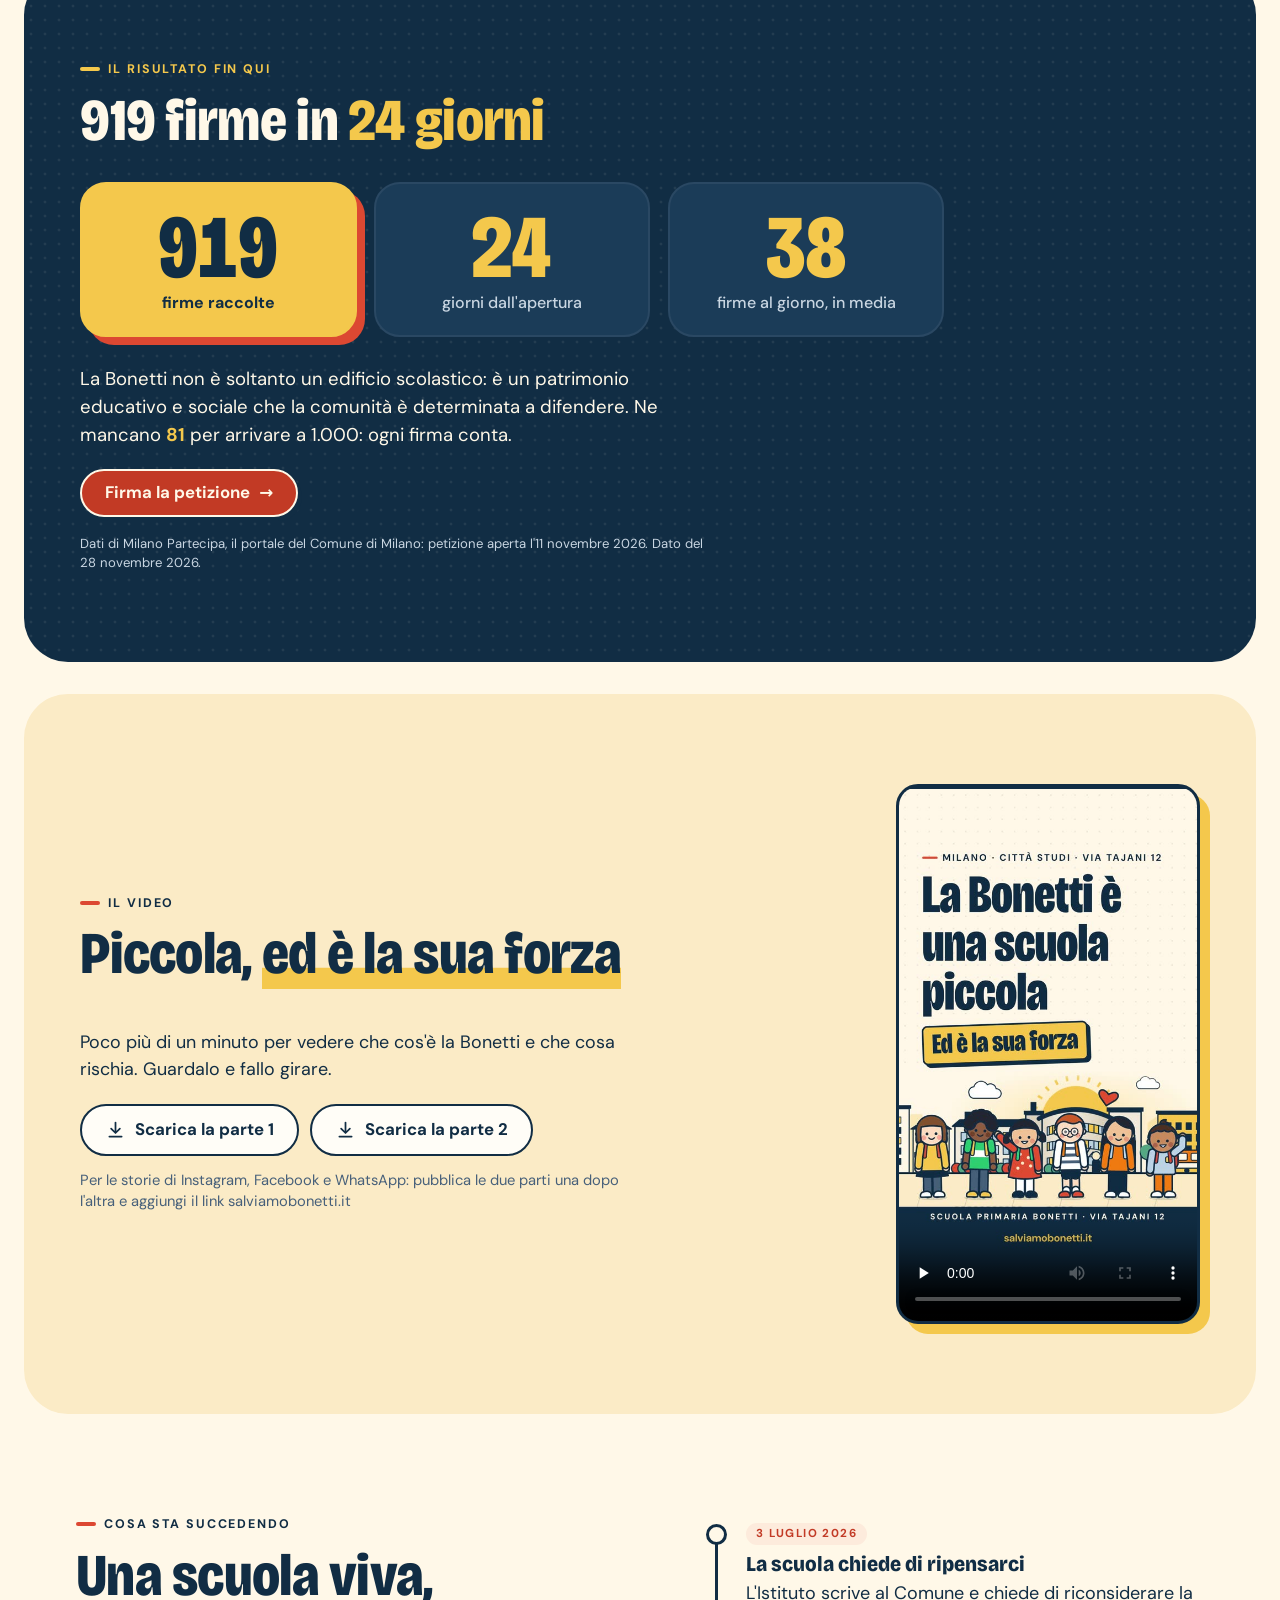
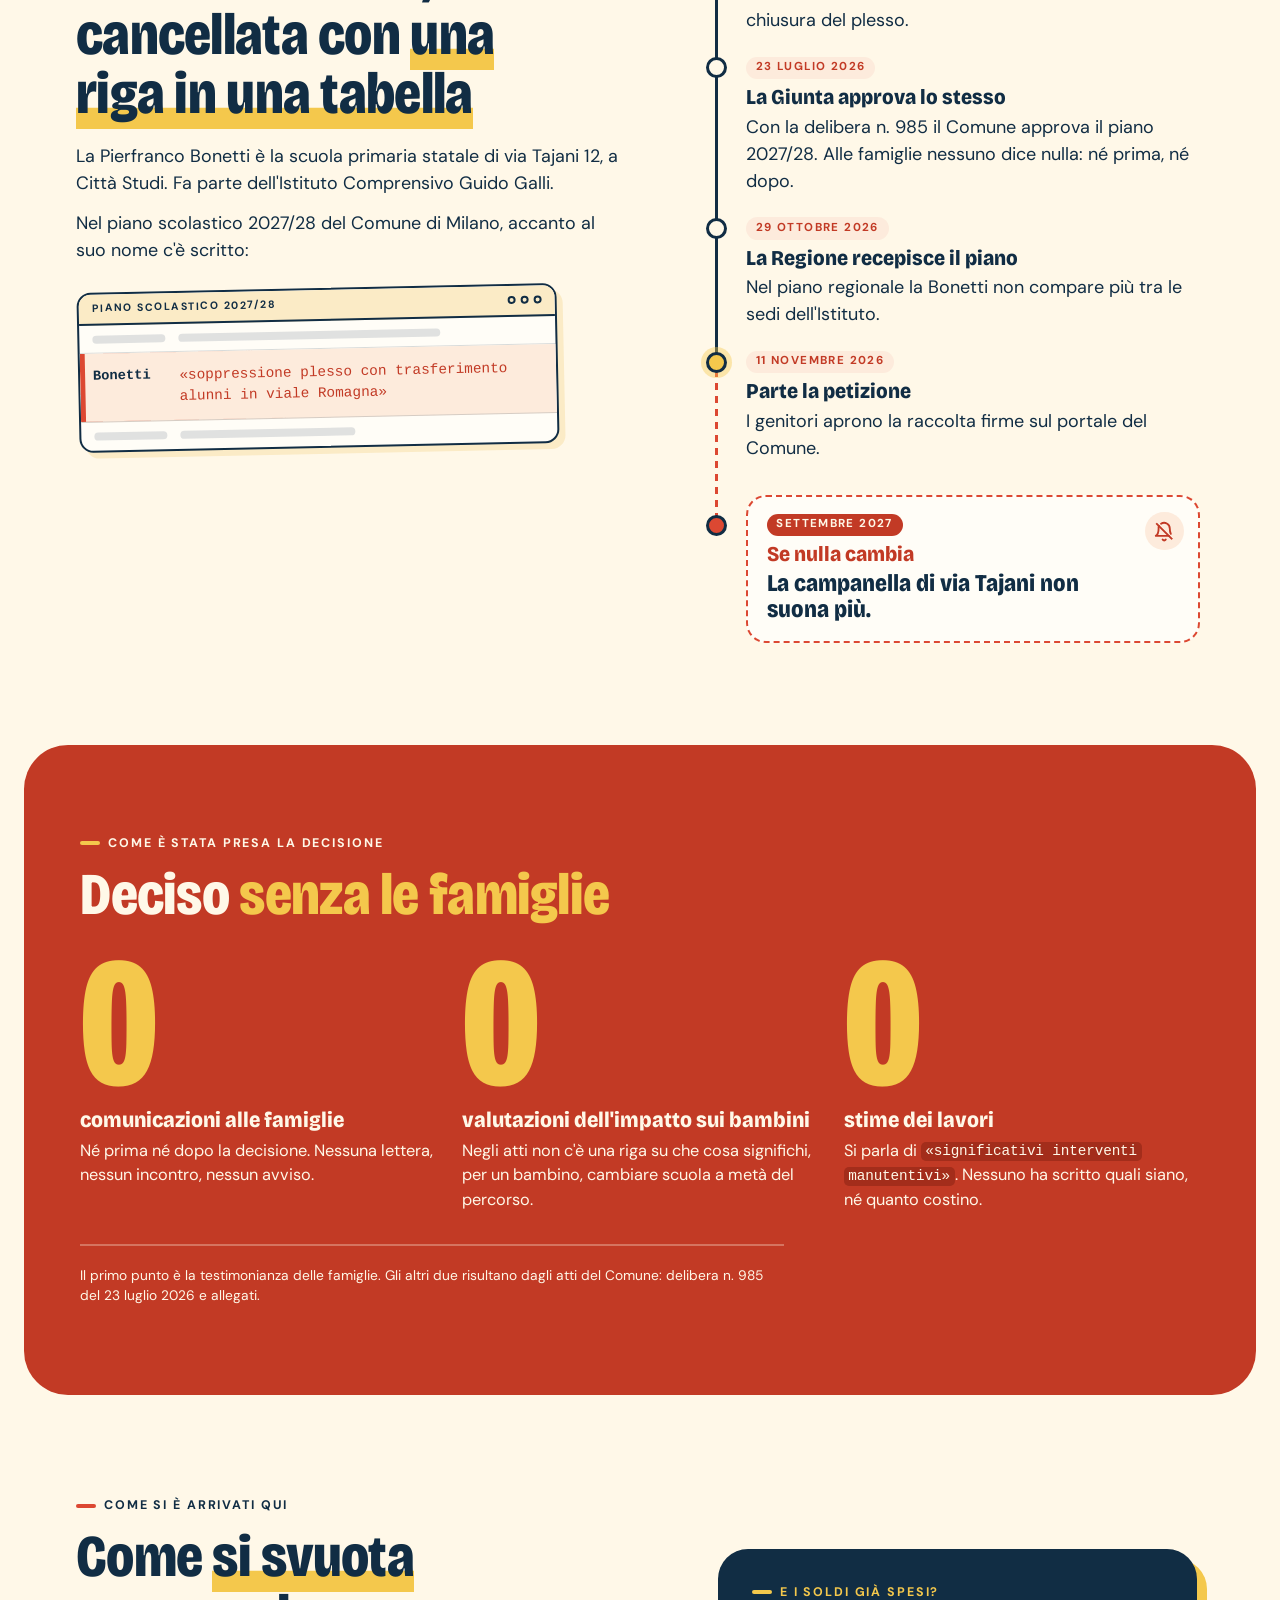
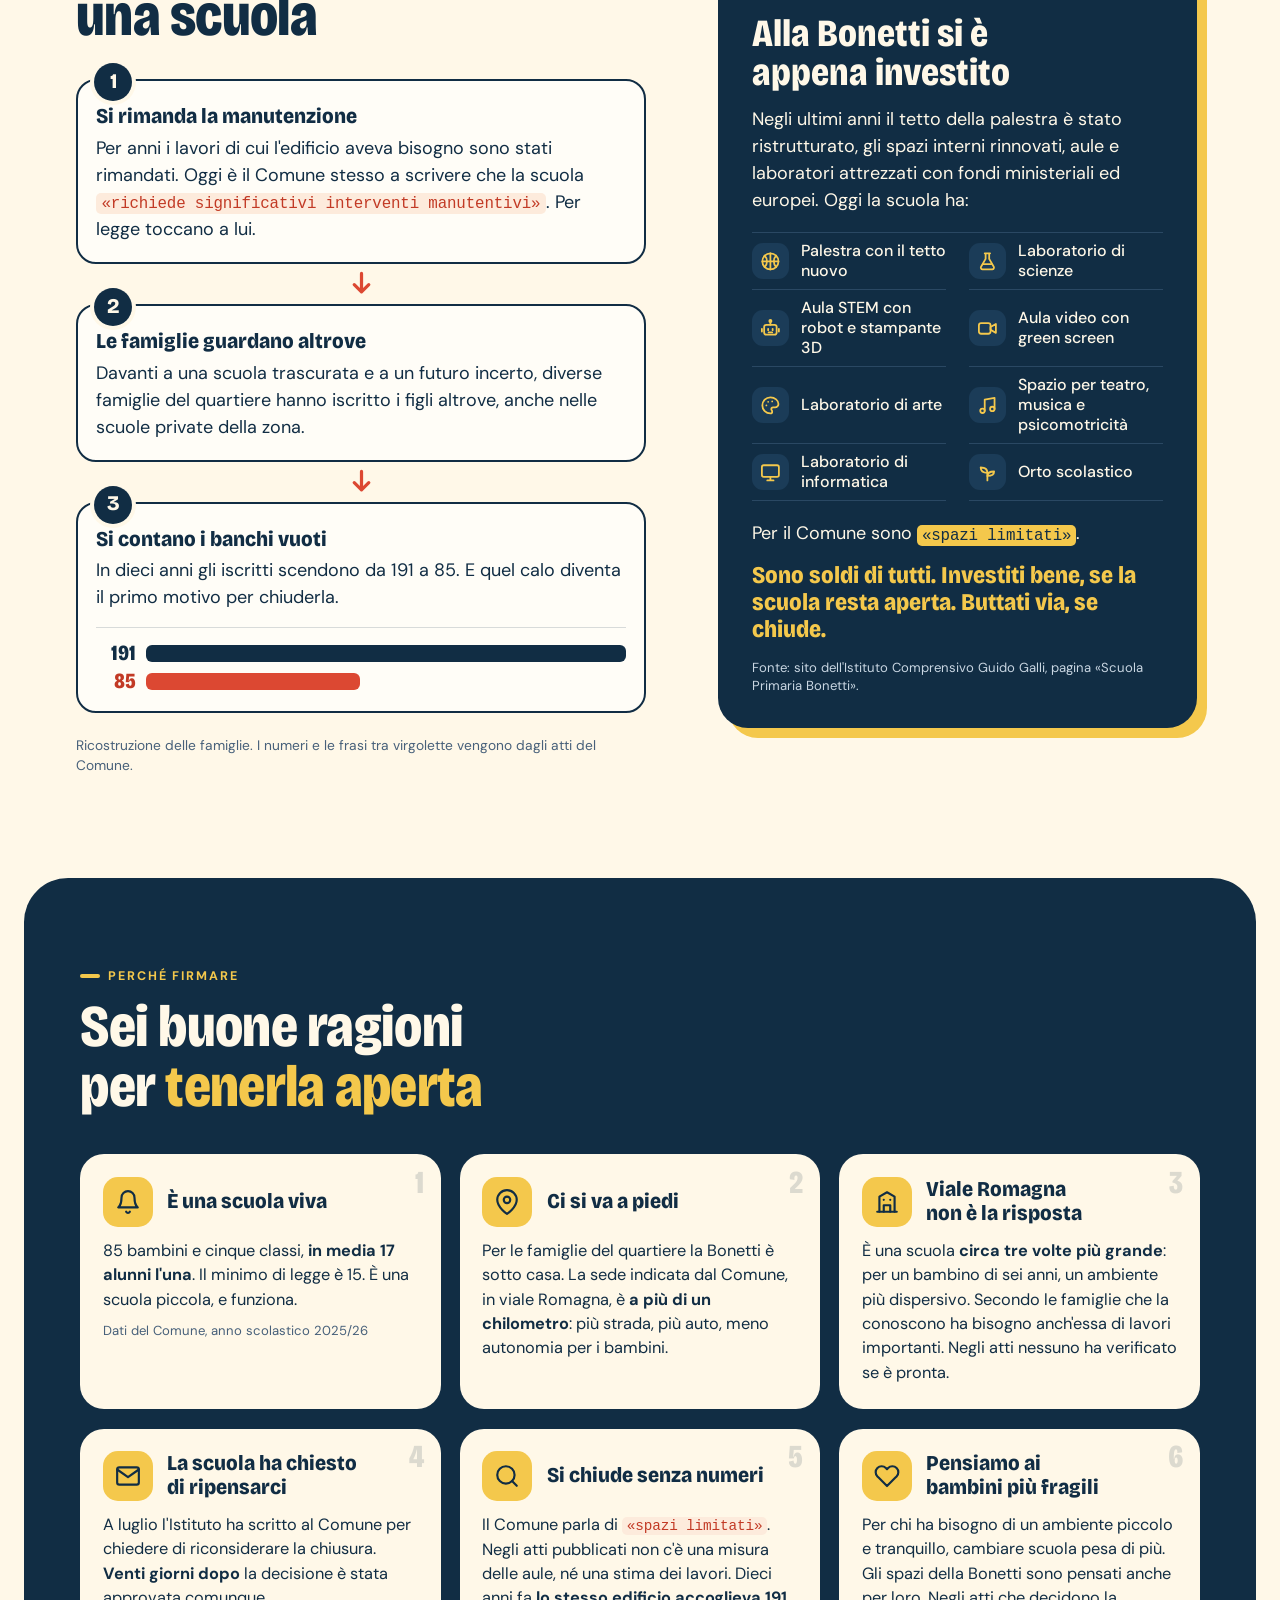
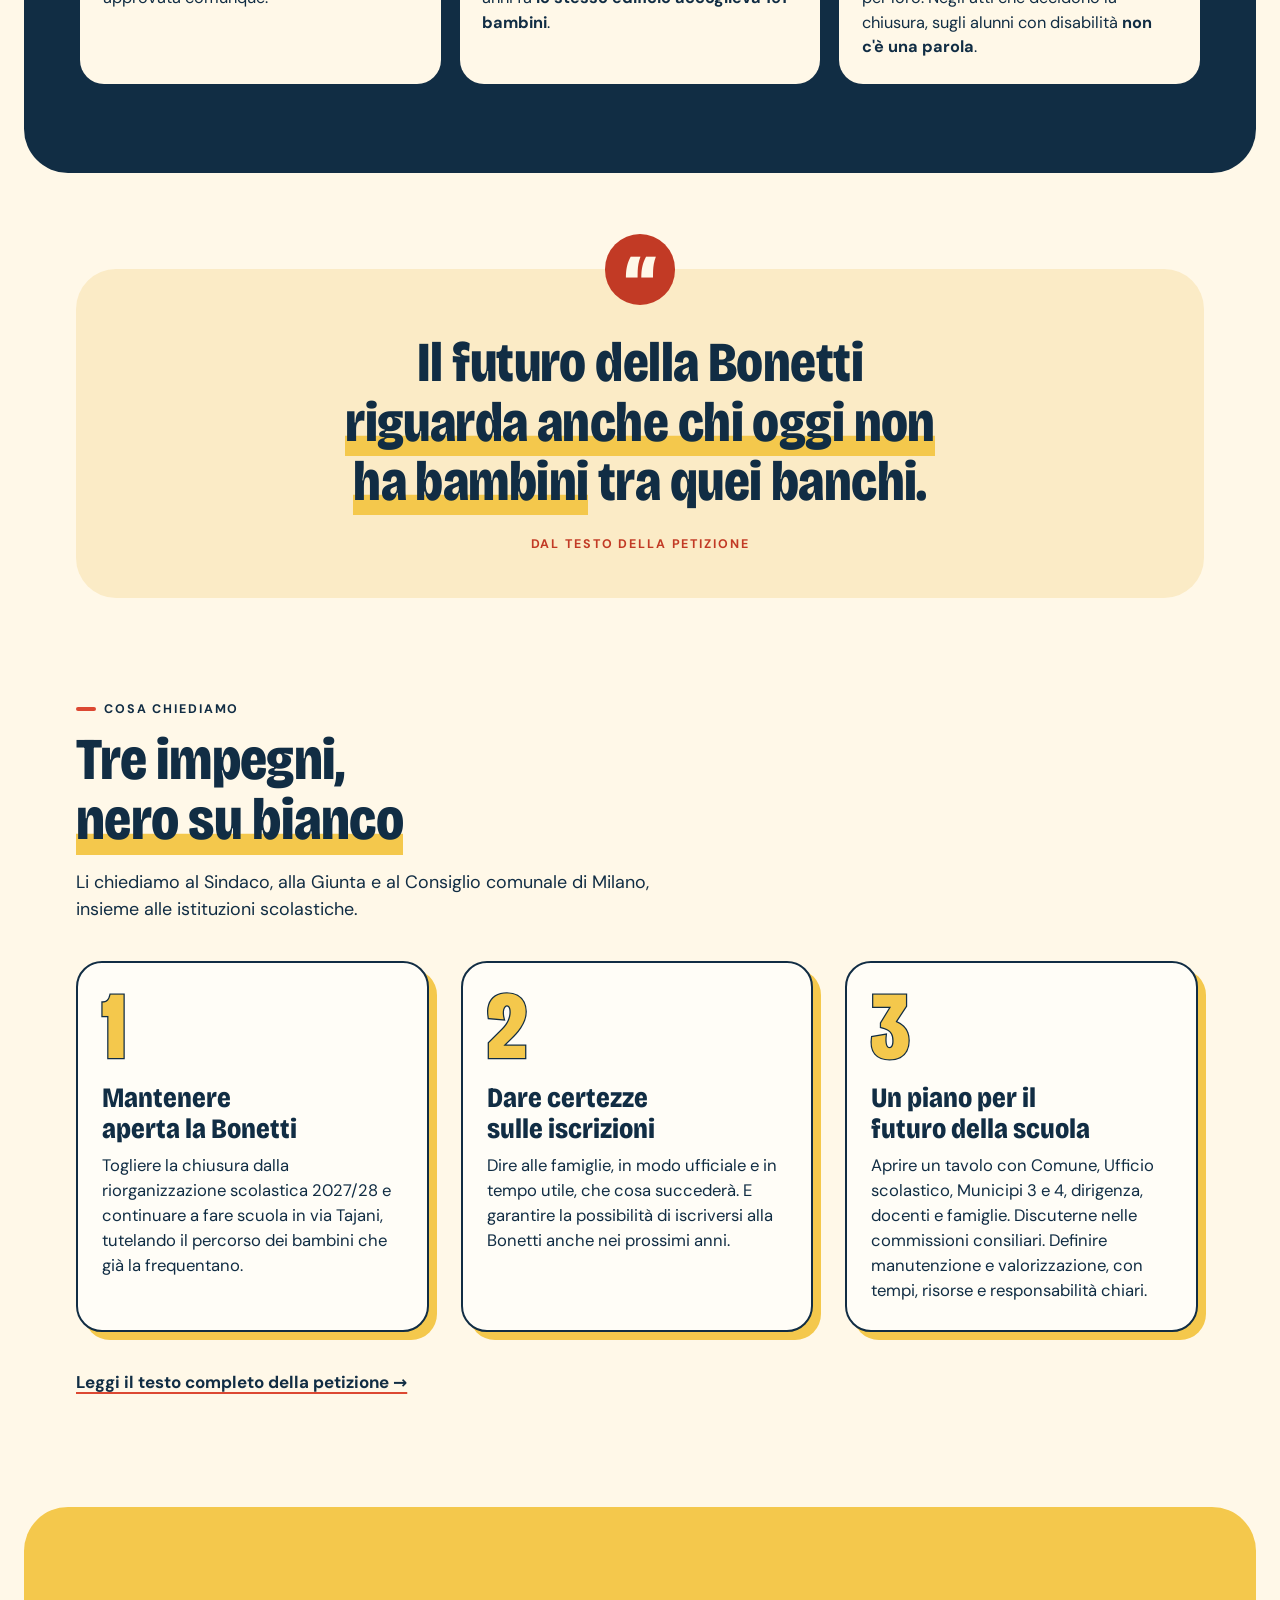
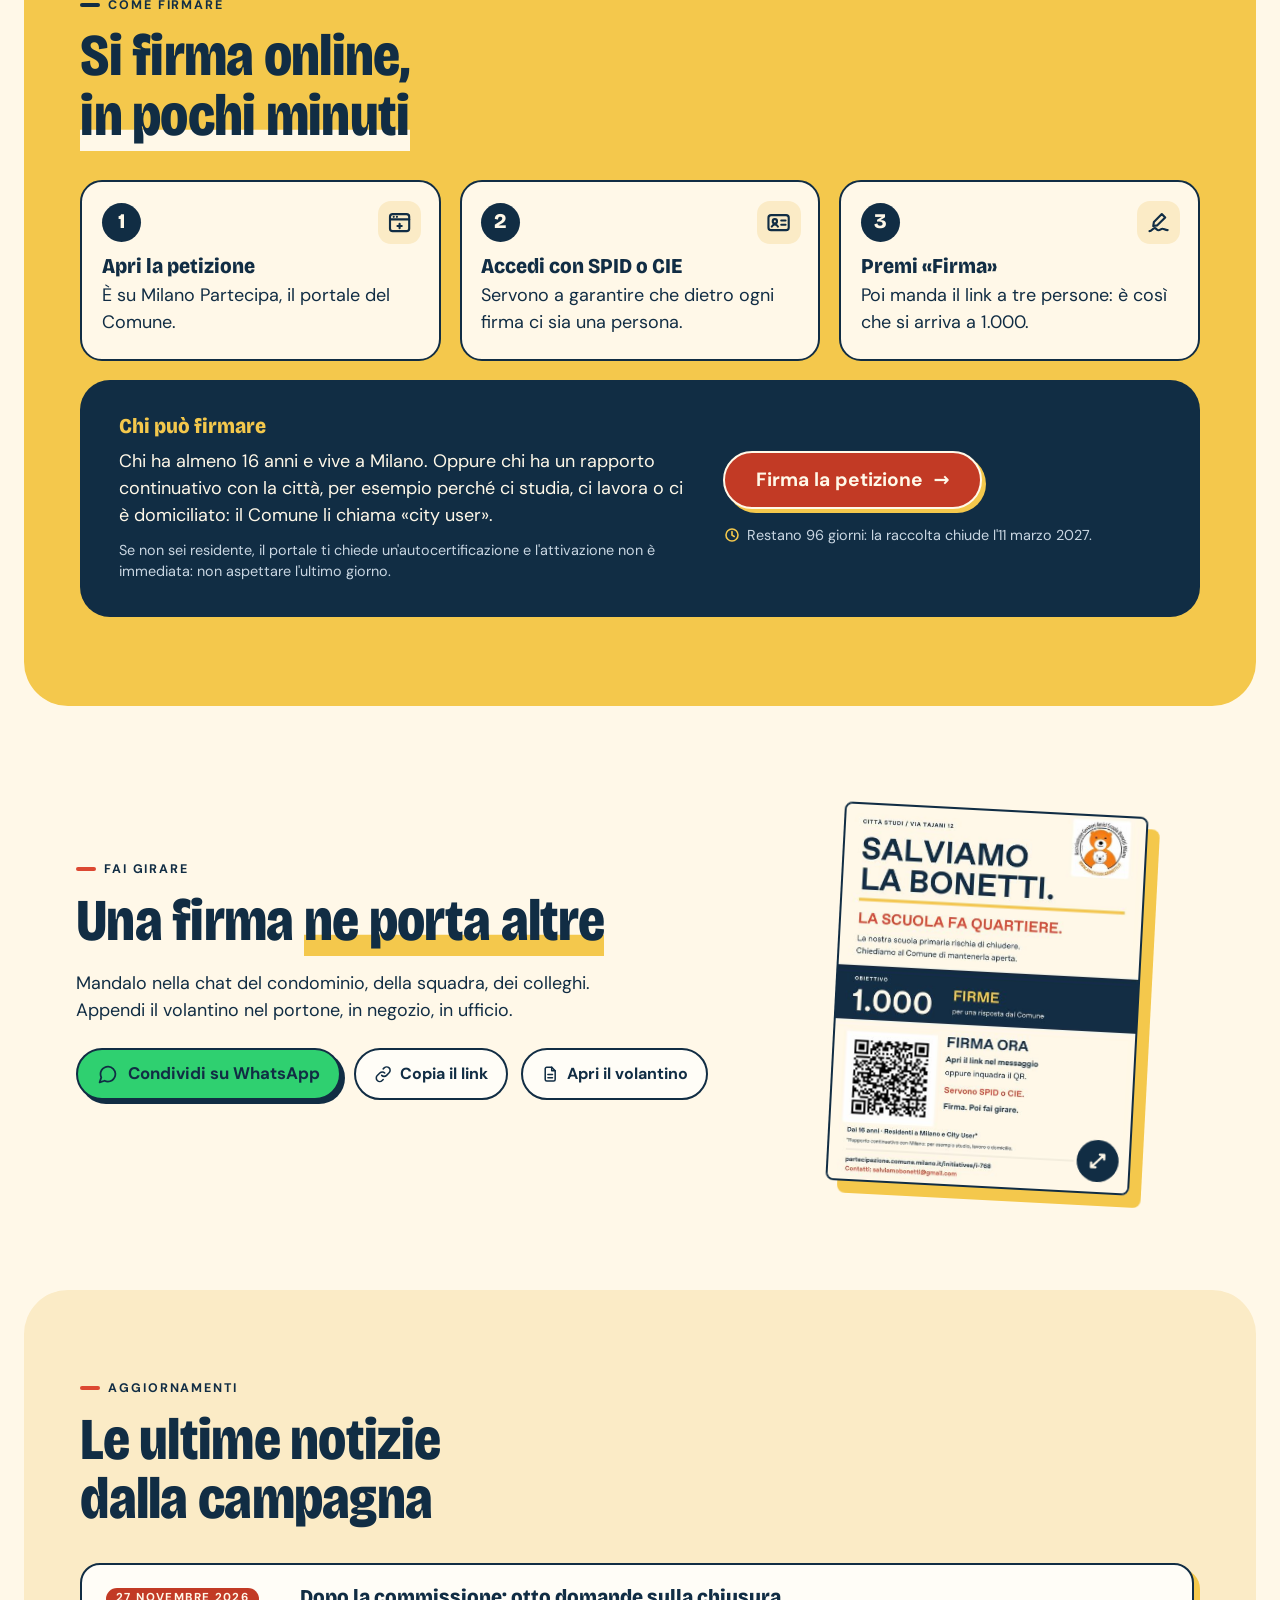
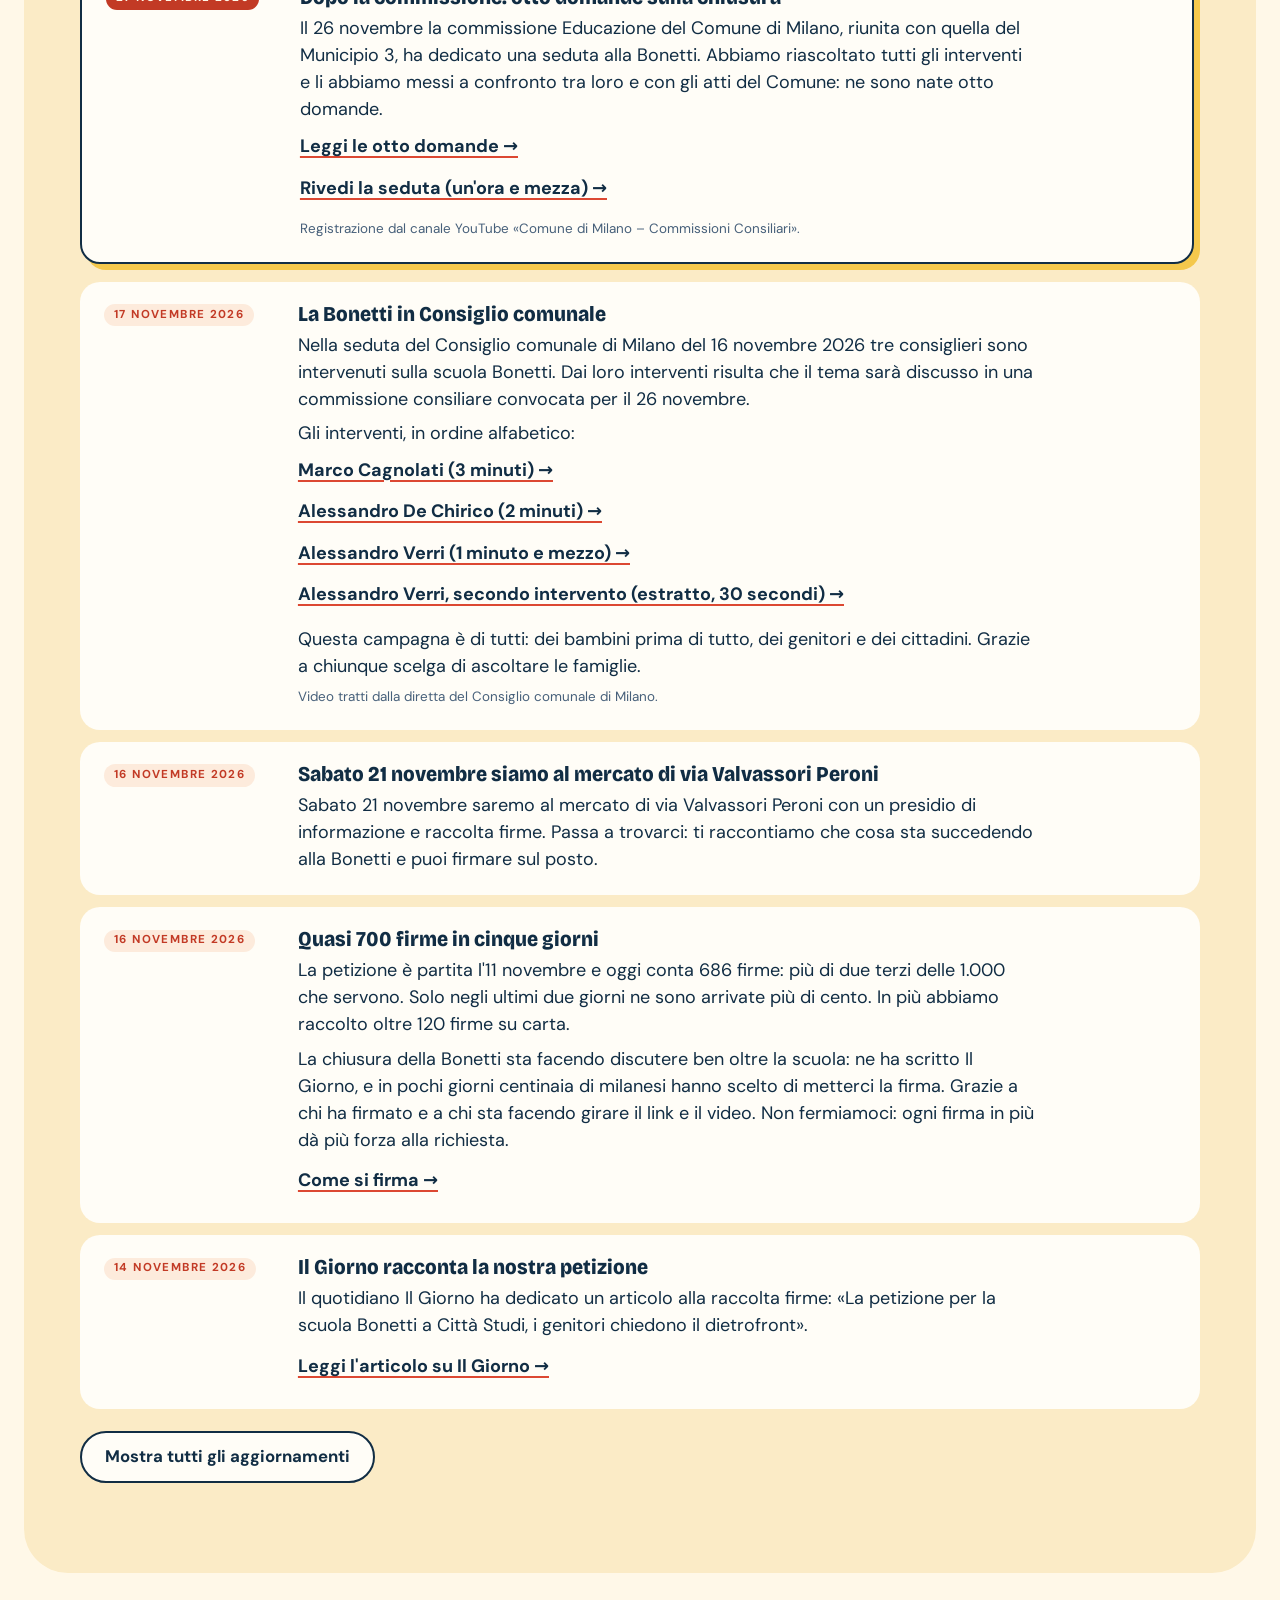
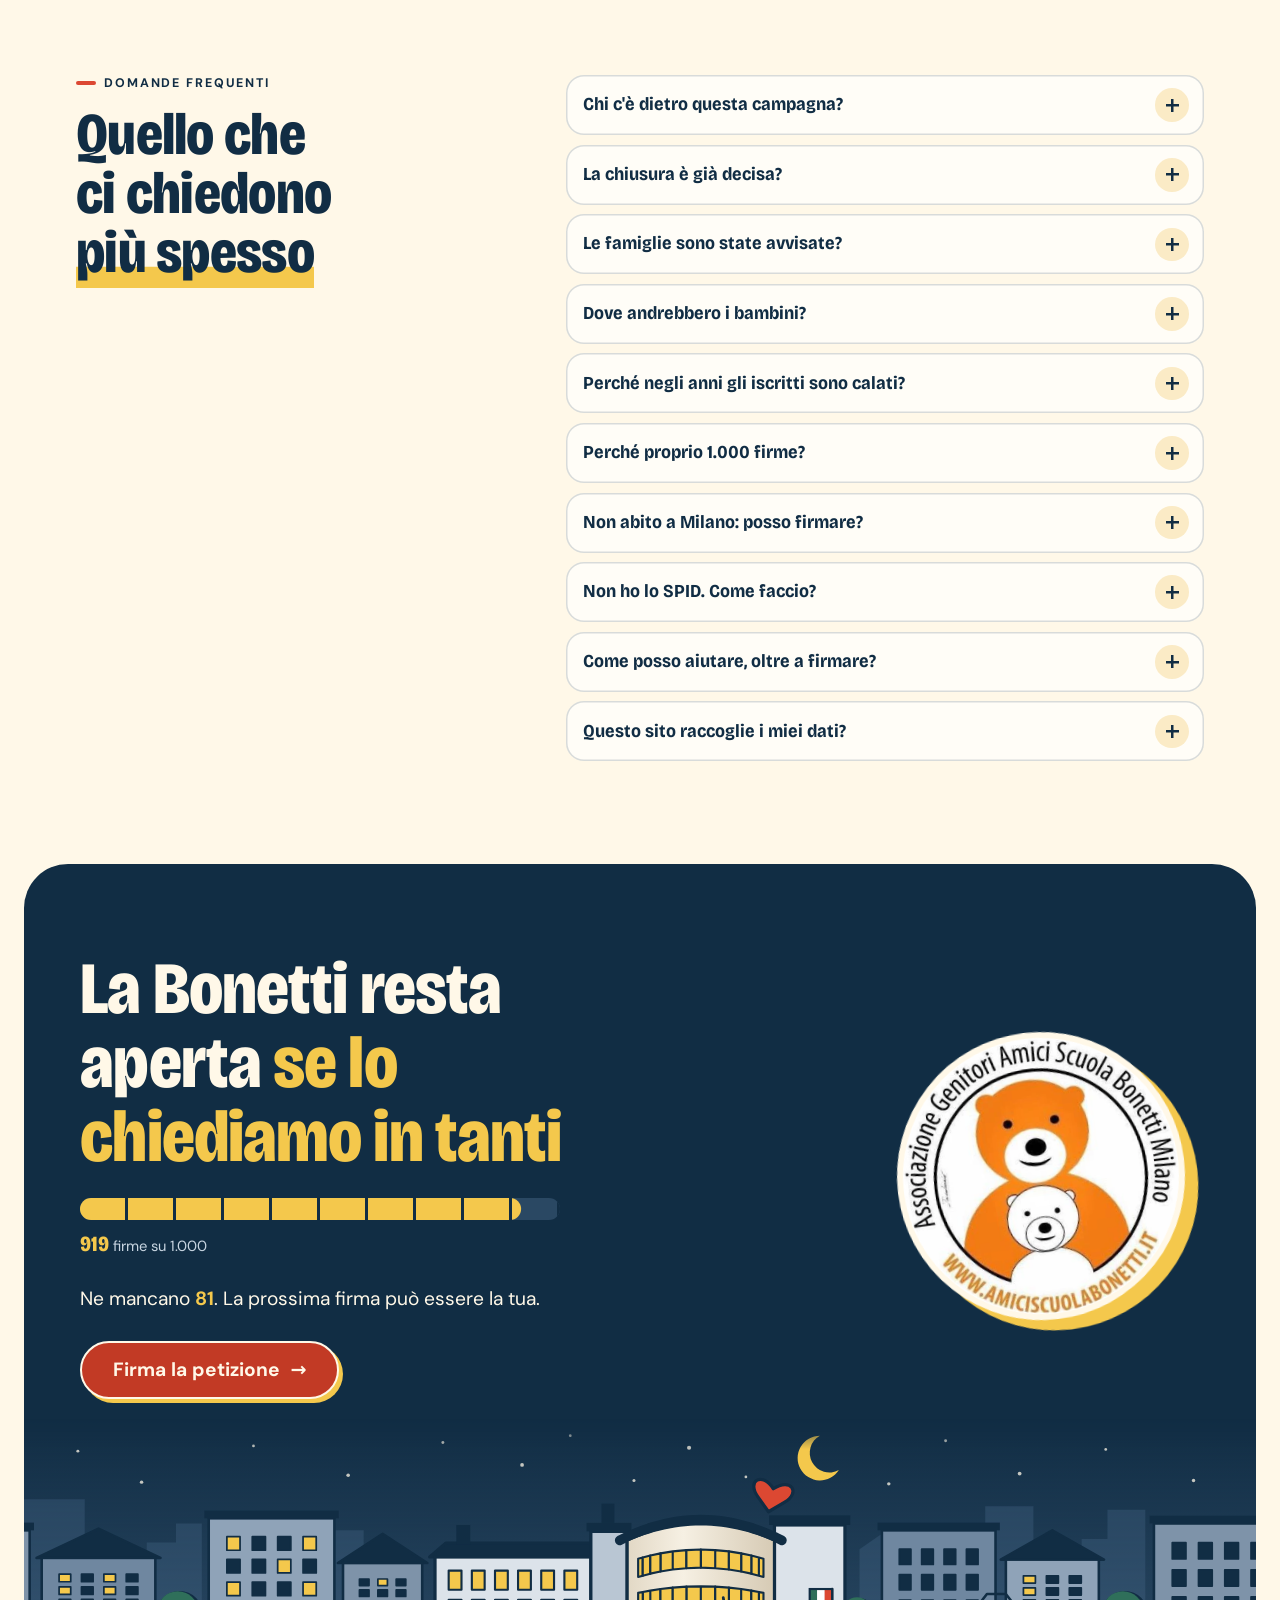
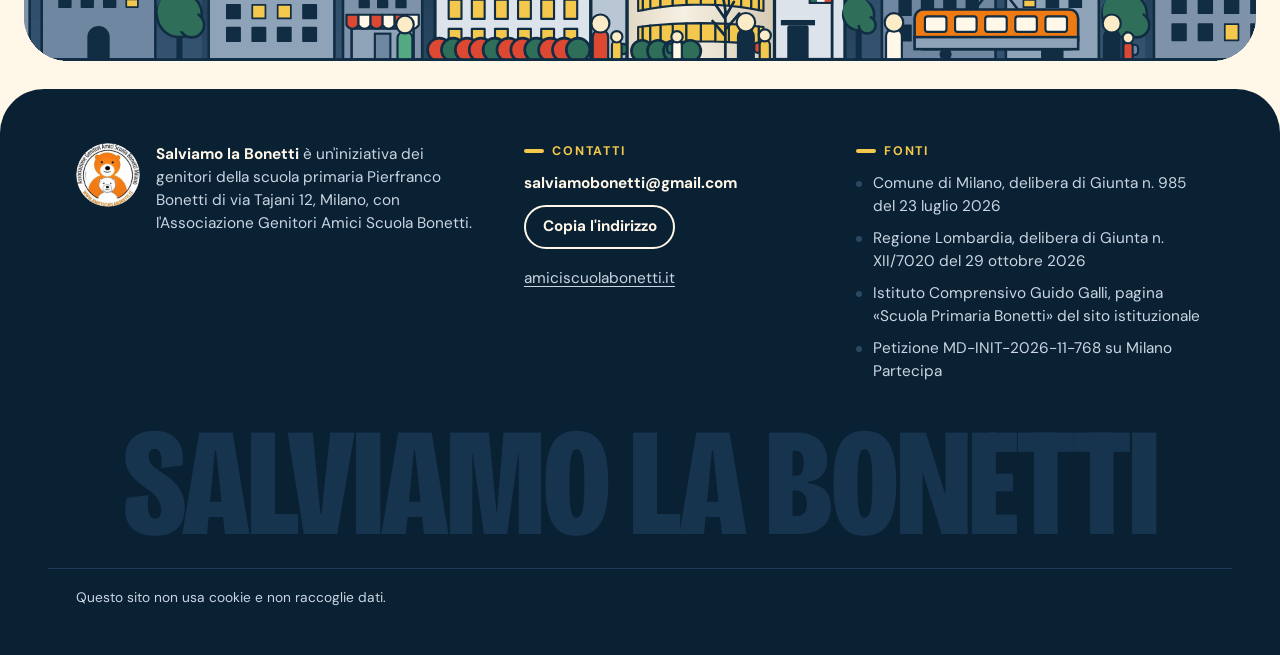
==== commit e86300b1: "Aggiorna il contatore delle firme" ====
--- a/index.html
+++ b/index.html
@@ -32,7 +32,7 @@
   il resto della pagina si aggiorna da solo.
 -->
 <div id="campagna" hidden
-     data-firme="917" data-obiettivo="1000" data-aggiornato="28 novembre 2026"
+     data-firme="919" data-obiettivo="1000" data-aggiornato="28 novembre 2026"
      data-scadenza="2027-03-11" data-apertura="2026-11-11"
      data-sito="https://salviamobonetti.it/"></div>
 
@@ -95,13 +95,13 @@
       <p class="meter__eyebrow">Obiettivo 1.000 firme</p>
       <div class="ring">
         <svg viewBox="0 0 240 240" role="img" aria-labelledby="ring-t">
-          <title id="ring-t">917 firme raccolte su 1.000</title>
+          <title id="ring-t">919 firme raccolte su 1.000</title>
           <defs>
             <linearGradient id="anello-oro" x1="0" y1="0" x2="1" y2="1"><stop offset="0" stop-color="#FFE27A"/><stop offset=".5" stop-color="#F4C84C"/><stop offset="1" stop-color="#F2A531"/></linearGradient>
             <pattern id="anello-retino" width="8" height="8" patternUnits="userSpaceOnUse" patternTransform="rotate(45)"><rect width="8" height="8" fill="#2A4863"/><rect width="2.6" height="8" fill="#3A5A78"/></pattern>
           </defs>
           <circle class="ring__track" cx="120" cy="120" r="104" style="stroke:url(#anello-retino) #2A4863"/>
-          <circle class="ring__bar" cx="120" cy="120" r="104" stroke-dasharray="653.45" stroke-dashoffset="54.24" transform="rotate(-90 120 120)" style="stroke:url(#anello-oro) #F4C84C"/>
+          <circle class="ring__bar" cx="120" cy="120" r="104" stroke-dasharray="653.45" stroke-dashoffset="52.93" transform="rotate(-90 120 120)" style="stroke:url(#anello-oro) #F4C84C"/>
           <circle class="ring__luce" cx="120" cy="120" r="104" transform="rotate(-90 120 120)"/>
           <circle class="ring__gaps" cx="120" cy="120" r="104" stroke-dasharray="3.4 61.945" transform="rotate(-90.94 120 120)"/>
           <g class="ring__meta" aria-hidden="true"><path d="M120 11V-15"/><path class="ring__bandiera" d="M121.5-15h19l-5.5 6.5 5.5 6.5h-19z"/></g>
@@ -109,11 +109,11 @@
           <g class="ring__tip"><circle class="ring__halo" cx="120" cy="16" r="9"/><circle class="ring__cap" cx="120" cy="16" r="9"/><circle class="ring__dot" cx="120" cy="16" r="4.4"/></g>
         </svg>
         <div class="ring__num">
-          <strong class="js-firme">917</strong>
+          <strong class="js-firme">919</strong>
           <span>firme su <span class="js-obiettivo">1.000</span></span>
         </div>
       </div>
-      <p class="meter__left js-frase-contatore">Ne mancano <strong class="js-mancano">83</strong></p>
+      <p class="meter__left js-frase-contatore">Ne mancano <strong class="js-mancano">81</strong></p>
       <p class="meter__date">Dato del <span class="js-aggiornato">28 novembre 2026</span>. <span class="meter__s">Si firma fino all'11 marzo 2027.</span></p>
     </aside>
 
@@ -165,13 +165,13 @@
 <section class="band band--navy panel record" id="risultato">
   <div class="wrap">
     <p class="eyebrow">Il risultato fin qui</p>
-    <h2><span class="js-firme">917</span> firme in <span class="hl"><span class="js-giorni">17</span> giorni</span></h2>
+    <h2><span class="js-firme">919</span> firme in <span class="hl"><span class="js-giorni">17</span> giorni</span></h2>
     <ul class="record__numeri">
-      <li><strong data-conta class="js-firme">917</strong><span>firme raccolte</span></li>
+      <li><strong data-conta class="js-firme">919</strong><span>firme raccolte</span></li>
       <li><strong data-conta class="js-giorni">17</strong><span>giorni dall'apertura</span></li>
       <li><strong data-conta class="js-media">54</strong><span>firme al giorno, in media</span></li>
     </ul>
-    <p class="record__testo">La Bonetti non è soltanto un edificio scolastico: è un patrimonio educativo e sociale che la comunità è determinata a difendere. <span class="js-frase-record">Ne mancano <strong class="js-mancano">83</strong> per arrivare a 1.000: ogni firma conta.</span></p>
+    <p class="record__testo">La Bonetti non è soltanto un edificio scolastico: è un patrimonio educativo e sociale che la comunità è determinata a difendere. <span class="js-frase-record">Ne mancano <strong class="js-mancano">81</strong> per arrivare a 1.000: ogni firma conta.</span></p>
     <a class="btn" href="https://partecipazione.comune.milano.it/initiatives/i-768" target="_blank" rel="noopener">Firma la petizione <span aria-hidden="true">→</span></a>
     <p class="record__fonte">Dati di Milano Partecipa, il portale del Comune di Milano: petizione aperta l'11 novembre 2026. Dato del <span class="js-aggiornato">28 novembre 2026</span>.</p>
   </div>
@@ -632,9 +632,9 @@
       <h2>La Bonetti resta aperta <span class="hl">se lo chiediamo in tanti</span></h2>
       <div class="goal" aria-hidden="true">
         <div class="goal__bar"><i></i></div>
-        <p><strong class="js-firme">917</strong> firme su <span class="js-obiettivo">1.000</span></p>
-      </div>
-      <p class="js-frase-finale">Ne mancano <strong class="js-mancano">83</strong>. La prossima firma può essere la tua.</p>
+        <p><strong class="js-firme">919</strong> firme su <span class="js-obiettivo">1.000</span></p>
+      </div>
+      <p class="js-frase-finale">Ne mancano <strong class="js-mancano">81</strong>. La prossima firma può essere la tua.</p>
       <a class="btn btn--big" href="https://partecipazione.comune.milano.it/initiatives/i-768" target="_blank" rel="noopener">Firma la petizione <span aria-hidden="true">→</span></a>
     </div>
     <img class="final__bear" src="assets/img/logo.webp" width="300" height="300" alt="">
@@ -682,7 +682,7 @@
 
 <div class="dock" id="dock" aria-hidden="true">
   <svg class="dock__ring" viewBox="0 0 40 40" aria-hidden="true"><circle cx="20" cy="20" r="16"/><circle class="js-arco" cx="20" cy="20" r="16" pathLength="100" stroke-dasharray="0 100" transform="rotate(-90 20 20)"/></svg>
-  <p><strong class="js-firme">917</strong> firme su <span class="js-obiettivo">1.000</span></p>
+  <p><strong class="js-firme">919</strong> firme su <span class="js-obiettivo">1.000</span></p>
   <a class="btn btn--small" href="https://partecipazione.comune.milano.it/initiatives/i-768" target="_blank" rel="noopener" tabindex="-1">Firma ora <span aria-hidden="true">→</span></a>
   <!-- Le sezioni, a portata di pollice: stesse voci del menu in alto -->
   <details class="dock__menu" id="menu-basso">
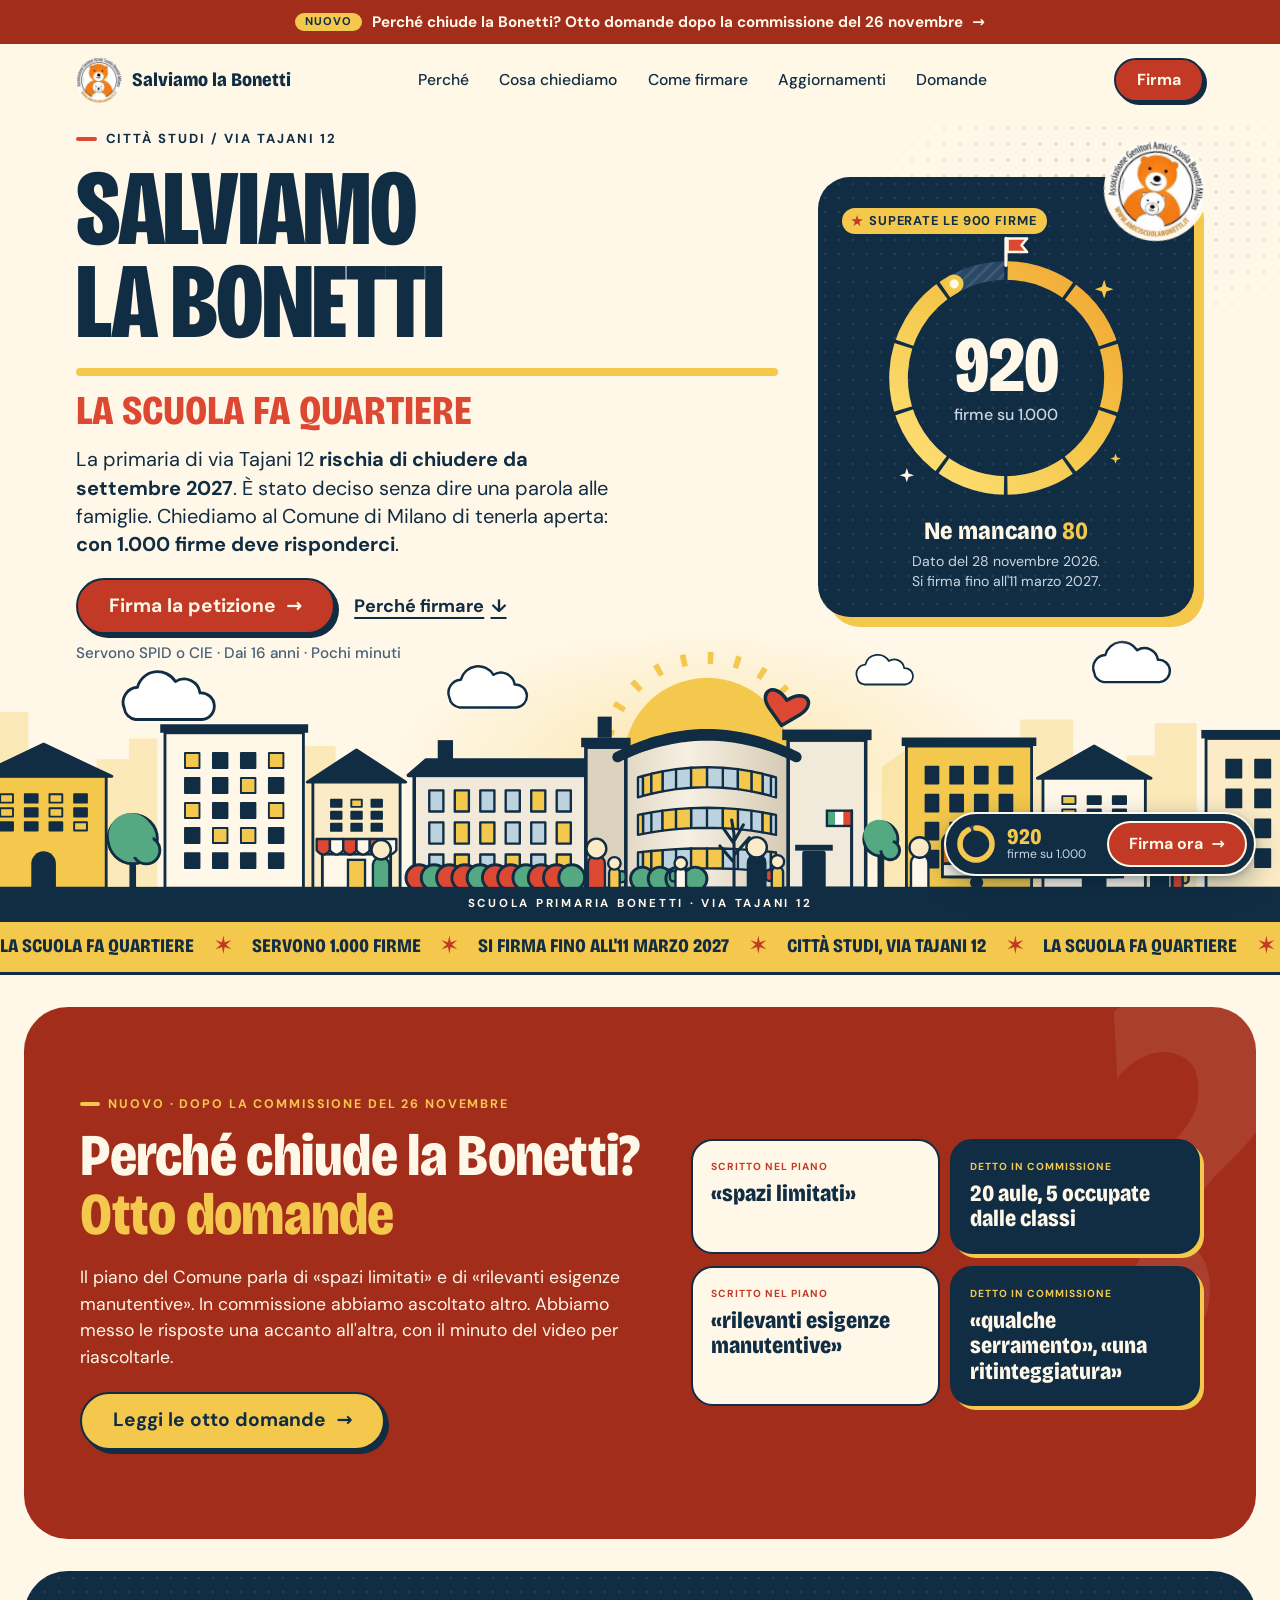
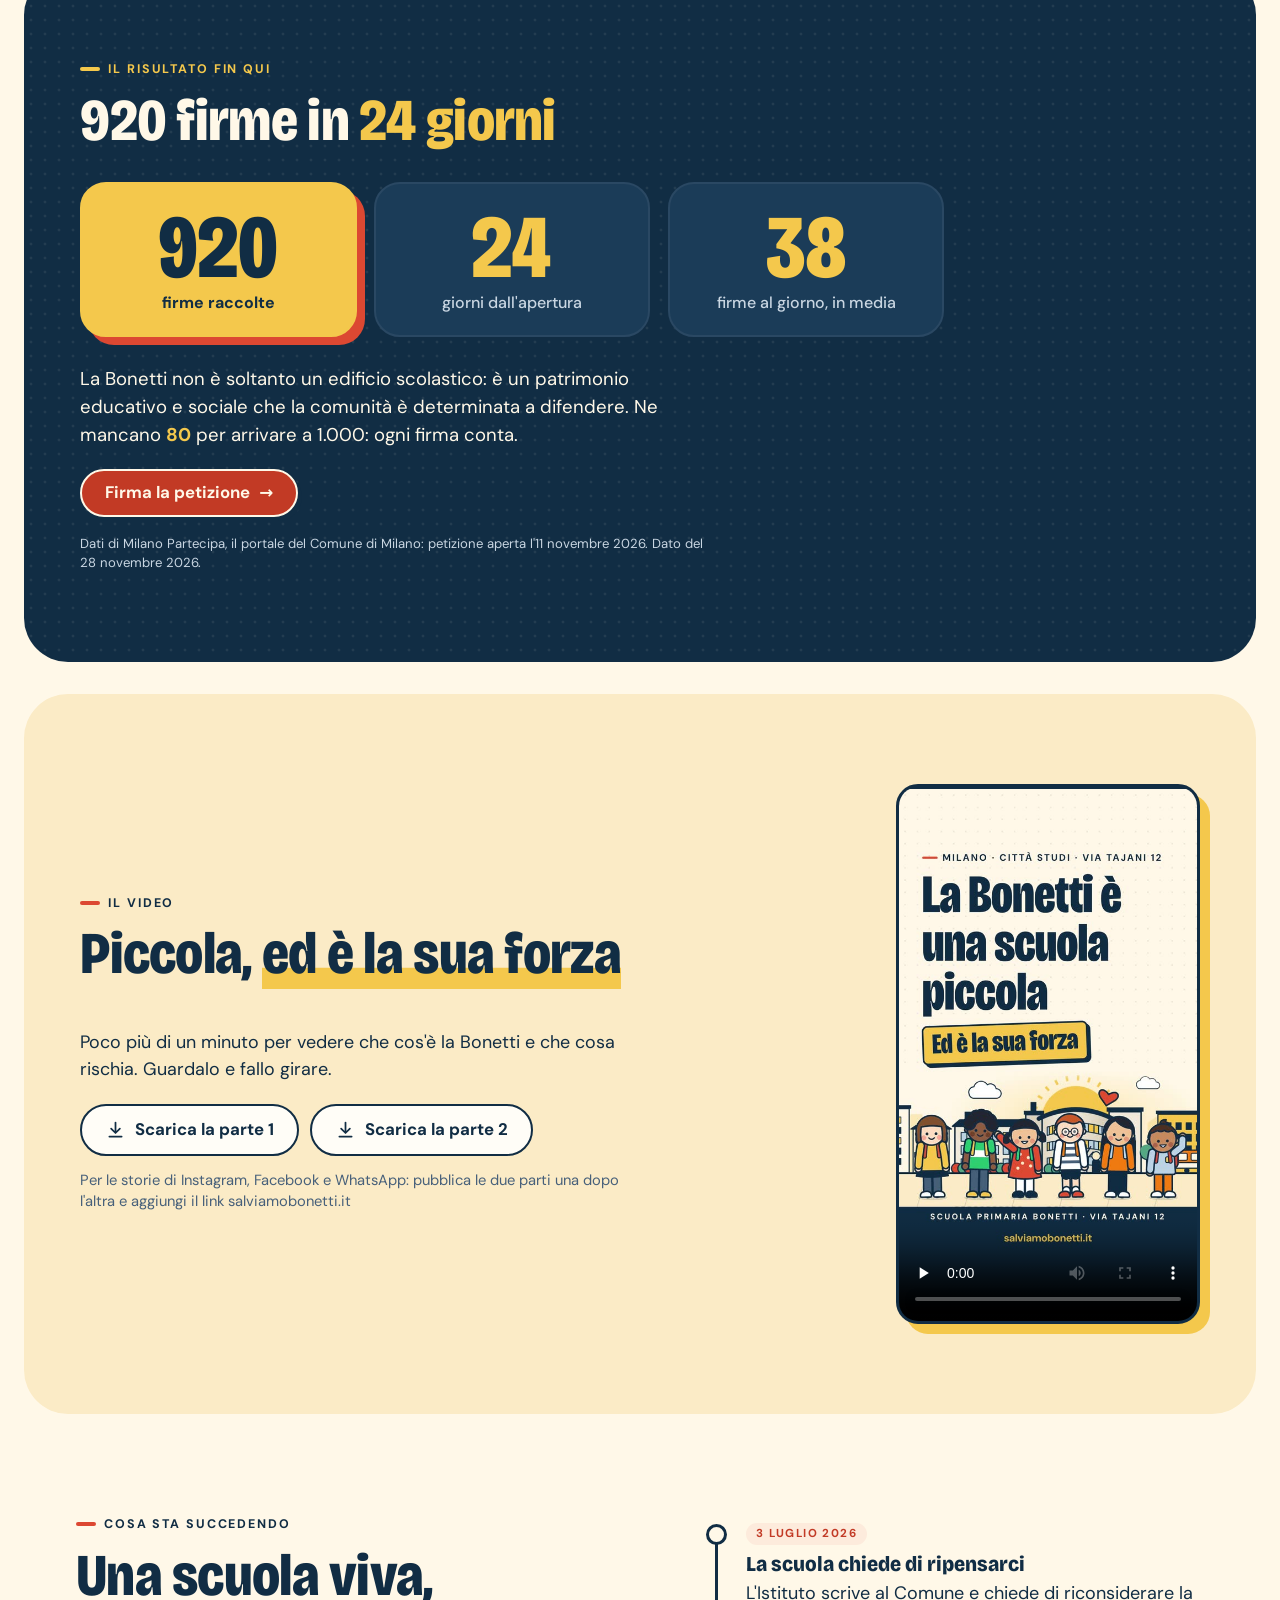
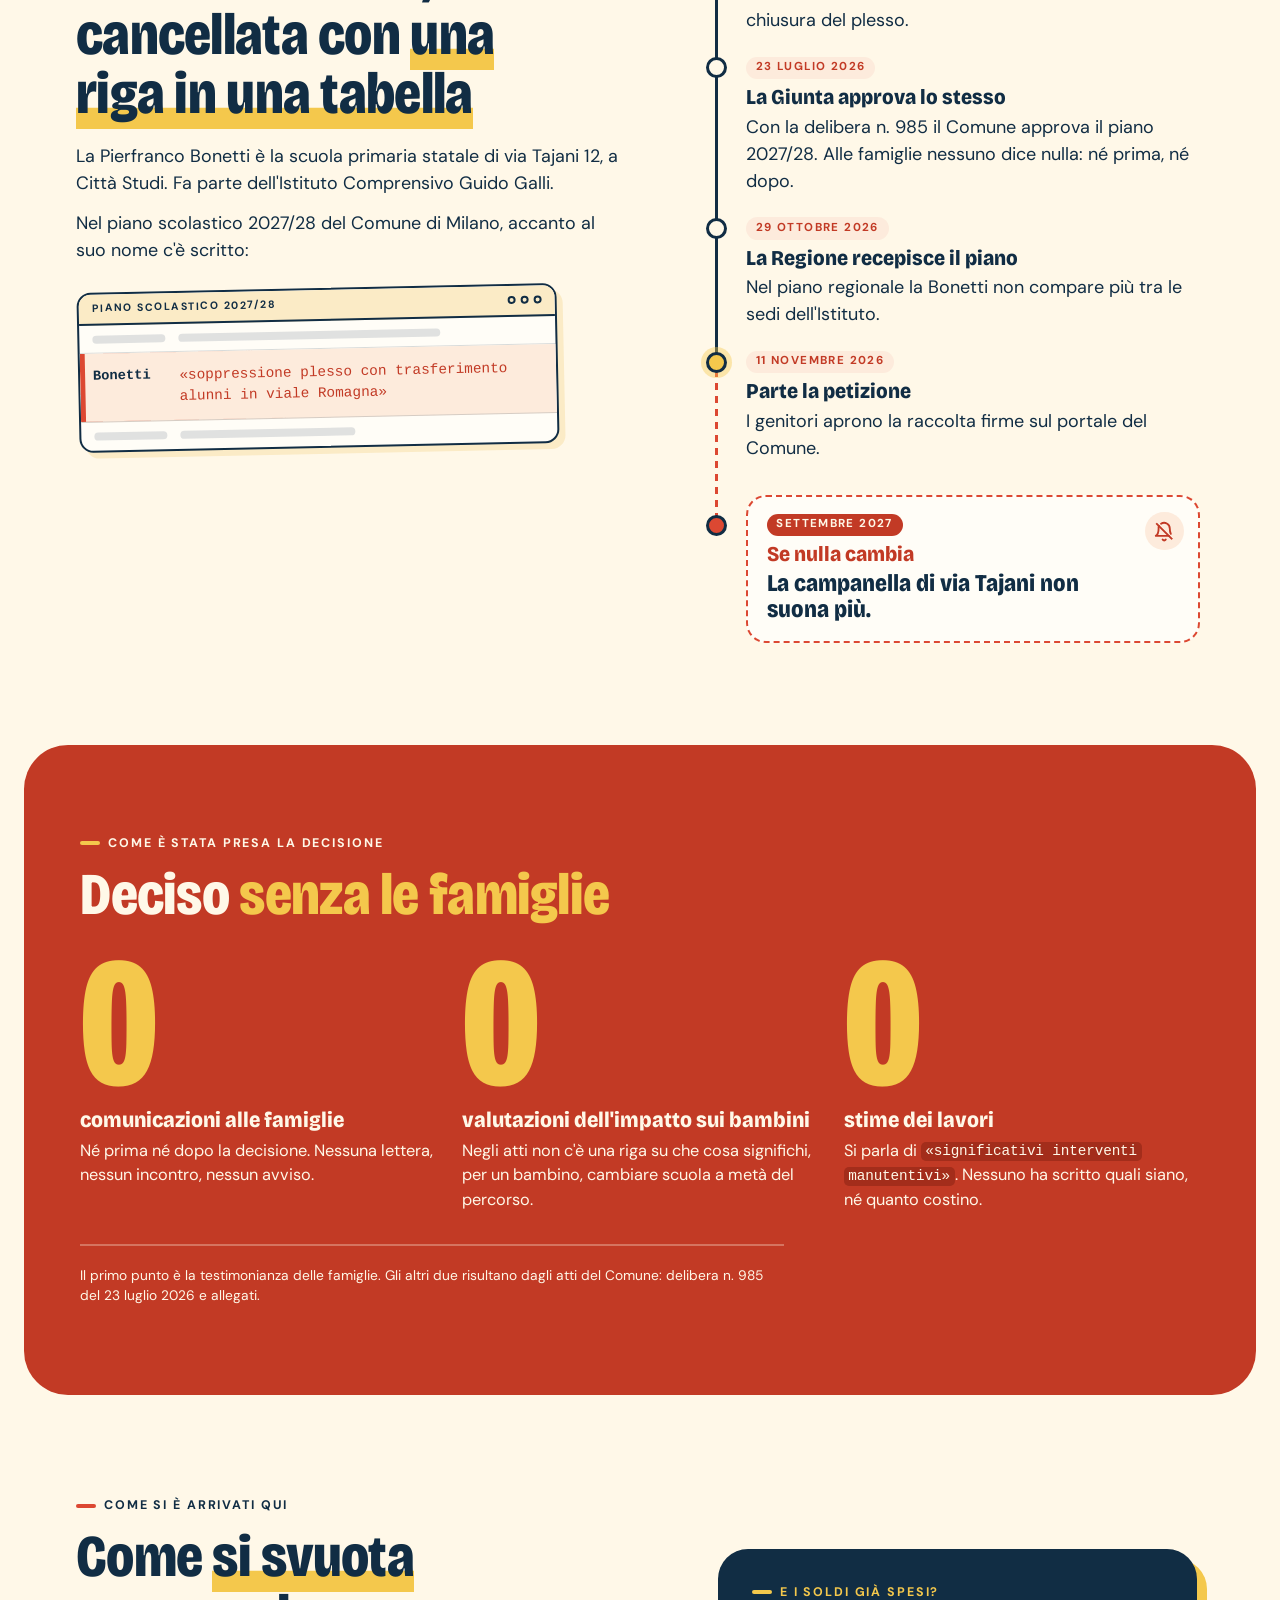
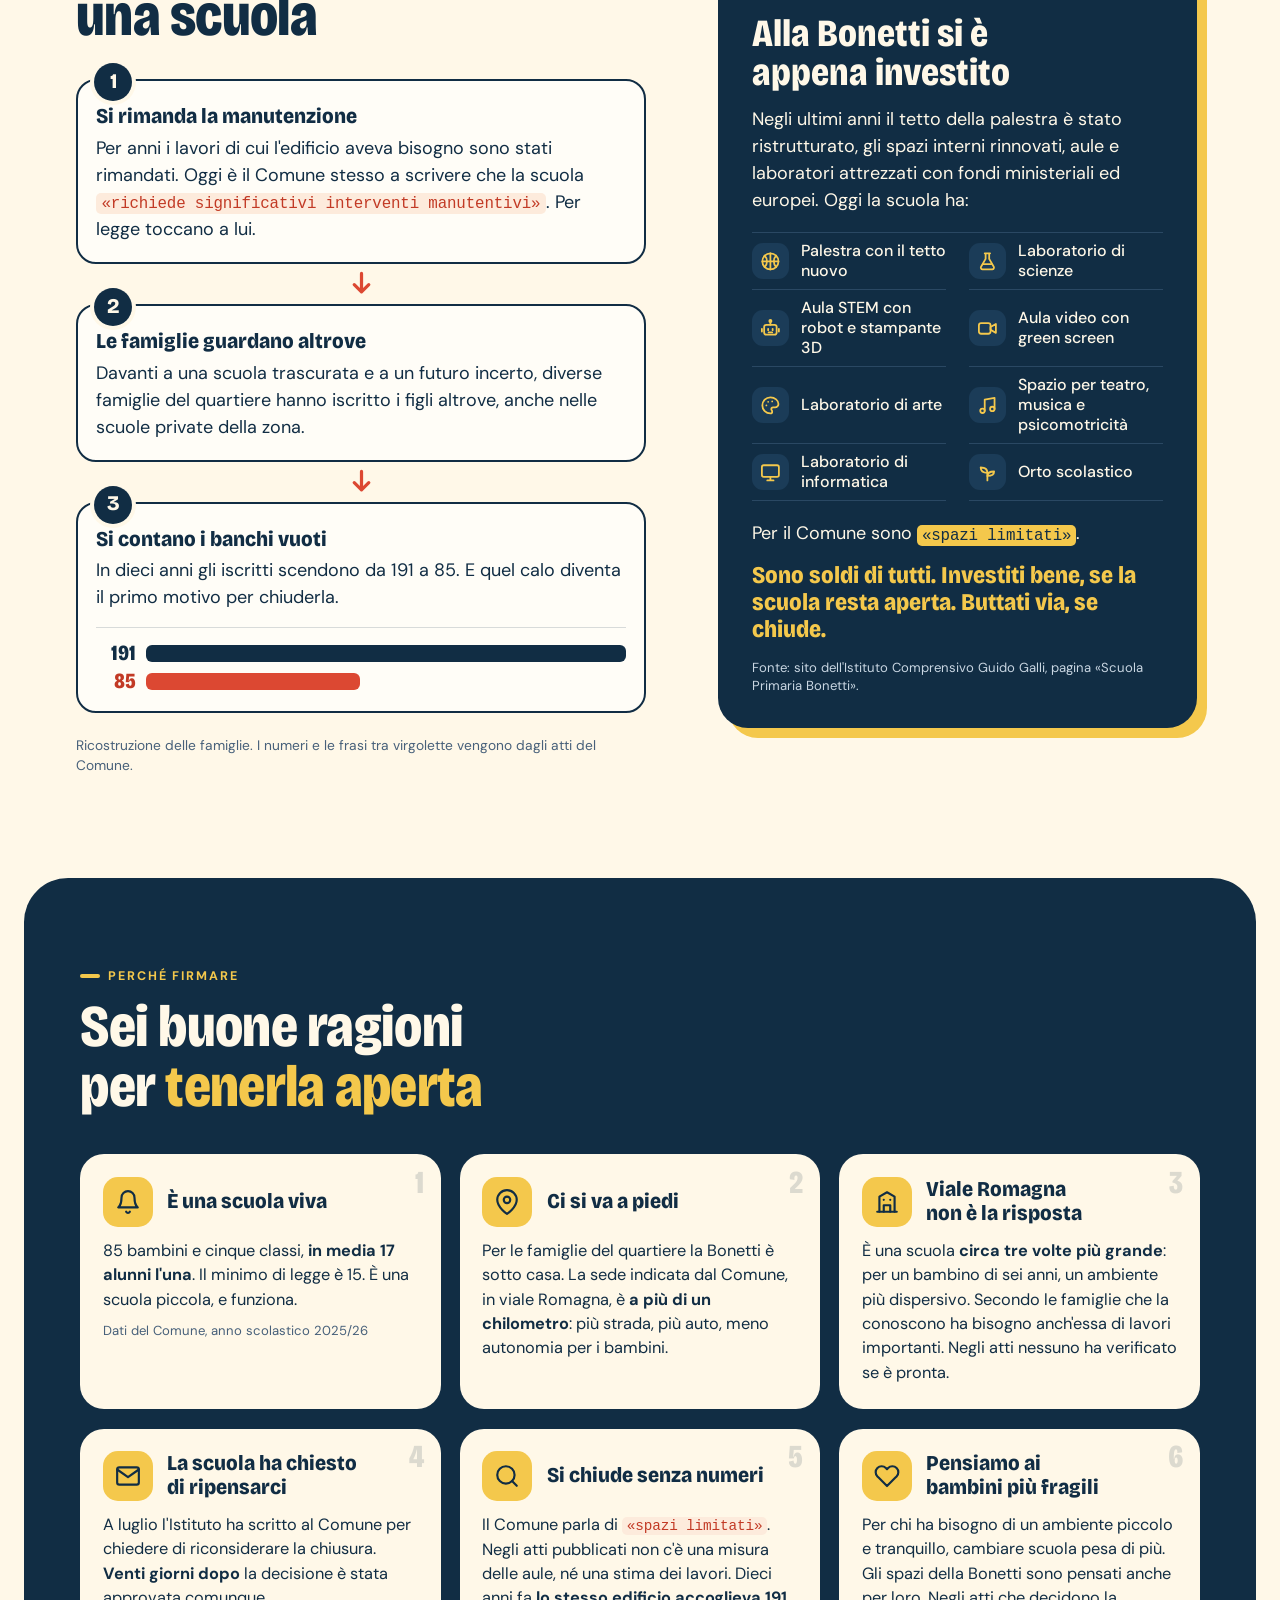
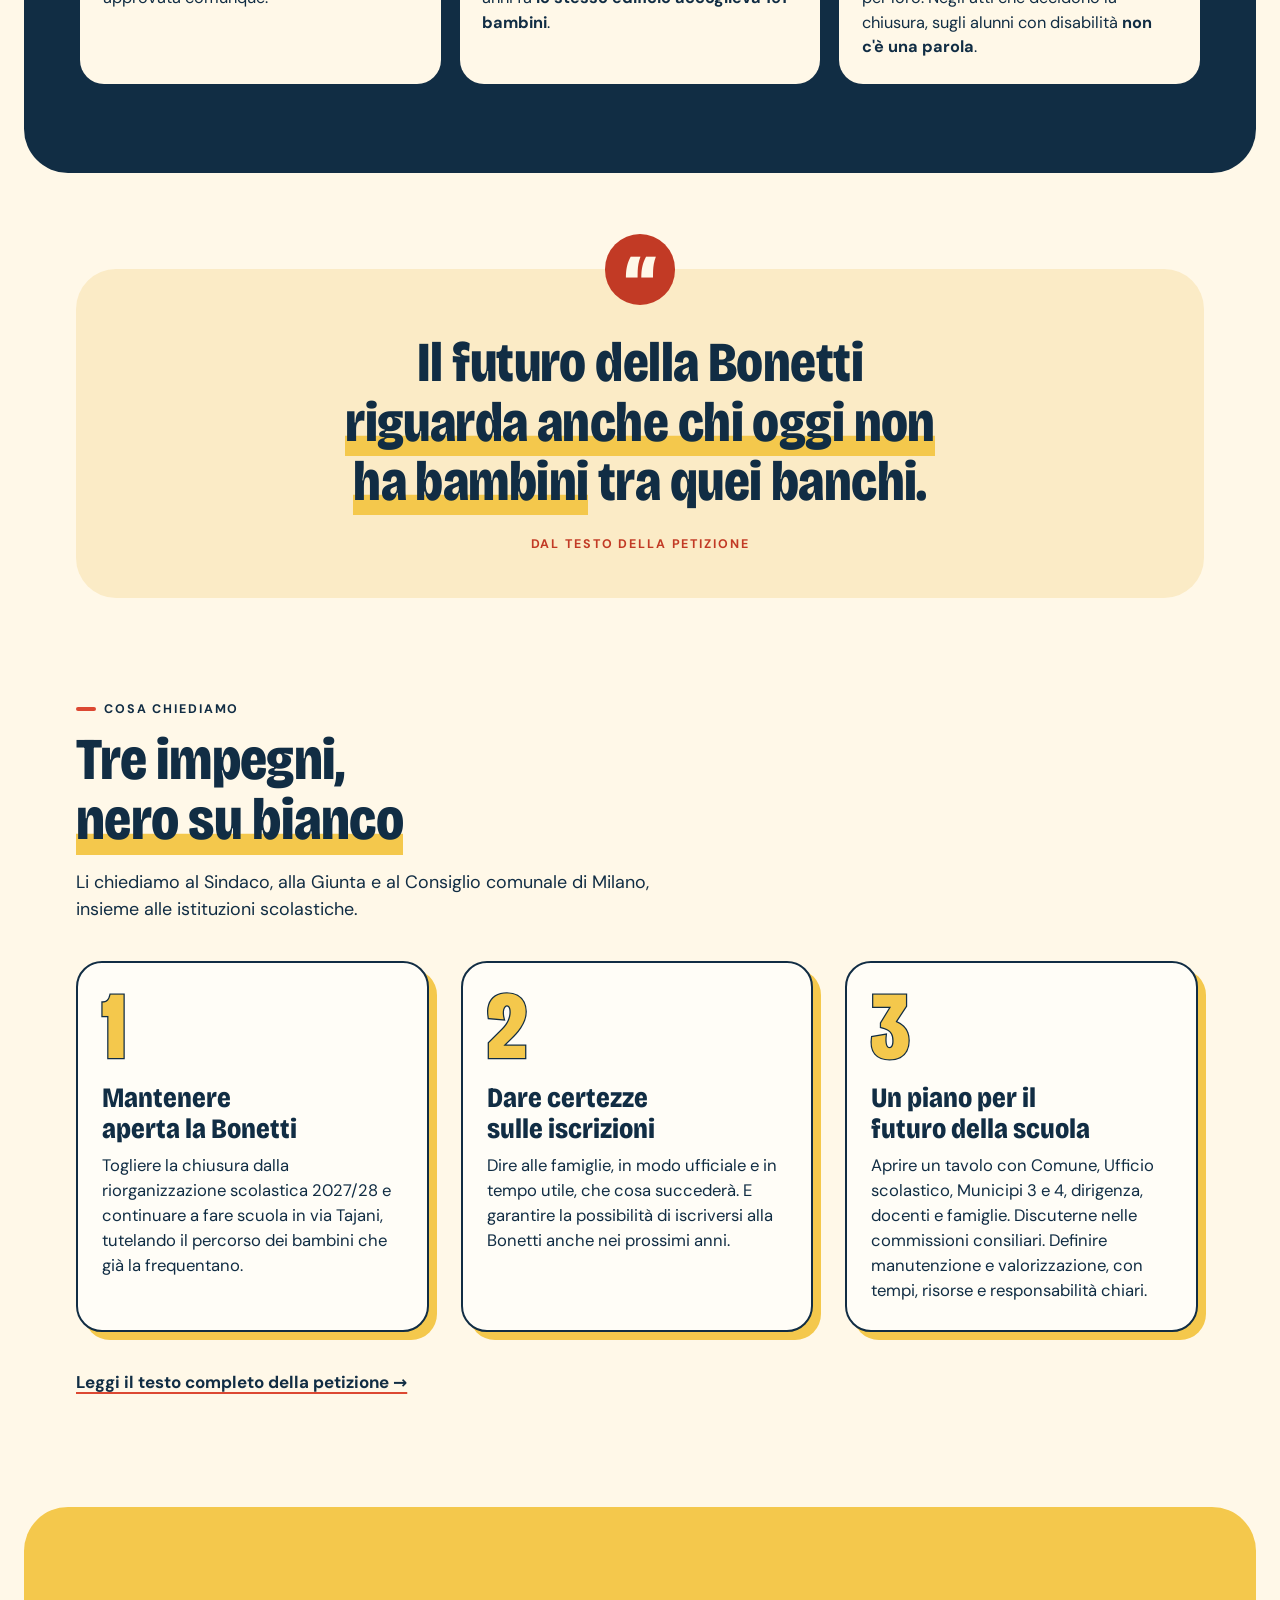
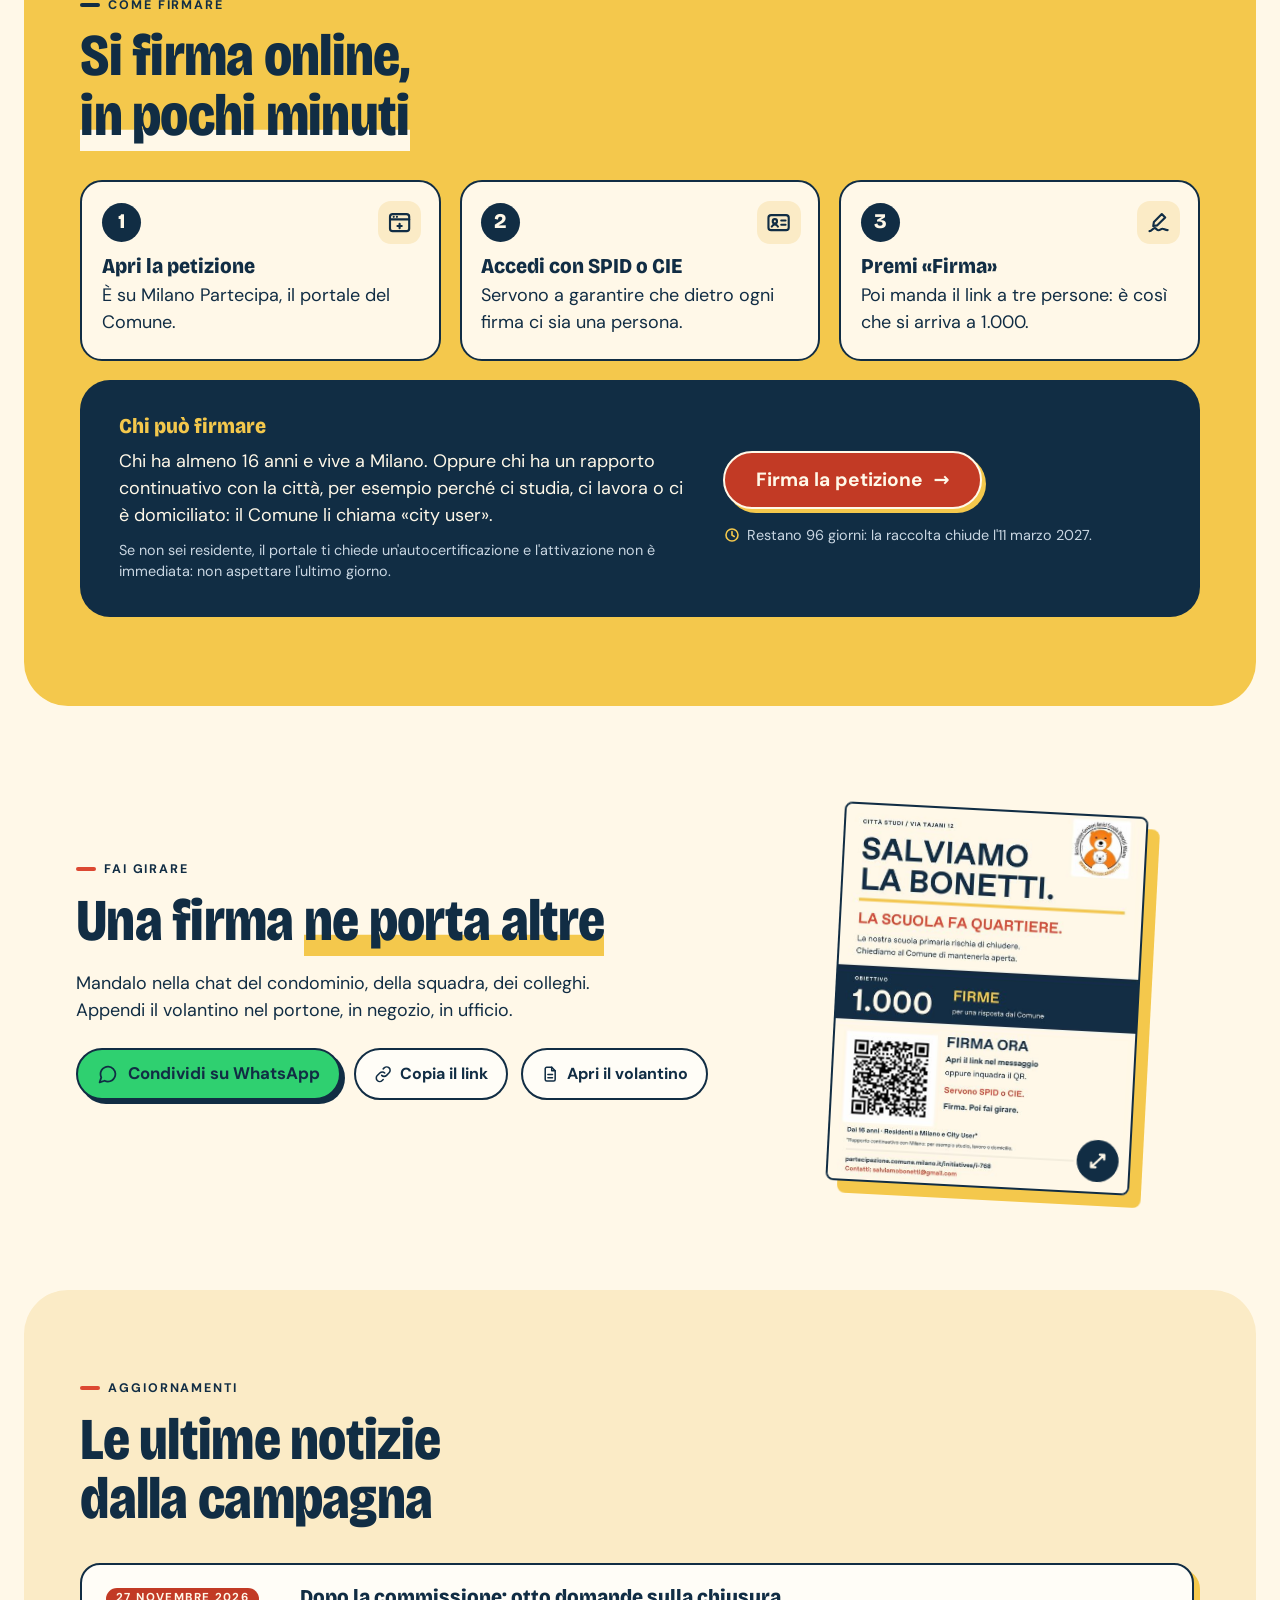
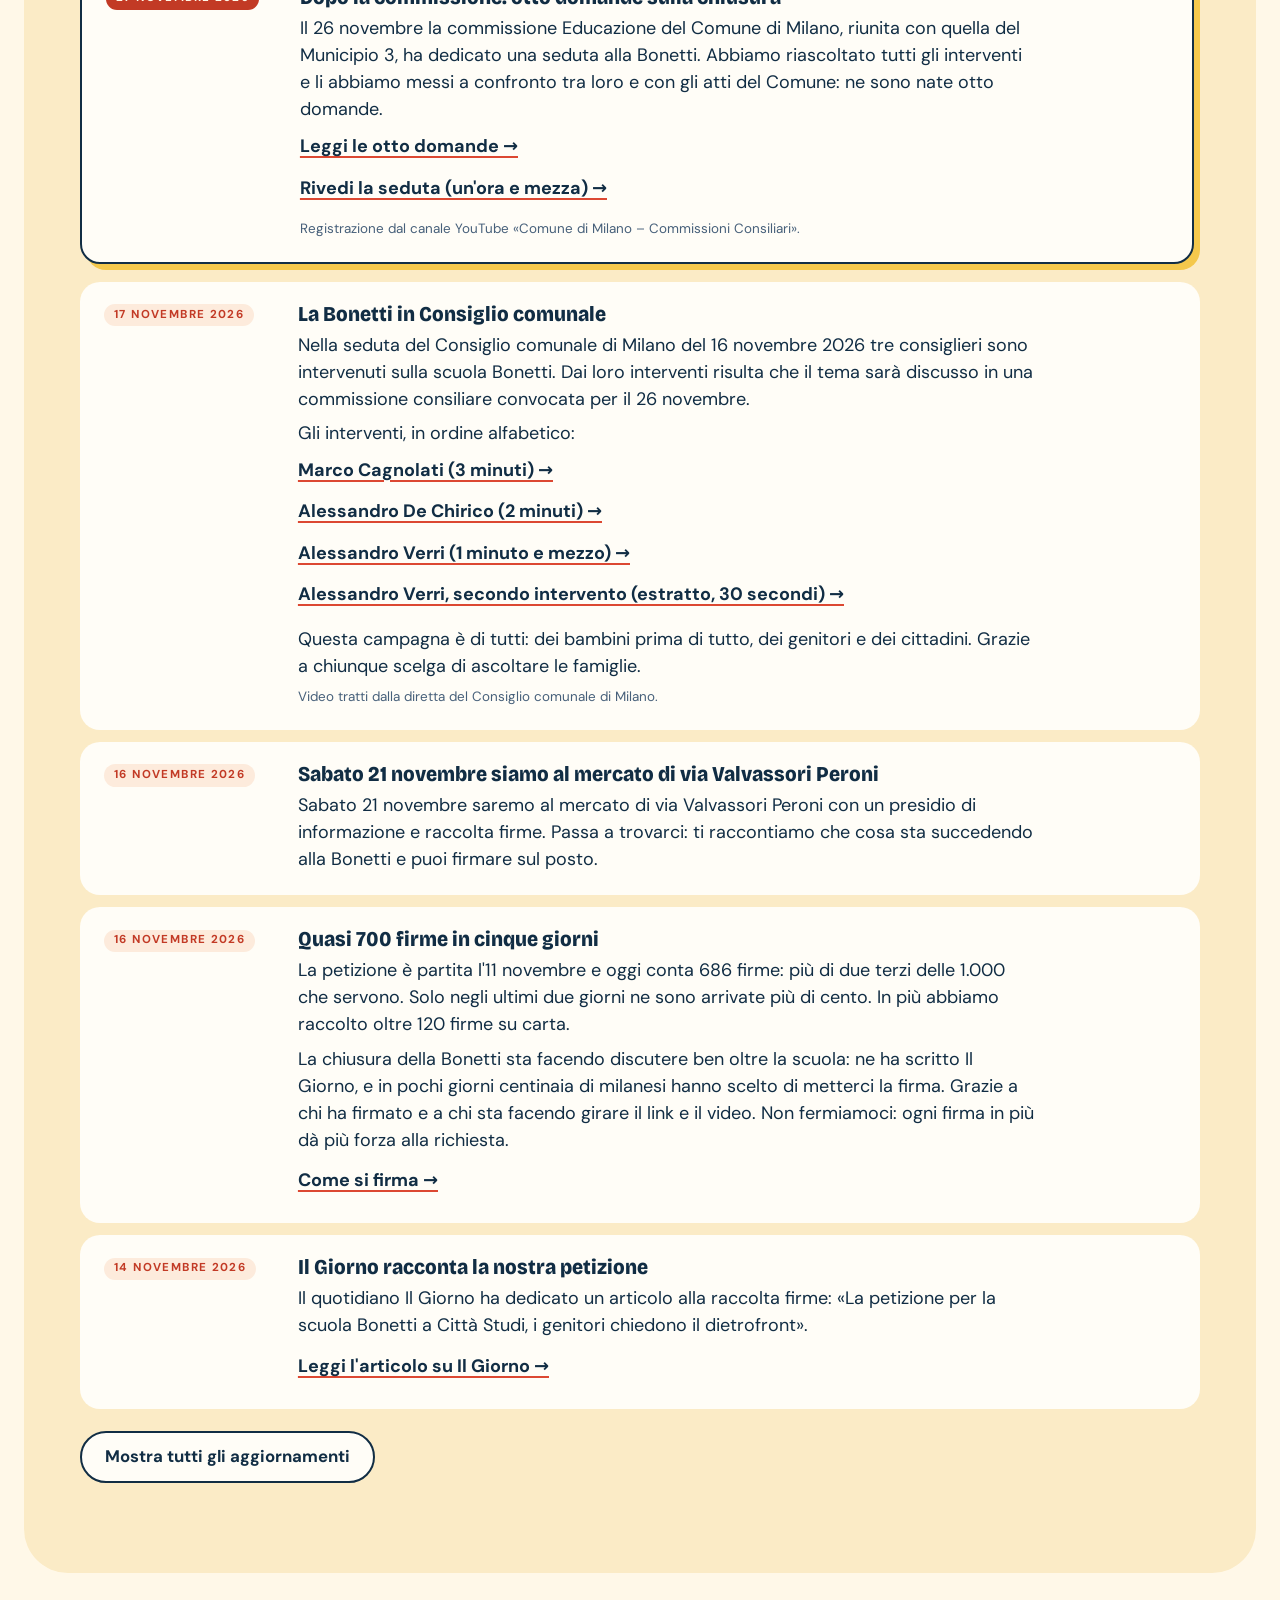
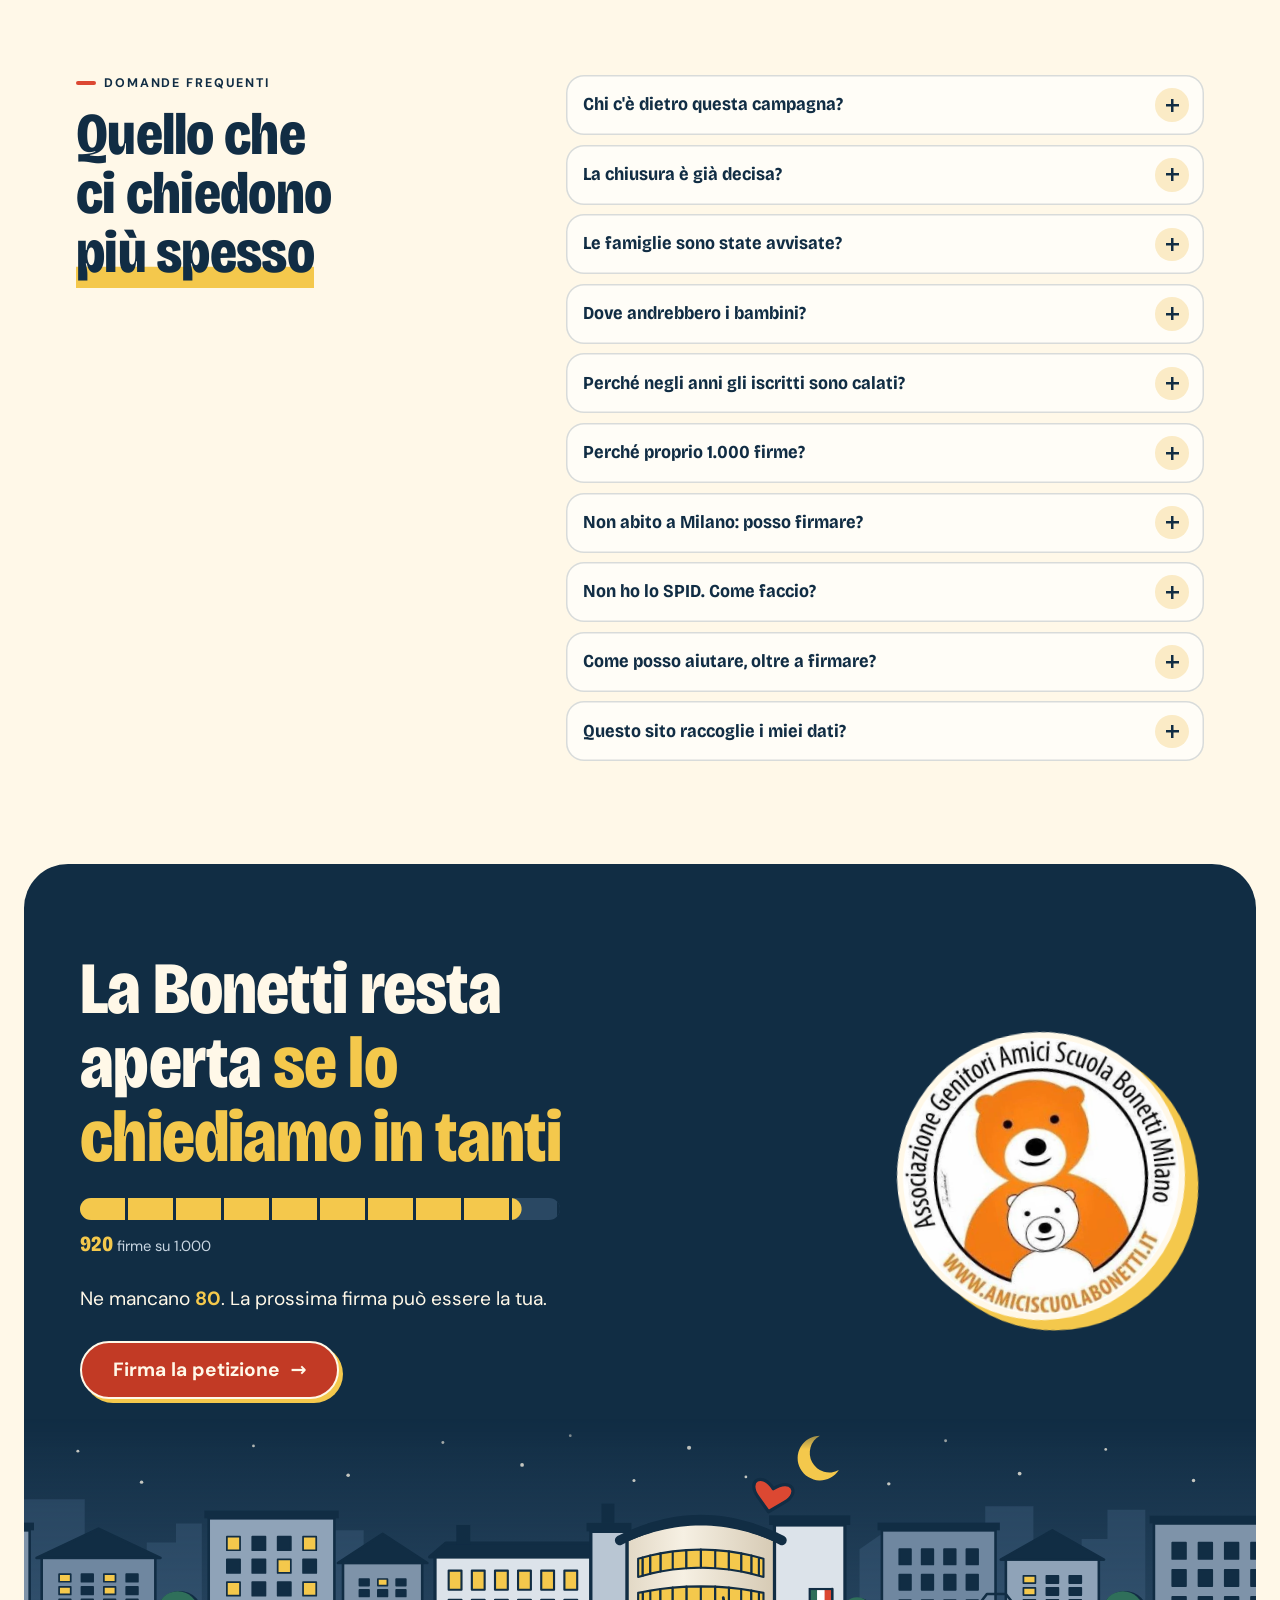
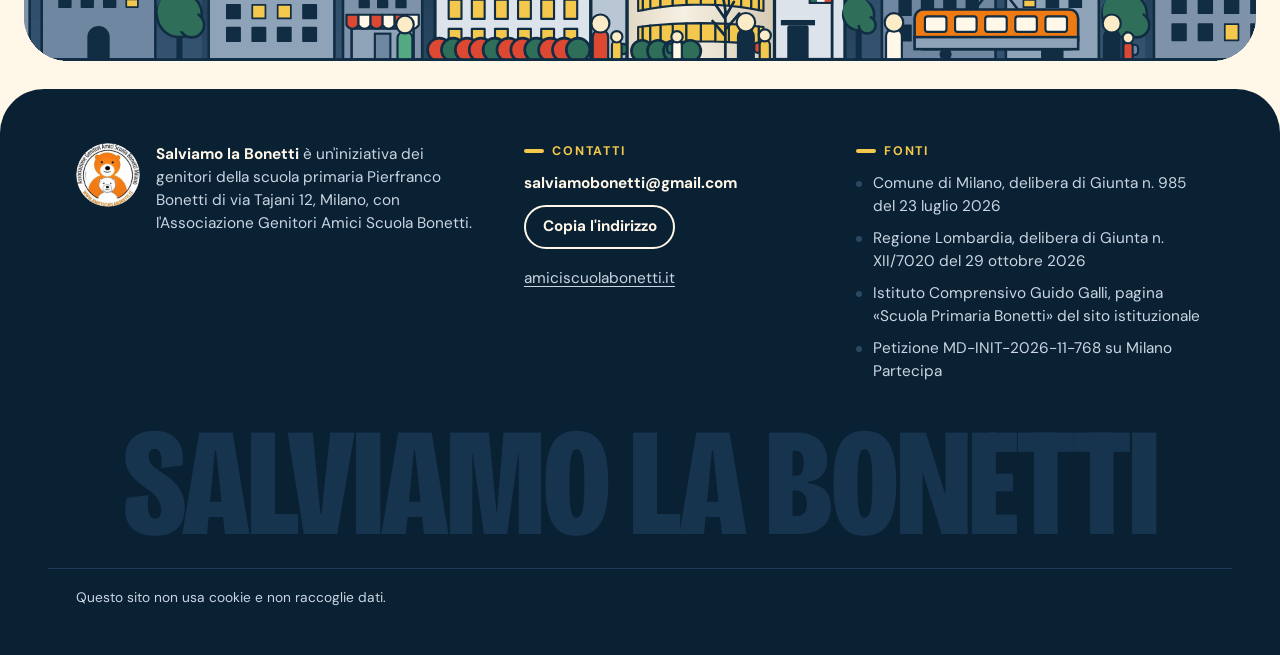
==== commit 79614b70: "Aggiorna il contatore delle firme" ====
--- a/index.html
+++ b/index.html
@@ -32,7 +32,7 @@
   il resto della pagina si aggiorna da solo.
 -->
 <div id="campagna" hidden
-     data-firme="919" data-obiettivo="1000" data-aggiornato="28 novembre 2026"
+     data-firme="920" data-obiettivo="1000" data-aggiornato="28 novembre 2026"
      data-scadenza="2027-03-11" data-apertura="2026-11-11"
      data-sito="https://salviamobonetti.it/"></div>
 
@@ -95,13 +95,13 @@
       <p class="meter__eyebrow">Obiettivo 1.000 firme</p>
       <div class="ring">
         <svg viewBox="0 0 240 240" role="img" aria-labelledby="ring-t">
-          <title id="ring-t">919 firme raccolte su 1.000</title>
+          <title id="ring-t">920 firme raccolte su 1.000</title>
           <defs>
             <linearGradient id="anello-oro" x1="0" y1="0" x2="1" y2="1"><stop offset="0" stop-color="#FFE27A"/><stop offset=".5" stop-color="#F4C84C"/><stop offset="1" stop-color="#F2A531"/></linearGradient>
             <pattern id="anello-retino" width="8" height="8" patternUnits="userSpaceOnUse" patternTransform="rotate(45)"><rect width="8" height="8" fill="#2A4863"/><rect width="2.6" height="8" fill="#3A5A78"/></pattern>
           </defs>
           <circle class="ring__track" cx="120" cy="120" r="104" style="stroke:url(#anello-retino) #2A4863"/>
-          <circle class="ring__bar" cx="120" cy="120" r="104" stroke-dasharray="653.45" stroke-dashoffset="52.93" transform="rotate(-90 120 120)" style="stroke:url(#anello-oro) #F4C84C"/>
+          <circle class="ring__bar" cx="120" cy="120" r="104" stroke-dasharray="653.45" stroke-dashoffset="52.28" transform="rotate(-90 120 120)" style="stroke:url(#anello-oro) #F4C84C"/>
           <circle class="ring__luce" cx="120" cy="120" r="104" transform="rotate(-90 120 120)"/>
           <circle class="ring__gaps" cx="120" cy="120" r="104" stroke-dasharray="3.4 61.945" transform="rotate(-90.94 120 120)"/>
           <g class="ring__meta" aria-hidden="true"><path d="M120 11V-15"/><path class="ring__bandiera" d="M121.5-15h19l-5.5 6.5 5.5 6.5h-19z"/></g>
@@ -109,11 +109,11 @@
           <g class="ring__tip"><circle class="ring__halo" cx="120" cy="16" r="9"/><circle class="ring__cap" cx="120" cy="16" r="9"/><circle class="ring__dot" cx="120" cy="16" r="4.4"/></g>
         </svg>
         <div class="ring__num">
-          <strong class="js-firme">919</strong>
+          <strong class="js-firme">920</strong>
           <span>firme su <span class="js-obiettivo">1.000</span></span>
         </div>
       </div>
-      <p class="meter__left js-frase-contatore">Ne mancano <strong class="js-mancano">81</strong></p>
+      <p class="meter__left js-frase-contatore">Ne mancano <strong class="js-mancano">80</strong></p>
       <p class="meter__date">Dato del <span class="js-aggiornato">28 novembre 2026</span>. <span class="meter__s">Si firma fino all'11 marzo 2027.</span></p>
     </aside>
 
@@ -165,13 +165,13 @@
 <section class="band band--navy panel record" id="risultato">
   <div class="wrap">
     <p class="eyebrow">Il risultato fin qui</p>
-    <h2><span class="js-firme">919</span> firme in <span class="hl"><span class="js-giorni">17</span> giorni</span></h2>
+    <h2><span class="js-firme">920</span> firme in <span class="hl"><span class="js-giorni">17</span> giorni</span></h2>
     <ul class="record__numeri">
-      <li><strong data-conta class="js-firme">919</strong><span>firme raccolte</span></li>
+      <li><strong data-conta class="js-firme">920</strong><span>firme raccolte</span></li>
       <li><strong data-conta class="js-giorni">17</strong><span>giorni dall'apertura</span></li>
       <li><strong data-conta class="js-media">54</strong><span>firme al giorno, in media</span></li>
     </ul>
-    <p class="record__testo">La Bonetti non è soltanto un edificio scolastico: è un patrimonio educativo e sociale che la comunità è determinata a difendere. <span class="js-frase-record">Ne mancano <strong class="js-mancano">81</strong> per arrivare a 1.000: ogni firma conta.</span></p>
+    <p class="record__testo">La Bonetti non è soltanto un edificio scolastico: è un patrimonio educativo e sociale che la comunità è determinata a difendere. <span class="js-frase-record">Ne mancano <strong class="js-mancano">80</strong> per arrivare a 1.000: ogni firma conta.</span></p>
     <a class="btn" href="https://partecipazione.comune.milano.it/initiatives/i-768" target="_blank" rel="noopener">Firma la petizione <span aria-hidden="true">→</span></a>
     <p class="record__fonte">Dati di Milano Partecipa, il portale del Comune di Milano: petizione aperta l'11 novembre 2026. Dato del <span class="js-aggiornato">28 novembre 2026</span>.</p>
   </div>
@@ -632,9 +632,9 @@
       <h2>La Bonetti resta aperta <span class="hl">se lo chiediamo in tanti</span></h2>
       <div class="goal" aria-hidden="true">
         <div class="goal__bar"><i></i></div>
-        <p><strong class="js-firme">919</strong> firme su <span class="js-obiettivo">1.000</span></p>
-      </div>
-      <p class="js-frase-finale">Ne mancano <strong class="js-mancano">81</strong>. La prossima firma può essere la tua.</p>
+        <p><strong class="js-firme">920</strong> firme su <span class="js-obiettivo">1.000</span></p>
+      </div>
+      <p class="js-frase-finale">Ne mancano <strong class="js-mancano">80</strong>. La prossima firma può essere la tua.</p>
       <a class="btn btn--big" href="https://partecipazione.comune.milano.it/initiatives/i-768" target="_blank" rel="noopener">Firma la petizione <span aria-hidden="true">→</span></a>
     </div>
     <img class="final__bear" src="assets/img/logo.webp" width="300" height="300" alt="">
@@ -682,7 +682,7 @@
 
 <div class="dock" id="dock" aria-hidden="true">
   <svg class="dock__ring" viewBox="0 0 40 40" aria-hidden="true"><circle cx="20" cy="20" r="16"/><circle class="js-arco" cx="20" cy="20" r="16" pathLength="100" stroke-dasharray="0 100" transform="rotate(-90 20 20)"/></svg>
-  <p><strong class="js-firme">919</strong> firme su <span class="js-obiettivo">1.000</span></p>
+  <p><strong class="js-firme">920</strong> firme su <span class="js-obiettivo">1.000</span></p>
   <a class="btn btn--small" href="https://partecipazione.comune.milano.it/initiatives/i-768" target="_blank" rel="noopener" tabindex="-1">Firma ora <span aria-hidden="true">→</span></a>
   <!-- Le sezioni, a portata di pollice: stesse voci del menu in alto -->
   <details class="dock__menu" id="menu-basso">
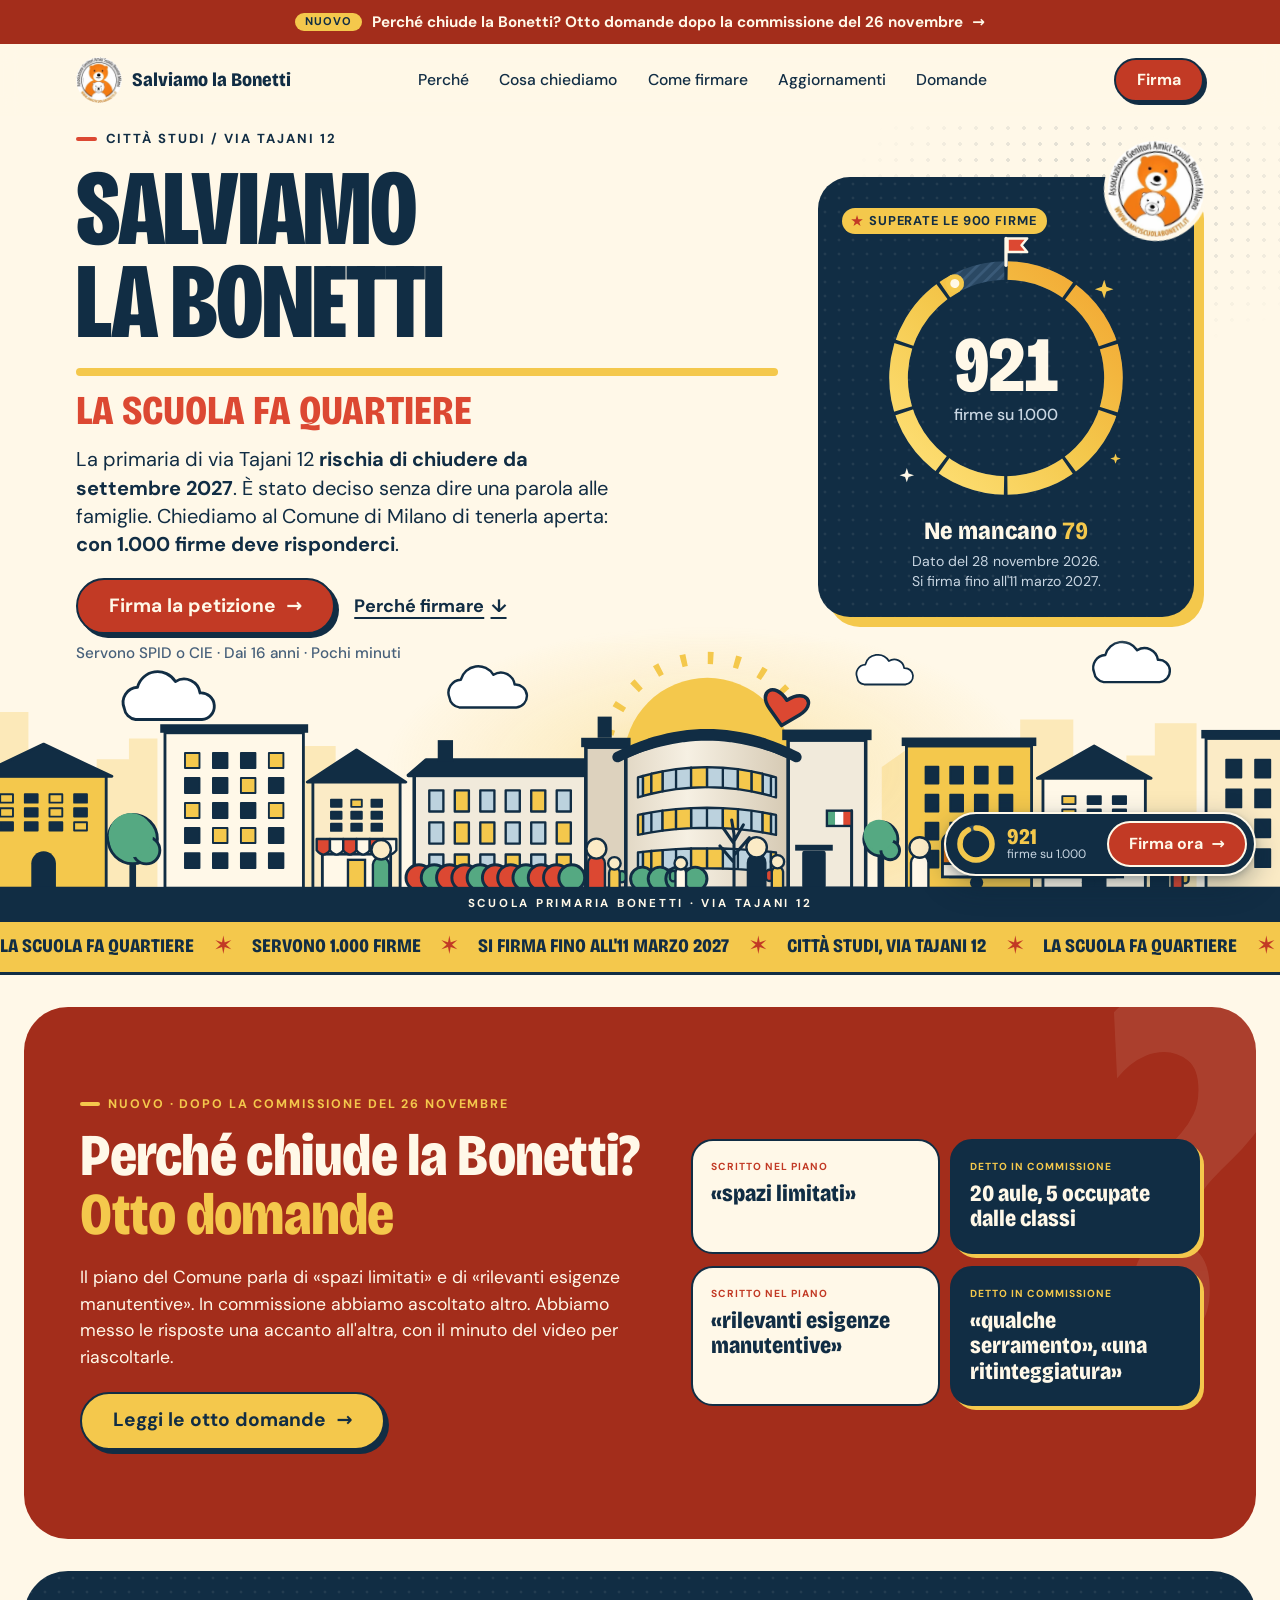
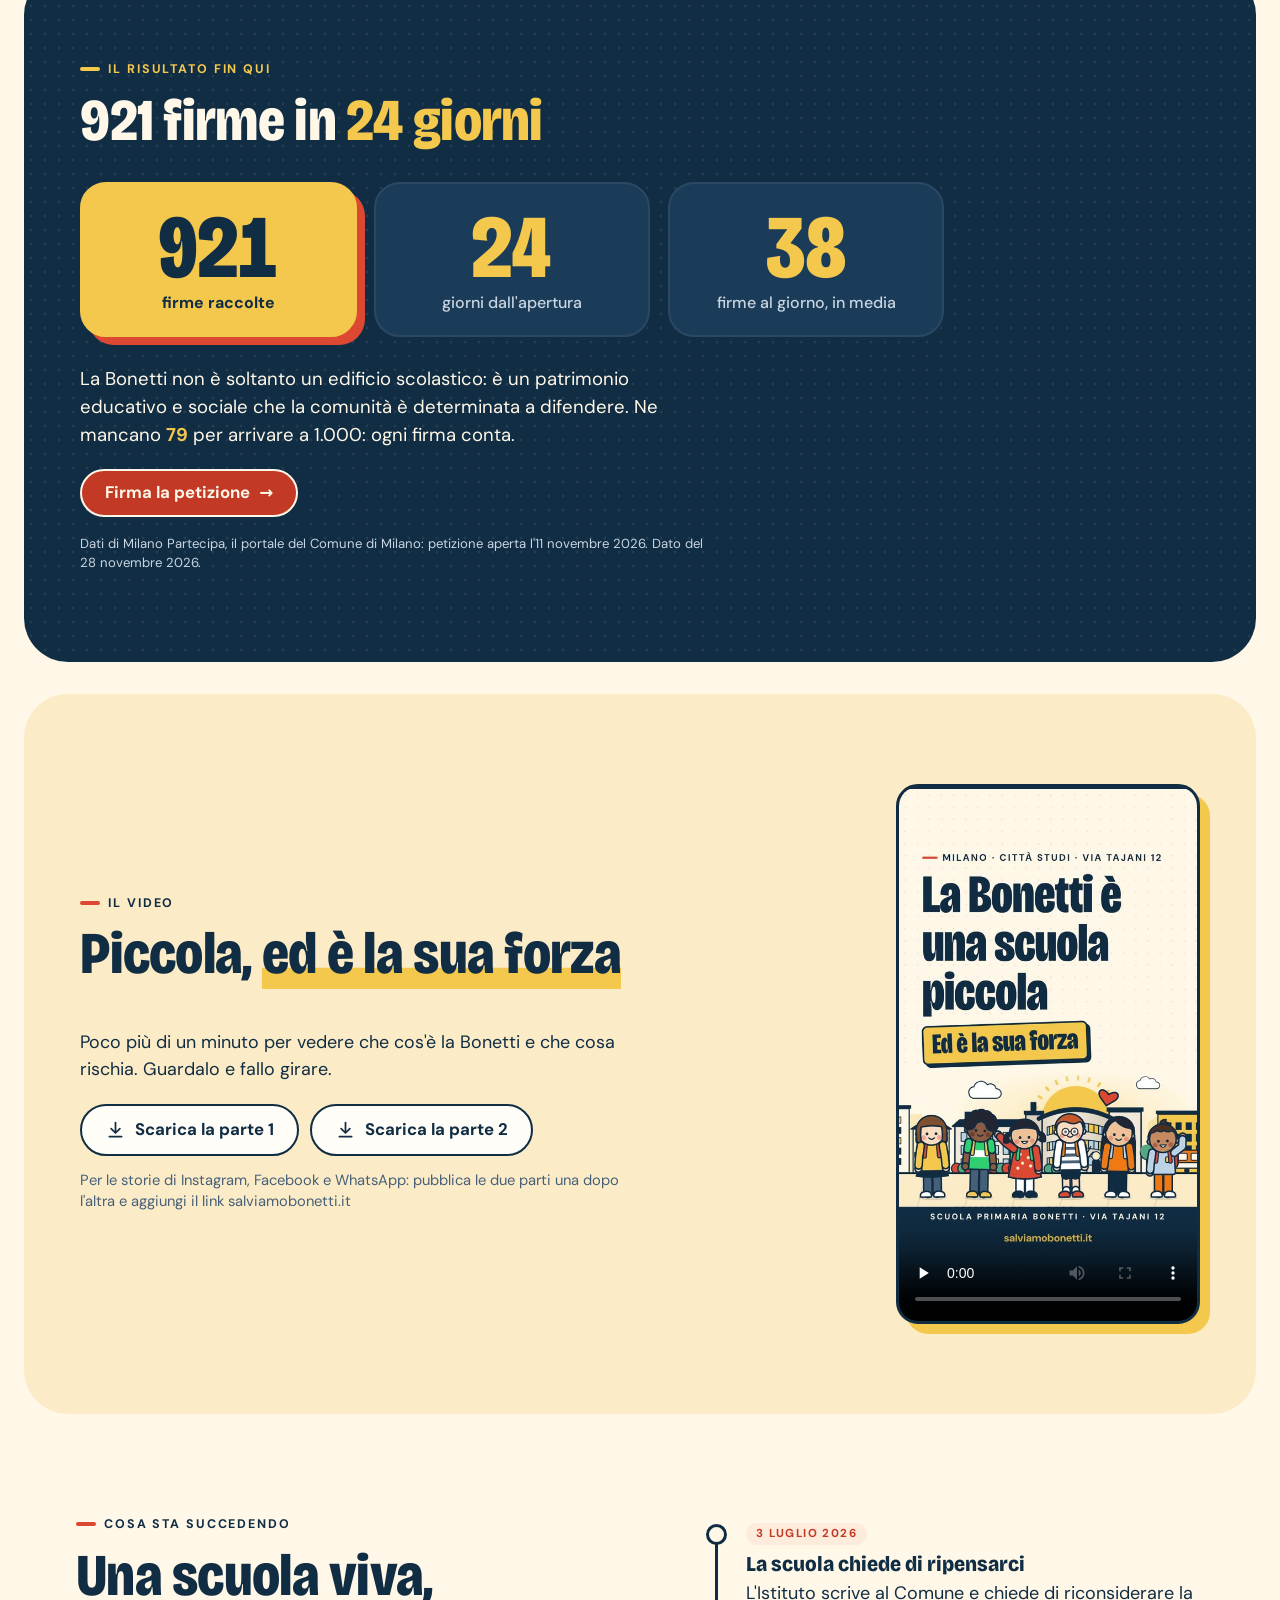
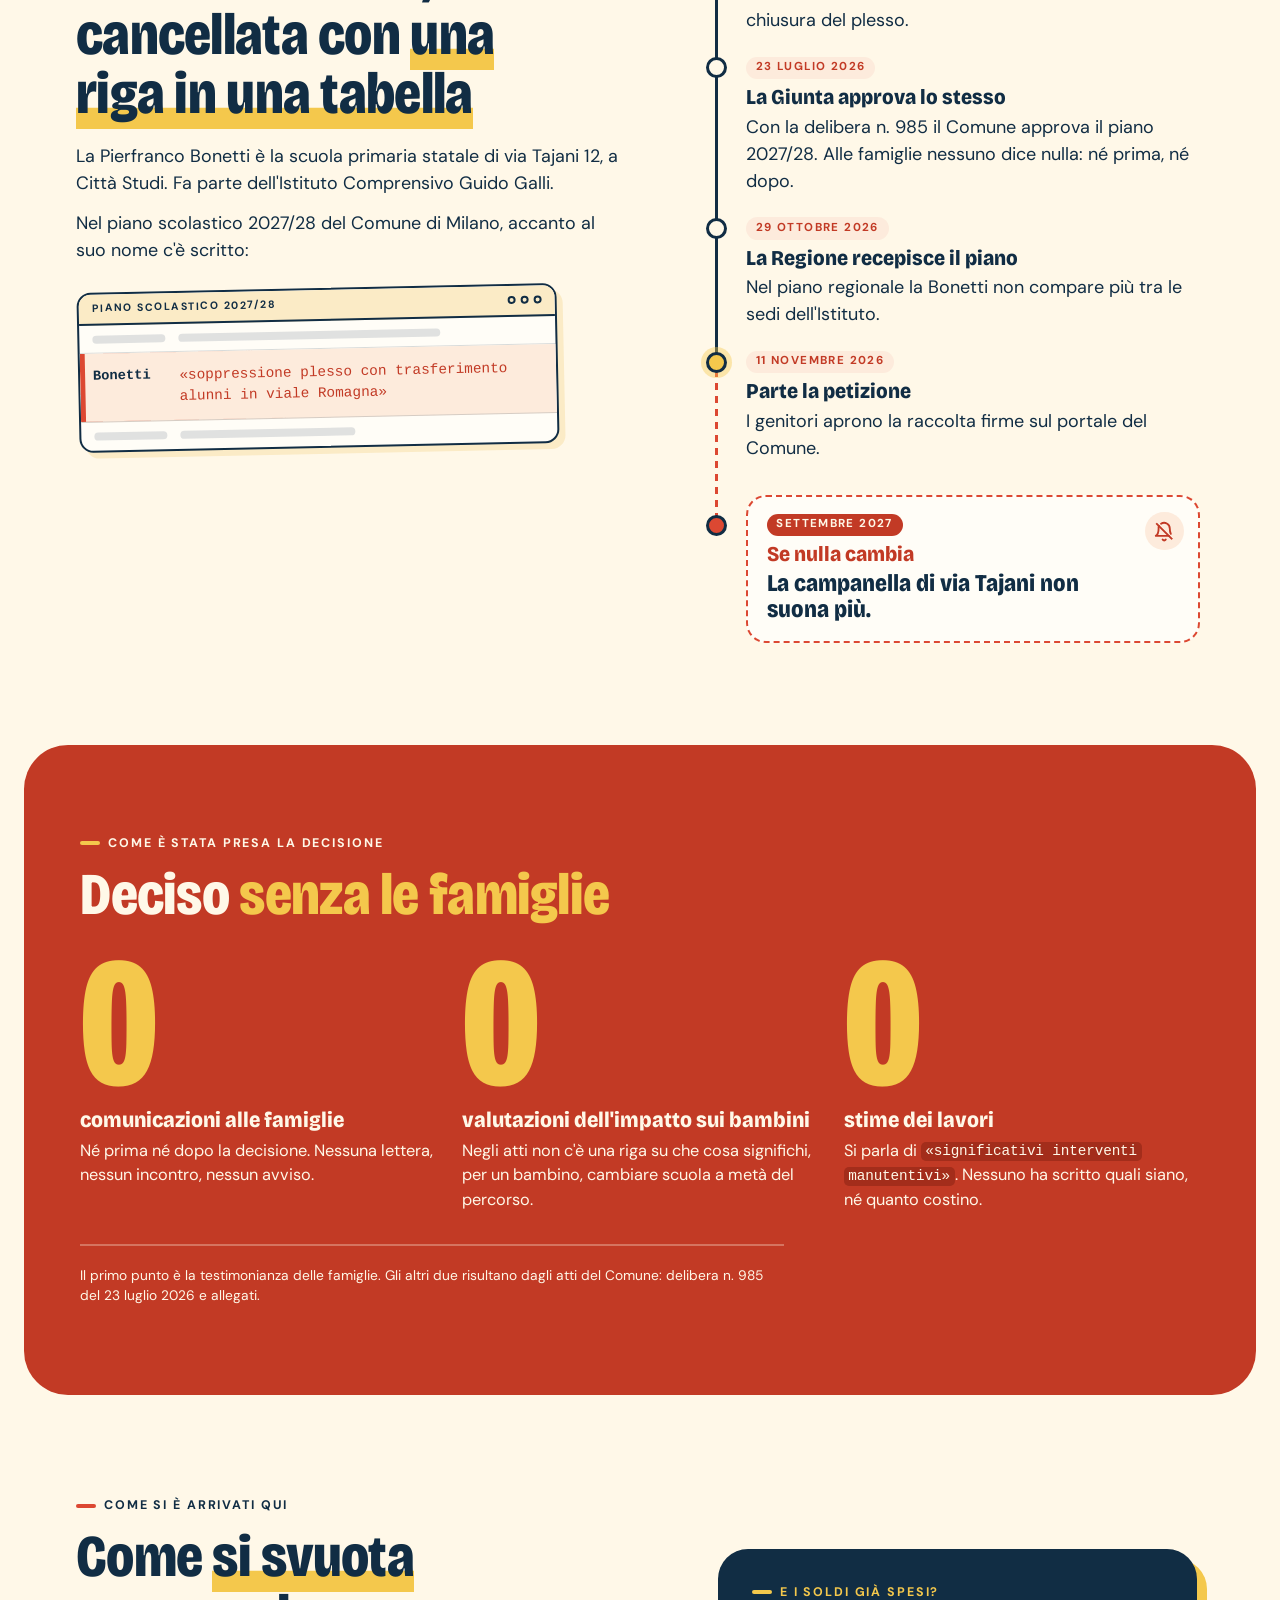
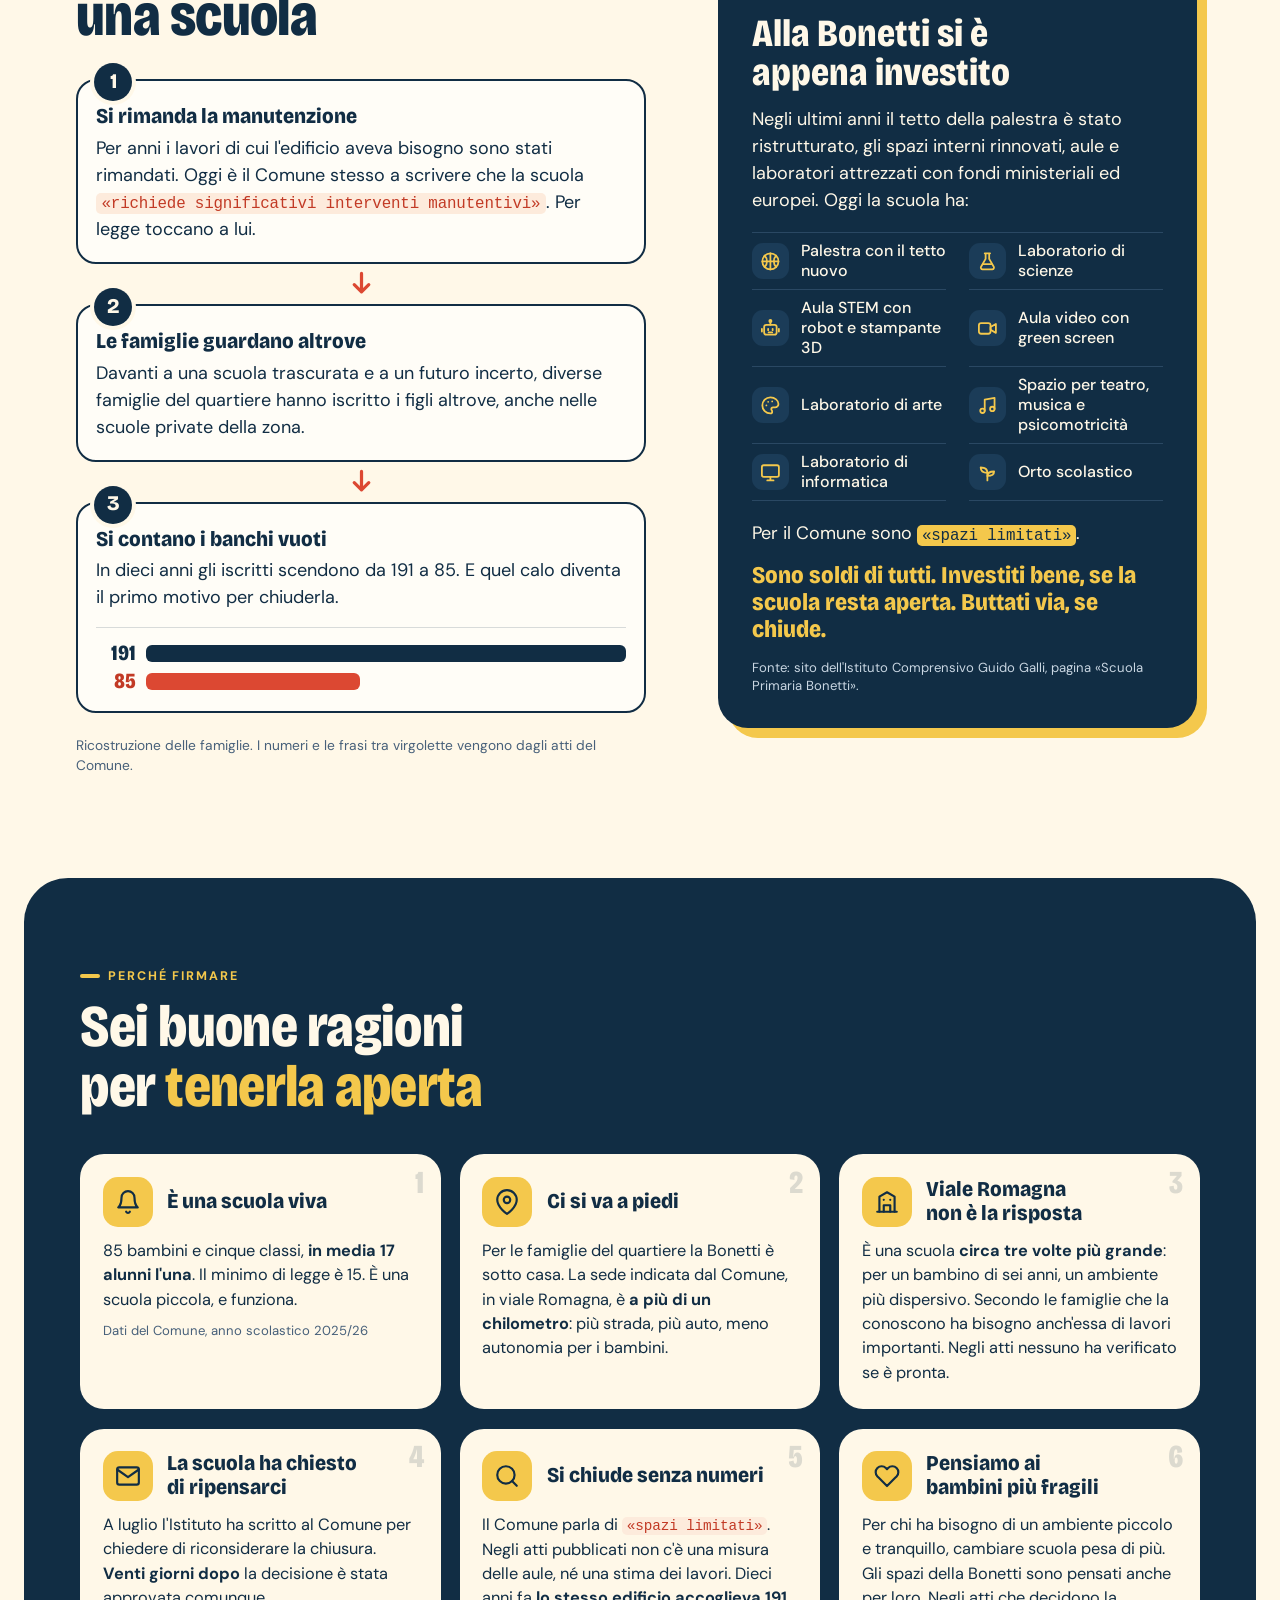
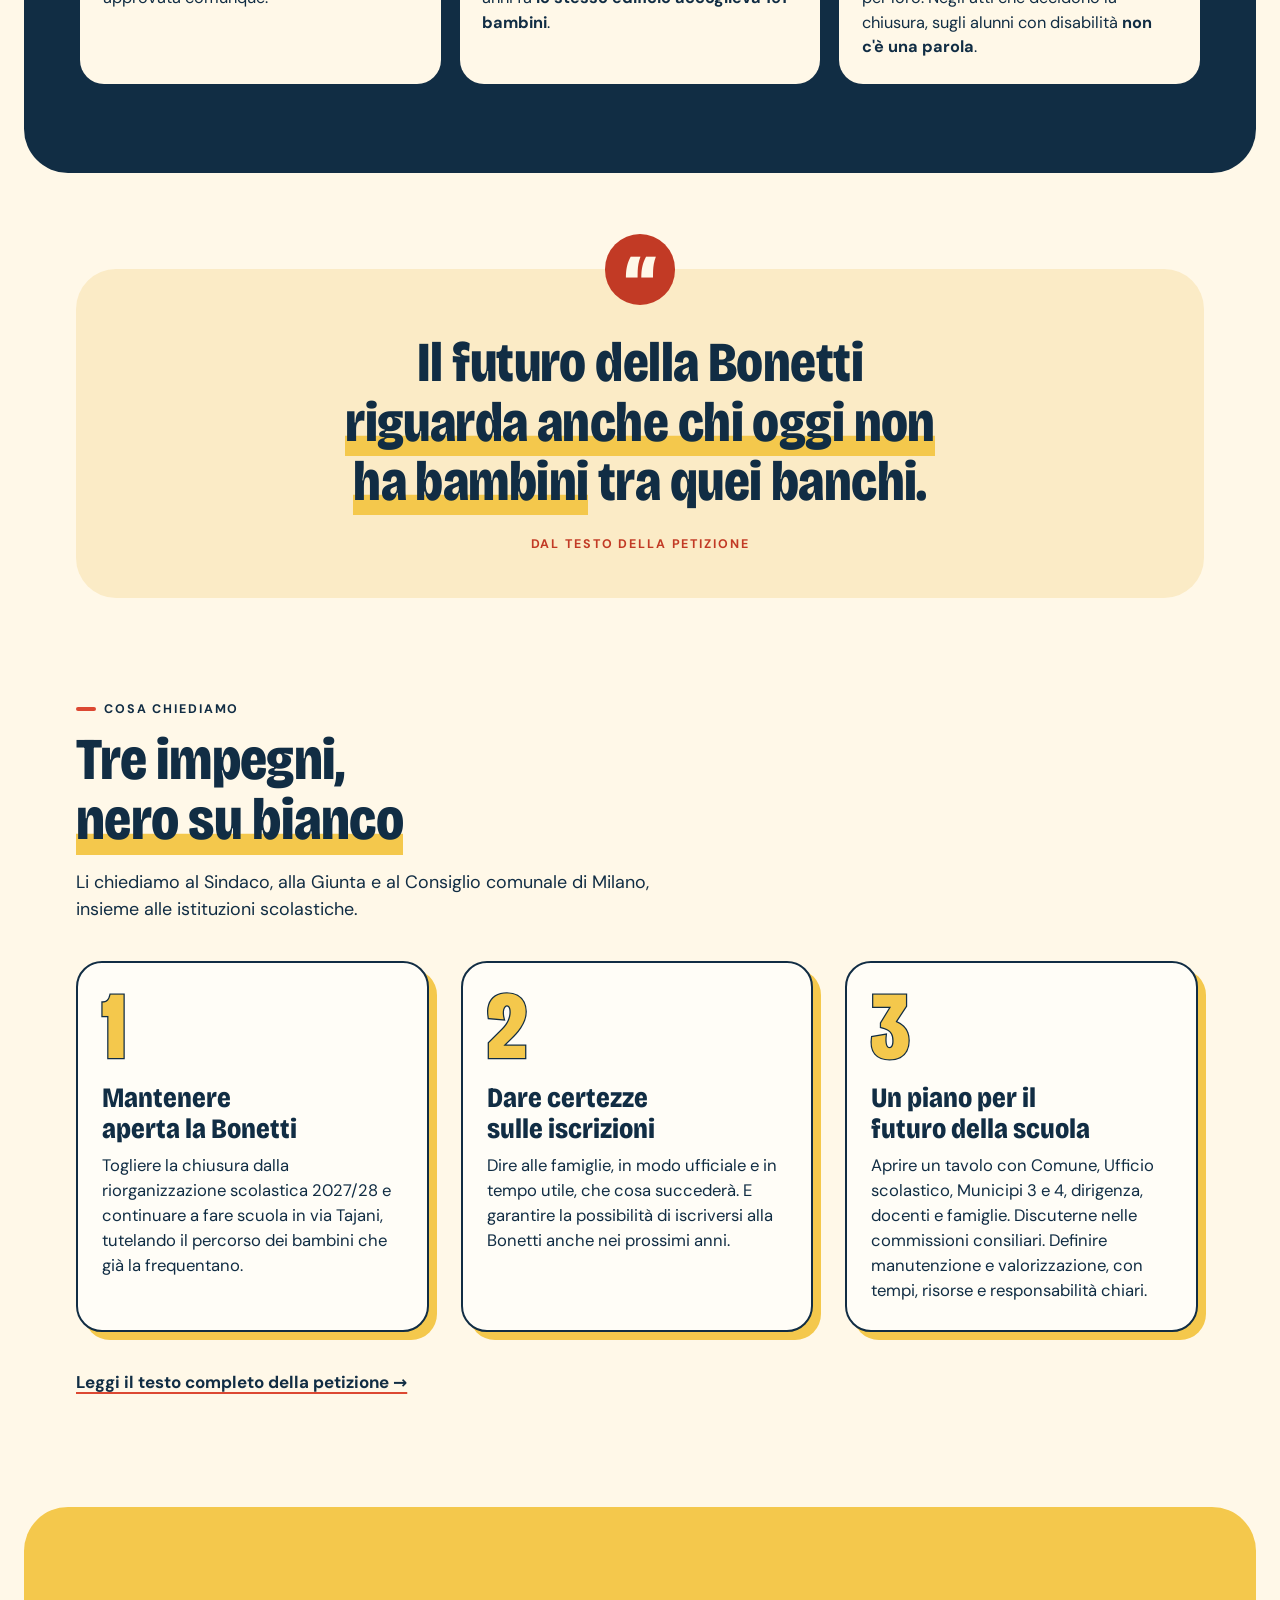
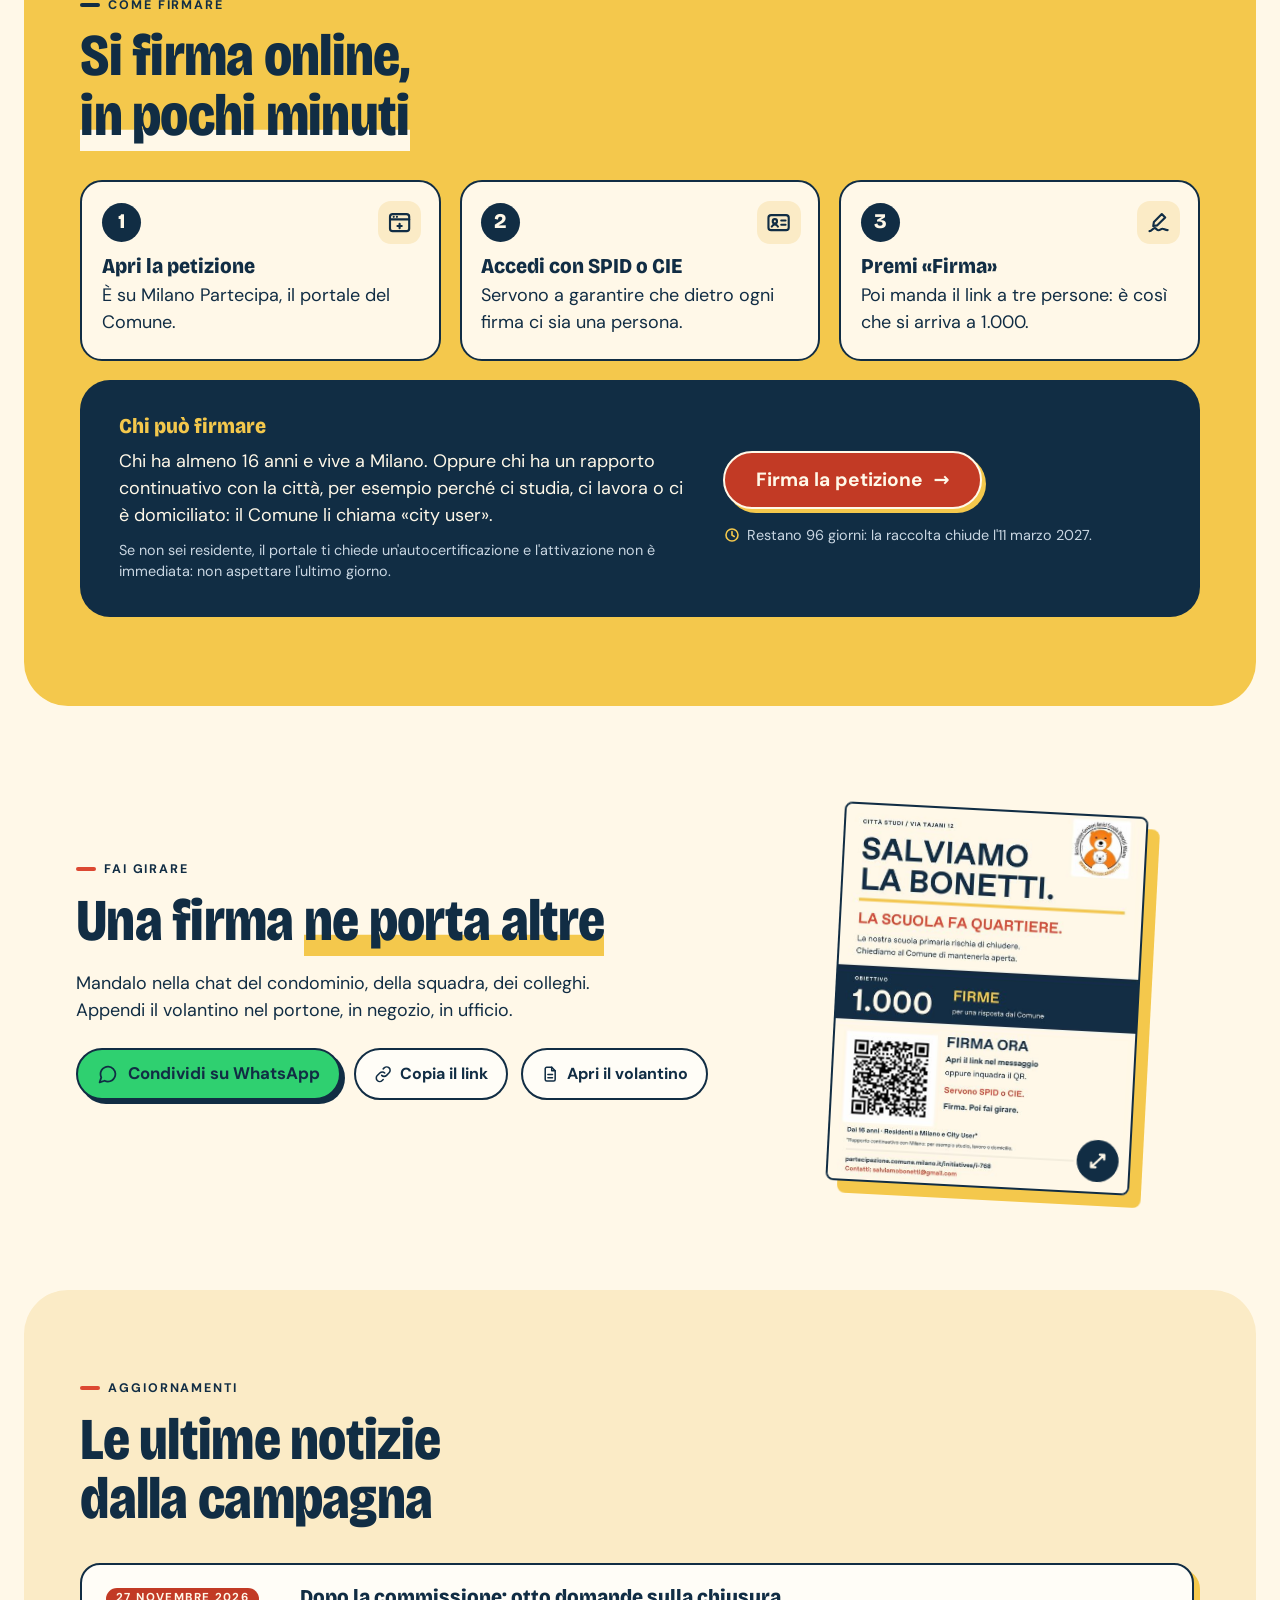
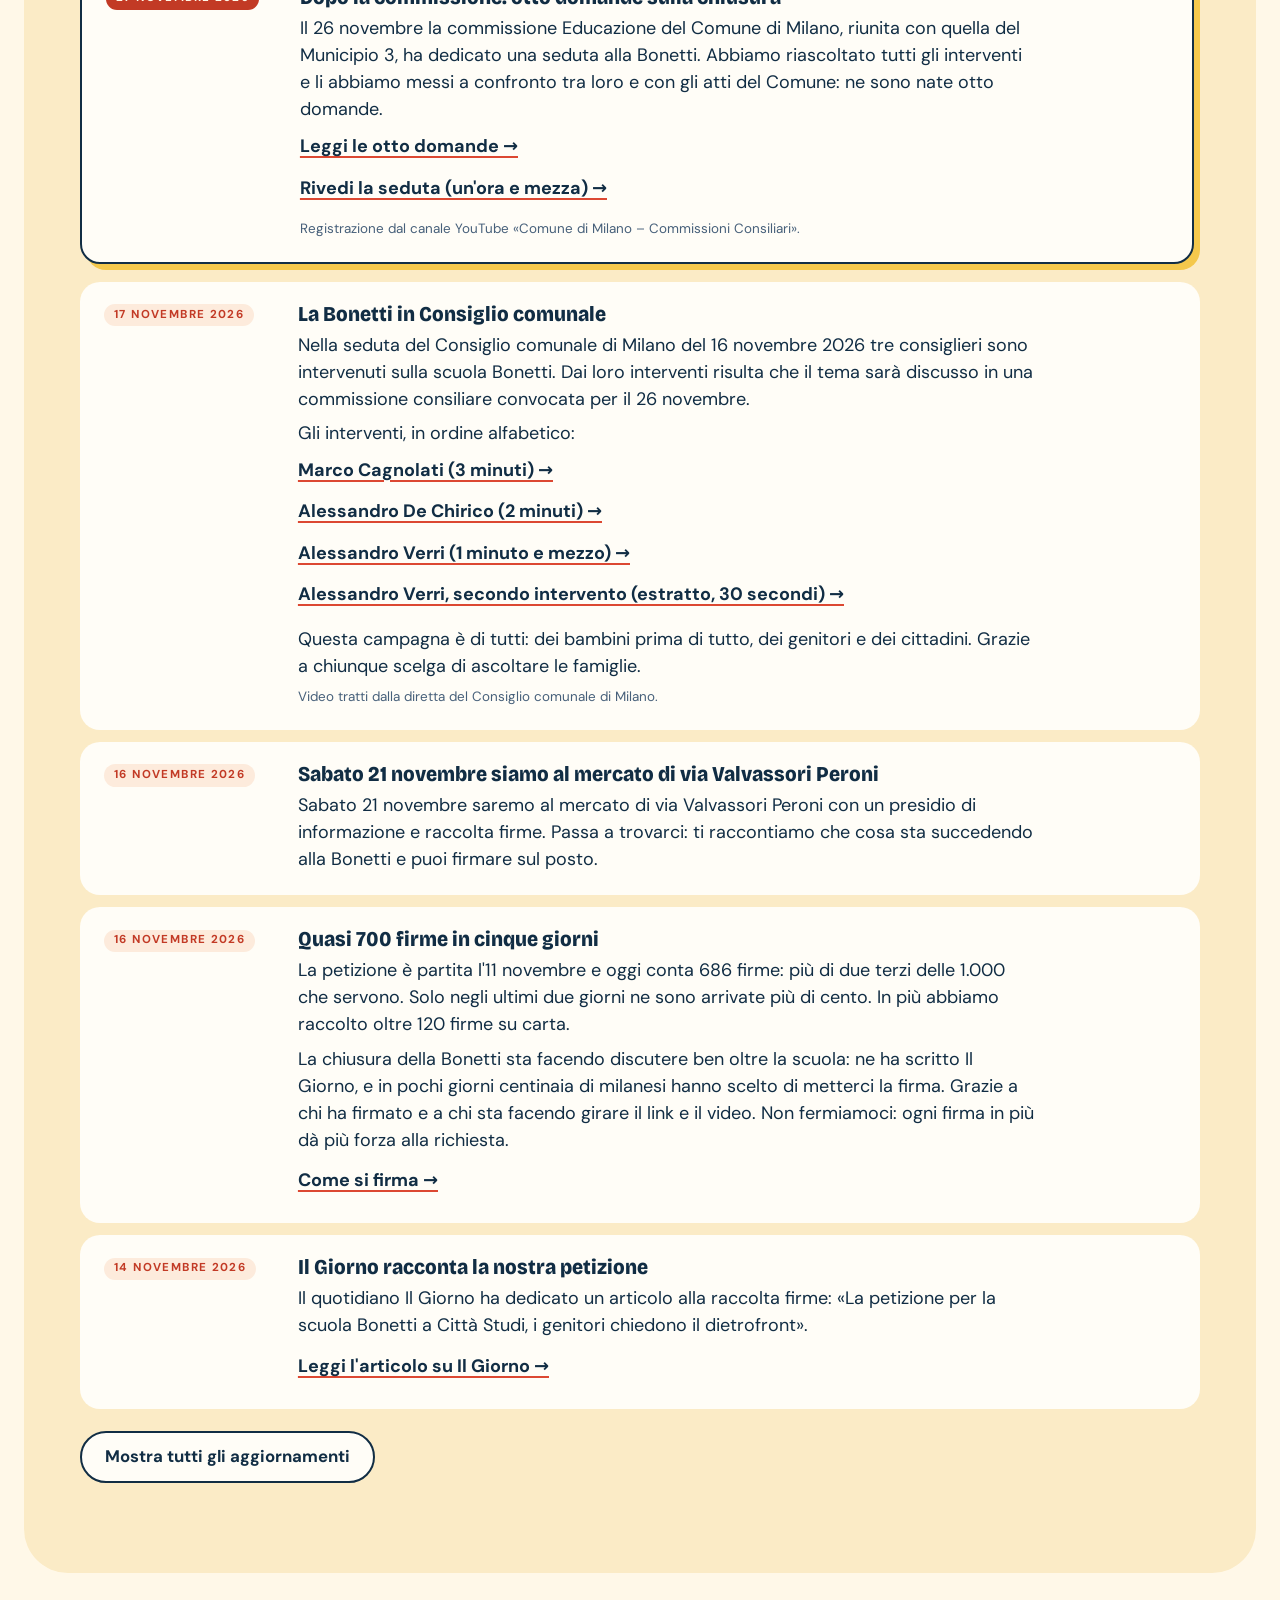
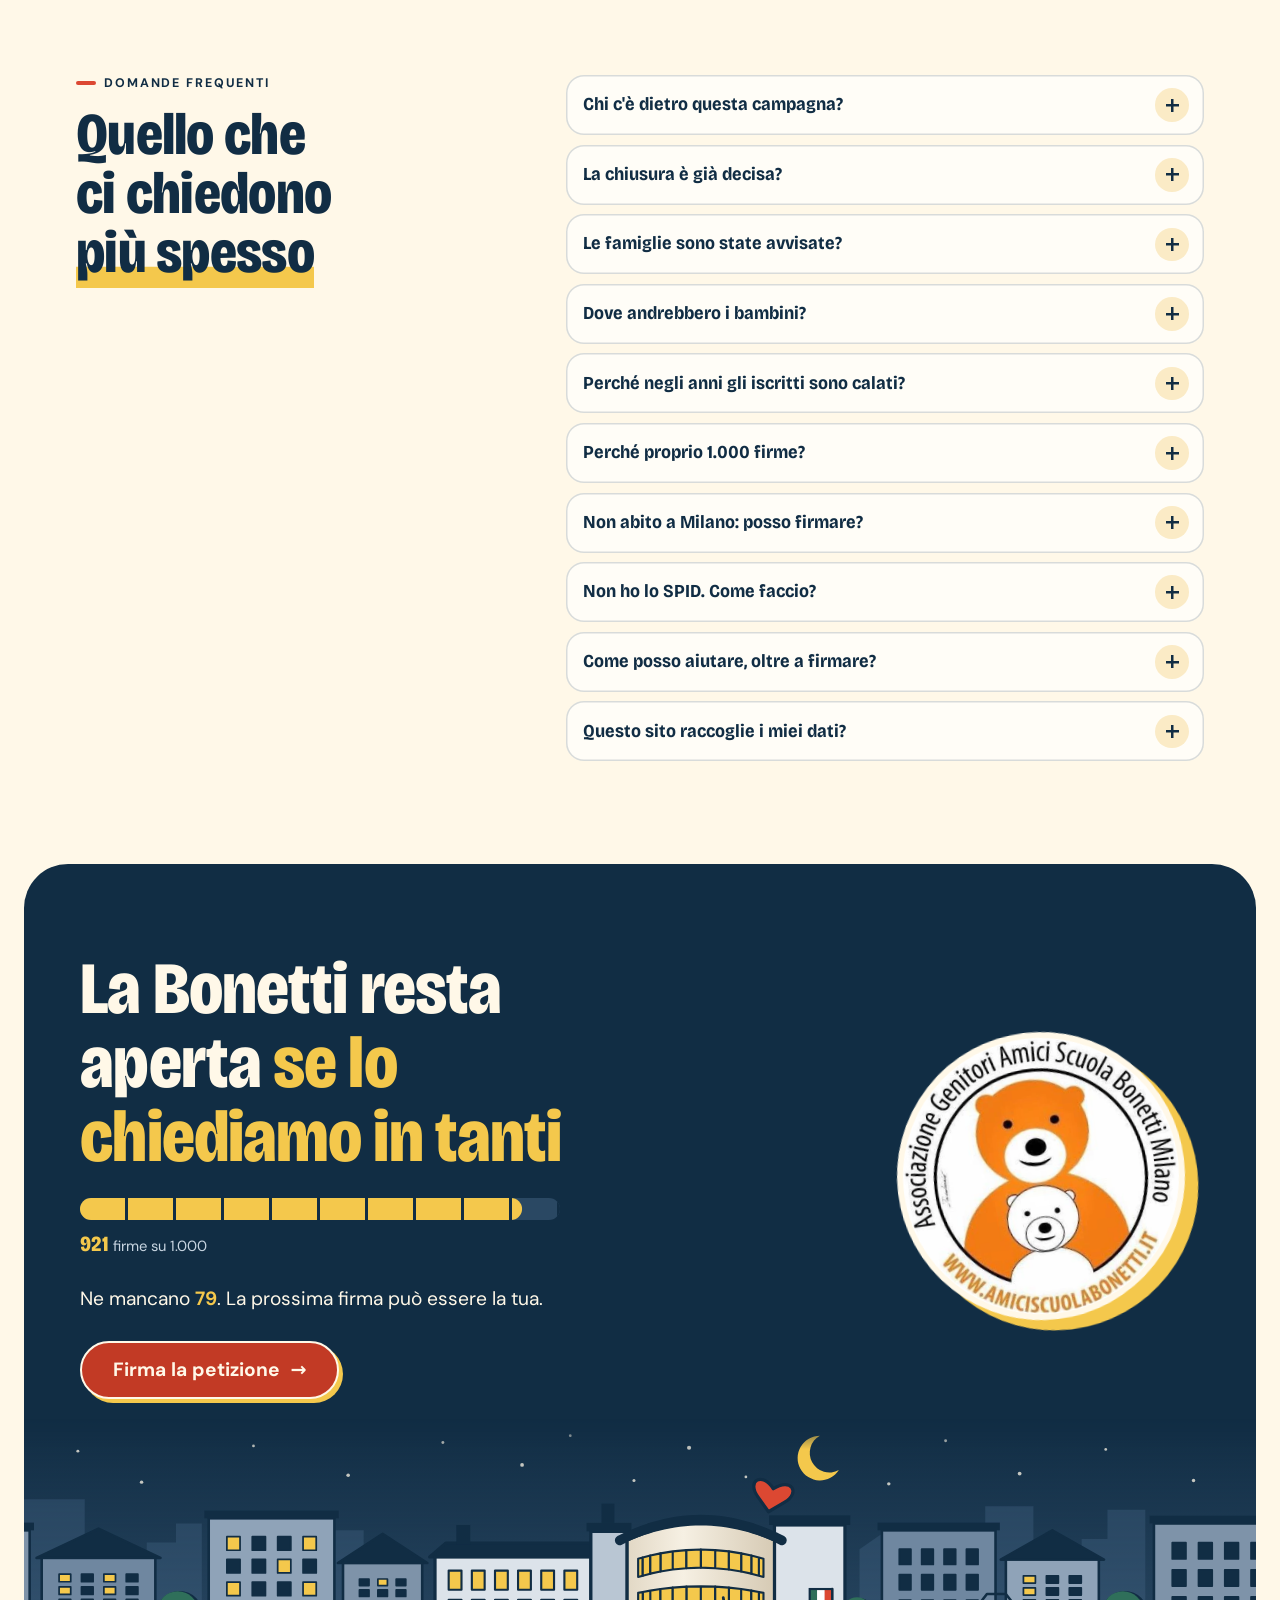
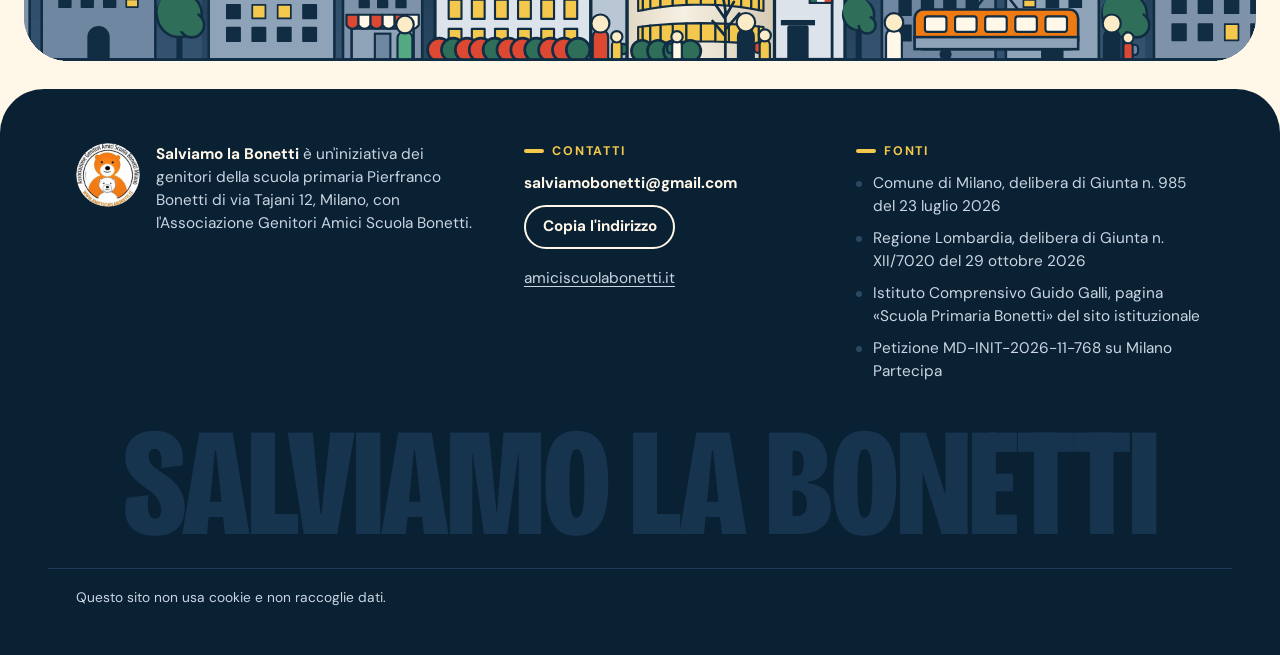
==== commit a51aee12: "Aggiorna il contatore delle firme" ====
--- a/index.html
+++ b/index.html
@@ -32,7 +32,7 @@
   il resto della pagina si aggiorna da solo.
 -->
 <div id="campagna" hidden
-     data-firme="920" data-obiettivo="1000" data-aggiornato="28 novembre 2026"
+     data-firme="921" data-obiettivo="1000" data-aggiornato="28 novembre 2026"
      data-scadenza="2027-03-11" data-apertura="2026-11-11"
      data-sito="https://salviamobonetti.it/"></div>
 
@@ -95,13 +95,13 @@
       <p class="meter__eyebrow">Obiettivo 1.000 firme</p>
       <div class="ring">
         <svg viewBox="0 0 240 240" role="img" aria-labelledby="ring-t">
-          <title id="ring-t">920 firme raccolte su 1.000</title>
+          <title id="ring-t">921 firme raccolte su 1.000</title>
           <defs>
             <linearGradient id="anello-oro" x1="0" y1="0" x2="1" y2="1"><stop offset="0" stop-color="#FFE27A"/><stop offset=".5" stop-color="#F4C84C"/><stop offset="1" stop-color="#F2A531"/></linearGradient>
             <pattern id="anello-retino" width="8" height="8" patternUnits="userSpaceOnUse" patternTransform="rotate(45)"><rect width="8" height="8" fill="#2A4863"/><rect width="2.6" height="8" fill="#3A5A78"/></pattern>
           </defs>
           <circle class="ring__track" cx="120" cy="120" r="104" style="stroke:url(#anello-retino) #2A4863"/>
-          <circle class="ring__bar" cx="120" cy="120" r="104" stroke-dasharray="653.45" stroke-dashoffset="52.28" transform="rotate(-90 120 120)" style="stroke:url(#anello-oro) #F4C84C"/>
+          <circle class="ring__bar" cx="120" cy="120" r="104" stroke-dasharray="653.45" stroke-dashoffset="51.62" transform="rotate(-90 120 120)" style="stroke:url(#anello-oro) #F4C84C"/>
           <circle class="ring__luce" cx="120" cy="120" r="104" transform="rotate(-90 120 120)"/>
           <circle class="ring__gaps" cx="120" cy="120" r="104" stroke-dasharray="3.4 61.945" transform="rotate(-90.94 120 120)"/>
           <g class="ring__meta" aria-hidden="true"><path d="M120 11V-15"/><path class="ring__bandiera" d="M121.5-15h19l-5.5 6.5 5.5 6.5h-19z"/></g>
@@ -109,11 +109,11 @@
           <g class="ring__tip"><circle class="ring__halo" cx="120" cy="16" r="9"/><circle class="ring__cap" cx="120" cy="16" r="9"/><circle class="ring__dot" cx="120" cy="16" r="4.4"/></g>
         </svg>
         <div class="ring__num">
-          <strong class="js-firme">920</strong>
+          <strong class="js-firme">921</strong>
           <span>firme su <span class="js-obiettivo">1.000</span></span>
         </div>
       </div>
-      <p class="meter__left js-frase-contatore">Ne mancano <strong class="js-mancano">80</strong></p>
+      <p class="meter__left js-frase-contatore">Ne mancano <strong class="js-mancano">79</strong></p>
       <p class="meter__date">Dato del <span class="js-aggiornato">28 novembre 2026</span>. <span class="meter__s">Si firma fino all'11 marzo 2027.</span></p>
     </aside>
 
@@ -165,13 +165,13 @@
 <section class="band band--navy panel record" id="risultato">
   <div class="wrap">
     <p class="eyebrow">Il risultato fin qui</p>
-    <h2><span class="js-firme">920</span> firme in <span class="hl"><span class="js-giorni">17</span> giorni</span></h2>
+    <h2><span class="js-firme">921</span> firme in <span class="hl"><span class="js-giorni">17</span> giorni</span></h2>
     <ul class="record__numeri">
-      <li><strong data-conta class="js-firme">920</strong><span>firme raccolte</span></li>
+      <li><strong data-conta class="js-firme">921</strong><span>firme raccolte</span></li>
       <li><strong data-conta class="js-giorni">17</strong><span>giorni dall'apertura</span></li>
       <li><strong data-conta class="js-media">54</strong><span>firme al giorno, in media</span></li>
     </ul>
-    <p class="record__testo">La Bonetti non è soltanto un edificio scolastico: è un patrimonio educativo e sociale che la comunità è determinata a difendere. <span class="js-frase-record">Ne mancano <strong class="js-mancano">80</strong> per arrivare a 1.000: ogni firma conta.</span></p>
+    <p class="record__testo">La Bonetti non è soltanto un edificio scolastico: è un patrimonio educativo e sociale che la comunità è determinata a difendere. <span class="js-frase-record">Ne mancano <strong class="js-mancano">79</strong> per arrivare a 1.000: ogni firma conta.</span></p>
     <a class="btn" href="https://partecipazione.comune.milano.it/initiatives/i-768" target="_blank" rel="noopener">Firma la petizione <span aria-hidden="true">→</span></a>
     <p class="record__fonte">Dati di Milano Partecipa, il portale del Comune di Milano: petizione aperta l'11 novembre 2026. Dato del <span class="js-aggiornato">28 novembre 2026</span>.</p>
   </div>
@@ -632,9 +632,9 @@
       <h2>La Bonetti resta aperta <span class="hl">se lo chiediamo in tanti</span></h2>
       <div class="goal" aria-hidden="true">
         <div class="goal__bar"><i></i></div>
-        <p><strong class="js-firme">920</strong> firme su <span class="js-obiettivo">1.000</span></p>
-      </div>
-      <p class="js-frase-finale">Ne mancano <strong class="js-mancano">80</strong>. La prossima firma può essere la tua.</p>
+        <p><strong class="js-firme">921</strong> firme su <span class="js-obiettivo">1.000</span></p>
+      </div>
+      <p class="js-frase-finale">Ne mancano <strong class="js-mancano">79</strong>. La prossima firma può essere la tua.</p>
       <a class="btn btn--big" href="https://partecipazione.comune.milano.it/initiatives/i-768" target="_blank" rel="noopener">Firma la petizione <span aria-hidden="true">→</span></a>
     </div>
     <img class="final__bear" src="assets/img/logo.webp" width="300" height="300" alt="">
@@ -682,7 +682,7 @@
 
 <div class="dock" id="dock" aria-hidden="true">
   <svg class="dock__ring" viewBox="0 0 40 40" aria-hidden="true"><circle cx="20" cy="20" r="16"/><circle class="js-arco" cx="20" cy="20" r="16" pathLength="100" stroke-dasharray="0 100" transform="rotate(-90 20 20)"/></svg>
-  <p><strong class="js-firme">920</strong> firme su <span class="js-obiettivo">1.000</span></p>
+  <p><strong class="js-firme">921</strong> firme su <span class="js-obiettivo">1.000</span></p>
   <a class="btn btn--small" href="https://partecipazione.comune.milano.it/initiatives/i-768" target="_blank" rel="noopener" tabindex="-1">Firma ora <span aria-hidden="true">→</span></a>
   <!-- Le sezioni, a portata di pollice: stesse voci del menu in alto -->
   <details class="dock__menu" id="menu-basso">
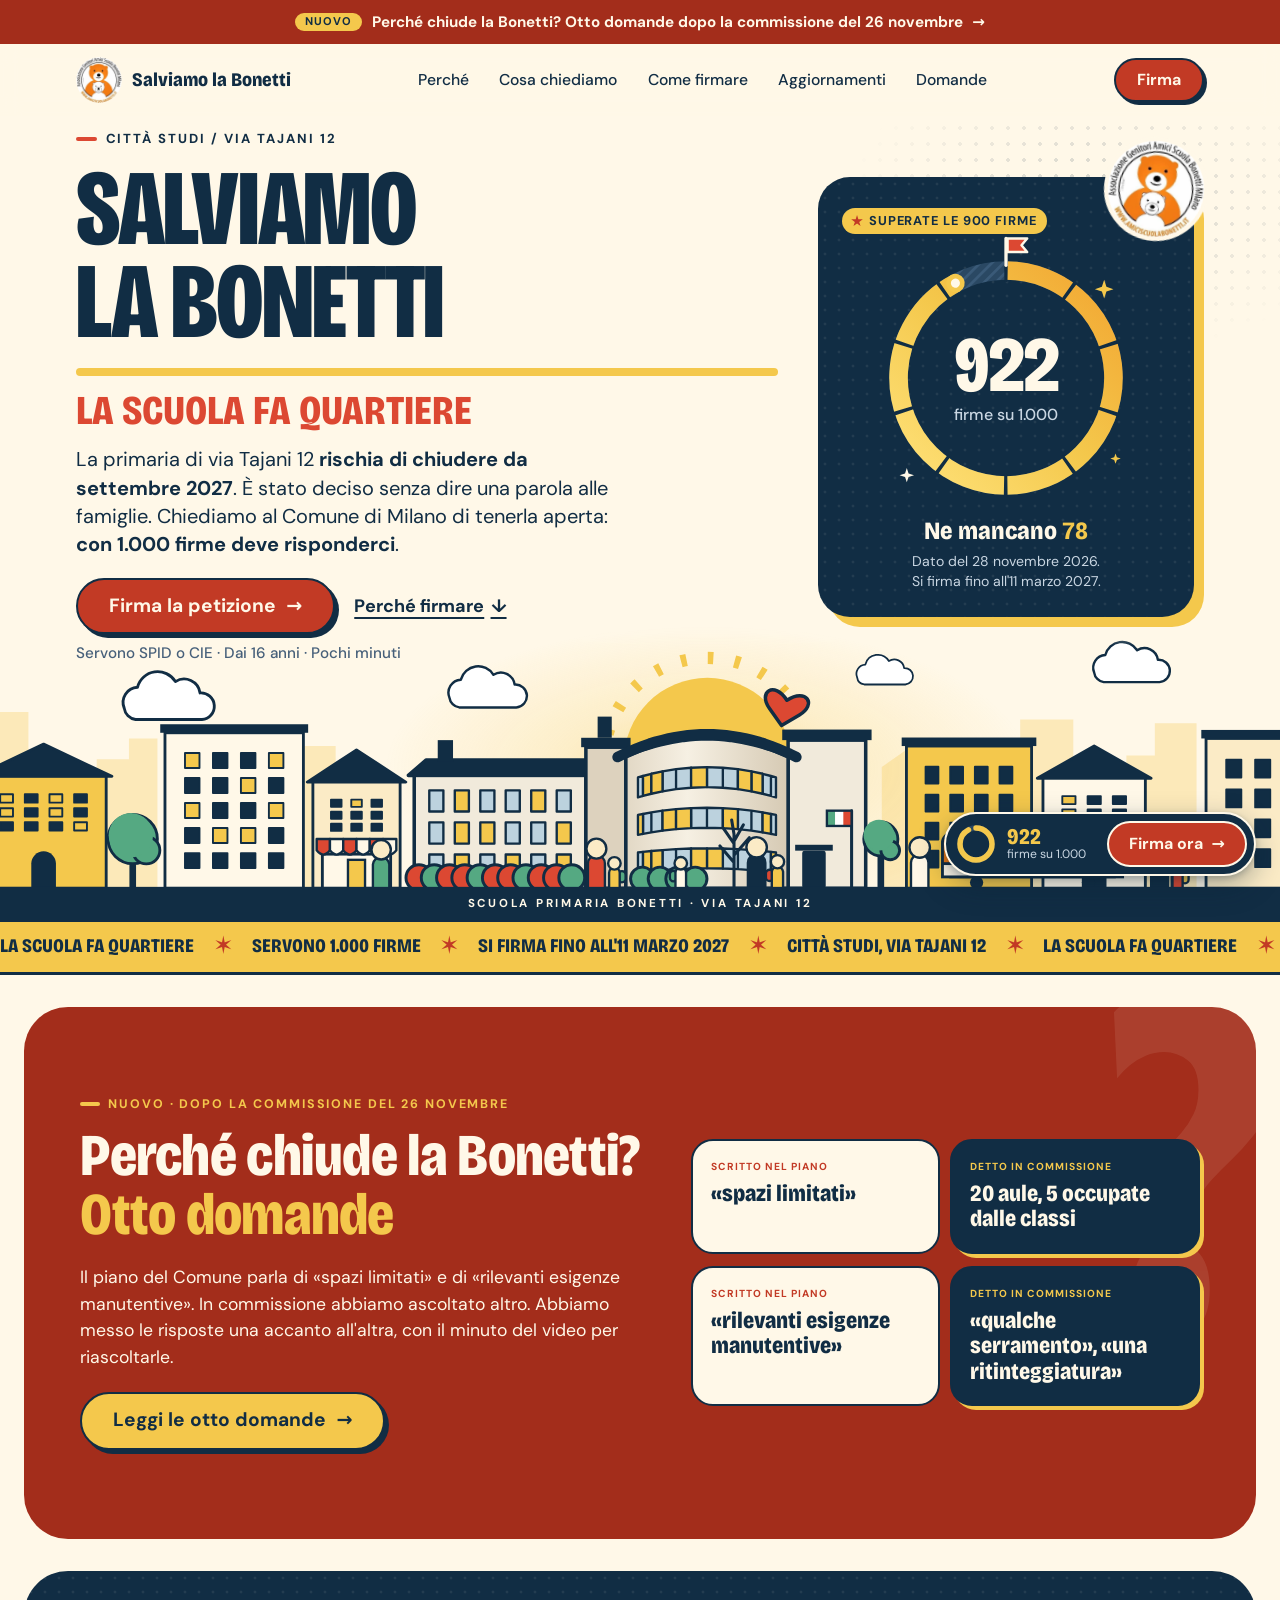
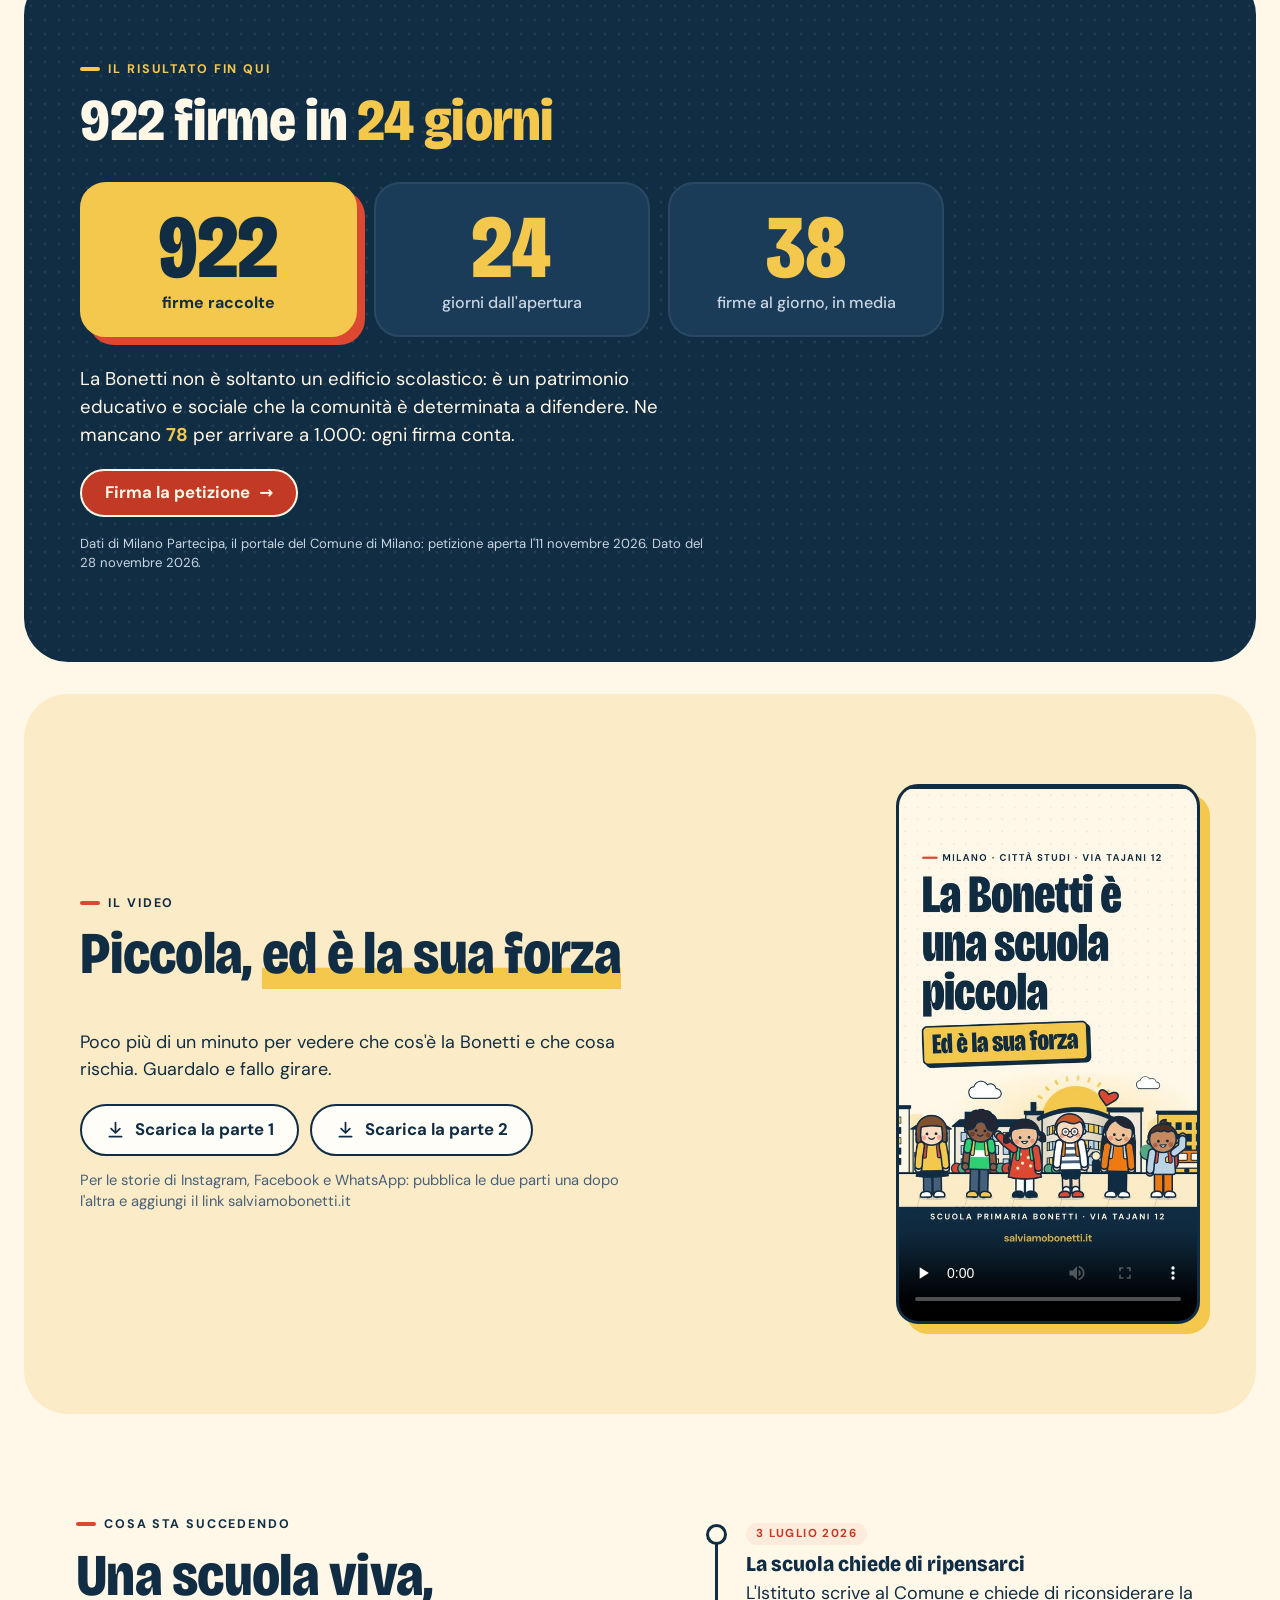
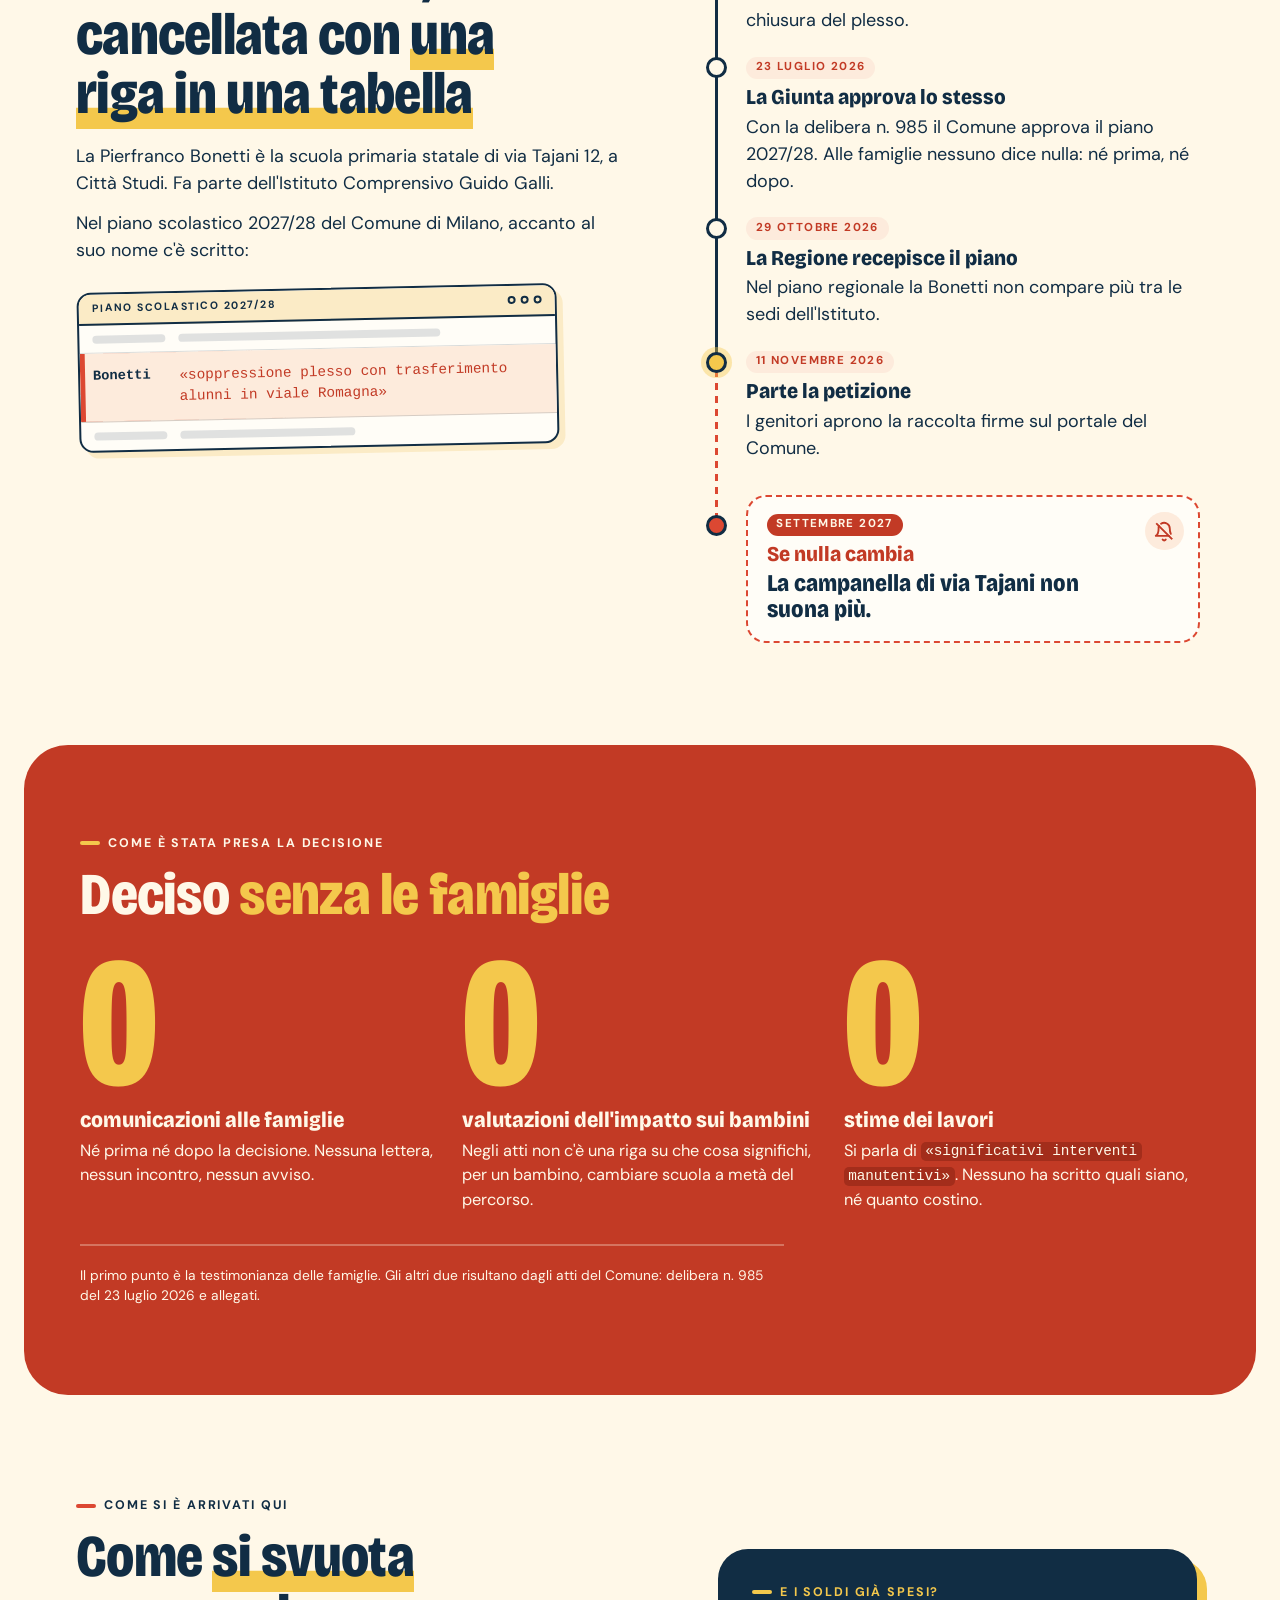
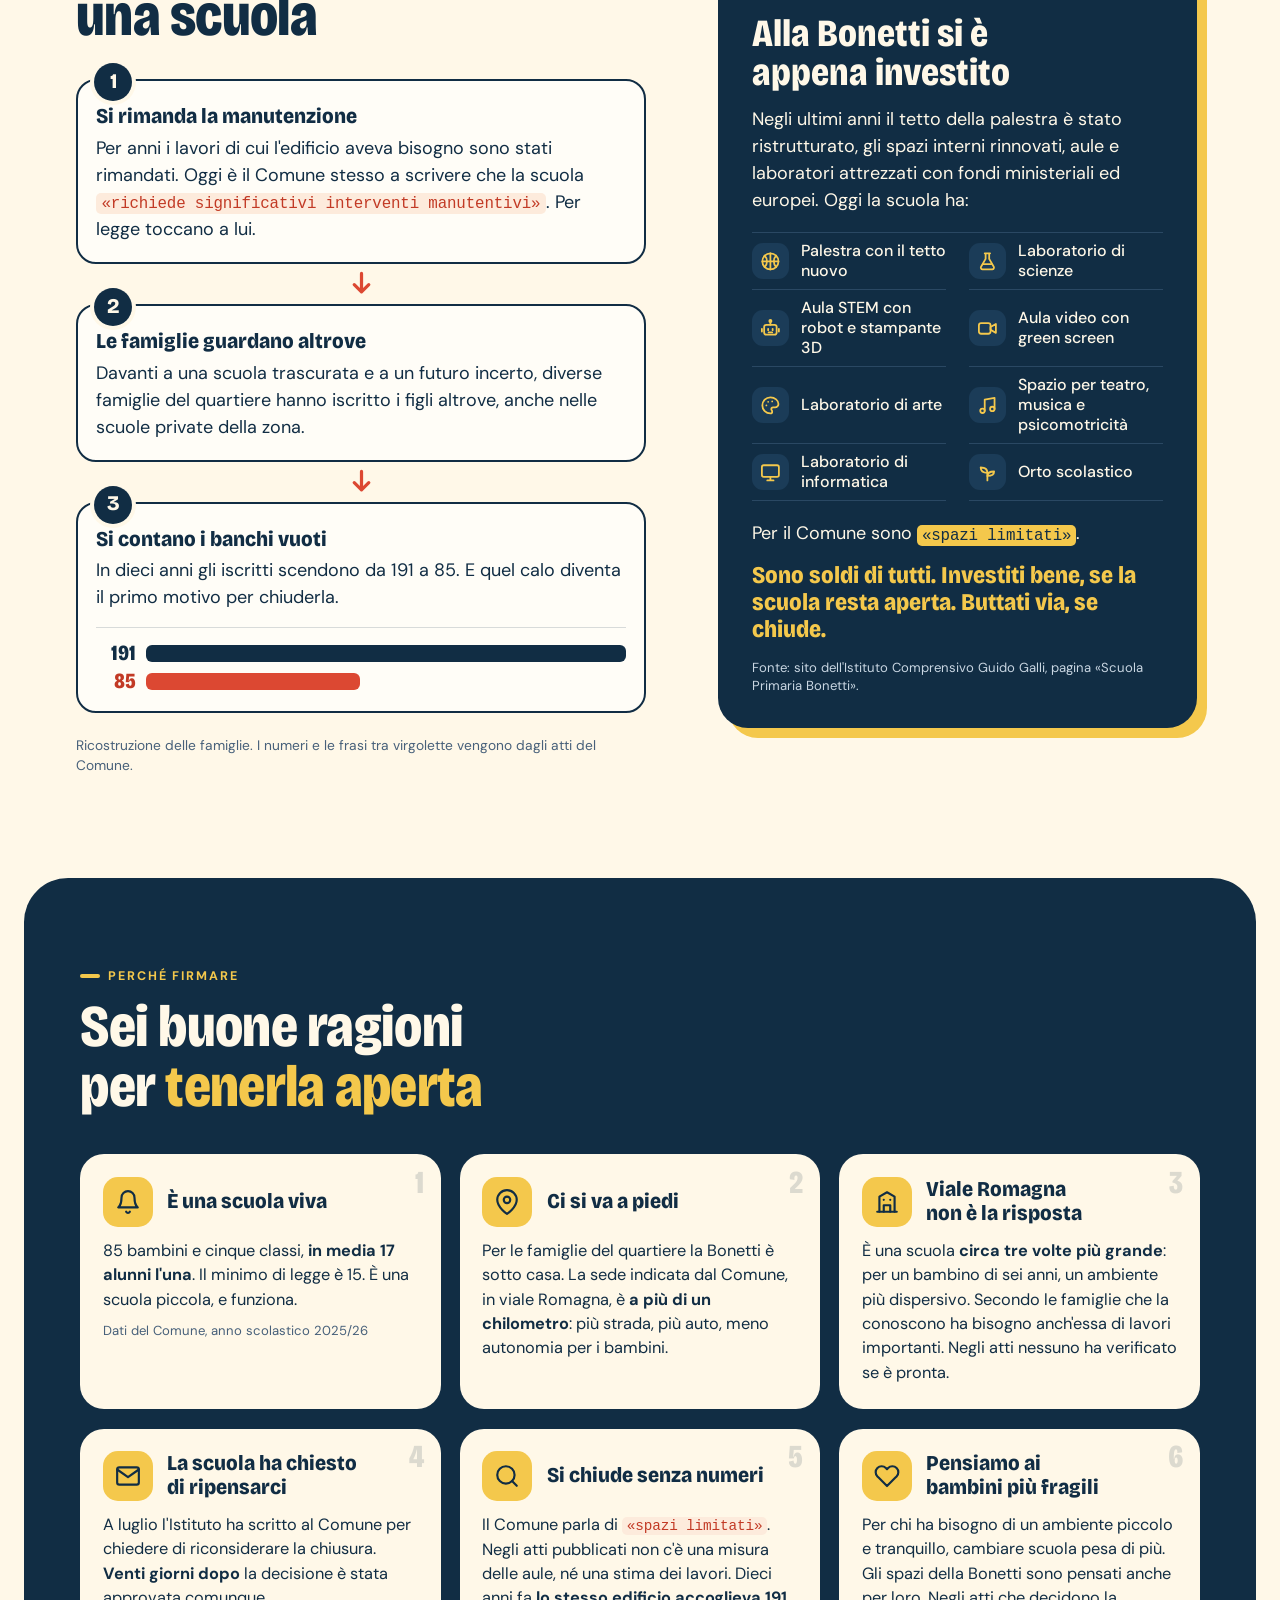
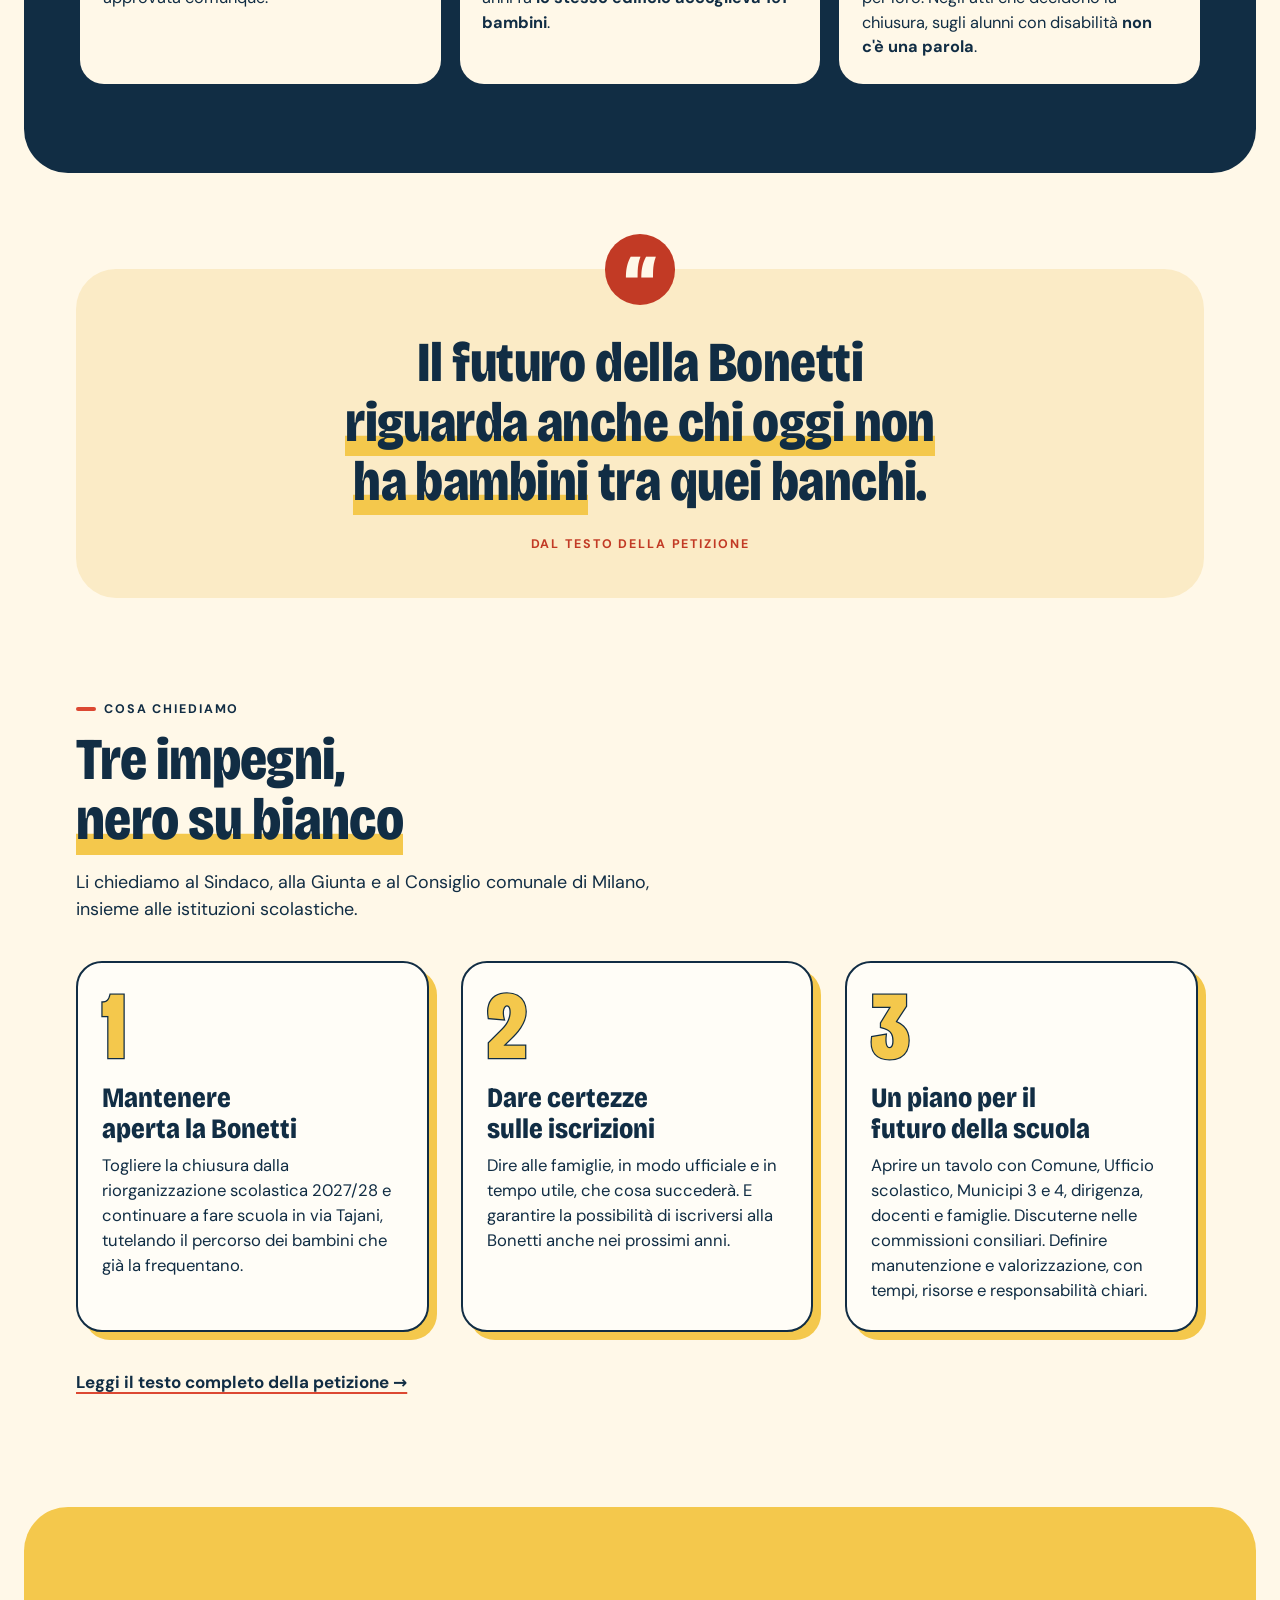
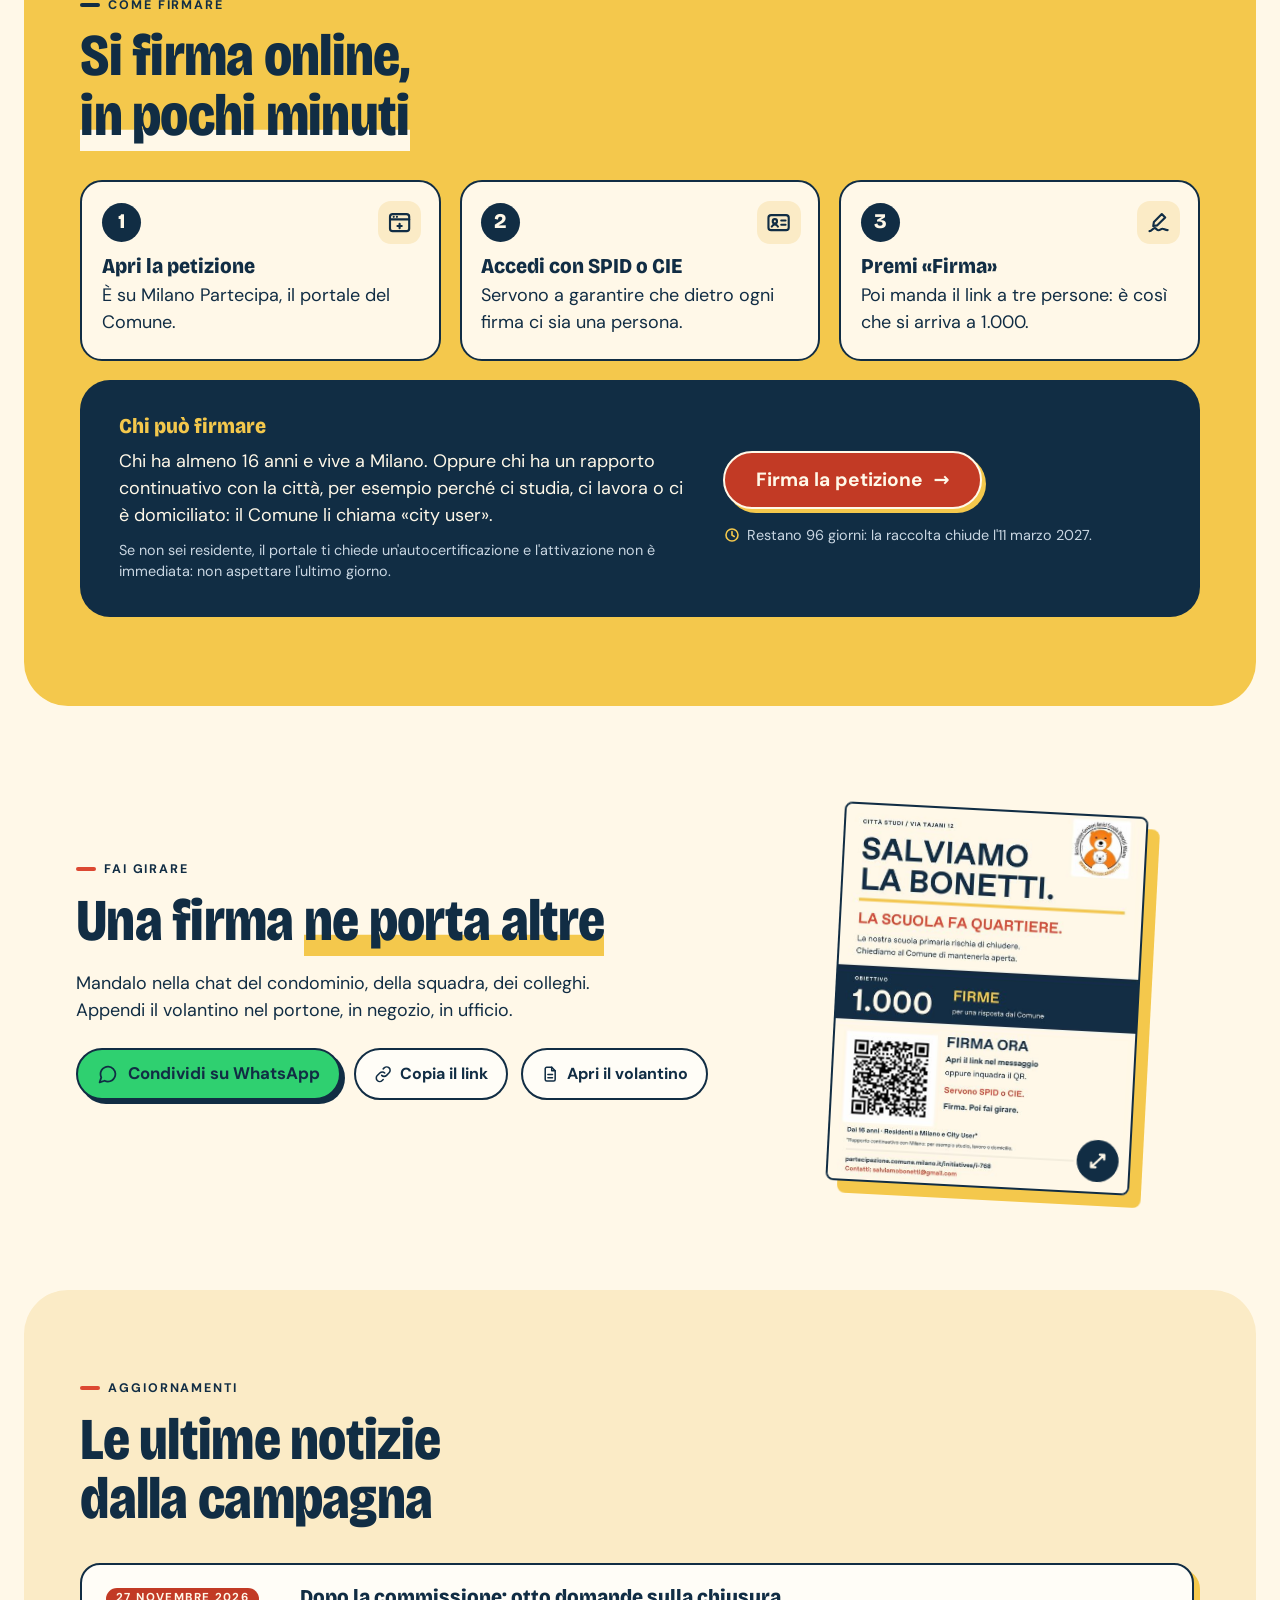
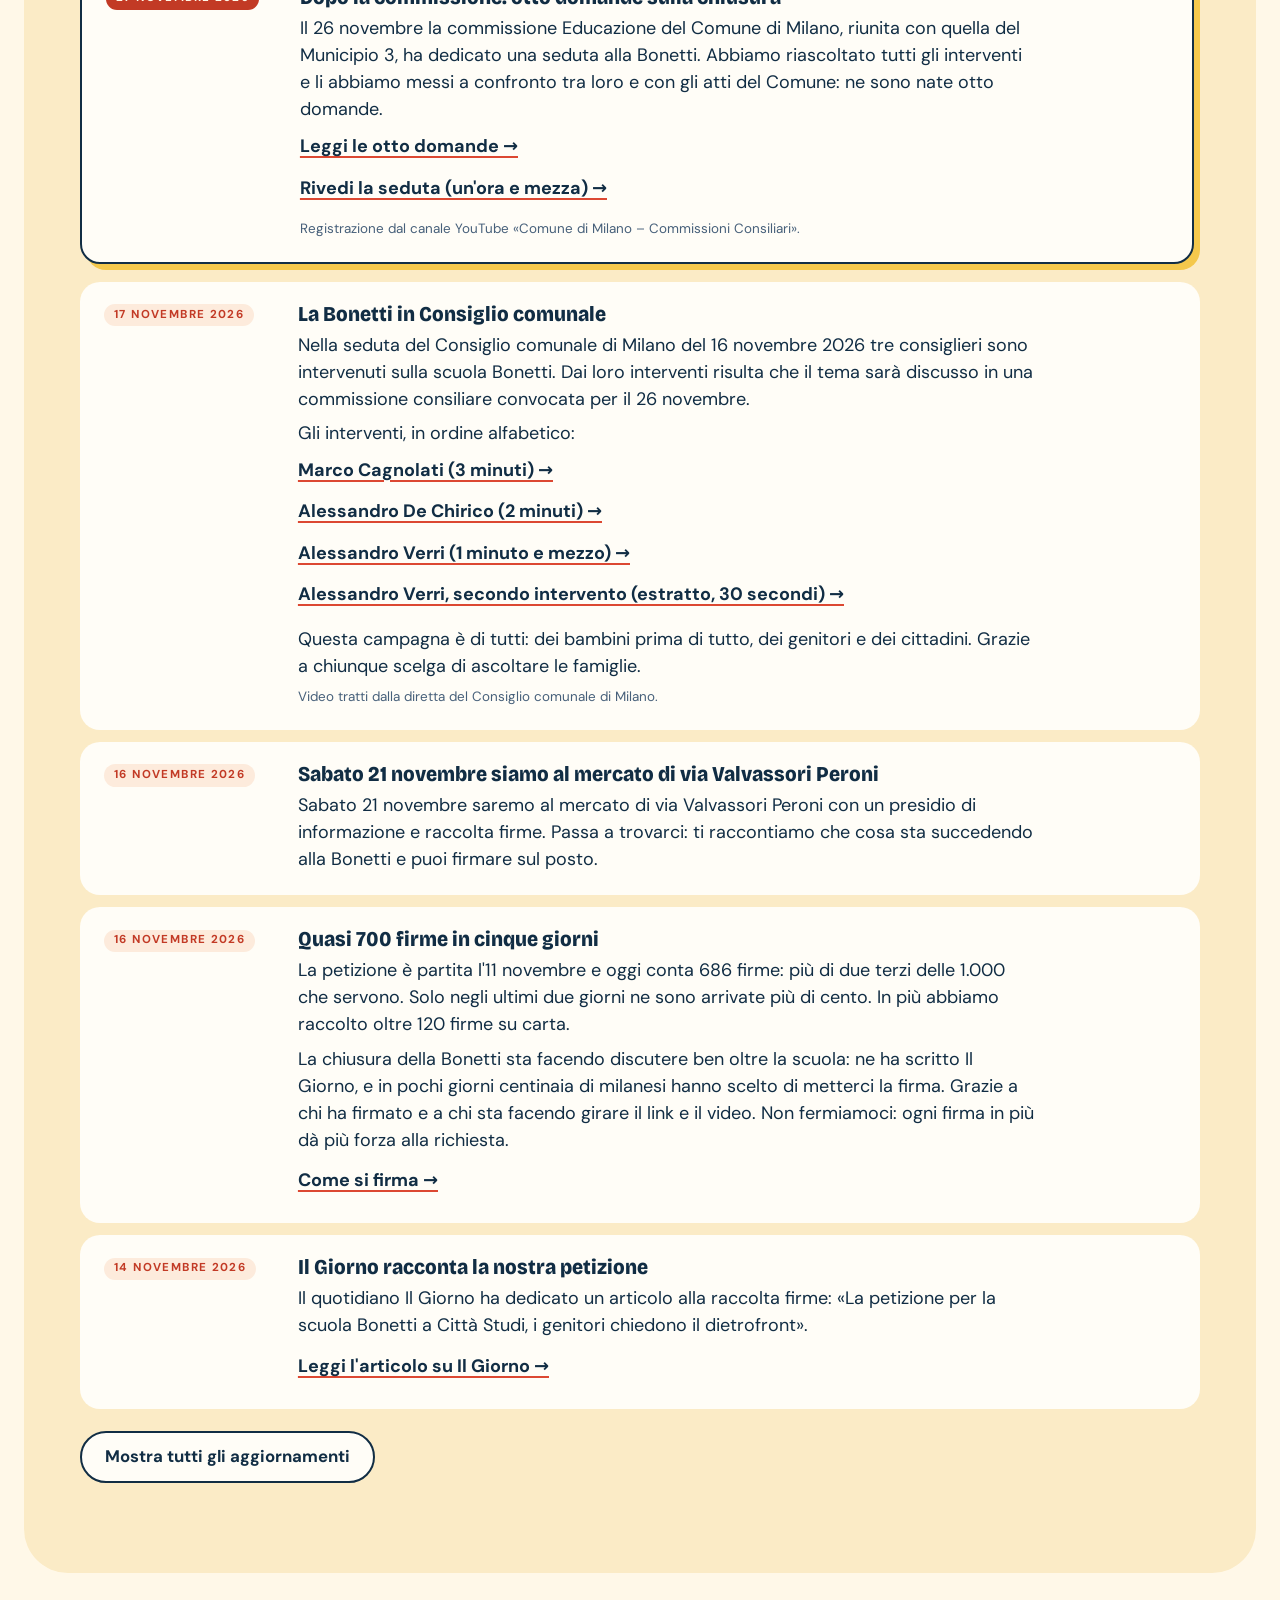
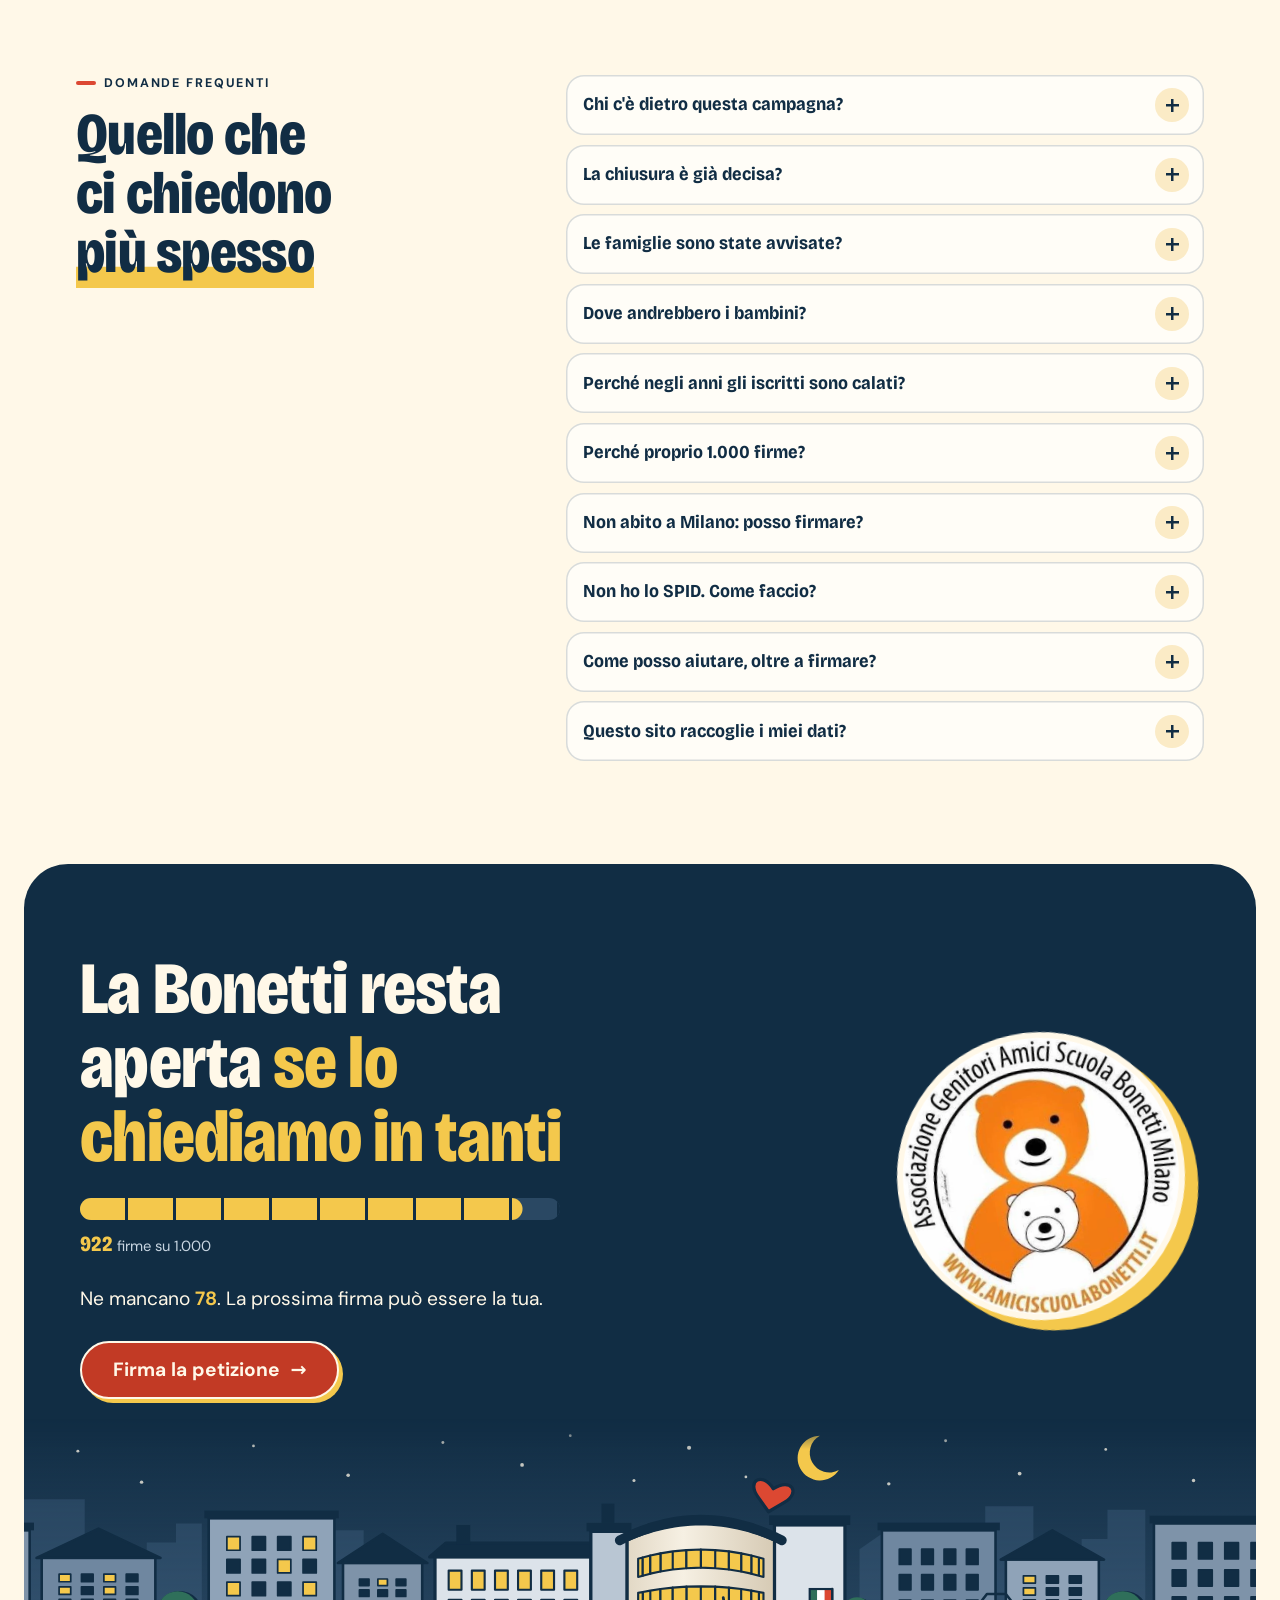
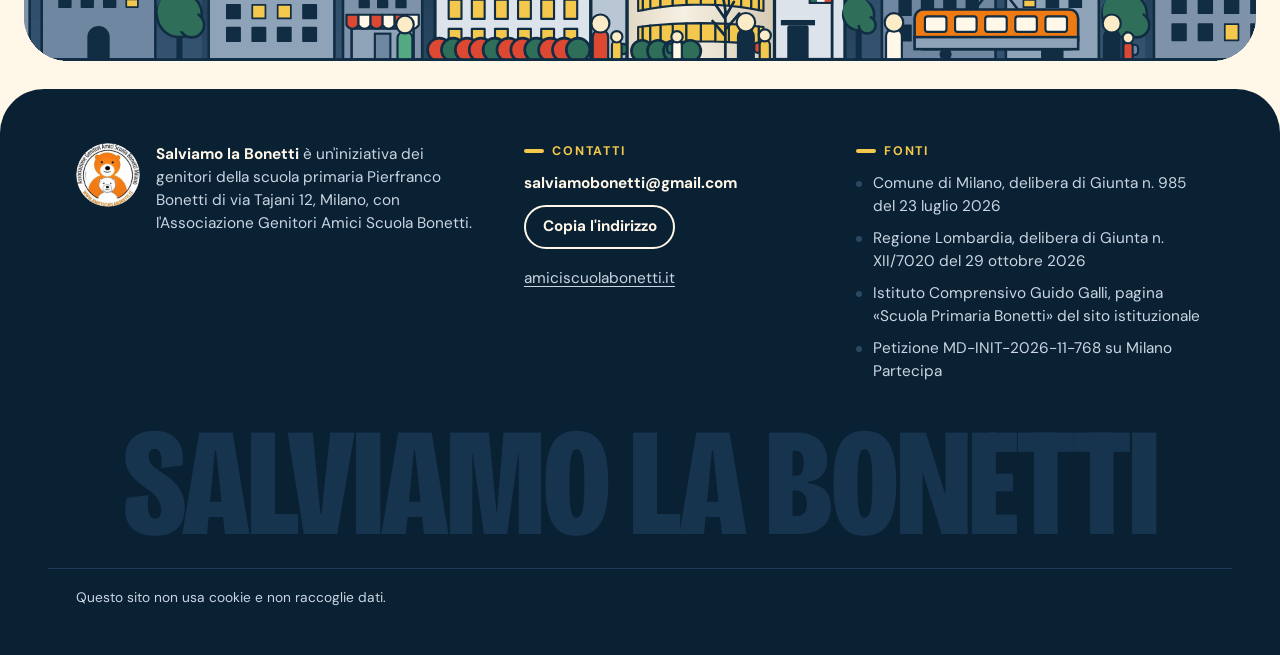
==== commit 7a1e5bd4: "Aggiorna il contatore delle firme" ====
--- a/index.html
+++ b/index.html
@@ -32,7 +32,7 @@
   il resto della pagina si aggiorna da solo.
 -->
 <div id="campagna" hidden
-     data-firme="921" data-obiettivo="1000" data-aggiornato="28 novembre 2026"
+     data-firme="922" data-obiettivo="1000" data-aggiornato="28 novembre 2026"
      data-scadenza="2027-03-11" data-apertura="2026-11-11"
      data-sito="https://salviamobonetti.it/"></div>
 
@@ -95,13 +95,13 @@
       <p class="meter__eyebrow">Obiettivo 1.000 firme</p>
       <div class="ring">
         <svg viewBox="0 0 240 240" role="img" aria-labelledby="ring-t">
-          <title id="ring-t">921 firme raccolte su 1.000</title>
+          <title id="ring-t">922 firme raccolte su 1.000</title>
           <defs>
             <linearGradient id="anello-oro" x1="0" y1="0" x2="1" y2="1"><stop offset="0" stop-color="#FFE27A"/><stop offset=".5" stop-color="#F4C84C"/><stop offset="1" stop-color="#F2A531"/></linearGradient>
             <pattern id="anello-retino" width="8" height="8" patternUnits="userSpaceOnUse" patternTransform="rotate(45)"><rect width="8" height="8" fill="#2A4863"/><rect width="2.6" height="8" fill="#3A5A78"/></pattern>
           </defs>
           <circle class="ring__track" cx="120" cy="120" r="104" style="stroke:url(#anello-retino) #2A4863"/>
-          <circle class="ring__bar" cx="120" cy="120" r="104" stroke-dasharray="653.45" stroke-dashoffset="51.62" transform="rotate(-90 120 120)" style="stroke:url(#anello-oro) #F4C84C"/>
+          <circle class="ring__bar" cx="120" cy="120" r="104" stroke-dasharray="653.45" stroke-dashoffset="50.97" transform="rotate(-90 120 120)" style="stroke:url(#anello-oro) #F4C84C"/>
           <circle class="ring__luce" cx="120" cy="120" r="104" transform="rotate(-90 120 120)"/>
           <circle class="ring__gaps" cx="120" cy="120" r="104" stroke-dasharray="3.4 61.945" transform="rotate(-90.94 120 120)"/>
           <g class="ring__meta" aria-hidden="true"><path d="M120 11V-15"/><path class="ring__bandiera" d="M121.5-15h19l-5.5 6.5 5.5 6.5h-19z"/></g>
@@ -109,11 +109,11 @@
           <g class="ring__tip"><circle class="ring__halo" cx="120" cy="16" r="9"/><circle class="ring__cap" cx="120" cy="16" r="9"/><circle class="ring__dot" cx="120" cy="16" r="4.4"/></g>
         </svg>
         <div class="ring__num">
-          <strong class="js-firme">921</strong>
+          <strong class="js-firme">922</strong>
           <span>firme su <span class="js-obiettivo">1.000</span></span>
         </div>
       </div>
-      <p class="meter__left js-frase-contatore">Ne mancano <strong class="js-mancano">79</strong></p>
+      <p class="meter__left js-frase-contatore">Ne mancano <strong class="js-mancano">78</strong></p>
       <p class="meter__date">Dato del <span class="js-aggiornato">28 novembre 2026</span>. <span class="meter__s">Si firma fino all'11 marzo 2027.</span></p>
     </aside>
 
@@ -165,13 +165,13 @@
 <section class="band band--navy panel record" id="risultato">
   <div class="wrap">
     <p class="eyebrow">Il risultato fin qui</p>
-    <h2><span class="js-firme">921</span> firme in <span class="hl"><span class="js-giorni">17</span> giorni</span></h2>
+    <h2><span class="js-firme">922</span> firme in <span class="hl"><span class="js-giorni">17</span> giorni</span></h2>
     <ul class="record__numeri">
-      <li><strong data-conta class="js-firme">921</strong><span>firme raccolte</span></li>
+      <li><strong data-conta class="js-firme">922</strong><span>firme raccolte</span></li>
       <li><strong data-conta class="js-giorni">17</strong><span>giorni dall'apertura</span></li>
       <li><strong data-conta class="js-media">54</strong><span>firme al giorno, in media</span></li>
     </ul>
-    <p class="record__testo">La Bonetti non è soltanto un edificio scolastico: è un patrimonio educativo e sociale che la comunità è determinata a difendere. <span class="js-frase-record">Ne mancano <strong class="js-mancano">79</strong> per arrivare a 1.000: ogni firma conta.</span></p>
+    <p class="record__testo">La Bonetti non è soltanto un edificio scolastico: è un patrimonio educativo e sociale che la comunità è determinata a difendere. <span class="js-frase-record">Ne mancano <strong class="js-mancano">78</strong> per arrivare a 1.000: ogni firma conta.</span></p>
     <a class="btn" href="https://partecipazione.comune.milano.it/initiatives/i-768" target="_blank" rel="noopener">Firma la petizione <span aria-hidden="true">→</span></a>
     <p class="record__fonte">Dati di Milano Partecipa, il portale del Comune di Milano: petizione aperta l'11 novembre 2026. Dato del <span class="js-aggiornato">28 novembre 2026</span>.</p>
   </div>
@@ -632,9 +632,9 @@
       <h2>La Bonetti resta aperta <span class="hl">se lo chiediamo in tanti</span></h2>
       <div class="goal" aria-hidden="true">
         <div class="goal__bar"><i></i></div>
-        <p><strong class="js-firme">921</strong> firme su <span class="js-obiettivo">1.000</span></p>
-      </div>
-      <p class="js-frase-finale">Ne mancano <strong class="js-mancano">79</strong>. La prossima firma può essere la tua.</p>
+        <p><strong class="js-firme">922</strong> firme su <span class="js-obiettivo">1.000</span></p>
+      </div>
+      <p class="js-frase-finale">Ne mancano <strong class="js-mancano">78</strong>. La prossima firma può essere la tua.</p>
       <a class="btn btn--big" href="https://partecipazione.comune.milano.it/initiatives/i-768" target="_blank" rel="noopener">Firma la petizione <span aria-hidden="true">→</span></a>
     </div>
     <img class="final__bear" src="assets/img/logo.webp" width="300" height="300" alt="">
@@ -682,7 +682,7 @@
 
 <div class="dock" id="dock" aria-hidden="true">
   <svg class="dock__ring" viewBox="0 0 40 40" aria-hidden="true"><circle cx="20" cy="20" r="16"/><circle class="js-arco" cx="20" cy="20" r="16" pathLength="100" stroke-dasharray="0 100" transform="rotate(-90 20 20)"/></svg>
-  <p><strong class="js-firme">921</strong> firme su <span class="js-obiettivo">1.000</span></p>
+  <p><strong class="js-firme">922</strong> firme su <span class="js-obiettivo">1.000</span></p>
   <a class="btn btn--small" href="https://partecipazione.comune.milano.it/initiatives/i-768" target="_blank" rel="noopener" tabindex="-1">Firma ora <span aria-hidden="true">→</span></a>
   <!-- Le sezioni, a portata di pollice: stesse voci del menu in alto -->
   <details class="dock__menu" id="menu-basso">
